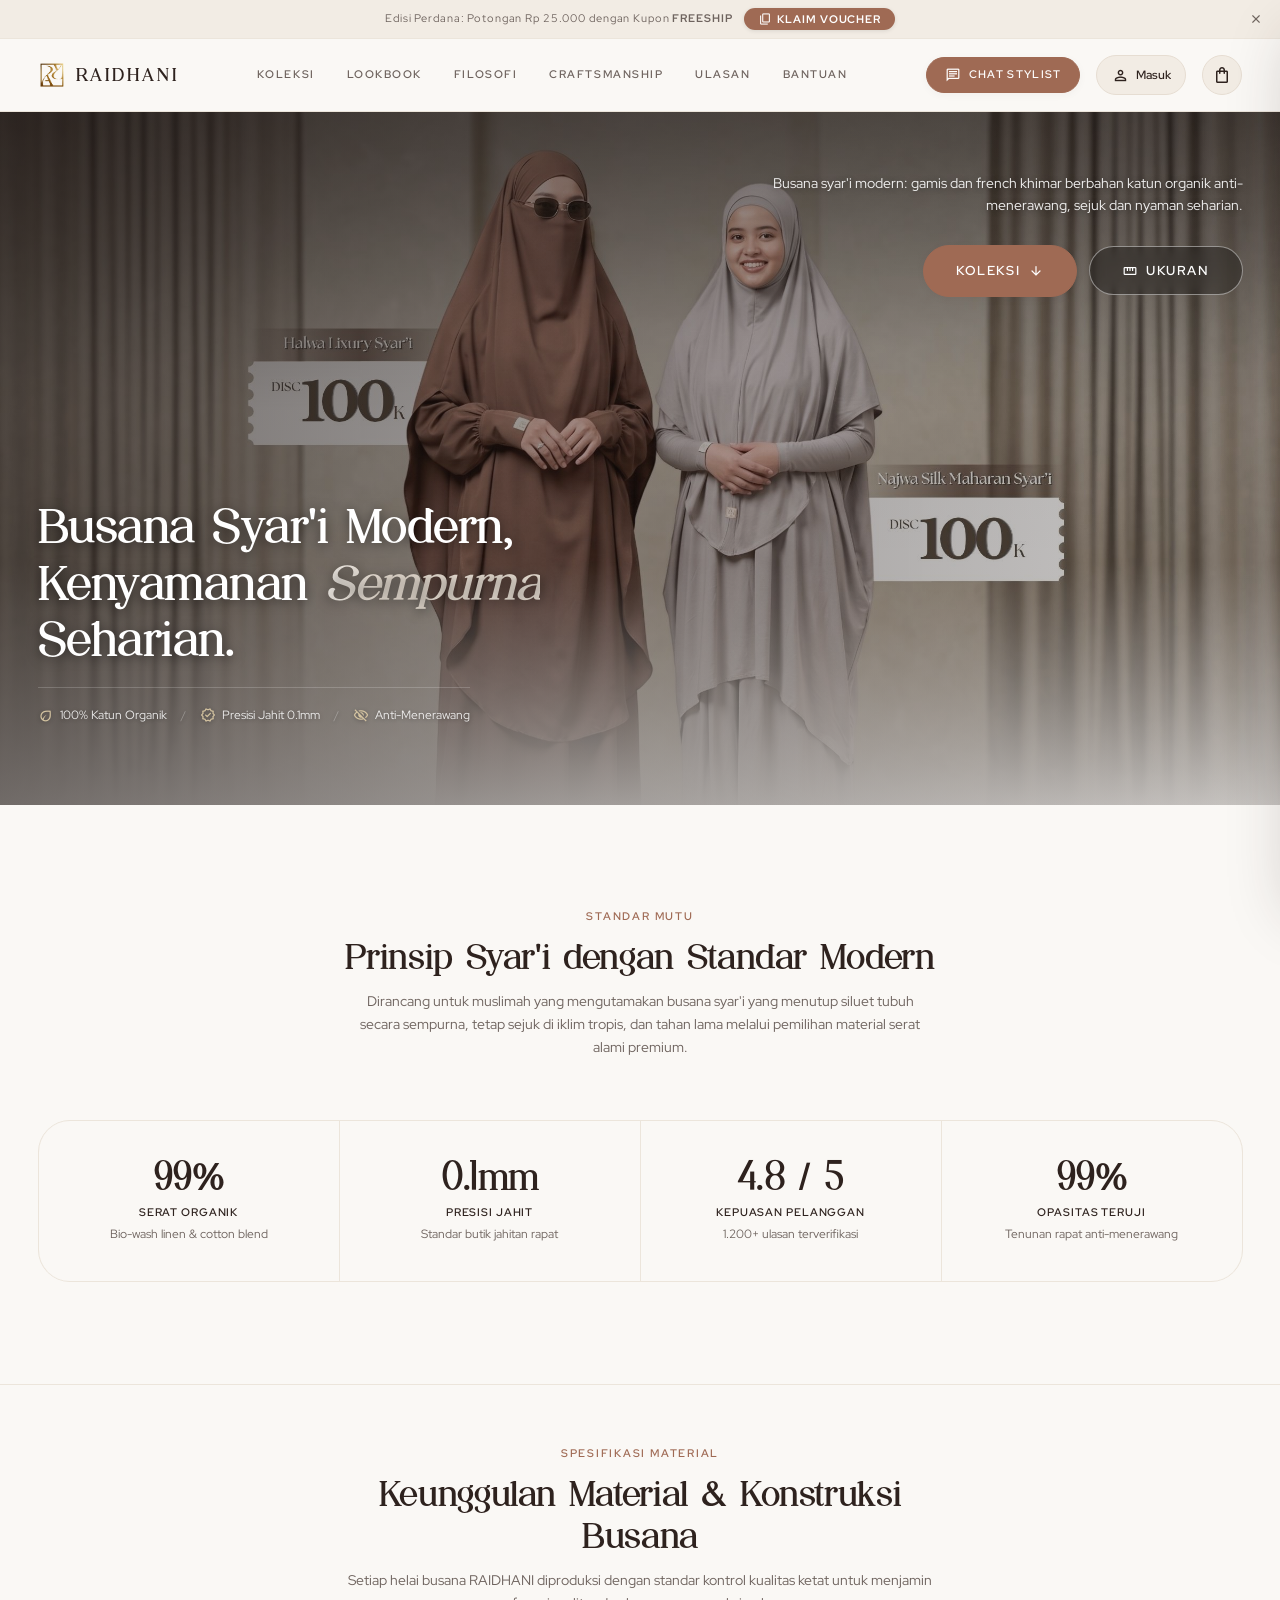
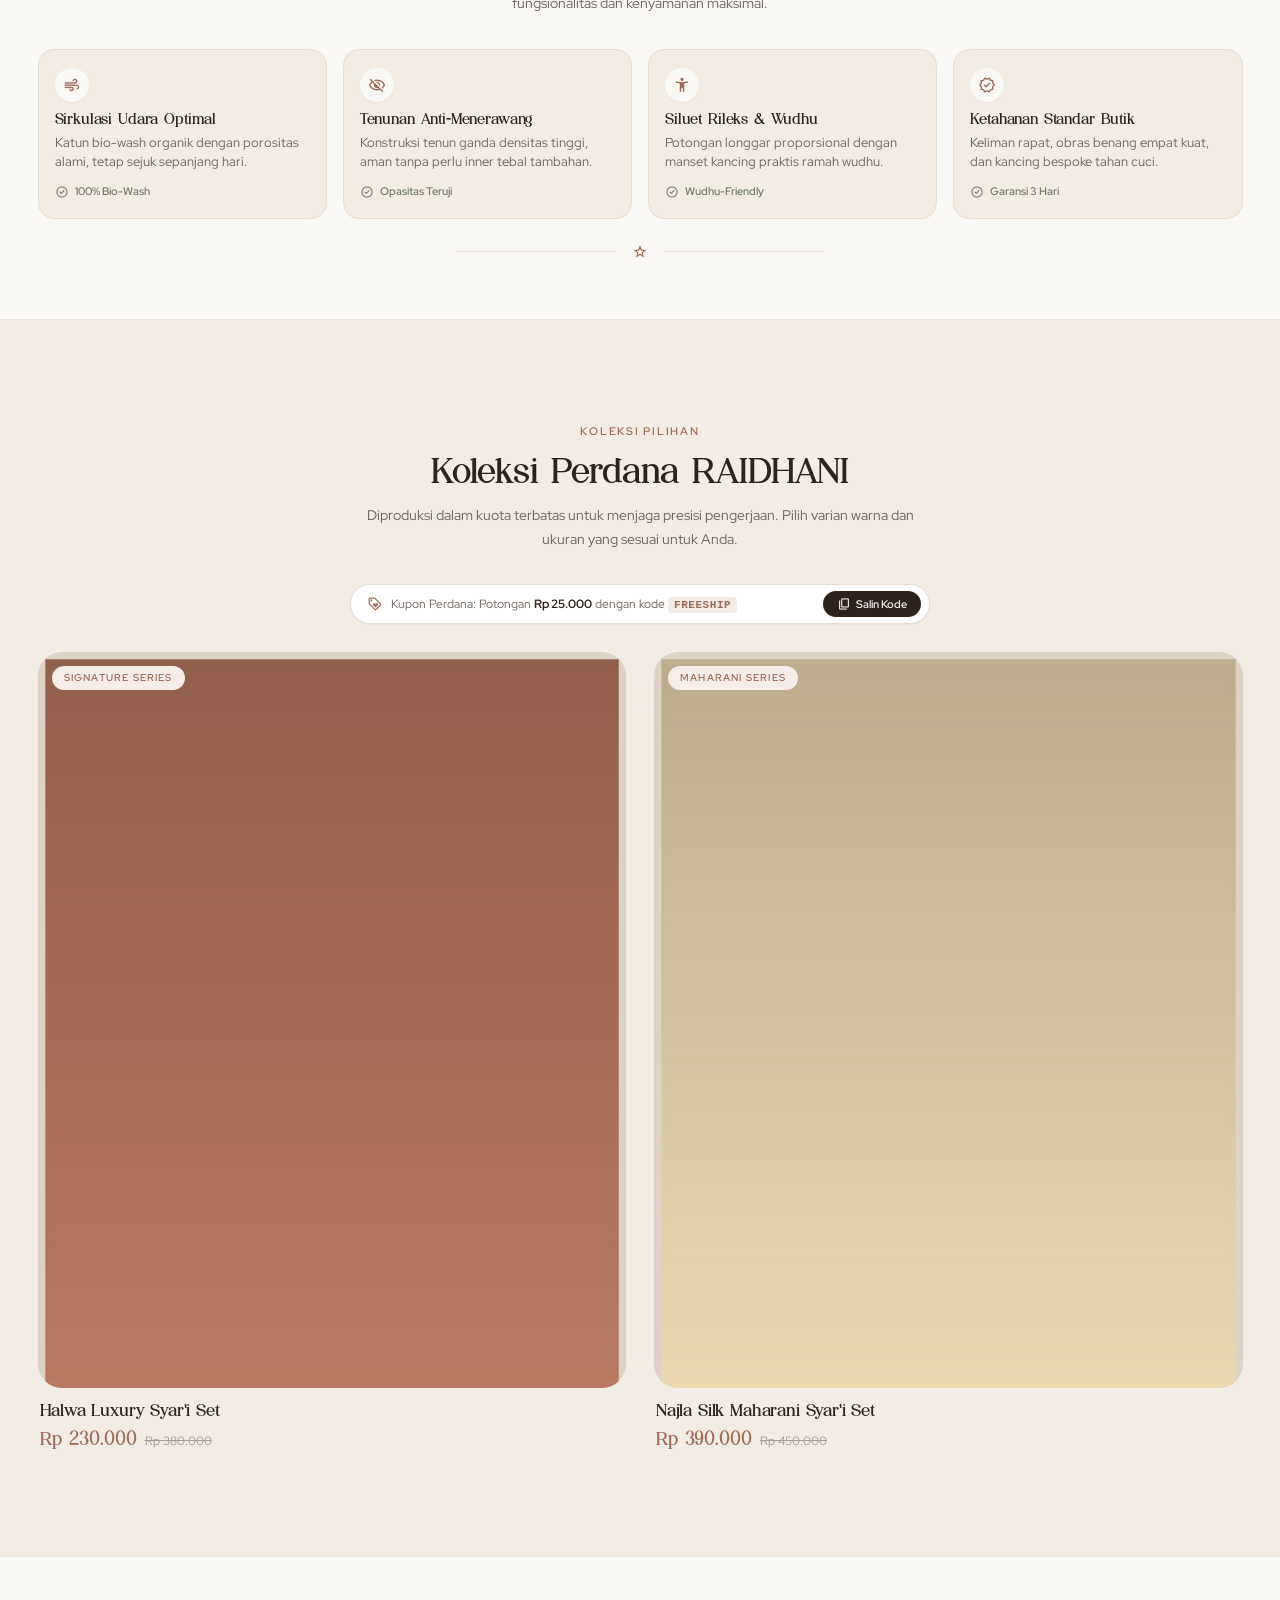
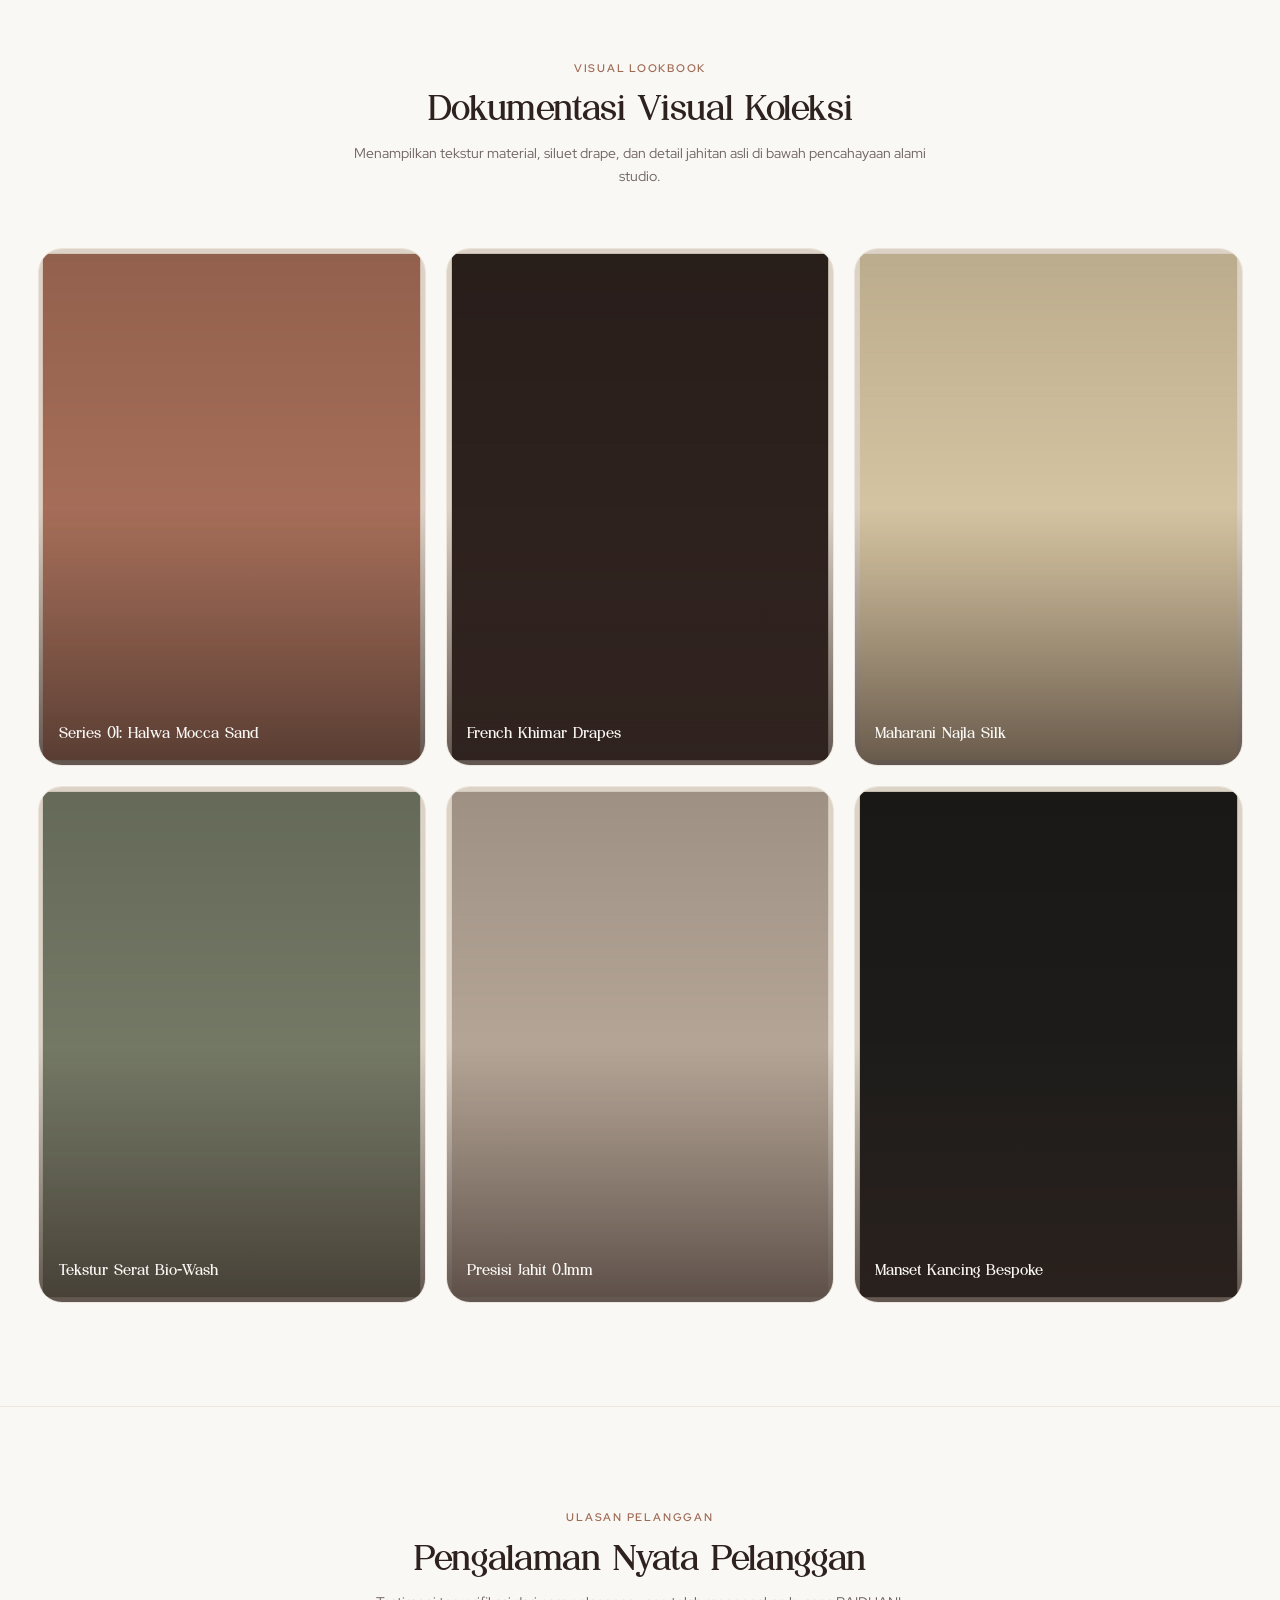
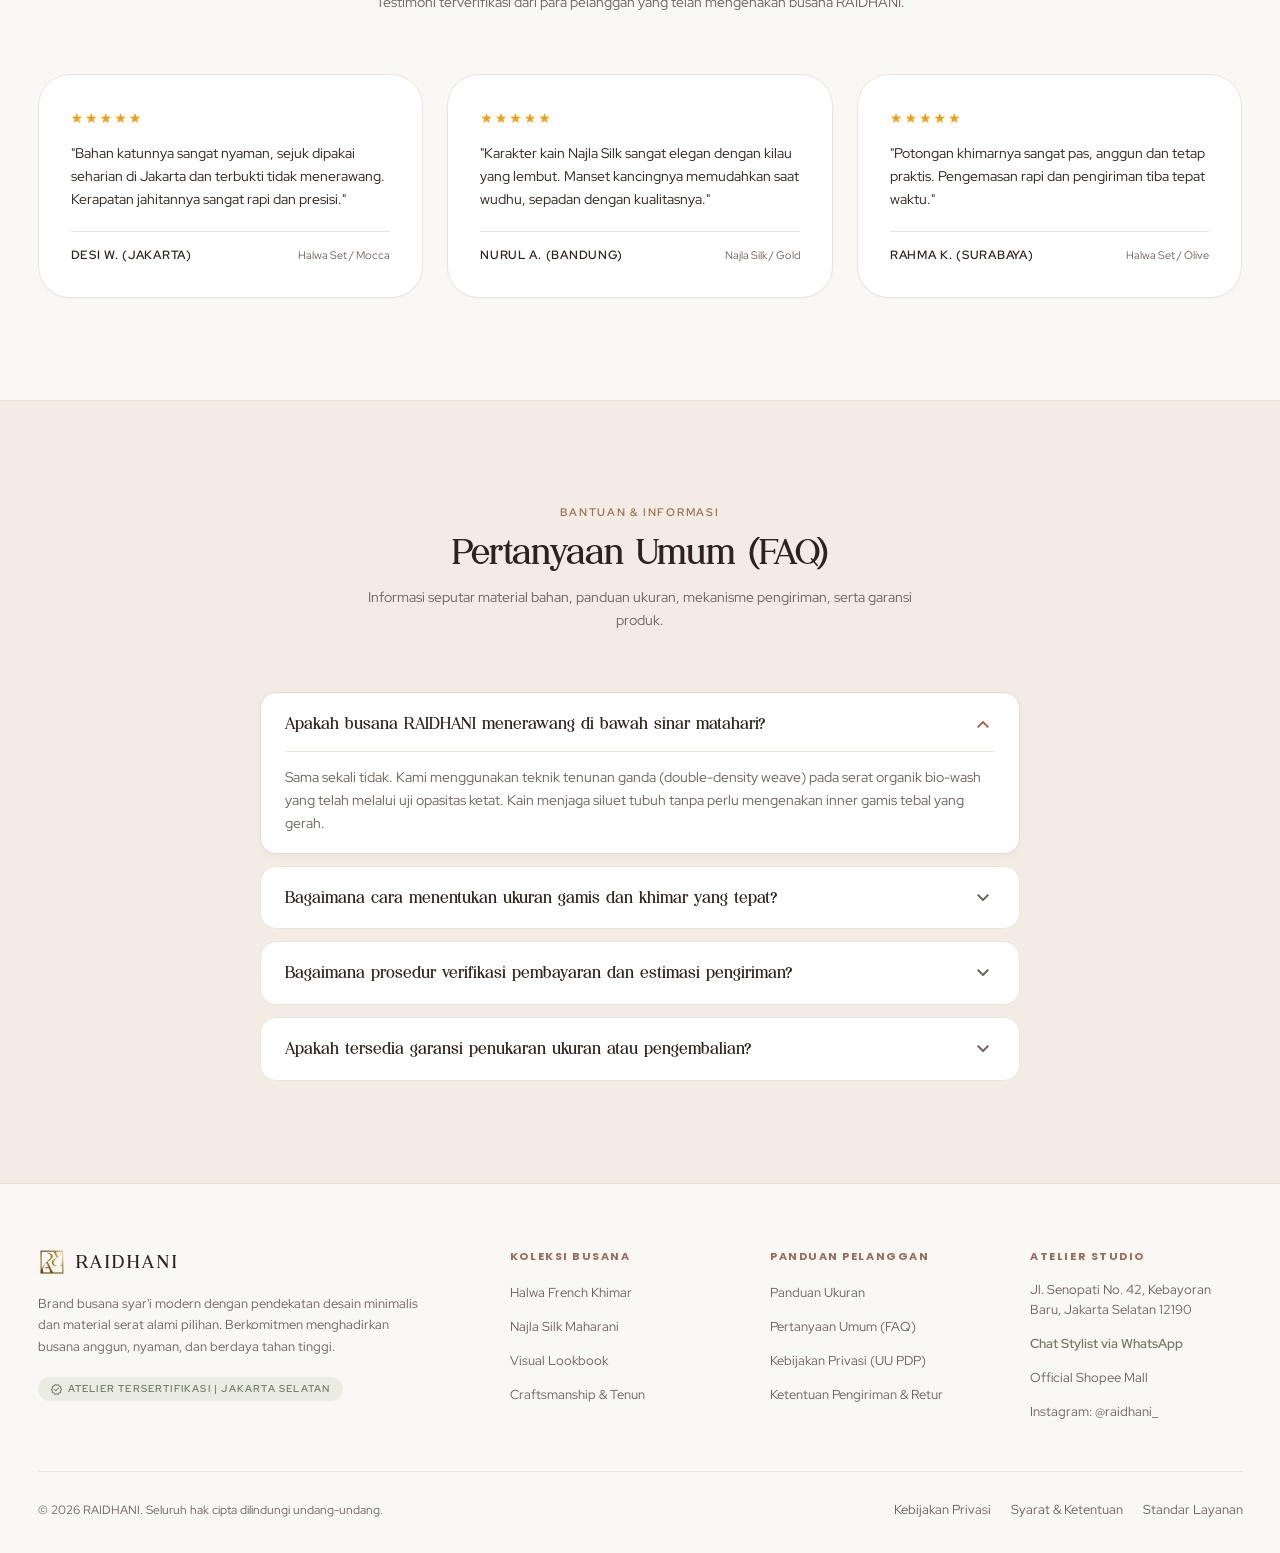
==== index.html @ 9f77000e "Add per-item quantity multiplier coupon type New opt-in discount_type 'per_item_amount': admin can c" ====
<!DOCTYPE html>
<html lang="id">
<head>
  <meta charset="UTF-8">
  <meta name="viewport" content="width=device-width, initial-scale=1">
  <title>RAIDHANI | Busana Syar'i Modern & French Khimar Premium</title>
  <link rel="icon" href="/favicon.ico" sizes="48x48">
  <link rel="icon" type="image/png" sizes="32x32" href="media/brand/favicon-32x32.png">
  <link rel="icon" type="image/png" sizes="16x16" href="media/brand/favicon-16x16.png">
  <link rel="apple-touch-icon" sizes="180x180" href="media/brand/apple-touch-icon.png">
  <meta name="description" content="Koleksi busana syar'i modern dan french khimar premium dari RAIDHANI. Material katun bio-wash organik yang sejuk, bertekstur jatuh rapi, dan anti-menerawang. Potongan langsung Rp 100.000 untuk edisi perdana.">
  <meta name="keywords" content="gamis syari modern, french khimar premium, busana syari minimalis, abaya modern, busana muslim elegan, raidhani">

  <!-- Open Graph / Meta Facebook -->
  <meta property="og:type" content="website">
  <meta property="og:url" content="https://raidhani.luxury/">
  <meta property="og:title" content="RAIDHANI | Busana Syar'i Modern & French Khimar Premium">
  <meta property="og:description" content="Busana syar'i modern dengan kenyamanan katun organik bio-wash alami yang sejuk dan anti-menerawang.">
  <meta property="og:image" content="media/hero/hero.jpg">

  <!-- Brand Font Preload: Moonscape Serif Bold -->
  <link rel="preload" href="assets/fonts/moonscape/MoonscapeSerif-Bold.otf" as="font" type="font/otf" crossorigin>

  <!-- Google Fonts Preconnect (Poppins, Red Hat Display & Material Symbols) -->
  <link rel="preconnect" href="https://fonts.googleapis.com">
  <link rel="preconnect" href="https://fonts.gstatic.com" crossorigin>
  <link href="https://fonts.googleapis.com/css2?family=Poppins:wght@700&family=Red+Hat+Display:wght@400;500;600;700&display=swap" rel="stylesheet">
  <link href="https://fonts.googleapis.com/css2?family=Material+Symbols+Outlined:opsz,wght,FILL,GRAD@20..24,300..400,0,0" rel="stylesheet">

  <!-- Core Modular Stylesheets -->
  <link rel="stylesheet" href="assets/css/variables.css">
  <link rel="stylesheet" href="assets/css/base.css">
  <link rel="stylesheet" href="assets/css/components.css">
  <link rel="stylesheet" href="assets/css/layout.css">

  <!-- JSON-LD Structured Data (SEO PRD §10.4) -->
  <script type="application/ld+json">
  {
    "@context": "https://schema.org",
    "@graph": [
      {
        "@type": "Organization",
        "@id": "https://raidhani.luxury/#organization",
        "name": "RAIDHANI Atelier",
        "url": "https://raidhani.luxury",
        "logo": "media/brand/logo.png",
        "sameAs": [
          "https://instagram.com/raidhani_",
          "https://tiktok.com/@raidhani_"
        ]
      },
      {
        "@type": "LocalBusiness",
        "@id": "https://raidhani.luxury/#localbusiness",
        "name": "RAIDHANI Flagship Studio",
        "address": {
          "@type": "PostalAddress",
          "streetAddress": "Jl. Senopati No. 42, Kebayoran Baru",
          "addressLocality": "Jakarta Selatan",
          "postalCode": "12190",
          "addressCountry": "ID"
        },
        "telephone": "+6281289123456",
        "priceRange": "Rp 230.000 - Rp 450.000"
      },
      {
        "@type": "Product",
        "name": "Halwa Luxury Syar'i Set",
        "image": "media/produk-1-halwa/mocca-sand/foto-1.jpg",
        "description": "French Khimar + Abaya 2-in-1 berbahan katun organik bio-wash dengan tenunan rapat anti menerawang.",
        "brand": { "@type": "Brand", "name": "RAIDHANI" },
        "offers": {
          "@type": "Offer",
          "priceCurrency": "IDR",
          "price": "230000",
          "availability": "https://schema.org/InStock"
        }
      }
    ]
  }
  </script>
</head>
<body>

  <!-- ============================================================ -->
  <!-- 1. TOP ANNOUNCEMENT BAR (FR-1)                               -->
  <!-- ============================================================ -->
  <div class="announcement-bar" id="announcement-bar" role="region" aria-label="Pengumuman Promo">
    <div style="display: flex; align-items: center; justify-content: center; gap: 12px; flex-wrap: wrap;">
      <span id="announcement-promo-text">Edisi Perdana: Potongan Rp 100.000 dengan Kupon <strong>RAIDHANI100K</strong></span>
      <button type="button" class="promo-claim-btn" id="announcement-claim-btn" data-code="RAIDHANI100K" style="padding: 4px 14px; font-size: 11px; font-weight: 700; text-transform: uppercase; letter-spacing: 0.08em; border-radius: 9999px; background: var(--color-accent-1-interactive); color: #FFFFFF; border: none; cursor: pointer; display: inline-flex; align-items: center; gap: 5px; box-shadow: 0 1px 4px rgba(0,0,0,0.1); transition: all 150ms ease;">
        <span class="material-symbols-outlined" style="font-size: 14px;">content_copy</span>
        <span>Klaim Voucher</span>
      </button>
    </div>
    <button class="announcement-close-btn" id="announcement-close-btn" aria-label="Tutup Pengumuman">
      <span class="material-symbols-outlined" style="font-size: 16px;">close</span>
    </button>
  </div>

  <!-- ============================================================ -->
  <!-- 2. STICKY HEADER & NAVIGATION (FR-2)                         -->
  <!-- ============================================================ -->
  <header class="site-header" id="site-header">
    <div class="container">
      <div class="header-inner">
        <!-- Wordmark & Logo -->
        <a href="#" class="brand-logo-link" aria-label="Beranda RAIDHANI">
          <img src="media/brand/logo.png" alt="RAIDHANI Logo" class="brand-logo-img" onerror="this.style.display='none'">
          <span class="brand-wordmark">RAIDHANI</span>
        </a>

        <!-- Desktop Navigation Links -->
        <nav class="nav-links-desktop" aria-label="Navigasi Utama">
          <a href="#katalog-produk" class="nav-link">Koleksi</a>
          <a href="#lookbook" class="nav-link">Lookbook</a>
          <a href="#filosofi" class="nav-link">Filosofi</a>
          <a href="#mengapa-raidhani" class="nav-link">Craftsmanship</a>
          <a href="#testimoni" class="nav-link">Ulasan</a>
          <a href="#faq" class="nav-link">Bantuan</a>
        </nav>

        <!-- Header Actions -->
        <div class="header-actions">
          <a href="#" onclick="window.open(RaidhaniWA.getGeneralConsultUrl(), '_blank')" class="btn btn-primary btn-sm btn-consultation header-action-secondary" data-track="whatsapp_click">
            <span class="material-symbols-outlined" style="font-size: 16px;">chat</span>
            <span>Chat Stylist</span>
          </a>
          <button type="button" class="btn-account-nav" id="btn-account-nav" onclick="RaidhaniAuth.handleAccountClick()" aria-label="Akun Saya" title="Masuk / Akun Saya">
            <span class="material-symbols-outlined" style="font-size: 19px;">person</span>
            <span id="account-nav-label">Masuk</span>
          </button>
          <button type="button" class="btn-cart-nav" onclick="RaidhaniCart.openCart()" aria-label="Buka Keranjang Belanja" title="Keranjang Belanja">
            <span class="material-symbols-outlined" style="font-size: 20px;">shopping_bag</span>
            <span class="cart-count-badge" style="display: none;">0</span>
          </button>
          <button type="button" class="mobile-menu-btn" id="mobile-menu-btn" aria-label="Buka Menu">
            <span class="material-symbols-outlined">menu</span>
          </button>
        </div>
      </div>
    </div>
  </header>

  <!-- Mobile Drawer Overlay & Drawer Container -->
  <div class="mobile-drawer-overlay" id="mobile-drawer-overlay"></div>
  <aside class="mobile-drawer" id="mobile-drawer" aria-label="Menu Mobile">
    <div class="mobile-drawer-header">
      <span class="brand-wordmark">RAIDHANI</span>
      <button class="modal-close-btn" id="mobile-drawer-close" aria-label="Tutup Menu">
        <span class="material-symbols-outlined">close</span>
      </button>
    </div>
    <nav class="mobile-drawer-nav">
      <a href="#katalog-produk" class="mobile-nav-link">Koleksi Busana</a>
      <a href="#lookbook" class="mobile-nav-link">Visual Lookbook</a>
      <a href="#filosofi" class="mobile-nav-link">Standar Mutu</a>
      <a href="#mengapa-raidhani" class="mobile-nav-link">Material & Kualitas</a>
      <a href="#testimoni" class="mobile-nav-link">Ulasan Pelanggan</a>
      <a href="#faq" class="mobile-nav-link">Pertanyaan Umum (FAQ)</a>
      <div style="padding-top: 24px; border-top: 1px solid var(--color-border-hairline); display: flex; flex-direction: column; gap: 12px;">
        <button class="btn btn-secondary btn-block" id="mobile-account-btn" onclick="RaidhaniAuth.handleAccountClick()">
          <span class="material-symbols-outlined" style="font-size: 16px;">person</span>
          <span id="mobile-account-label">Masuk Akun</span>
        </button>
        <button class="btn btn-secondary btn-block" onclick="RaidhaniModal.openSizeGuide()">
          <span class="material-symbols-outlined" style="font-size: 16px;">straighten</span>
          <span>Panduan Ukuran</span>
        </button>
        <button class="btn btn-primary btn-block" onclick="window.open(RaidhaniWA.getGeneralConsultUrl(), '_blank')">
          <span class="material-symbols-outlined" style="font-size: 16px;">chat</span>
          <span>Chat Stylist</span>
        </button>
      </div>
    </nav>
  </aside>

  <main>
    <!-- ============================================================ -->
    <!-- 3. EDITORIAL HERO SECTION (FR-3)                             -->
    <!-- ============================================================ -->
    <section class="hero-section" id="hero">
      <div class="hero-bg-media">
        <picture>
          <source media="(max-width: 767px)" srcset="media/hero/hero-mobile.jpg">
          <img src="media/hero/hero.jpg"
               alt="RAIDHANI Quiet Luxury Modest Couture"
               class="hero-bg-img"
               fetchpriority="high">
        </picture>
        <div class="hero-overlay"></div>
      </div>

      <div class="container hero-container">
        <div class="hero-top-row">
          <div class="hero-top-content">
            <p class="hero-subtext">
              Busana syar'i modern: gamis dan french khimar berbahan katun organik anti-menerawang, sejuk dan nyaman seharian.
            </p>

            <div class="hero-cta-group">
              <a href="#katalog-produk" class="btn btn-primary btn-lg">
                <span>Koleksi</span>
                <span class="material-symbols-outlined hero-btn-icon">arrow_downward</span>
              </a>
              <button class="btn btn-outline btn-lg hero-btn-secondary" onclick="RaidhaniModal.openSizeGuide()">
                <span class="material-symbols-outlined hero-btn-icon">straighten</span>
                <span>Ukuran</span>
              </button>
            </div>
          </div>
        </div>

        <div class="hero-content">
          <h1 class="hero-title">
            <span class="title-line title-line-1">Busana Syar'i Modern,</span><br>
            <span class="title-line title-line-2">Kenyamanan <span class="hero-title-accent">Sempurna</span> Seharian.</span>
          </h1>

          <div class="hero-features-strip">
            <div class="hero-feature-item">
              <span class="material-symbols-outlined">eco</span>
              <span>100% Katun Organik</span>
            </div>
            <span class="hero-feature-sep">/</span>
            <div class="hero-feature-item">
              <span class="material-symbols-outlined">verified</span>
              <span>Presisi Jahit 0.1mm</span>
            </div>
            <span class="hero-feature-sep">/</span>
            <div class="hero-feature-item">
              <span class="material-symbols-outlined">visibility_off</span>
              <span>Anti-Menerawang</span>
            </div>
          </div>
        </div>
      </div>
    </section>

    <!-- Sentinel element for Header Sticky Detection (PRD §8 FR-2) -->
    <div id="hero-sentinel" style="height: 1px; width: 100%;"></div>

    <!-- ============================================================ -->
    <!-- 4. BRAND PHILOSOPHY & TRUST METRICS (FR-4)                   -->
    <!-- ============================================================ -->
    <section class="section-spacing metrics-section" id="filosofi">
      <div class="container">
        <div class="section-header">
          <span class="section-eyebrow">Standar Mutu</span>
          <h2 class="section-title">Prinsip Syar'i dengan Standar Modern</h2>
          <p class="section-subtitle">
            Dirancang untuk muslimah yang mengutamakan busana syar'i yang menutup siluet tubuh secara sempurna, tetap sejuk di iklim tropis, dan tahan lama melalui pemilihan material serat alami premium.
          </p>
        </div>

        <!-- 4-Grid Trust Metrics with Counter Animation -->
        <div class="metrics-strip">
          <div class="metric-cell">
            <span class="metric-value tabular-nums" data-target="100" data-suffix="%">0%</span>
            <span class="metric-label">Serat Organik</span>
            <span class="metric-desc">Bio-wash linen & cotton blend</span>
          </div>
          <div class="metric-cell">
            <span class="metric-value tabular-nums" data-target="0.1" data-suffix="mm" data-decimals="1">0.0mm</span>
            <span class="metric-label">Presisi Jahit</span>
            <span class="metric-desc">Standar butik jahitan rapat</span>
          </div>
          <div class="metric-cell">
            <span class="metric-value tabular-nums" data-target="4.9" data-suffix=" / 5" data-decimals="1">0.0 / 5</span>
            <span class="metric-label">Kepuasan Pelanggan</span>
            <span class="metric-desc">1.200+ ulasan terverifikasi</span>
          </div>
          <div class="metric-cell">
            <span class="metric-value tabular-nums" data-target="100" data-suffix="%">0%</span>
            <span class="metric-label">Opasitas Teruji</span>
            <span class="metric-desc">Tenunan rapat anti-menerawang</span>
          </div>
        </div>
      </div>
    </section>

    <!-- ============================================================ -->
    <!-- 5. WHY RAIDHANI CRAFTSMANSHIP & BENTO (FR-5)                 -->
    <!-- ============================================================ -->
    <section class="section-spacing craftsmanship-section" id="mengapa-raidhani">
      <div class="container">
        <div class="section-header">
          <span class="section-eyebrow">Spesifikasi Material</span>
          <h2 class="section-title">Keunggulan Material & Konstruksi Busana</h2>
          <p class="section-subtitle">
            Setiap helai busana RAIDHANI diproduksi dengan standar kontrol kualitas ketat untuk menjamin fungsionalitas dan kenyamanan maksimal.
          </p>
        </div>

        <!-- 4-Column Compact Material Highlights -->
        <div class="bento-grid">
          <!-- Item 1 -->
          <div class="bento-cell">
            <div>
              <div class="bento-icon-wrapper">
                <span class="material-symbols-outlined">air</span>
              </div>
              <h3 class="bento-title">Sirkulasi Udara Optimal</h3>
              <p class="bento-text">
                Katun bio-wash organik dengan porositas alami, tetap sejuk sepanjang hari.
              </p>
            </div>
            <div style="display: flex; align-items: center; gap: 6px; font-size: 10.5px; font-weight: 600; color: var(--color-accent-2);">
              <span class="material-symbols-outlined" style="font-size: 14px;">check_circle</span>
              <span>100% Bio-Wash</span>
            </div>
          </div>

          <!-- Item 2 -->
          <div class="bento-cell">
            <div>
              <div class="bento-icon-wrapper">
                <span class="material-symbols-outlined">visibility_off</span>
              </div>
              <h3 class="bento-title">Tenunan Anti-Menerawang</h3>
              <p class="bento-text">
                Konstruksi tenun ganda densitas tinggi, aman tanpa perlu inner tebal tambahan.
              </p>
            </div>
            <div style="display: flex; align-items: center; gap: 6px; font-size: 10.5px; font-weight: 600; color: var(--color-accent-2);">
              <span class="material-symbols-outlined" style="font-size: 14px;">check_circle</span>
              <span>Opasitas Teruji</span>
            </div>
          </div>

          <!-- Item 3 -->
          <div class="bento-cell">
            <div>
              <div class="bento-icon-wrapper">
                <span class="material-symbols-outlined">accessibility_new</span>
              </div>
              <h3 class="bento-title">Siluet Rileks & Wudhu</h3>
              <p class="bento-text">
                Potongan longgar proporsional dengan manset kancing praktis ramah wudhu.
              </p>
            </div>
            <div style="display: flex; align-items: center; gap: 6px; font-size: 10.5px; font-weight: 600; color: var(--color-accent-2);">
              <span class="material-symbols-outlined" style="font-size: 14px;">check_circle</span>
              <span>Wudhu-Friendly</span>
            </div>
          </div>

          <!-- Item 4 -->
          <div class="bento-cell">
            <div>
              <div class="bento-icon-wrapper">
                <span class="material-symbols-outlined">verified</span>
              </div>
              <h3 class="bento-title">Ketahanan Standar Butik</h3>
              <p class="bento-text">
                Keliman rapat, obras benang empat kuat, dan kancing bespoke tahan cuci.
              </p>
            </div>
            <div style="display: flex; align-items: center; gap: 6px; font-size: 10.5px; font-weight: 600; color: var(--color-accent-2);">
              <span class="material-symbols-outlined" style="font-size: 14px;">check_circle</span>
              <span>Garansi 3 Hari</span>
            </div>
          </div>
        </div>

        <!-- Second-Read Moment: Islamic Geometric Divider Motif (PRD §19.A) -->
        <div class="geometric-divider" role="separator" aria-hidden="true">
          <span class="material-symbols-outlined geometric-star">star</span>
        </div>
      </div>
    </section>

    <!-- ============================================================ -->
    <!-- 6. FLAGSHIP PRODUCT CATALOG (FR-6, FR-7, FR-8)              -->
    <!-- ============================================================ -->
    <section class="section-spacing catalog-section" id="katalog-produk">
      <div class="container">
        <div class="section-header">
          <span class="section-eyebrow">Koleksi Pilihan</span>
          <h2 class="section-title">Koleksi Perdana RAIDHANI</h2>
          <p class="section-subtitle">
            Diproduksi dalam kuota terbatas untuk menjaga presisi pengerjaan. Pilih varian warna dan ukuran yang sesuai untuk Anda.
          </p>
        </div>

        <!-- Compact Minimalist Voucher Strip (FR-7) -->
        <div class="voucher-strip" id="voucher-strip" role="region" aria-label="Promo Kupon">
          <div class="voucher-strip-content">
            <span class="material-symbols-outlined voucher-strip-icon">loyalty</span>
            <span class="voucher-strip-text" id="voucher-strip-text">Kupon Perdana: Potongan <strong>Rp 100.000</strong> dengan kode <code class="voucher-strip-code">RAIDHANI100K</code></span>
          </div>
          <button type="button" class="btn-voucher-copy promo-claim-btn" id="voucher-strip-claim-btn" data-code="RAIDHANI100K" aria-label="Salin Kode Kupon RAIDHANI100K">
            <span class="material-symbols-outlined" style="font-size: 14px;">content_copy</span>
            <span>Salin Kode</span>
          </button>
        </div>

        <!-- Card produk dirender otomatis oleh state.js dari data katalog
             (Supabase / localStorage) — 100% diatur lewat admin dashboard,
             tanpa perlu edit HTML ini sama sekali. -->
        <div class="product-grid" id="product-grid">
          <p style="grid-column: 1/-1; text-align:center; color: var(--color-text-muted); padding: 40px 0;">Memuat katalog...</p>
        </div>
      </div>
    </section>

    <!-- ============================================================ -->
    <!-- 7. THE ATELIER LOOKBOOK (MARIANA GRID)                        -->
    <!-- ============================================================ -->
    <section class="section-spacing lookbook-section" id="lookbook">
      <div class="container">
        <div class="section-header">
          <span class="section-eyebrow">Visual Lookbook</span>
          <h2 class="section-title">Dokumentasi Visual Koleksi</h2>
          <p class="section-subtitle">
            Menampilkan tekstur material, siluet drape, dan detail jahitan asli di bawah pencahayaan alami studio.
          </p>
        </div>

        <div class="lookbook-grid">
          <!-- Item 1 -->
          <div class="lookbook-item">
            <img src="media/dokumentasi/dok-1.jpg" 
                 alt="Halwa Set Mocca Drapery" 
                 loading="lazy" 
                 class="lookbook-img">
            <div class="lookbook-overlay">
              <span class="lookbook-label">Series 01: Halwa Mocca Sand</span>
            </div>
          </div>

          <!-- Item 2 -->
          <div class="lookbook-item">
            <img src="media/dokumentasi/dok-2.jpg" 
                 alt="French Khimar Drapes Studio" 
                 loading="lazy" 
                 class="lookbook-img">
            <div class="lookbook-overlay">
              <span class="lookbook-label">French Khimar Drapes</span>
            </div>
          </div>

          <!-- Item 3 -->
          <div class="lookbook-item">
            <img src="media/dokumentasi/dok-3.jpg" 
                 alt="Najla Silk Gown Elegance" 
                 loading="lazy" 
                 class="lookbook-img">
            <div class="lookbook-overlay">
              <span class="lookbook-label">Maharani Najla Silk</span>
            </div>
          </div>

          <!-- Item 4 -->
          <div class="lookbook-item">
            <img src="media/dokumentasi/dok-4.jpg" 
                 alt="Detail Serat Organic Linen Bio-Wash" 
                 loading="lazy" 
                 class="lookbook-img">
            <div class="lookbook-overlay">
              <span class="lookbook-label">Tekstur Serat Bio-Wash</span>
            </div>
          </div>

          <!-- Item 5 -->
          <div class="lookbook-item">
            <img src="media/dokumentasi/dok-5.jpg" 
                 alt="Presisi Jahitan Keliman 0.1mm" 
                 loading="lazy" 
                 class="lookbook-img">
            <div class="lookbook-overlay">
              <span class="lookbook-label">Presisi Jahit 0.1mm</span>
            </div>
          </div>

          <!-- Item 6 -->
          <div class="lookbook-item">
            <img src="media/dokumentasi/dok-6.jpg" 
                 alt="Detail Kancing Manset Bespoke" 
                 loading="lazy" 
                 class="lookbook-img">
            <div class="lookbook-overlay">
              <span class="lookbook-label">Manset Kancing Bespoke</span>
            </div>
          </div>
        </div>
      </div>
    </section>

    <!-- ============================================================ -->
    <!-- 8. CUSTOMER TESTIMONIALS (FR-10)                             -->
    <!-- ============================================================ -->
    <section class="section-spacing testimonials-section" id="testimoni">
      <div class="container">
        <div class="section-header">
          <span class="section-eyebrow">Ulasan Pelanggan</span>
          <h2 class="section-title">Pengalaman Nyata Pelanggan</h2>
          <p class="section-subtitle">
            Testimoni terverifikasi dari para pelanggan yang telah mengenakan busana RAIDHANI.
          </p>
        </div>

        <div class="testimonials-grid">
          <!-- Testi 1 -->
          <div class="testimonial-card">
            <div>
              <div style="color: #F59E0B; font-size: 14px; margin-bottom: 12px; letter-spacing: 2px;">★★★★★</div>
              <p class="testi-quote">
                "Bahan katunnya sangat nyaman, sejuk dipakai seharian di Jakarta dan terbukti tidak menerawang. Kerapatan jahitannya sangat rapi dan presisi."
              </p>
            </div>
            <div class="testi-author-info">
              <span class="testi-author-name">Desi W. (Jakarta)</span>
              <span class="testi-product-tag">Halwa Set / Mocca</span>
            </div>
          </div>

          <!-- Testi 2 -->
          <div class="testimonial-card">
            <div>
              <div style="color: #F59E0B; font-size: 14px; margin-bottom: 12px; letter-spacing: 2px;">★★★★★</div>
              <p class="testi-quote">
                "Karakter kain Najla Silk sangat elegan dengan kilau yang lembut. Manset kancingnya memudahkan saat wudhu, sepadan dengan kualitasnya."
              </p>
            </div>
            <div class="testi-author-info">
              <span class="testi-author-name">Nurul A. (Bandung)</span>
              <span class="testi-product-tag">Najla Silk / Gold</span>
            </div>
          </div>

          <!-- Testi 3 -->
          <div class="testimonial-card">
            <div>
              <div style="color: #F59E0B; font-size: 14px; margin-bottom: 12px; letter-spacing: 2px;">★★★★★</div>
              <p class="testi-quote">
                "Potongan khimarnya sangat pas, anggun dan tetap praktis. Pengemasan rapi dan pengiriman tiba tepat waktu."
              </p>
            </div>
            <div class="testi-author-info">
              <span class="testi-author-name">Rahma K. (Surabaya)</span>
              <span class="testi-product-tag">Halwa Set / Olive</span>
            </div>
          </div>
        </div>
      </div>
    </section>

    <!-- ============================================================ -->
    <!-- 9. NATIVE ACCORDION FAQ (FR-11)                              -->
    <!-- ============================================================ -->
    <section class="section-spacing faq-section" id="faq">
      <div class="container">
        <div class="section-header">
          <span class="section-eyebrow">Bantuan & Informasi</span>
          <h2 class="section-title">Pertanyaan Umum (FAQ)</h2>
          <p class="section-subtitle">
            Informasi seputar material bahan, panduan ukuran, mekanisme pengiriman, serta garansi produk.
          </p>
        </div>

        <div class="faq-container">
          <!-- FAQ Item 1 -->
          <details class="accordion-item" name="faq" open>
            <summary>
              <span>Apakah busana RAIDHANI menerawang di bawah sinar matahari?</span>
              <span class="material-symbols-outlined accordion-chevron">expand_more</span>
            </summary>
            <div class="accordion-body">
              Sama sekali tidak. Kami menggunakan teknik tenunan ganda (double-density weave) pada serat organik bio-wash yang telah melalui uji opasitas ketat. Kain menjaga siluet tubuh tanpa perlu mengenakan inner gamis tebal yang gerah.
            </div>
          </details>

          <!-- FAQ Item 2 -->
          <details class="accordion-item" name="faq">
            <summary>
              <span>Bagaimana cara menentukan ukuran gamis dan khimar yang tepat?</span>
              <span class="material-symbols-outlined accordion-chevron">expand_more</span>
            </summary>
            <div class="accordion-body">
              Halwa Set hadir dalam S/M (rekomendasi tinggi 155-162 cm, LD 100 cm) dan L/XL (tinggi 163 cm ke atas, LD 110 cm), serta XXL (LD 120 cm). Najla Silk hadir dalam All-Size fit hingga XXL dengan drapery yang jatuh mengikuti postur tubuh. Anda dapat membuka tombol Panduan Ukuran di atas untuk tabel lengkap.
            </div>
          </details>

          <!-- FAQ Item 3 -->
          <details class="accordion-item" name="faq">
            <summary>
              <span>Bagaimana prosedur verifikasi pembayaran dan estimasi pengiriman?</span>
              <span class="material-symbols-outlined accordion-chevron">expand_more</span>
            </summary>
            <div class="accordion-body">
              Setelah mengisi formulir checkout, Anda akan memperoleh Order ID dan nomor rekening resmi (BSI & BCA). Cukup kirimkan konfirmasi mutasi melalui WhatsApp agar staf atelier memverifikasi pesanan Anda. Pesanan sebelum pukul 14.00 WIB diproses dan dikirim pada hari kerja yang sama.
            </div>
          </details>

          <!-- FAQ Item 4 -->
          <details class="accordion-item" name="faq">
            <summary>
              <span>Apakah tersedia garansi penukaran ukuran atau pengembalian?</span>
              <span class="material-symbols-outlined accordion-chevron">expand_more</span>
            </summary>
            <div class="accordion-body">
              Tersedia garansi penukaran ukuran atau penggantian barang dalam 3 hari kerja setelah paket diterima, dengan syarat label tag masih utuh dan busana belum dicuci.
            </div>
          </details>
        </div>
      </div>
    </section>
  </main>

  <!-- ============================================================ -->
  <!-- 10. FOOTER & LOCALBUSINESS SCHEMA (FR-12)                    -->
  <!-- ============================================================ -->
  <footer class="site-footer">
    <div class="container">
      <div class="footer-grid">
        <!-- Col 1: Brand Statement -->
        <div style="display: flex; flex-direction: column; gap: 16px;">
          <a href="#" class="brand-logo-link">
            <img src="media/brand/logo.png" alt="RAIDHANI Logo" class="brand-logo-img" onerror="this.style.display='none'">
            <span class="brand-wordmark">RAIDHANI</span>
          </a>
          <p style="font-size: 13px; color: var(--color-text-muted); line-height: 1.65; max-width: 380px;">
            Brand busana syar'i modern dengan pendekatan desain minimalis dan material serat alami pilihan. Berkomitmen menghadirkan busana anggun, nyaman, dan berdaya tahan tinggi.
          </p>
          <div style="margin-top: 4px;">
            <span class="badge badge-sage">
              <span class="material-symbols-outlined" style="font-size: 13px;">verified</span>
              <span>Atelier Tersertifikasi | Jakarta Selatan</span>
            </span>
          </div>
        </div>

        <!-- Col 2: Koleksi -->
        <div>
          <h4 class="footer-col-title">Koleksi Busana</h4>
          <ul class="footer-links">
            <li><a href="#katalog-produk" class="footer-link">Halwa French Khimar</a></li>
            <li><a href="#katalog-produk" class="footer-link">Najla Silk Maharani</a></li>
            <li><a href="#lookbook" class="footer-link">Visual Lookbook</a></li>
            <li><a href="#mengapa-raidhani" class="footer-link">Craftsmanship & Tenun</a></li>
          </ul>
        </div>

        <!-- Col 3: Panduan & Bantuan -->
        <div>
          <h4 class="footer-col-title">Panduan Pelanggan</h4>
          <ul class="footer-links">
            <li><button class="footer-link" style="background:none;border:none;padding:0;cursor:pointer;text-align:left;" onclick="RaidhaniModal.openSizeGuide()">Panduan Ukuran</button></li>
            <li><a href="#faq" class="footer-link">Pertanyaan Umum (FAQ)</a></li>
            <li><a href="#kebijakan" class="footer-link">Kebijakan Privasi (UU PDP)</a></li>
            <li><a href="#syarat" class="footer-link">Ketentuan Pengiriman & Retur</a></li>
          </ul>
        </div>

        <!-- Col 4: Studio & Kontak -->
        <div>
          <h4 class="footer-col-title">Atelier Studio</h4>
          <ul class="footer-links">
            <li style="font-size: 13px; color: var(--color-text-muted);">Jl. Senopati No. 42, Kebayoran Baru, Jakarta Selatan 12190</li>
            <li><a href="#" onclick="window.open(RaidhaniWA.getGeneralConsultUrl(), '_blank')" class="footer-link" style="color: var(--color-accent-2); font-weight: 600;">Chat Stylist via WhatsApp</a></li>
            <li><a href="https://shopee.co.id" target="_blank" rel="noopener noreferrer" class="footer-link">Official Shopee Mall</a></li>
            <li><a href="https://instagram.com/raidhani_" target="_blank" rel="noopener noreferrer" class="footer-link">Instagram: @raidhani_</a></li>
          </ul>
        </div>
      </div>

      <div class="footer-bottom">
        <span>© 2026 RAIDHANI. Seluruh hak cipta dilindungi undang-undang.</span>
        <div style="display: flex; gap: 20px;">
          <a href="#kebijakan" class="footer-link">Kebijakan Privasi</a>
          <a href="#syarat" class="footer-link">Syarat & Ketentuan</a>
          <a href="#pengiriman" class="footer-link">Standar Layanan</a>
        </div>
      </div>
    </div>
  </footer>

  <!-- ============================================================ -->
  <!-- MODAL: SIZE GUIDE (FR-6)                                     -->
  <!-- ============================================================ -->
  <dialog id="sizeguide-modal" class="modal" aria-labelledby="sizeguide-title">
    <div class="modal-content">
      <div class="modal-header">
        <div>
          <span class="badge badge-signature" style="margin-bottom: 8px;">Atelier Measurement Standard</span>
          <h3 id="sizeguide-title" style="font-size: 24px;">Panduan Ukuran Gamis & Khimar</h3>
          <p style="font-size: 13px; color: var(--color-text-muted); margin-top: 4px;">
            Potongan syar'i yang rileks dan nggak mengepas badan.
          </p>
        </div>
        <button class="modal-close-btn" onclick="RaidhaniModal.closeSizeGuide()" aria-label="Tutup Panduan Ukuran">
          <span class="material-symbols-outlined">close</span>
        </button>
      </div>

      <div style="overflow-x: auto; margin-bottom: 20px; border-radius: var(--radius-md); border: 1px solid var(--color-border-hairline);">
        <table style="width: 100%; border-collapse: collapse; text-align: left; font-size: 13px;">
          <thead>
            <tr style="background-color: var(--color-surface-warm); border-bottom: 1px solid var(--color-border); font-size: 11px; text-transform: uppercase;">
              <th style="padding: 12px 14px;">Ukuran</th>
              <th style="padding: 12px 14px;">Lingkar Dada</th>
              <th style="padding: 12px 14px;">Panjang Gamis</th>
              <th style="padding: 12px 14px;">Panjang Lengan</th>
              <th style="padding: 12px 14px;">Khimar (Depan/Belakang)</th>
            </tr>
          </thead>
          <tbody>
            <tr style="border-bottom: 1px solid var(--color-border-hairline);">
              <td style="padding: 12px 14px; font-weight: 600; color: var(--color-accent-1-interactive);">S / M</td>
              <td style="padding: 12px 14px;">100 cm</td>
              <td style="padding: 12px 14px;">138 cm</td>
              <td style="padding: 12px 14px;">57 cm</td>
              <td style="padding: 12px 14px;">100 / 125 cm</td>
            </tr>
            <tr style="border-bottom: 1px solid var(--color-border-hairline); background-color: rgba(242, 236, 228, 0.2);">
              <td style="padding: 12px 14px; font-weight: 600; color: var(--color-accent-1-interactive);">L / XL</td>
              <td style="padding: 12px 14px;">110 cm</td>
              <td style="padding: 12px 14px;">142 cm</td>
              <td style="padding: 12px 14px;">59 cm</td>
              <td style="padding: 12px 14px;">105 / 130 cm</td>
            </tr>
            <tr style="border-bottom: 1px solid var(--color-border-hairline);">
              <td style="padding: 12px 14px; font-weight: 600; color: var(--color-accent-1-interactive);">XXL</td>
              <td style="padding: 12px 14px;">120 cm</td>
              <td style="padding: 12px 14px;">145 cm</td>
              <td style="padding: 12px 14px;">61 cm</td>
              <td style="padding: 12px 14px;">110 / 135 cm</td>
            </tr>
            <tr>
              <td style="padding: 12px 14px; font-weight: 600; color: var(--color-accent-1-interactive);">All-Size Fit XXL</td>
              <td style="padding: 12px 14px;">100 - 120 cm</td>
              <td style="padding: 12px 14px;">142 cm</td>
              <td style="padding: 12px 14px;">60 cm</td>
              <td style="padding: 12px 14px;">105 / 130 cm</td>
            </tr>
          </tbody>
        </table>
      </div>

      <div style="background-color: var(--color-surface-warm); padding: 16px; border-radius: var(--radius-md); font-size: 12px; color: var(--color-text-muted); line-height: 1.6; margin-bottom: 24px;">
        <p style="font-weight: 600; color: var(--color-text-primary); margin-bottom: 6px;">Catatan Pengukuran Atelier:</p>
        <p style="margin-bottom: 4px;"><strong>Lingkar Dada:</strong> Diukur melingkari bagian dada yang paling leluasa tanpa ditarik ketat.</p>
        <p style="margin: 0;"><strong>Toleransi Bahan:</strong> Terdapat toleransi jahitan 1-2 cm wajar pada tekstil organik bio-wash alami.</p>
      </div>

      <div style="display: flex; align-items: center; justify-content: space-between; gap: 12px; border-top: 1px solid var(--color-border-hairline); padding-top: 16px;">
        <a href="#" onclick="window.open(RaidhaniWA.getGeneralConsultUrl(), '_blank')" class="btn-tertiary" style="color: var(--color-accent-2); font-weight: 600; font-size: 12px;">
          <span class="material-symbols-outlined" style="font-size: 15px; vertical-align: middle;">chat</span>
          <span>Chat Stylist via WhatsApp</span>
        </a>
        <button class="btn btn-dark btn-sm" onclick="RaidhaniModal.closeSizeGuide()">Tutup Panduan</button>
      </div>
    </div>
  </dialog>

  <!-- ============================================================ -->
  <!-- MODAL: 2-STAGE CHECKOUT (FR-7 & FR-9)                        -->
  <!-- ============================================================ -->
  <dialog id="checkout-modal" class="modal" aria-labelledby="checkout-modal-title">
    <div class="modal-content">
      
      <!-- TAHAP 1: FORMULIR DATA & VOUCHER -->
      <div id="checkout-stage-1">
        <div class="modal-header">
          <div>
            <div style="display: flex; align-items: center; gap: 8px; margin-bottom: 6px;">
              <span class="badge badge-dark">Tahap 1 dari 2</span>
              <span style="font-size: 12px; color: var(--color-text-muted);">Informasi Pengiriman</span>
            </div>
            <h3 id="checkout-modal-title" style="font-size: 24px;">Formulir Pesanan Kilat</h3>
          </div>
          <button class="modal-close-btn" onclick="RaidhaniModal.closeCheckout()" aria-label="Tutup Checkout">
            <span class="material-symbols-outlined">close</span>
          </button>
        </div>

        <!-- Ringkasan Produk Terpilih (Alur Beli Sekarang - 1 Produk) -->
        <div id="checkout-single-item-summary" style="display: flex; align-items: center; justify-content: space-between; padding: 16px; background: #FFFFFF; border: 1px solid var(--color-border-hairline); border-radius: var(--radius-lg); margin-bottom: 20px; gap: 16px;">
          <div style="display: flex; align-items: center; gap: 14px;">
            <img id="checkout-img" src="" alt="Produk" style="width: 54px; height: 68px; object-fit: cover; border-radius: var(--radius-md); background: var(--color-surface-warm);">
            <div>
              <h4 id="checkout-product-title" style="font-size: 16px; font-weight: 600; margin-bottom: 2px;">Nama Produk</h4>
              <p style="font-size: 12px; color: var(--color-text-muted);">
                Warna: <strong id="checkout-color-label" style="color: var(--color-text-primary);">Mocca</strong> <span style="opacity: 0.35; margin: 0 6px;">|</span> Ukuran: <strong id="checkout-size-label" style="color: var(--color-text-primary);">S/M</strong>
              </p>
              <p id="checkout-qty-line" style="font-size: 11px; color: var(--color-text-muted); margin-top: 2px; display: none;">Jumlah: <strong id="checkout-qty-value" style="color: var(--color-text-primary);">1</strong> pcs</p>
              <div style="display: flex; gap: 6px; margin-top: 6px;">
                <span class="badge badge-signature" style="font-size: 9px; padding: 2px 8px;">Koleksi Perdana</span>
              </div>
            </div>
          </div>
          <div style="text-align: right;">
            <span id="checkout-price-normal" style="font-size: 12px; color: var(--color-text-faint); text-decoration: line-through; display: block;">Rp 380.000</span>
            <span id="checkout-price-final" style="font-family: var(--font-serif); font-size: 20px; font-weight: 600; color: var(--color-accent-1-interactive);">Rp 230.000</span>
          </div>
        </div>

        <!-- Ringkasan Produk Terpilih (Alur Checkout dari Keranjang - Multi Produk) -->
        <div id="checkout-cart-items-summary" style="display: none; padding: 16px; background: #FFFFFF; border: 1px solid var(--color-border-hairline); border-radius: var(--radius-lg); margin-bottom: 20px;">
          <div id="checkout-cart-items-list" style="display: flex; flex-direction: column; gap: 12px;"></div>
          <div style="display: flex; justify-content: space-between; align-items: center; padding-top: 14px; margin-top: 14px; border-top: 1px solid var(--color-border-hairline);">
            <span style="font-size: 12px; color: var(--color-text-muted); font-weight: 600;">Subtotal (<span id="checkout-cart-item-count">0</span> produk)</span>
            <div style="text-align: right;">
              <span id="checkout-cart-subtotal-before" style="font-size: 12px; color: var(--color-text-faint); text-decoration: line-through; display: none;">Rp 0</span>
              <span id="checkout-cart-subtotal" style="font-family: var(--font-serif); font-size: 20px; font-weight: 600; color: var(--color-accent-1-interactive); display: block;">Rp 0</span>
            </div>
          </div>
        </div>

        <!-- Form Fields -->
        <form id="checkout-order-form" style="display: flex; flex-direction: column; gap: 14px;">
          <div class="form-row-responsive">
            <div class="form-group">
              <label class="form-label" for="cust-name">Nama Lengkap *</label>
              <input type="text" id="cust-name" class="form-input" placeholder="Nama Anda" required>
            </div>
            <div class="form-group">
              <label class="form-label" for="cust-wa">Nomor WhatsApp Aktif *</label>
              <input type="tel" id="cust-wa" class="form-input" placeholder="08xxxxxxxxxx" required>
            </div>
          </div>

          <div class="form-group">
            <label class="form-label" for="cust-address">Alamat Pengiriman Lengkap *</label>
            <textarea id="cust-address" class="form-input" rows="2" placeholder="Nama jalan, nomor rumah, RT/RW, kelurahan" required></textarea>
          </div>

          <div class="form-row-responsive">
            <div class="form-group">
              <label class="form-label" for="cust-city">Kota / Kecamatan *</label>
              <input type="text" id="cust-city" class="form-input" placeholder="Jakarta Selatan" required>
            </div>
            <div class="form-group">
              <label class="form-label" for="cust-postal">Kode Pos *</label>
              <input type="text" id="cust-postal" class="form-input" placeholder="12190" maxlength="5" required>
            </div>
          </div>

          <div class="form-group">
            <label class="form-label" for="cust-notes">Catatan Khusus (Opsional)</label>
            <input type="text" id="cust-notes" class="form-input" placeholder="Contoh: Titip ke satpam / kemasan kado" maxlength="200">
          </div>

          <!-- Coupon Voucher Input (FR-7) -->
          <div style="padding-top: 6px;">
            <label class="form-label" for="modal-coupon-code">Kode Voucher Diskon (Opsional)</label>
            <div style="display: flex; gap: 8px; margin-top: 4px;">
              <input type="text" id="modal-coupon-code" class="form-input" placeholder="Masukkan kupon (misal: RAIDHANI100K)" style="text-transform: uppercase;">
              <button type="button" id="btn-apply-modal-coupon" class="btn btn-secondary" style="flex-shrink: 0; padding: 0 20px;">Terapkan</button>
            </div>
            <span id="modal-coupon-msg" style="font-size: 11px; margin-top: 4px; display: block;"></span>
          </div>

          <!-- Checkbox Consent UU PDP (FR-9 & §10.7) -->
          <div style="display: flex; align-items: flex-start; gap: 10px; background: var(--color-surface-warm); padding: 12px; border-radius: var(--radius-md); border: 1px solid var(--color-border-hairline); margin-top: 4px;">
            <input type="checkbox" id="cust-consent-pdp" required style="margin-top: 3px; cursor: pointer; accent-color: var(--color-accent-1-interactive);">
            <label for="cust-consent-pdp" style="font-size: 11px; color: var(--color-text-muted); line-height: 1.5; cursor: pointer;">
              Saya menyetujui pemrosesan data pribadi ini untuk keperluan konfirmasi pesanan dan pengiriman paket oleh RAIDHANI sesuai ketentuan <strong>UU Pelindungan Data Pribadi (UU PDP)</strong>.
            </label>
          </div>

          <button type="submit" class="btn btn-primary btn-lg btn-block" style="margin-top: 10px;">
            <span>Lanjut Bayar</span>
            <span class="material-symbols-outlined" style="font-size: 18px;">arrow_forward</span>
          </button>
        </form>
      </div>

      <!-- TAHAP 2: INSTRUKSI PEMBAYARAN & REKENING RESMI -->
      <div id="checkout-stage-2" style="display: none; transition: opacity var(--transition-normal);">
        <div style="text-align: center; margin-bottom: 24px;">
          <div style="width: 48px; height: 48px; border-radius: var(--radius-full); background: var(--color-accent-2-wash); color: var(--color-accent-2); display: flex; align-items: center; justify-content: center; margin: 0 auto 12px;">
            <span class="material-symbols-outlined" style="font-size: 28px;">check_circle</span>
          </div>
          <span class="badge badge-sage" style="margin-bottom: 6px;">Pesanan Berhasil Dicatat</span>
          <h3 style="font-size: 22px;">Pesanan Berhasil Dibuat</h3>
          <p style="font-size: 13px; color: var(--color-text-muted); margin-top: 4px;">
            Nomor Pesanan Resmi:
          </p>
          <div style="display: inline-flex; align-items: center; gap: 8px; background: #FFFFFF; border: 1px solid var(--color-border-hairline); padding: 4px 14px; border-radius: var(--radius-full); margin-top: 6px;">
            <span id="stage2-order-id" style="font-family: var(--font-mono); font-weight: 700; font-size: 13px; color: var(--color-text-primary);">RDH-20260906-0001</span>
            <button type="button" class="btn-tertiary" style="padding:0;" onclick="copyToClipboard(document.getElementById('stage2-order-id').textContent, 'Order ID')" title="Salin ID Pesanan">
              <span class="material-symbols-outlined" style="font-size: 16px;">content_copy</span>
            </button>
          </div>
        </div>

        <!-- Box Total Transfer -->
        <div style="background: #FFFFFF; border: 1px solid var(--color-border-hairline); border-radius: var(--radius-lg); padding: 18px 24px; display: flex; justify-content: space-between; align-items: center; margin-bottom: 20px;">
          <div>
            <span class="form-label">Total Yang Harus Ditransfer:</span>
            <div id="stage2-total-transfer" style="font-family: var(--font-serif); font-size: 26px; font-weight: 600; color: var(--color-accent-1-interactive);">Rp 230.219</div>
            <span style="font-size: 11px; color: var(--color-accent-1);">Termasuk 3 digit kode unik verifikasi</span>
          </div>
          <div style="text-align: right; font-size: 12px; color: var(--color-text-muted);">
            <span class="badge badge-signature">Menunggu Transfer</span>
            <div style="margin-top: 4px;">Batas: 2 x 24 Jam</div>
          </div>
        </div>

        <!-- Rekening Bank Resmi -->
        <div style="display: flex; flex-direction: column; gap: 12px; margin-bottom: 20px;">
          <span class="form-label">Pilihan Rekening Resmi Atelier:</span>

          <!-- BSI -->
          <div style="background: #FFFFFF; border: 1px solid var(--color-border-hairline); border-radius: var(--radius-lg); padding: 14px 18px; display: flex; justify-content: space-between; align-items: center;">
            <div>
              <div style="font-size: 11px; font-weight: 700; color: #008775; text-transform: uppercase;">Bank Syariah Indonesia (BSI)</div>
              <div style="font-family: var(--font-mono); font-size: 16px; font-weight: 700; color: var(--color-text-primary); margin-top: 2px;">7123456789</div>
              <div style="font-size: 12px; color: var(--color-text-muted);">a.n. <strong>RAIDHANI OFFICIAL</strong></div>
            </div>
            <button type="button" class="btn btn-secondary btn-sm" onclick="copyToClipboard('7123456789', 'Nomor Rekening BSI')">
              <span class="material-symbols-outlined" style="font-size: 14px;">content_copy</span>
              <span>Salin</span>
            </button>
          </div>

          <!-- BCA -->
          <div style="background: #FFFFFF; border: 1px solid var(--color-border-hairline); border-radius: var(--radius-lg); padding: 14px 18px; display: flex; justify-content: space-between; align-items: center;">
            <div>
              <div style="font-size: 11px; font-weight: 700; color: #005E9E; text-transform: uppercase;">Bank Central Asia (BCA)</div>
              <div style="font-family: var(--font-mono); font-size: 16px; font-weight: 700; color: var(--color-text-primary); margin-top: 2px;">8890123456</div>
              <div style="font-size: 12px; color: var(--color-text-muted);">a.n. <strong>RAIDHANI OFFICIAL</strong></div>
            </div>
            <button type="button" class="btn btn-secondary btn-sm" onclick="copyToClipboard('8890123456', 'Nomor Rekening BCA')">
              <span class="material-symbols-outlined" style="font-size: 14px;">content_copy</span>
              <span>Salin</span>
            </button>
          </div>

          <!-- QRIS Note -->
          <div style="background: var(--color-surface-warm); border: 1px solid var(--color-border-hairline); border-radius: var(--radius-lg); padding: 12px 16px; display: flex; align-items: center; justify-content: space-between; font-size: 12px;">
            <div style="display: flex; align-items: center; gap: 10px;">
              <span class="material-symbols-outlined" style="font-size: 22px; color: var(--color-text-primary);">qr_code_2</span>
              <div>
                <strong style="color: var(--color-text-primary);">QRIS Instan Statis</strong>
                <div style="color: var(--color-text-muted);">Bebas biaya admin antar bank</div>
              </div>
            </div>
            <span class="badge badge-sage">Tersedia</span>
          </div>

          <!-- Upload Bukti Transfer Langsung (Konfirmasi Pembayaran Tier 1) -->
          <div class="payment-proof-box" id="payment-proof-box">
            <span class="form-label" style="display: block; margin-bottom: 8px;">Upload Bukti Transfer (Percepat Verifikasi Admin)</span>

            <label for="payment-proof-input" class="payment-proof-dropzone" id="payment-proof-dropzone">
              <span class="material-symbols-outlined" style="font-size: 22px;">upload_file</span>
              <span>Klik untuk pilih foto bukti transfer<br><small>JPG/PNG, maksimal 5MB</small></span>
            </label>
            <input type="file" id="payment-proof-input" accept="image/*" style="display: none;" onchange="RaidhaniModal.handlePaymentProofSelected(event)">

            <div class="payment-proof-preview" id="payment-proof-preview" style="display: none;">
              <img id="payment-proof-preview-img" src="" alt="Preview bukti transfer">
              <div class="payment-proof-preview-info">
                <span id="payment-proof-filename" style="font-size: 12px; font-weight: 600; color: var(--color-text-primary);"></span>
                <button type="button" class="btn-tertiary" style="font-size: 11px; padding: 0; color: var(--color-error);" onclick="RaidhaniModal.clearPaymentProof()">Ganti Foto</button>
              </div>
            </div>

            <button type="button" class="btn btn-secondary btn-block" id="btn-upload-payment-proof" style="margin-top: 10px; display: none;" onclick="RaidhaniModal.submitPaymentProof()">
              <span class="material-symbols-outlined" style="font-size: 16px;">cloud_upload</span>
              <span id="btn-upload-payment-proof-text">Upload & Simpan Bukti</span>
            </button>
            <span id="payment-proof-status" style="font-size: 11px; margin-top: 6px; display: block;"></span>
          </div>
        </div>

        <!-- Actions -->
        <div style="display: flex; flex-direction: column; gap: 10px;">
          <a id="stage2-wa-confirm-btn" href="#" target="_blank" class="btn btn-primary btn-lg btn-block" style="background-color: var(--color-accent-2); border-color: var(--color-accent-2);">
            <span class="material-symbols-outlined" style="font-size: 18px;">chat</span>
            <span>Konfirmasi WA</span>
          </a>

          <div style="display: flex; justify-content: space-between; align-items: center; padding-top: 8px;">
            <button type="button" class="btn-tertiary" style="font-size: 12px; display: inline-flex; align-items: center; gap: 4px;" onclick="RaidhaniModal.returnToStage1()">
              <span class="material-symbols-outlined" style="font-size: 14px;">arrow_back</span>
              <span>Kembali Edit Formulir</span>
            </button>
            <button type="button" class="btn btn-secondary btn-sm" onclick="RaidhaniModal.closeCheckout()">
              Selesai & Tutup
            </button>
          </div>
        </div>
      </div>

    </div>
  </dialog>

  <!-- ============================================================ -->
  <!-- MODAL DETAIL PRODUK ALA MARKETPLACE (QUICK VIEW DRAWER)      -->
  <!-- ============================================================ -->
  <dialog id="product-detail-modal" class="modal modal-product-detail" aria-labelledby="detail-modal-title">
    <div class="detail-modal-layout">
      
      <!-- Visual Gallery (Kiri) -->
      <div class="detail-modal-gallery">
        <div class="detail-modal-main-img-wrap">
          <img id="detail-modal-main-img" src="media/produk-1-halwa/mocca-sand/foto-1.jpg" alt="Detail Produk" class="detail-modal-main-img">
          <span id="detail-modal-stock-tag" class="badge badge-sage detail-modal-stock-tag">Stok Tersedia</span>
        </div>
        <div class="detail-modal-thumbs-row" id="detail-modal-thumbs">
          <!-- 4 Thumbnails injected dynamically -->
        </div>
      </div>

      <!-- Detail Info & Selectors (Kanan) -->
      <div class="detail-modal-info">
        <div>
          <div class="detail-modal-header-line">
            <span id="detail-modal-badge" class="badge badge-signature">Signature Series</span>
            <button type="button" class="modal-close-btn" onclick="RaidhaniProductDetail.close()" aria-label="Tutup Detail">
              <span class="material-symbols-outlined">close</span>
            </button>
          </div>
          <h2 id="detail-modal-title" class="detail-modal-title">Halwa Luxury Syar'i Set</h2>
          <p id="detail-modal-tagline" class="detail-modal-tagline">French Khimar + Abaya 2-in-1 Siluet Rileks</p>
          <div style="display: flex; align-items: center; gap: 6px; margin-top: 6px; font-size: 12px; color: var(--color-text-muted);">
            <span class="material-symbols-outlined" style="font-size: 14px; color: #F59E0B;">star</span>
            <span id="detail-modal-rating" style="font-weight: 600; color: var(--color-text-primary);">4.9 (84 ulasan)</span>
            <span style="margin: 0 4px;">/</span>
            <span>Terjual 84 pcs</span>
          </div>
        </div>

        <!-- Price Row -->
        <div class="detail-modal-price-row">
          <span id="detail-modal-current-price" class="current-price">Rp 230.000</span>
          <span id="detail-modal-original-price" class="original-price">Rp 380.000</span>
          <span id="detail-modal-discount-badge" class="badge badge-signature" style="margin-left: auto;">Hemat Rp 150.000</span>
        </div>

        <!-- Pilihan Warna -->
        <div class="option-section">
          <div class="option-header">
            <span>Pilihan Warna: <strong id="detail-modal-color-label">Mocca Sand</strong></span>
          </div>
          <div class="swatch-group" id="detail-modal-swatches">
            <!-- Swatches injected dynamically -->
          </div>
        </div>

        <!-- Pilihan Ukuran -->
        <div class="option-section">
          <div class="option-header">
            <span>Pilihan Ukuran: <strong id="detail-modal-size-label">S/M</strong></span>
            <button type="button" class="btn-tertiary" style="font-size: 11px; text-transform: uppercase;" onclick="RaidhaniModal.openSizeGuide()">Panduan Ukuran</button>
          </div>
          <div class="size-btn-group" id="detail-modal-sizes">
            <!-- Size buttons injected dynamically -->
          </div>
        </div>

        <!-- Keterangan Produk -->
        <div>
          <span style="font-size: 11px; font-weight: 700; text-transform: uppercase; color: var(--color-text-muted); letter-spacing: 0.08em; display: block; margin-bottom: 6px;">Keterangan Produk</span>
          <p id="detail-modal-desc" class="detail-modal-desc">
            Gamis syar'i bahan katun organik bio-wash yang adem dan nggak nerawang, dengan potongan nyaman yang nggak membentuk lekuk tubuh. Manset juga gampang dilipat pas wudhu.
          </p>
        </div>

        <!-- Quantity Selector -->
        <div class="detail-modal-qty-row">
          <span style="font-size: 11px; font-weight: 700; text-transform: uppercase; color: var(--color-text-muted); letter-spacing: 0.08em;">Jumlah:</span>
          <div class="qty-counter">
            <button type="button" class="qty-btn" onclick="RaidhaniProductDetail.changeQty(-1)">-</button>
            <span class="qty-value" id="detail-modal-qty">1</span>
            <button type="button" class="qty-btn" onclick="RaidhaniProductDetail.changeQty(1)">+</button>
          </div>
        </div>

        <!-- Action Buttons (Marketplace Style) -->
        <div class="detail-modal-cta-group">
          <button type="button" class="btn btn-secondary btn-lg" onclick="RaidhaniProductDetail.addToCart()">
            <span class="material-symbols-outlined" style="font-size: 16px;">add_shopping_cart</span>
            <span>+ Keranjang</span>
          </button>
          <button type="button" class="btn btn-primary btn-lg" onclick="RaidhaniProductDetail.buyNow()">
            <span class="material-symbols-outlined" style="font-size: 16px;">shopping_bag</span>
            <span>Beli Sekarang</span>
          </button>
        </div>

        <!-- Sublinks -->
        <div class="detail-modal-sublinks">
          <a href="#" id="detail-modal-btn-wa" target="_blank" class="detail-modal-sublink" data-track="whatsapp_click">
            <span class="material-symbols-outlined" style="font-size: 16px; color: #737965;">chat</span>
            <span>Chat WhatsApp</span>
          </a>
          <a href="https://shopee.co.id" target="_blank" rel="noopener noreferrer" class="detail-modal-sublink" data-track="shopee_click">
            <span class="material-symbols-outlined" style="font-size: 16px; color: #EE4D2D;">storefront</span>
            <span>Shopee Mall</span>
          </a>
        </div>

      </div>

    </div>
  </dialog>

  <!-- ============================================================ -->
  <!-- MODAL KERANJANG BELANJA (CART DRAWER)                        -->
  <!-- ============================================================ -->
  <dialog id="cart-drawer-modal" class="modal modal-cart" aria-labelledby="cart-title">
    <div class="cart-modal-content">
      <div class="cart-modal-header">
        <div style="display: flex; align-items: center; gap: 8px;">
          <span class="material-symbols-outlined" style="color: var(--color-accent-1-interactive);">shopping_bag</span>
          <h3 id="cart-title" style="margin: 0; font-size: 18px; color: var(--color-text-primary);">Keranjang Belanja</h3>
        </div>
        <button type="button" class="modal-close-btn" onclick="RaidhaniCart.closeCart()" aria-label="Tutup Keranjang">
          <span class="material-symbols-outlined">close</span>
        </button>
      </div>

      <div class="cart-modal-body">
        <div id="cart-empty-state" class="cart-empty-state" style="display: none;">
          <span class="material-symbols-outlined">shopping_basket</span>
          <h4 style="margin: 0 0 6px; color: var(--color-text-primary); font-size: 16px;">Keranjang Masih Kosong</h4>
          <p style="font-size: 13px; margin: 0 0 16px;">Belum ada busana syar'i yang Anda simpan.</p>
          <button type="button" class="btn btn-primary btn-sm" onclick="RaidhaniCart.closeCart()">Lihat Koleksi</button>
        </div>
        <div id="cart-items-container">
          <!-- Items injected dynamically -->
        </div>
      </div>

      <div id="cart-footer-actions" class="cart-modal-footer">
        <div class="cart-subtotal-row">
          <span>Subtotal:</span>
          <strong id="cart-subtotal-display">Rp 0</strong>
        </div>
        <button type="button" class="btn btn-primary btn-lg btn-block" onclick="RaidhaniCart.checkoutFromCart()">
          <span class="material-symbols-outlined" style="font-size: 18px;">shopping_bag</span>
          <span>Checkout</span>
        </button>
      </div>
    </div>
  </dialog>

  <!-- ============================================================ -->
  <!-- MODAL LOGIN (Google Sign-In via Supabase Auth)                -->
  <!-- ============================================================ -->
  <dialog id="login-modal" class="modal modal-login" aria-labelledby="login-modal-title">
    <div class="modal-content login-modal-content">
      <button type="button" class="modal-close-btn login-modal-close" onclick="RaidhaniAuth.closeLoginModal()" aria-label="Tutup">
        <span class="material-symbols-outlined">close</span>
      </button>

      <div id="login-stage-google">
        <div class="login-modal-brand">RAIDHANI</div>
        <h3 id="login-modal-title" class="login-modal-title">Masuk untuk Melanjutkan</h3>
        <p class="login-modal-subtitle">Pembelian di website memerlukan akun. Masuk sekali klik pakai akun Google Anda — tidak perlu isi form atau kode verifikasi.</p>

        <button type="button" id="btn-google-signin" class="login-google-btn" onclick="RaidhaniAuth.signInWithGoogle()">
          <svg width="18" height="18" viewBox="0 0 18 18" aria-hidden="true">
            <path fill="#4285F4" d="M17.64 9.2c0-.64-.06-1.25-.16-1.84H9v3.48h4.84a4.14 4.14 0 0 1-1.8 2.72v2.26h2.9c1.7-1.57 2.7-3.88 2.7-6.62z"/>
            <path fill="#34A853" d="M9 18c2.43 0 4.47-.8 5.96-2.18l-2.9-2.26c-.8.54-1.83.86-3.06.86-2.35 0-4.34-1.59-5.05-3.72H.96v2.33A9 9 0 0 0 9 18z"/>
            <path fill="#FBBC05" d="M3.95 10.7A5.4 5.4 0 0 1 3.67 9c0-.59.1-1.17.28-1.7V4.97H.96A9 9 0 0 0 0 9c0 1.45.35 2.83.96 4.03l2.99-2.33z"/>
            <path fill="#EA4335" d="M9 3.58c1.32 0 2.5.45 3.44 1.35l2.58-2.58A9 9 0 0 0 .96 4.97l2.99 2.33C4.66 5.17 6.65 3.58 9 3.58z"/>
          </svg>
          <span>Lanjutkan dengan Google</span>
        </button>

        <span id="login-google-error" class="login-field-error"></span>

        <p class="login-modal-note">Dengan masuk, Anda menyetujui <a href="#kebijakan">Kebijakan Privasi</a> RAIDHANI.</p>
      </div>
    </div>
  </dialog>

  <!-- Global Toast Notification Element -->
  <div id="global-toast" class="toast-container" role="status" aria-live="polite"></div>

  <!-- Modular Client Scripts (PRD §23) -->
  <!-- Konfigurasi environment (opsional): salin assets/js/env.example.js -> env.js
       lalu isi kredensial Supabase Anda. Selama env.js belum ada, situs
       tetap jalan penuh di mode lokal (localStorage) — 404 di sini aman diabaikan. -->
  <!-- Query string ?v= di bawah ini WAJIB dinaikkan setiap kali file JS lokal
       berubah. Situs ini statis tanpa build step, jadi tanpa cache-buster
       browser/CDN bisa terus menyajikan versi lama tanpa error apapun —
       perbaikan bug yang sudah di-deploy jadi terasa "tidak ngefek" padahal
       sebenarnya kode baru belum pernah sampai ke browser pengguna. -->
  <script src="assets/js/env.js" onerror="console.info('[RAIDHANI] env.js belum dikonfigurasi — jalan di mode lokal.')"></script>
  <script src="https://cdn.jsdelivr.net/npm/@supabase/supabase-js@2/dist/umd/supabase.js"></script>
  <script src="assets/js/supabase-client.js?v=20260918"></script>
  <script src="assets/js/auth.js?v=20260915"></script>
  <script src="assets/js/cart.js?v=20260915"></script>
  <script src="assets/js/state.js?v=20260918"></script>
  <script src="assets/js/whatsapp-link.js?v=20260915"></script>
  <script src="assets/js/analytics.js?v=20260915"></script>
  <script src="assets/js/product-selector.js?v=20260918"></script>
  <script src="assets/js/modal-checkout.js?v=20260918"></script>
  <script src="assets/js/counter-animation.js?v=20260915"></script>
  <script src="assets/js/main.js?v=20260915"></script>

</body>
</html>
---- assets/css/variables.css ----
/* ============================================================
   RAIDHANI - Design Tokens & Variables (PRD v2.1 §20)
   Quiet Luxury Modest Couture Design System
   ============================================================ */

/* ============================================================
   Typography: Moonscape Serif (Heading Display Font)
   ============================================================ */
@font-face {
  font-family: 'Moonscape Serif';
  src: url('../fonts/moonscape/MoonscapeSerif-Bold.otf') format('opentype');
  font-weight: 700;
  font-style: normal;
  font-display: swap;
}

:root {
  /* Surface & Canvas Foundations */
  --color-bg-primary: #FAF8F5;          /* Warm Bone / Primary Canvas */
  --color-surface-warm: #F2ECE4;        /* Warm Surface Layer */
  --color-surface-card: #FFFFFF;        /* Pure Clean Card Surface */
  --color-surface-elevated: #EBE1D7;    /* Ambient Tonal Surface */
  
  /* Ink & Typography */
  --color-text-primary: #2E221E;        /* Deep Espresso (14.5:1 on bone, AAA) */
  --color-text-muted: #6E635E;          /* Soft Espresso for descriptive copy */
  --color-text-faint: #A49992;          /* Subtle metadata, line-through */
  --color-text-inverse: #FAF8F5;        /* Crisp bone on dark */

  /* Brand Accents (WCAG AA Calibrated) */
  --color-accent-1: #A66E58;            /* Terracotta Soft (Headings >=18.66px bold, borders) */
  --color-accent-1-interactive: #9F6A54;/* Terracotta Rich (Solid button fill, 4.50:1 with white) */
  --color-accent-1-tint: #F6EDE8;       /* Very soft terracotta wash */
  --color-accent-2: #737965;            /* Sage Olive (4.51:1 with white, AA certified) */
  --color-accent-2-wash: #EAECE4;       /* Sage wash container */
  --color-accent-2-dark: #434937;       /* Deep olive text */

  /* Borders & Hairlines */
  --color-border: #E6DDD2;              /* Standard hairline divider */
  --color-border-hairline: #ECE5DB;     /* Subtle interior table/card divider */

  /* Semantic Alerts */
  --color-success: #2F6B3A;
  --color-warning: #B8860B;
  --color-error: #BA1A1A;
  --color-error-bg: #FFDAD6;

  /* Typography Stacks (Moonscape Serif heading + Poppins sub-heading + Red Hat Display body/UI) */
  --font-serif: 'Moonscape Serif', Georgia, 'Times New Roman', serif;
  --font-display: 'Moonscape Serif', Georgia, 'Times New Roman', serif;
  --font-secondary: 'Poppins', system-ui, -apple-system, BlinkMacSystemFont, 'Segoe UI', Roboto, sans-serif;
  --font-sans: 'Red Hat Display', system-ui, -apple-system, BlinkMacSystemFont, 'Segoe UI', Roboto, sans-serif;
  --font-mono: 'SFMono-Regular', Consolas, 'Liberation Mono', Menlo, monospace;

  /* Radii */
  --radius-xs: 4px;
  --radius-sm: 8px;
  --radius-md: 12px;
  --radius-lg: 16px;
  --radius-xl: 24px;
  --radius-2xl: 32px;
  --radius-full: 9999px;

  /* Shadows (Natural Organic Tint) */
  --shadow-xs: 0 1px 2px rgba(46, 34, 30, 0.04);
  --shadow-sm: 0 2px 8px rgba(46, 34, 30, 0.04);
  --shadow-md: 0 6px 20px -4px rgba(46, 34, 30, 0.06);
  --shadow-lg: 0 12px 32px -4px rgba(46, 34, 30, 0.08);
  --shadow-modal: 0 24px 60px -12px rgba(46, 34, 30, 0.22);

  /* Layout Constraints */
  --max-content-width: 1280px;
  --max-wide-width: 1440px;
  --gutter-mobile: 1rem;
  --gutter-tablet: 1.5rem;
  --gutter-desktop: 2.5rem;

  /* Transitions */
  --transition-fast: 150ms cubic-bezier(0.4, 0, 0.2, 1);
  --transition-normal: 250ms cubic-bezier(0.4, 0, 0.2, 1);
  --transition-slow: 400ms cubic-bezier(0.16, 1, 0.3, 1);
}
---- assets/css/base.css ----
/* ============================================================
   RAIDHANI - Base CSS & Typography (PRD v2.1 §21)
   ============================================================ */

*, *::before, *::after {
  box-sizing: border-box;
  margin: 0;
  padding: 0;
}

@media (prefers-reduced-motion: no-preference) {
  html {
    scroll-behavior: smooth;
  }
}

html, body {
  min-height: 100%;
  width: 100%;
  overflow-x: hidden;
  background-color: var(--color-bg-primary);
  color: var(--color-text-primary);
  font-family: var(--font-sans);
  font-size: 15px;
  line-height: 1.6;
  -webkit-font-smoothing: antialiased;
  -moz-osx-font-smoothing: grayscale;
  text-rendering: optimizeLegibility;
}

::selection {
  background-color: var(--color-accent-1-tint);
  color: var(--color-text-primary);
}

/* Typography Hierarchy: Moonscape Serif Bold for headings (h1-h2),
   Poppins Bold for sub-headings (h3-h4) — see variables.css for stacks. */
h1, h2, .font-display, .font-serif {
  font-family: var(--font-display);
  font-weight: 700;
  color: var(--color-text-primary);
  letter-spacing: -0.01em;
}

h3, h4 {
  font-family: var(--font-secondary);
  font-weight: 700;
  color: var(--color-text-primary);
  letter-spacing: -0.01em;
}

h1 {
  font-size: clamp(1.85rem, 5vw, 3.25rem);
  line-height: 1.15;
}

h2 {
  font-size: clamp(1.5rem, 3.5vw, 2.35rem);
  line-height: 1.2;
}

h3 {
  font-size: clamp(1.15rem, 2.2vw, 1.5rem);
  line-height: 1.25;
}

p {
  color: var(--color-text-muted);
  font-weight: 400;
  line-height: 1.65;
  max-width: 65ch;
}

a {
  color: inherit;
  text-decoration: none;
  transition: color var(--transition-fast);
}

img {
  max-width: 100%;
  height: auto;
  display: block;
}

button, input, textarea, select {
  font-family: inherit;
  font-size: inherit;
  color: inherit;
}

/* Accessibility Focus Ring */
:focus-visible {
  outline: 2px solid var(--color-accent-1-interactive);
  outline-offset: 3px;
}

/* Tabular numbers for clean price & metric scanning */
.tabular-nums {
  font-variant-numeric: tabular-nums;
}

/* Utility Uppercase Letter Spacing */
.tracking-luxury {
  letter-spacing: 0.16em;
  text-transform: uppercase;
  font-size: 11px;
  font-weight: 600;
}

.tracking-subtle {
  letter-spacing: 0.08em;
  text-transform: uppercase;
  font-size: 10px;
  font-weight: 600;
}

/* Visually Hidden for SEO */
.sr-only {
  position: absolute;
  width: 1px;
  height: 1px;
  padding: 0;
  margin: -1px;
  overflow: hidden;
  clip: rect(0, 0, 0, 0);
  white-space: nowrap;
  border-width: 0;
}
---- assets/css/components.css ----
/* ============================================================
   RAIDHANI - Components CSS (PRD v2.1 §18.D & §20)
   ============================================================ */

/* 1. BUTTONS */
.btn {
  display: inline-flex;
  align-items: center;
  justify-content: center;
  gap: 8px;
  padding: 12px 26px;
  border-radius: var(--radius-full);
  font-family: var(--font-sans);
  font-size: 12px;
  font-weight: 600;
  letter-spacing: 0.12em;
  text-transform: uppercase;
  border: 1px solid transparent;
  cursor: pointer;
  transition: all var(--transition-normal);
  white-space: nowrap;
  text-decoration: none;
}

.btn-sm {
  padding: 8px 18px;
  font-size: 11px;
}

.btn-lg {
  padding: 15px 32px;
  font-size: 13px;
}

.btn-block {
  width: 100%;
}

/* Primary Pill (Terracotta Rich #9F6A54: 4.5:1 with white) */
.btn-primary {
  background-color: var(--color-accent-1-interactive);
  color: #FFFFFF;
  border-color: var(--color-accent-1-interactive);
  box-shadow: var(--shadow-sm);
}

.btn-primary:hover {
  background-color: var(--color-accent-1);
  border-color: var(--color-accent-1);
  transform: translateY(-1px);
  box-shadow: var(--shadow-md);
}

/* Dark Pill (Deep Espresso #2E221E) */
.btn-dark {
  background-color: var(--color-text-primary);
  color: var(--color-bg-primary);
  border-color: var(--color-text-primary);
  box-shadow: var(--shadow-sm);
}

.btn-dark:hover {
  background-color: var(--color-accent-1-interactive);
  border-color: var(--color-accent-1-interactive);
  color: #FFFFFF;
  transform: translateY(-1px);
  box-shadow: var(--shadow-md);
}

/* Secondary Outline */
.btn-outline {
  background-color: transparent;
  color: var(--color-text-primary);
  border: 1.5px solid var(--color-text-primary);
}

.btn-outline:hover {
  background-color: var(--color-text-primary);
  color: var(--color-bg-primary);
}

/* Soft Secondary (Subtle Hairline) */
.btn-secondary {
  background-color: var(--color-bg-primary);
  color: var(--color-text-primary);
  border: 1px solid var(--color-border);
}

.btn-secondary:hover {
  border-color: var(--color-text-primary);
  background-color: var(--color-surface-warm);
}

/* Tertiary Link with Underline */
.btn-tertiary {
  background: transparent;
  border: none;
  padding: 8px 0;
  color: var(--color-text-primary);
  text-decoration: underline;
  text-underline-offset: 4px;
}

.btn-tertiary:hover {
  color: var(--color-accent-1-interactive);
  text-underline-offset: 6px;
}

/* Disabled State */
.btn:disabled, .btn.disabled {
  opacity: 0.45;
  cursor: not-allowed;
  pointer-events: none;
}

/* 2. BADGES & STATUS CHIPS */
.badge {
  display: inline-flex;
  align-items: center;
  gap: 5px;
  padding: 4px 12px;
  border-radius: var(--radius-full);
  font-size: 10px;
  font-weight: 600;
  letter-spacing: 0.12em;
  text-transform: uppercase;
}

.badge-signature {
  background-color: var(--color-accent-1-tint);
  color: var(--color-accent-1-interactive);
}

.badge-sage {
  background-color: var(--color-accent-2-wash);
  color: var(--color-accent-2);
}

.badge-dark {
  background-color: rgba(46, 34, 30, 0.85);
  color: var(--color-bg-primary);
  backdrop-filter: blur(4px);
}

.badge-outline {
  background-color: transparent;
  border: 1px solid var(--color-border);
  color: var(--color-text-muted);
}

/* 3. CARDS & SURFACES */
.card {
  background-color: var(--color-surface-card);
  border: 1px solid var(--color-border);
  border-radius: var(--radius-2xl);
  overflow: hidden;
  box-shadow: var(--shadow-sm);
  transition: transform var(--transition-normal), box-shadow var(--transition-normal);
}

.card-hover:hover {
  transform: translateY(-3px);
  box-shadow: var(--shadow-md);
}

/* 4. FORM INPUTS */
.form-group {
  display: flex;
  flex-direction: column;
  gap: 6px;
}

.form-label {
  font-size: 10px;
  font-weight: 600;
  letter-spacing: 0.12em;
  text-transform: uppercase;
  color: var(--color-text-muted);
}

.form-input {
  width: 100%;
  padding: 12px 16px;
  background-color: #FFFFFF;
  border: 1px solid var(--color-border);
  border-radius: var(--radius-md);
  font-size: 13px;
  color: var(--color-text-primary);
  transition: border-color var(--transition-fast), box-shadow var(--transition-fast);
}

.form-input:focus {
  outline: none;
  border-color: var(--color-accent-1-interactive);
  box-shadow: 0 0 0 3px rgba(159, 106, 84, 0.12);
}

.form-input::placeholder {
  color: var(--color-text-faint);
}

/* 5. NATIVE MODAL / DIALOG (FR-9) */
dialog.modal {
  margin: auto;
  border: 1px solid var(--color-border);
  border-radius: var(--radius-xl);
  background-color: var(--color-bg-primary);
  color: var(--color-text-primary);
  box-shadow: var(--shadow-modal);
  max-width: 620px;
  width: calc(100% - 20px);
  max-height: 92vh;
  overflow-y: auto;
  padding: 0;
}

@media (min-width: 768px) {
  dialog.modal {
    border-radius: var(--radius-2xl);
    width: calc(100% - 32px);
    max-height: 90vh;
  }
}

dialog.modal::backdrop {
  background-color: rgba(46, 34, 30, 0.6);
  backdrop-filter: blur(4px);
}

dialog.modal[open] {
  animation: modalEnter 250ms cubic-bezier(0.16, 1, 0.3, 1) forwards;
}

@keyframes modalEnter {
  from {
    opacity: 0;
    transform: scale(0.96) translateY(8px);
  }
  to {
    opacity: 1;
    transform: scale(1) translateY(0);
  }
}

.modal-content {
  padding: 20px 16px;
}

@media (min-width: 768px) {
  .modal-content {
    padding: 32px;
  }
}

/* Responsive Form Rows for Modals */
.form-row-responsive {
  display: grid;
  grid-template-columns: 1fr;
  gap: 12px;
}

@media (min-width: 520px) {
  .form-row-responsive {
    grid-template-columns: 1fr 1fr;
  }
}

.modal-header {
  display: flex;
  align-items: flex-start;
  justify-content: space-between;
  padding-bottom: 16px;
  border-bottom: 1px solid var(--color-border-hairline);
  margin-bottom: 20px;
}

.modal-close-btn {
  background: transparent;
  border: none;
  width: 36px;
  height: 36px;
  border-radius: var(--radius-full);
  display: flex;
  align-items: center;
  justify-content: center;
  color: var(--color-text-muted);
  cursor: pointer;
  transition: background-color var(--transition-fast), color var(--transition-fast);
}

.modal-close-btn:hover {
  background-color: var(--color-surface-warm);
  color: var(--color-text-primary);
}

/* 6. NATIVE ACCORDION (<details name="faq">) (FR-11) */
details.accordion-item {
  background-color: #FFFFFF;
  border: 1px solid var(--color-border-hairline);
  border-radius: var(--radius-lg);
  padding: 18px 24px;
  transition: border-color var(--transition-fast), box-shadow var(--transition-fast);
}

details.accordion-item[open] {
  box-shadow: var(--shadow-sm);
  border-color: var(--color-border);
}

details.accordion-item summary {
  list-style: none;
  cursor: pointer;
  display: flex;
  align-items: center;
  justify-content: space-between;
  gap: 16px;
  font-family: var(--font-serif);
  font-size: 16px;
  font-weight: 500;
  color: var(--color-text-primary);
  user-select: none;
}

details.accordion-item summary::-webkit-details-marker {
  display: none;
}

details.accordion-item .accordion-chevron {
  transition: transform 200ms ease;
  color: var(--color-text-muted);
  flex-shrink: 0;
}

details.accordion-item[open] .accordion-chevron {
  transform: rotate(180deg);
  color: var(--color-accent-1-interactive);
}

details.accordion-item .accordion-body {
  padding-top: 14px;
  margin-top: 14px;
  border-top: 1px solid var(--color-border-hairline);
  font-size: 14px;
  line-height: 1.65;
  color: var(--color-text-muted);
}

/* 7. TOAST NOTIFICATION */
.toast-container {
  position: fixed;
  bottom: 24px;
  right: 24px;
  z-index: 9999;
  display: flex;
  align-items: center;
  gap: 10px;
  padding: 12px 20px;
  background-color: var(--color-text-primary);
  color: var(--color-bg-primary);
  border-radius: var(--radius-full);
  box-shadow: var(--shadow-lg);
  font-size: 13px;
  font-weight: 500;
  transform: translateY(20px);
  opacity: 0;
  pointer-events: none;
  transition: transform 250ms cubic-bezier(0.16, 1, 0.3, 1), opacity 250ms ease;
}

.toast-container.show {
  transform: translateY(0);
  opacity: 1;
  pointer-events: auto;
}

/* 8. NAVBAR ACCOUNT & CART BUTTONS */
.btn-account-nav {
  display: flex;
  align-items: center;
  gap: 6px;
  height: 40px;
  padding: 0 14px;
  border-radius: var(--radius-full);
  border: 1px solid var(--color-border);
  background: var(--color-surface-warm);
  color: var(--color-text-primary);
  font-size: 12px;
  font-weight: 600;
  cursor: pointer;
  transition: all var(--transition-fast);
  max-width: 150px;
}

.btn-account-nav:hover {
  background: #FFFFFF;
  border-color: var(--color-accent-1-interactive);
  color: var(--color-accent-1-interactive);
  transform: translateY(-1px);
}

.btn-account-nav span:last-child {
  overflow: hidden;
  text-overflow: ellipsis;
  white-space: nowrap;
}

.btn-cart-nav {
  position: relative;
  width: 40px;
  height: 40px;
  border-radius: var(--radius-full);
  border: 1px solid var(--color-border);
  background: var(--color-surface-warm);
  color: var(--color-text-primary);
  display: flex;
  align-items: center;
  justify-content: center;
  cursor: pointer;
  transition: all var(--transition-fast);
}

.btn-cart-nav:hover {
  background: #FFFFFF;
  border-color: var(--color-accent-1-interactive);
  color: var(--color-accent-1-interactive);
  transform: translateY(-1px);
}

.cart-count-badge {
  position: absolute;
  top: -4px;
  right: -4px;
  background: var(--color-accent-1-interactive);
  color: #FFFFFF;
  font-size: 10px;
  font-weight: 700;
  width: 18px;
  height: 18px;
  border-radius: var(--radius-full);
  display: inline-flex;
  align-items: center;
  justify-content: center;
  box-shadow: 0 2px 4px rgba(0,0,0,0.15);
}

@keyframes cartBounce {
  0%, 100% { transform: scale(1); }
  50% { transform: scale(1.22); }
}

.cart-bounce {
  animation: cartBounce 350ms ease-out;
}

/* 9. MINIMALIST PRODUCT CARD */
/* Lihat layout.css untuk styling card (.product-card, .product-image-container, dst). */

/* 10. PRODUCT DETAIL MODAL (MARKETPLACE STYLE) */
dialog.modal.modal-product-detail {
  max-width: 980px;
  width: calc(100% - 20px);
  padding: 0;
  overflow: hidden;
}

@media (min-width: 768px) {
  dialog.modal.modal-product-detail {
    width: calc(100% - 32px);
  }
}

.detail-modal-layout {
  display: grid;
  grid-template-columns: 1fr;
  grid-template-rows: auto;
  max-height: 90vh;
  overflow-y: auto;
}

@media (min-width: 768px) {
  .detail-modal-layout {
    grid-template-columns: 1.15fr 1fr;
    grid-template-rows: minmax(0, 85vh);
    overflow-y: hidden;
  }
}

.detail-modal-gallery {
  background: var(--color-surface-warm);
  padding: 18px 16px;
  display: flex;
  flex-direction: column;
  gap: 14px;
  border-bottom: 1px solid var(--color-border-hairline);
  min-height: 0;
}

@media (min-width: 768px) {
  .detail-modal-gallery {
    padding: 28px;
    gap: 16px;
    border-bottom: none;
    border-right: 1px solid var(--color-border-hairline);
    overflow-y: auto;
  }
}

.detail-modal-main-img-wrap {
  position: relative;
  aspect-ratio: 4 / 5;
  max-height: 380px;
  border-radius: var(--radius-lg);
  overflow: hidden;
  background: #FFFFFF;
  box-shadow: var(--shadow-sm);
  margin: 0 auto;
  width: 100%;
}

@media (min-width: 768px) {
  .detail-modal-main-img-wrap {
    aspect-ratio: 3 / 4;
    max-height: none;
    border-radius: var(--radius-xl);
  }
}

.detail-modal-main-img {
  width: 100%;
  height: 100%;
  object-fit: cover;
  object-position: top;
  transition: opacity 200ms ease;
}

.detail-modal-stock-tag {
  position: absolute;
  top: 14px;
  left: 14px;
}

.detail-modal-thumbs-row {
  display: flex;
  gap: 10px;
}

.detail-modal-thumb {
  width: 64px;
  height: 82px;
  object-fit: cover;
  border-radius: var(--radius-md);
  cursor: pointer;
  border: 2px solid transparent;
  opacity: 0.65;
  transition: all var(--transition-fast);
}

.detail-modal-thumb:hover {
  opacity: 0.9;
}

.detail-modal-thumb.active {
  border-color: var(--color-accent-1-interactive);
  opacity: 1;
}

.detail-modal-info {
  padding: 20px 16px;
  display: flex;
  flex-direction: column;
  gap: 16px;
  min-height: 0;
}

@media (min-width: 768px) {
  .detail-modal-info {
    padding: 32px;
    gap: 20px;
    overflow-y: auto;
  }
}

.detail-modal-header-line {
  display: flex;
  justify-content: space-between;
  align-items: flex-start;
}

.detail-modal-title {
  font-family: var(--font-display);
  font-size: clamp(20px, 3.5vw, 26px);
  font-weight: 700;
  color: var(--color-text-primary);
  margin: 6px 0 2px;
  letter-spacing: -0.02em;
}

.detail-modal-tagline {
  font-size: 12.5px;
  color: var(--color-text-muted);
  text-transform: uppercase;
  letter-spacing: 0.08em;
  margin: 0;
}

.detail-modal-price-row {
  display: flex;
  align-items: baseline;
  flex-wrap: wrap;
  gap: 6px 12px;
  padding: 12px 0;
  border-top: 1px solid var(--color-border-hairline);
  border-bottom: 1px solid var(--color-border-hairline);
}

.detail-modal-price-row .current-price,
.detail-modal-price-row .original-price {
  white-space: nowrap;
}

.detail-modal-price-row .current-price {
  font-size: 22px;
}

.detail-modal-desc {
  font-size: 13.5px;
  line-height: 1.65;
  color: var(--color-text-muted);
  background: var(--color-surface-warm);
  padding: 14px 16px;
  border-radius: var(--radius-lg);
  border: 1px solid var(--color-border-hairline);
}

.detail-modal-qty-row {
  display: flex;
  align-items: center;
  gap: 16px;
}

.qty-counter {
  display: flex;
  align-items: center;
  border: 1px solid var(--color-border);
  border-radius: var(--radius-full);
  background: #FFFFFF;
  overflow: hidden;
}

.qty-btn {
  background: transparent;
  border: none;
  width: 36px;
  height: 36px;
  font-size: 16px;
  font-weight: 600;
  cursor: pointer;
  display: flex;
  align-items: center;
  justify-content: center;
  color: var(--color-text-primary);
  transition: background var(--transition-fast);
}

.qty-btn:hover {
  background: var(--color-surface-warm);
}

.qty-value {
  width: 40px;
  text-align: center;
  font-size: 14px;
  font-weight: 700;
  color: var(--color-text-primary);
}

.detail-modal-cta-group {
  display: grid;
  grid-template-columns: 1fr 1fr;
  gap: 10px;
  margin-top: 8px;
}

.detail-modal-cta-group .btn {
  min-width: 0;
  padding: 13px 8px;
  font-size: 11px;
  letter-spacing: 0.02em;
  white-space: normal;
  text-align: center;
  line-height: 1.25;
}

.detail-modal-sublinks {
  display: flex;
  justify-content: space-between;
  align-items: center;
  padding-top: 12px;
  border-top: 1px solid var(--color-border-hairline);
  font-size: 12px;
}

.detail-modal-sublink {
  display: inline-flex;
  align-items: center;
  gap: 6px;
  color: var(--color-text-muted);
  text-decoration: none;
  font-weight: 600;
  transition: color var(--transition-fast);
}

.detail-modal-sublink:hover {
  color: var(--color-accent-1-interactive);
}

/* 10.1 LOGIN MODAL (EMAIL + KODE VERIFIKASI) */
dialog.modal.modal-login {
  max-width: 420px;
  width: calc(100% - 32px);
}

.login-modal-content {
  padding: 40px 32px 32px;
  position: relative;
}

.login-modal-close {
  position: absolute;
  top: 16px;
  right: 16px;
}

.login-modal-brand {
  font-family: var(--font-serif);
  font-size: 15px;
  font-weight: 600;
  letter-spacing: 0.14em;
  text-transform: uppercase;
  color: var(--color-accent-1-interactive);
  margin-bottom: 18px;
}

.login-modal-title {
  font-size: 22px;
  margin: 0 0 8px;
}

.login-modal-subtitle {
  font-size: 13px;
  color: var(--color-text-muted);
  line-height: 1.6;
  margin: 0 0 22px;
}

.login-google-btn {
  display: flex;
  align-items: center;
  justify-content: center;
  gap: 10px;
  width: 100%;
  padding: 13px 18px;
  border: 1px solid var(--color-border);
  border-radius: var(--radius-full);
  background: #FFFFFF;
  font-size: 13.5px;
  font-weight: 600;
  color: var(--color-text-primary);
  cursor: pointer;
  transition: border-color var(--transition-fast), box-shadow var(--transition-fast), background var(--transition-fast);
}

.login-google-btn:hover {
  border-color: var(--color-accent-1-interactive);
  box-shadow: 0 0 0 3px rgba(159, 106, 84, 0.12);
}

.login-google-btn:disabled {
  opacity: 0.6;
  cursor: not-allowed;
}

.login-field-error {
  display: none;
  font-size: 11.5px;
  color: var(--color-error, #C0392B);
  margin-top: 8px;
  padding-left: 4px;
}

.login-modal-note {
  font-size: 11px;
  color: var(--color-text-faint);
  margin: 18px 0 0;
  line-height: 1.6;
}

.login-modal-note a {
  color: var(--color-text-muted);
  text-decoration: underline;
}

/* 10.2 UPLOAD BUKTI TRANSFER (KONFIRMASI PEMBAYARAN TIER 1) */
.payment-proof-box {
  background: var(--color-surface-warm);
  border: 1px solid var(--color-border-hairline);
  border-radius: var(--radius-lg);
  padding: 14px 16px;
}

.payment-proof-dropzone {
  display: flex;
  align-items: center;
  gap: 10px;
  padding: 14px 16px;
  border: 1.5px dashed var(--color-border);
  border-radius: var(--radius-md);
  background: #FFFFFF;
  color: var(--color-text-muted);
  font-size: 12px;
  line-height: 1.5;
  cursor: pointer;
  transition: all var(--transition-fast);
}

.payment-proof-dropzone:hover {
  border-color: var(--color-accent-1-interactive);
  color: var(--color-accent-1-interactive);
}

.payment-proof-dropzone small {
  color: var(--color-text-faint);
}

.payment-proof-preview {
  display: flex;
  align-items: center;
  gap: 12px;
  margin-top: 10px;
  padding: 10px;
  background: #FFFFFF;
  border: 1px solid var(--color-border-hairline);
  border-radius: var(--radius-md);
}

.payment-proof-preview img {
  width: 44px;
  height: 56px;
  object-fit: cover;
  border-radius: var(--radius-sm);
  background: var(--color-surface-warm);
  flex-shrink: 0;
}

.payment-proof-preview-info {
  display: flex;
  flex-direction: column;
  gap: 4px;
  min-width: 0;
}

/* 11. CART DRAWER MODAL */
dialog.modal.modal-cart {
  max-width: 480px;
  width: calc(100% - 32px);
  padding: 0;
}

.cart-modal-content {
  display: flex;
  flex-direction: column;
  max-height: 85vh;
}

.cart-modal-header {
  padding: 24px;
  border-bottom: 1px solid var(--color-border-hairline);
  display: flex;
  align-items: center;
  justify-content: space-between;
}

.cart-modal-body {
  padding: 24px;
  overflow-y: auto;
  flex: 1;
  display: flex;
  flex-direction: column;
  gap: 16px;
}

.cart-item-row {
  display: flex;
  align-items: center;
  gap: 14px;
  padding: 12px;
  border-radius: var(--radius-xl);
  border: 1px solid var(--color-border-hairline);
  background: #FFFFFF;
}

.cart-item-thumb {
  width: 56px;
  height: 72px;
  object-fit: cover;
  border-radius: var(--radius-md);
  flex-shrink: 0;
}

.cart-item-info {
  flex: 1;
}

.cart-item-title {
  font-size: 14px;
  font-weight: 700;
  color: var(--color-text-primary);
  margin: 0 0 2px;
}

.cart-item-variant {
  font-size: 11px;
  color: var(--color-text-muted);
  margin: 0 0 4px;
}

.cart-item-price {
  font-size: 13.5px;
  font-weight: 700;
  color: var(--color-accent-1-interactive);
}

.cart-item-actions {
  display: flex;
  flex-direction: column;
  align-items: flex-end;
  gap: 8px;
}

.cart-qty-ctrl {
  display: flex;
  align-items: center;
  border: 1px solid var(--color-border);
  border-radius: var(--radius-full);
  overflow: hidden;
  height: 28px;
}

.cart-qty-btn {
  background: transparent;
  border: none;
  width: 26px;
  height: 28px;
  cursor: pointer;
  display: flex;
  align-items: center;
  justify-content: center;
  font-weight: 600;
  color: var(--color-text-primary);
}

.cart-qty-btn:hover {
  background: var(--color-surface-warm);
}

.cart-qty-val {
  width: 24px;
  text-align: center;
  font-size: 12px;
  font-weight: 700;
}

.cart-item-del-btn {
  background: transparent;
  border: none;
  color: var(--color-text-faint);
  cursor: pointer;
  padding: 2px;
  display: flex;
  align-items: center;
  transition: color var(--transition-fast);
}

.cart-item-del-btn:hover {
  color: #BA1A1A;
}

.cart-empty-state {
  text-align: center;
  padding: 40px 20px;
  color: var(--color-text-muted);
}

.cart-empty-state span.material-symbols-outlined {
  font-size: 48px;
  color: var(--color-border);
  margin-bottom: 12px;
}

.cart-modal-footer {
  padding: 20px 24px;
  border-top: 1px solid var(--color-border-hairline);
  background: var(--color-surface-warm);
  display: flex;
  flex-direction: column;
  gap: 14px;
}

.cart-subtotal-row {
  display: flex;
  justify-content: space-between;
  align-items: center;
  font-size: 15px;
}

.cart-subtotal-row strong {
  font-family: var(--font-serif);
  font-size: 20px;
  color: var(--color-text-primary);
}
---- assets/css/layout.css ----
/* ============================================================
   RAIDHANI - Layout & Section Styles (PRD v2.1 §17, §18, §19)
   ============================================================ */

/* 1. CONTAINER & GLOBAL GRID */
.container {
  width: 100%;
  max-width: var(--max-content-width);
  margin-left: auto;
  margin-right: auto;
  padding-left: var(--gutter-mobile, 1rem);
  padding-right: var(--gutter-mobile, 1rem);
}

@media (min-width: 768px) {
  .container {
    padding-left: var(--gutter-tablet, 1.5rem);
    padding-right: var(--gutter-tablet, 1.5rem);
  }
}

@media (min-width: 1024px) {
  .container {
    padding-left: var(--gutter-desktop, 2.5rem);
    padding-right: var(--gutter-desktop, 2.5rem);
  }
}

.section-spacing {
  padding-top: clamp(4rem, 8vw, 7rem);
  padding-bottom: clamp(4rem, 8vw, 7rem);
}

.section-header {
  text-align: center;
  max-width: 640px;
  margin: 0 auto clamp(2.5rem, 5vw, 4rem);
}

.section-eyebrow {
  font-size: clamp(5px, 2vw, 11px);
  font-weight: 600;
  letter-spacing: 0.16em;
  text-transform: uppercase;
  color: var(--color-accent-1-interactive);
  margin-bottom: 10px;
  display: block;
}

.section-title {
  margin-bottom: 12px;
}

.section-subtitle {
  font-size: 14px;
  color: var(--color-text-muted);
  margin: 0 auto;
}

/* 2. TOP ANNOUNCEMENT BAR (FR-1) */
.announcement-bar {
  background-color: var(--color-surface-warm);
  border-bottom: 1px solid var(--color-border-hairline);
  padding: 8px 16px;
  text-align: center;
  font-size: 11px;
  letter-spacing: 0.08em;
  color: var(--color-text-muted);
  display: flex;
  align-items: center;
  justify-content: center;
  position: relative;
  z-index: 50;
  transition: all var(--transition-normal);
}

@media (max-width: 640px) {
  .announcement-bar {
    padding: 8px 36px 8px 12px;
    font-size: 10.5px;
  }
}

.announcement-close-btn {
  position: absolute;
  right: 12px;
  background: transparent;
  border: none;
  cursor: pointer;
  color: var(--color-text-muted);
  display: flex;
  align-items: center;
  justify-content: center;
  padding: 4px;
}

.announcement-close-btn:hover {
  color: var(--color-text-primary);
}

/* 3. STICKY HEADER & NAVIGATION (FR-2) */
.site-header {
  position: sticky;
  top: 0;
  z-index: 40;
  background-color: rgba(250, 248, 245, 0.94);
  backdrop-filter: blur(12px);
  border-bottom: 1px solid var(--color-border-hairline);
  transition: background-color var(--transition-normal), box-shadow var(--transition-normal);
}

.site-header.is-stuck {
  box-shadow: 0 4px 20px rgba(46, 34, 30, 0.04);
}

.header-inner {
  display: flex;
  align-items: center;
  justify-content: space-between;
  height: 64px;
}

@media (min-width: 768px) {
  .header-inner {
    height: 72px;
  }
}

.brand-logo-link {
  display: flex;
  align-items: center;
  gap: 10px;
  min-width: 0;
  overflow: hidden;
}

.brand-wordmark {
  white-space: nowrap;
  overflow: hidden;
  text-overflow: ellipsis;
  font-family: var(--font-display);
  font-size: 17px;
  letter-spacing: 0.16em;
  text-transform: uppercase;
  font-weight: 700;
  color: var(--color-text-primary);
}

.brand-logo-img {
  height: 26px;
  width: auto;
  object-fit: contain;
}

@media (min-width: 768px) {
  .brand-logo-img {
    height: 28px;
  }
  .brand-wordmark {
    font-size: 18px;
  }
}

.nav-links-desktop {
  display: flex;
  align-items: center;
  gap: 32px;
}

.nav-link {
  font-size: 11px;
  font-weight: 600;
  letter-spacing: 0.14em;
  text-transform: uppercase;
  color: var(--color-text-muted);
  transition: color var(--transition-fast);
}

.nav-link:hover, .nav-link.active {
  color: var(--color-text-primary);
}

.header-actions {
  display: flex;
  align-items: center;
  gap: 16px;
}

/* Mobile Hamburger & Drawer */
.mobile-menu-btn {
  display: none;
  background: transparent;
  border: none;
  cursor: pointer;
  padding: 6px;
  color: var(--color-text-primary);
}

.mobile-drawer-overlay {
  position: fixed;
  inset: 0;
  background-color: rgba(46, 34, 30, 0.5);
  backdrop-filter: blur(4px);
  z-index: 100;
  opacity: 0;
  pointer-events: none;
  transition: opacity var(--transition-normal);
}

.mobile-drawer-overlay.active {
  opacity: 1;
  pointer-events: auto;
}

.mobile-drawer {
  position: fixed;
  top: 0;
  right: 0;
  width: min(320px, 85vw);
  height: 100%;
  background-color: var(--color-bg-primary);
  box-shadow: var(--shadow-modal);
  z-index: 101;
  transform: translateX(100%);
  transition: transform var(--transition-normal);
  display: flex;
  flex-direction: column;
  padding: 24px;
}

.mobile-drawer.active {
  transform: translateX(0);
}

.mobile-drawer-header {
  display: flex;
  align-items: center;
  justify-content: space-between;
  padding-bottom: 20px;
  border-bottom: 1px solid var(--color-border-hairline);
  margin-bottom: 24px;
}

.mobile-drawer-nav {
  display: flex;
  flex-direction: column;
  gap: 20px;
}

.mobile-nav-link {
  font-size: 14px;
  font-weight: 600;
  letter-spacing: 0.1em;
  text-transform: uppercase;
  color: var(--color-text-primary);
}

@media (max-width: 1080px) {
  .nav-links-desktop {
    display: none;
  }

  .header-action-secondary {
    display: none;
  }

  .mobile-menu-btn {
    display: flex;
    align-items: center;
    justify-content: center;
  }
}

@media (max-width: 480px) {
  .btn-account-nav {
    width: 40px;
    height: 40px;
    padding: 0;
    justify-content: center;
    max-width: none;
  }

  .btn-account-nav #account-nav-label {
    display: none;
  }

  .brand-wordmark {
    font-size: 15px;
  }
}

/* 4. HERO SECTION (FR-3) */
.hero-section {
  position: relative;
  min-height: calc(85vh - 72px);
  display: flex;
  align-items: stretch;
  overflow: hidden;
}

@media (max-width: 767px) {
  .hero-section {
    min-height: auto;
  }
  .hero-container {
    padding-top: 36px !important;
    padding-bottom: 48px !important;
  }
}

.hero-bg-media {
  position: absolute;
  inset: 0;
  z-index: 0;
}

.hero-bg-media picture {
  display: block;
  width: 100%;
  height: 100%;
}

.hero-bg-img {
  width: 100%;
  height: 100%;
  object-fit: cover;
  object-position: center 30%;
  filter: brightness(0.98) contrast(1);
}

@media (max-width: 767px) {
  .hero-bg-img {
    object-position: center top;
  }
}

.hero-overlay {
  position: absolute;
  inset: 0;
  background: linear-gradient(90deg, rgba(30, 22, 19, 0.62) 0%, rgba(30, 22, 19, 0.4) 46%, rgba(30, 22, 19, 0.22) 100%), linear-gradient(180deg, rgba(30, 22, 19, 0.32) 0%, rgba(30, 22, 19, 0.03) 32%, transparent 65%, rgba(250, 248, 245, 0.98) 100%);
}

.hero-container {
  position: relative;
  z-index: 10;
  width: 100%;
  align-self: stretch;
  padding-top: 60px;
  padding-bottom: 80px;
  display: flex;
  flex-direction: column;
  justify-content: space-between;
  gap: 40px;
}

.hero-top-row {
  display: flex;
  justify-content: flex-end;
}

@media (max-width: 767px) {
  .hero-top-row {
    visibility: hidden;
  }
}

.hero-top-content {
  max-width: 480px;
  width: 100%;
}

.hero-content {
  text-align: left;
  max-width: 680px;
  display: flex;
  flex-direction: column;
  align-items: flex-start;
  padding: 0;
}

.hero-title {
  color: #FFFFFF;
  font-family: var(--font-display);
  font-size: clamp(12px, 7.5vw, 48px);
  font-weight: 700;
  line-height: 1.18;
  margin-bottom: 18px;
  text-shadow: 0 2px 12px rgba(0, 0, 0, 0.5);
  letter-spacing: -0.01em;
}

.title-line {
  display: inline-block;
  opacity: 1;
}

.hero-title-accent {
  font-weight: 400;
  font-style: italic;
  color: #F2E8DC;
  display: inline-block;
}

@media (prefers-reduced-motion: no-preference) {
  .title-line {
    opacity: 0;
    transform: translateY(28px);
    animation: heroTitleReveal 900ms cubic-bezier(0.16, 1, 0.3, 1) forwards;
  }

  .title-line-1 {
    animation-delay: 150ms;
  }

  .title-line-2 {
    animation-delay: 380ms;
  }

  .hero-title-accent {
    background: linear-gradient(100deg, #F2E8DC 30%, #FFFFFF 50%, #F2E8DC 70%);
    background-size: 250% 100%;
    background-position: 100% 0;
    -webkit-background-clip: text;
    background-clip: text;
    -webkit-text-fill-color: transparent;
    animation: sempurnaShimmer 3400ms ease-in-out 1300ms infinite;
  }

  @keyframes heroTitleReveal {
    to {
      opacity: 1;
      transform: translateY(0);
    }
  }

  @keyframes sempurnaShimmer {
    0%, 15% { background-position: 100% 0; }
    85%, 100% { background-position: -150% 0; }
  }
}

.hero-subtext {
  color: rgba(255, 255, 255, 0.92);
  font-size: clamp(12.5px, 1.3vw, 13.5px);
  font-weight: 400;
  text-align: right;
  line-height: 1.65;
  margin-bottom: 28px;
  text-shadow: 0 1px 6px rgba(0, 0, 0, 0.35);
}

.hero-cta-group {
  display: flex;
  flex-wrap: nowrap;
  align-items: center;
  justify-content: flex-end;
  gap: clamp(6px, 1.6vw, 12px);
  margin-bottom: 0;
}

.hero-cta-group .btn {
  padding: clamp(9px, 2.4vw, 15px) clamp(14px, 4vw, 32px);
  font-size: clamp(10px, 1.8vw, 13px);
  gap: clamp(4px, 1vw, 8px);
  white-space: nowrap;
}

.hero-btn-icon {
  font-size: clamp(13px, 2vw, 16px) !important;
  transition: transform 220ms ease;
}

.hero-cta-group .btn:hover .hero-btn-icon {
  transform: translateY(2px);
}

.hero-cta-group .btn-outline:hover .hero-btn-icon {
  transform: scale(1.12);
}

.hero-btn-secondary {
  color: #FFFFFF !important;
  border-color: rgba(255, 255, 255, 0.45) !important;
  background: rgba(0, 0, 0, 0.3) !important;
  backdrop-filter: blur(8px);
  -webkit-backdrop-filter: blur(8px);
  transition: all 180ms ease;
}

.hero-btn-secondary:hover {
  background: rgba(255, 255, 255, 0.18) !important;
  border-color: #FFFFFF !important;
  color: #FFFFFF !important;
}

.hero-features-strip {
  display: inline-flex;
  flex-wrap: wrap;
  align-items: center;
  gap: clamp(6px, 1.8vw, 14px);
  padding-top: clamp(10px, 2.4vw, 18px);
  border-top: 1px solid rgba(255, 255, 255, 0.18);
  font-size: clamp(5px, 2.2vw, 12px);
  color: rgba(255, 255, 255, 0.88);
  text-shadow: 0 1px 4px rgba(0, 0, 0, 0.3);
}

@media (max-width: 400px) {
  .hero-feature-sep {
    display: none;
  }
}

.hero-feature-item {
  display: flex;
  align-items: center;
  gap: clamp(4px, 1vw, 6px);
}

.hero-feature-item .material-symbols-outlined {
  font-size: clamp(12px, 3vw, 16px);
  color: #D5C4A1;
}

.hero-feature-sep {
  color: rgba(255, 255, 255, 0.3);
  font-size: clamp(5px, 2.2vw, 11px);
}

/* 5. BRAND PHILOSOPHY & TRUST METRICS (FR-4) */
.metrics-section {
  background-color: var(--color-bg-primary);
  border-bottom: 1px solid var(--color-border-hairline);
}

.metrics-strip {
  display: grid;
  grid-template-columns: repeat(2, 1fr);
  gap: 1px;
  background-color: var(--color-border-hairline);
  border: 1px solid var(--color-border-hairline);
  border-radius: var(--radius-xl);
  overflow: hidden;
  margin-top: 32px;
}

@media (min-width: 768px) {
  .metrics-strip {
    grid-template-columns: repeat(4, 1fr);
    border-radius: var(--radius-2xl);
    margin-top: 48px;
  }
}

.metric-cell {
  background-color: var(--color-bg-primary);
  padding: 22px 14px;
  text-align: center;
  display: flex;
  flex-direction: column;
  justify-content: center;
}

@media (min-width: 768px) {
  .metric-cell {
    padding: 36px 24px;
  }
}

.metric-value {
  font-family: var(--font-display);
  font-size: clamp(1.65rem, 3.5vw, 2.5rem);
  font-weight: 700;
  color: var(--color-text-primary);
  line-height: 1.1;
  margin-bottom: 6px;
  letter-spacing: -0.02em;
}

.metric-label {
  font-size: 11px;
  font-weight: 600;
  letter-spacing: 0.08em;
  text-transform: uppercase;
  color: var(--color-text-primary);
  margin-bottom: 4px;
}

.metric-desc {
  font-size: 12px;
  color: var(--color-text-muted);
}

/* 6. WHY RAIDHANI / SPESIFIKASI MATERIAL (FR-5) */
.craftsmanship-section {
  background-color: var(--color-bg-primary);
  border-bottom: 1px solid var(--color-border-hairline);
  padding-top: clamp(2.5rem, 5vw, 4rem);
  padding-bottom: clamp(2.5rem, 5vw, 4rem);
}

.craftsmanship-section .section-header {
  margin-bottom: clamp(1.5rem, 3vw, 2.25rem);
}

.bento-grid {
  display: grid;
  grid-template-columns: 1fr;
  gap: 12px;
}

@media (min-width: 600px) {
  .bento-grid {
    grid-template-columns: repeat(2, 1fr);
    gap: 14px;
  }
}

@media (min-width: 1024px) {
  .bento-grid {
    grid-template-columns: repeat(4, 1fr);
    gap: 16px;
  }
}

.bento-cell {
  background-color: var(--color-surface-warm);
  border: 1px solid var(--color-border);
  border-radius: var(--radius-lg);
  padding: 18px 16px;
  display: flex;
  flex-direction: column;
  justify-content: space-between;
  gap: 12px;
  transition: transform var(--transition-normal), box-shadow var(--transition-normal);
}

.bento-cell:hover {
  transform: translateY(-2px);
  box-shadow: var(--shadow-sm);
}

.bento-icon-wrapper {
  width: 34px;
  height: 34px;
  border-radius: var(--radius-full);
  background-color: var(--color-bg-primary);
  color: var(--color-accent-1-interactive);
  display: flex;
  align-items: center;
  justify-content: center;
  box-shadow: var(--shadow-xs);
  margin-bottom: 8px;
}

.bento-icon-wrapper .material-symbols-outlined {
  font-size: 18px;
}

.bento-title {
  font-family: var(--font-display);
  font-size: 15px;
  font-weight: 600;
  margin-bottom: 5px;
  color: var(--color-text-primary);
  letter-spacing: -0.01em;
}

.bento-text {
  font-size: 12.5px;
  color: var(--color-text-muted);
  line-height: 1.5;
}

/* Second-Read Moment: Islamic Geometric Divider Motif */
.geometric-divider {
  display: flex;
  align-items: center;
  justify-content: center;
  gap: 16px;
  padding: 24px 0 0;
  color: var(--color-border);
}

.geometric-divider::before,
.geometric-divider::after {
  content: '';
  flex: 1;
  max-width: 160px;
  height: 1px;
  background-color: var(--color-border);
}

.geometric-star {
  font-size: 16px;
  color: var(--color-accent-1);
}

/* 7. PRODUCT CATALOG SECTION (FR-6) */
.catalog-section {
  background-color: var(--color-surface-warm);
  border-bottom: 1px solid var(--color-border-hairline);
}

.catalog-section .section-header {
  margin-bottom: clamp(1.5rem, 3vw, 2.25rem);
}

/* Compact Minimalist Voucher Strip */
.voucher-strip {
  display: flex;
  align-items: center;
  justify-content: space-between;
  gap: 12px;
  background: #FFFFFF;
  border: 1px solid var(--color-border);
  border-radius: var(--radius-full);
  padding: 6px 8px 6px 16px;
  margin: 0 auto 28px;
  max-width: 580px;
  box-shadow: var(--shadow-xs);
  transition: border-color var(--transition-fast), box-shadow var(--transition-fast);
}

.voucher-strip:hover {
  border-color: var(--color-accent-1);
}

.voucher-strip-content {
  display: flex;
  align-items: center;
  gap: 8px;
  min-width: 0;
  overflow: hidden;
}

.voucher-strip-icon {
  font-size: 16px;
  color: var(--color-accent-1-interactive);
  flex-shrink: 0;
}

.voucher-strip-text {
  white-space: nowrap;
  overflow: hidden;
  text-overflow: ellipsis;
  font-size: 12px;
  color: var(--color-text-muted);
}

.voucher-strip-text strong {
  color: var(--color-text-primary);
}

.voucher-strip-code {
  font-family: var(--font-mono);
  font-weight: 700;
  color: var(--color-accent-1-interactive);
  background: var(--color-surface-warm);
  padding: 2px 6px;
  border-radius: var(--radius-xs);
  letter-spacing: 0.05em;
  font-size: 11px;
}

.btn-voucher-copy {
  display: inline-flex;
  align-items: center;
  gap: 5px;
  padding: 6px 14px;
  border-radius: var(--radius-full);
  background: var(--color-text-primary);
  color: var(--color-bg-primary);
  border: none;
  font-family: var(--font-sans);
  font-size: 11px;
  font-weight: 600;
  cursor: pointer;
  white-space: nowrap;
  flex-shrink: 0;
  transition: all var(--transition-fast);
}

.btn-voucher-copy:hover {
  background: var(--color-accent-1-interactive);
  transform: translateY(-1px);
}

@media (max-width: 540px) {
  .voucher-strip {
    border-radius: var(--radius-lg);
    padding: 10px 14px;
    flex-direction: column;
    align-items: stretch;
    gap: 8px;
    margin-bottom: 24px;
  }
  .voucher-strip-content {
    justify-content: center;
  }
  .voucher-strip-text {
    white-space: normal;
    text-align: center;
    font-size: 11.5px;
  }
  .btn-voucher-copy {
    justify-content: center;
    padding: 8px 12px;
  }
}

.product-grid {
  display: grid;
  grid-template-columns: repeat(2, 1fr);
  gap: 16px 12px;
}

@media (min-width: 640px) {
  .product-grid {
    gap: 24px 20px;
  }
}

@media (min-width: 1024px) {
  .product-grid {
    gap: 32px 28px;
  }
}

/* Card produk flat & image-forward */
.product-card {
  background: transparent;
  border: none;
  box-shadow: none;
  display: flex;
  flex-direction: column;
  cursor: pointer;
}

.product-card:focus-visible {
  outline: 2px solid var(--color-accent-1-interactive);
  outline-offset: 6px;
  border-radius: var(--radius-md);
}

.product-image-container {
  position: relative;
  aspect-ratio: 4 / 5;
  background-color: var(--color-surface-warm);
  border-radius: var(--radius-lg);
  overflow: hidden;
}

@media (min-width: 768px) {
  .product-image-container {
    border-radius: var(--radius-xl);
  }
}

.product-image {
  width: 100%;
  height: 100%;
  object-fit: cover;
  object-position: top;
  transition: transform 700ms ease-out;
}

.product-card:hover .product-image {
  transform: scale(1.04);
}

.product-badge-corner {
  position: absolute;
  top: 10px;
  left: 10px;
}

.product-badge-soldout {
  position: absolute;
  top: 10px;
  right: 10px;
}

@media (min-width: 768px) {
  .product-badge-corner {
    top: 14px;
    left: 14px;
  }
  .product-badge-soldout {
    top: 14px;
    right: 14px;
  }
}

.product-card-sold-out .product-image {
  opacity: 0.55;
  filter: grayscale(0.3);
}

.product-body-minimal {
  padding: 12px 2px 0;
  display: flex;
  flex-direction: column;
  gap: 4px;
}

.product-card-title {
  font-family: var(--font-display);
  font-size: clamp(14px, 2vw, 17px);
  font-weight: 600;
  color: var(--color-text-primary);
  margin: 0;
  letter-spacing: -0.01em;
}

.product-card-price-row {
  display: flex;
  align-items: baseline;
  flex-wrap: wrap;
  gap: 4px 8px;
}

.product-card-price-row .current-price {
  font-family: var(--font-display);
  font-size: clamp(14.5px, 2vw, 18px);
  font-weight: 700;
  color: var(--color-accent-1-interactive);
}

.product-card-price-row .original-price {
  font-size: 12px;
  color: var(--color-text-faint);
  text-decoration: line-through;
}

.current-price {
  font-family: var(--font-display);
  font-size: clamp(18px, 2.8vw, 24px);
  font-weight: 700;
  color: var(--color-text-primary);
}

.original-price {
  font-size: 13px;
  color: var(--color-text-faint);
  text-decoration: line-through;
}

/* Swatches & Selectors */
.option-section {
  display: flex;
  flex-direction: column;
  gap: 10px;
}

.option-header {
  display: flex;
  justify-content: space-between;
  align-items: center;
  font-size: 11px;
  font-weight: 600;
  letter-spacing: 0.08em;
  text-transform: uppercase;
}

.swatch-group {
  display: flex;
  align-items: center;
  gap: 10px;
}

.color-swatch-btn {
  width: 32px;
  height: 32px;
  border-radius: var(--radius-full);
  border: none;
  cursor: pointer;
  display: flex;
  align-items: center;
  justify-content: center;
  box-shadow: var(--shadow-xs);
  transition: all var(--transition-fast);
  position: relative;
}

.color-swatch-btn.active {
  box-shadow: 0 0 0 2px #FFFFFF, 0 0 0 4px var(--color-accent-1-interactive);
}

.size-btn-group {
  display: grid;
  grid-template-columns: repeat(3, 1fr);
  gap: 8px;
}

.size-btn {
  padding: 8px 12px;
  border-radius: var(--radius-md);
  border: 1px solid var(--color-border);
  background-color: var(--color-surface-warm);
  font-size: 12px;
  font-weight: 600;
  letter-spacing: 0.08em;
  cursor: pointer;
  text-align: center;
  transition: all var(--transition-fast);
}

.size-btn.active {
  background-color: var(--color-text-primary);
  border-color: var(--color-text-primary);
  color: var(--color-bg-primary);
}

.catalog-cta-group {
  display: flex;
  flex-direction: column;
  gap: 10px;
  padding-top: 16px;
  border-top: 1px solid var(--color-border-hairline);
}

.catalog-secondary-ctas {
  display: grid;
  grid-template-columns: 1fr 1fr;
  gap: 8px;
}

/* Product catalog maintains 2-column layout across all devices */

/* 8. THE ATELIER LOOKBOOK (MARIANA GRID) */
.lookbook-section {
  background-color: var(--color-bg-primary);
  border-bottom: 1px solid var(--color-border-hairline);
}

.lookbook-grid {
  display: grid;
  grid-template-columns: repeat(2, 1fr);
  gap: 12px;
}

@media (min-width: 768px) {
  .lookbook-grid {
    grid-template-columns: repeat(3, 1fr);
    gap: 20px;
  }
}

.lookbook-item {
  position: relative;
  aspect-ratio: 3 / 4;
  border-radius: var(--radius-lg);
  overflow: hidden;
  background-color: var(--color-surface-warm);
  border: 1px solid var(--color-border-hairline);
}

@media (min-width: 768px) {
  .lookbook-item {
    border-radius: var(--radius-xl);
  }
}

.lookbook-img {
  width: 100%;
  height: 100%;
  object-fit: cover;
  transition: transform 700ms ease-out;
}

.lookbook-item:hover .lookbook-img {
  transform: scale(1.05);
}

.lookbook-overlay {
  position: absolute;
  inset: 0;
  background: linear-gradient(180deg, transparent 50%, rgba(46, 34, 30, 0.7) 100%);
  display: flex;
  align-items: flex-end;
  padding: 14px;
  color: var(--color-bg-primary);
}

@media (min-width: 768px) {
  .lookbook-overlay {
    padding: 20px;
  }
}

.lookbook-label {
  font-family: var(--font-display);
  font-size: clamp(12px, 1.5vw, 15px);
  font-weight: 500;
}

/* 9. TESTIMONIALS (FR-10) */
.testimonials-section {
  background-color: var(--color-bg-primary);
  border-bottom: 1px solid var(--color-border-hairline);
}

.testimonials-grid {
  display: grid;
  grid-template-columns: 1fr;
  gap: 16px;
}

@media (min-width: 768px) {
  .testimonials-grid {
    grid-template-columns: repeat(2, 1fr);
    gap: 20px;
  }
}

@media (min-width: 1024px) {
  .testimonials-grid {
    grid-template-columns: repeat(3, 1fr);
    gap: 24px;
  }
}

.testimonial-card {
  background-color: #FFFFFF;
  border: 1px solid var(--color-border-hairline);
  border-radius: var(--radius-xl);
  padding: 22px 20px;
  display: flex;
  flex-direction: column;
  justify-content: space-between;
  gap: 16px;
  box-shadow: var(--shadow-xs);
}

@media (min-width: 768px) {
  .testimonial-card {
    border-radius: var(--radius-2xl);
    padding: 32px;
    gap: 20px;
  }
}

.testi-quote {
  font-family: var(--font-sans);
  font-size: 14px;
  line-height: 1.65;
  color: var(--color-text-primary);
}

.testi-author-info {
  display: flex;
  align-items: center;
  justify-content: space-between;
  padding-top: 14px;
  border-top: 1px solid var(--color-border-hairline);
}

.testi-author-name {
  font-size: 12px;
  font-weight: 600;
  letter-spacing: 0.06em;
  text-transform: uppercase;
  color: var(--color-text-primary);
}

.testi-product-tag {
  font-size: 11px;
  color: var(--color-text-muted);
}

/* 10. FAQ (FR-11) */
.faq-section {
  background-color: var(--color-surface-warm);
}

.faq-container {
  max-width: 760px;
  margin: 0 auto;
  display: flex;
  flex-direction: column;
  gap: 12px;
}

/* 11. FOOTER (FR-12) */
.site-footer {
  background-color: var(--color-bg-primary);
  border-top: 1px solid var(--color-border);
  padding-top: 64px;
  padding-bottom: 32px;
}

.footer-grid {
  display: grid;
  grid-template-columns: 1fr;
  gap: 32px;
  margin-bottom: 36px;
}

@media (min-width: 640px) {
  .footer-grid {
    grid-template-columns: 1fr 1fr;
    gap: 36px;
  }
}

@media (min-width: 1024px) {
  .footer-grid {
    grid-template-columns: 2fr 1fr 1fr 1fr;
    gap: 48px;
    margin-bottom: 48px;
  }
}

.footer-col-title {
  font-size: 11px;
  font-weight: 700;
  letter-spacing: 0.14em;
  text-transform: uppercase;
  color: var(--color-accent-1-interactive);
  margin-bottom: 14px;
}

.footer-links {
  list-style: none;
  display: flex;
  flex-direction: column;
  gap: 10px;
}

.footer-link {
  font-size: 13px;
  color: var(--color-text-muted);
  transition: color var(--transition-fast);
}

.footer-link:hover {
  color: var(--color-text-primary);
}

.footer-bottom {
  padding-top: 28px;
  border-top: 1px solid var(--color-border-hairline);
  display: flex;
  align-items: center;
  justify-content: space-between;
  font-size: 12px;
  color: var(--color-text-muted);
  flex-wrap: wrap;
  gap: 14px;
}
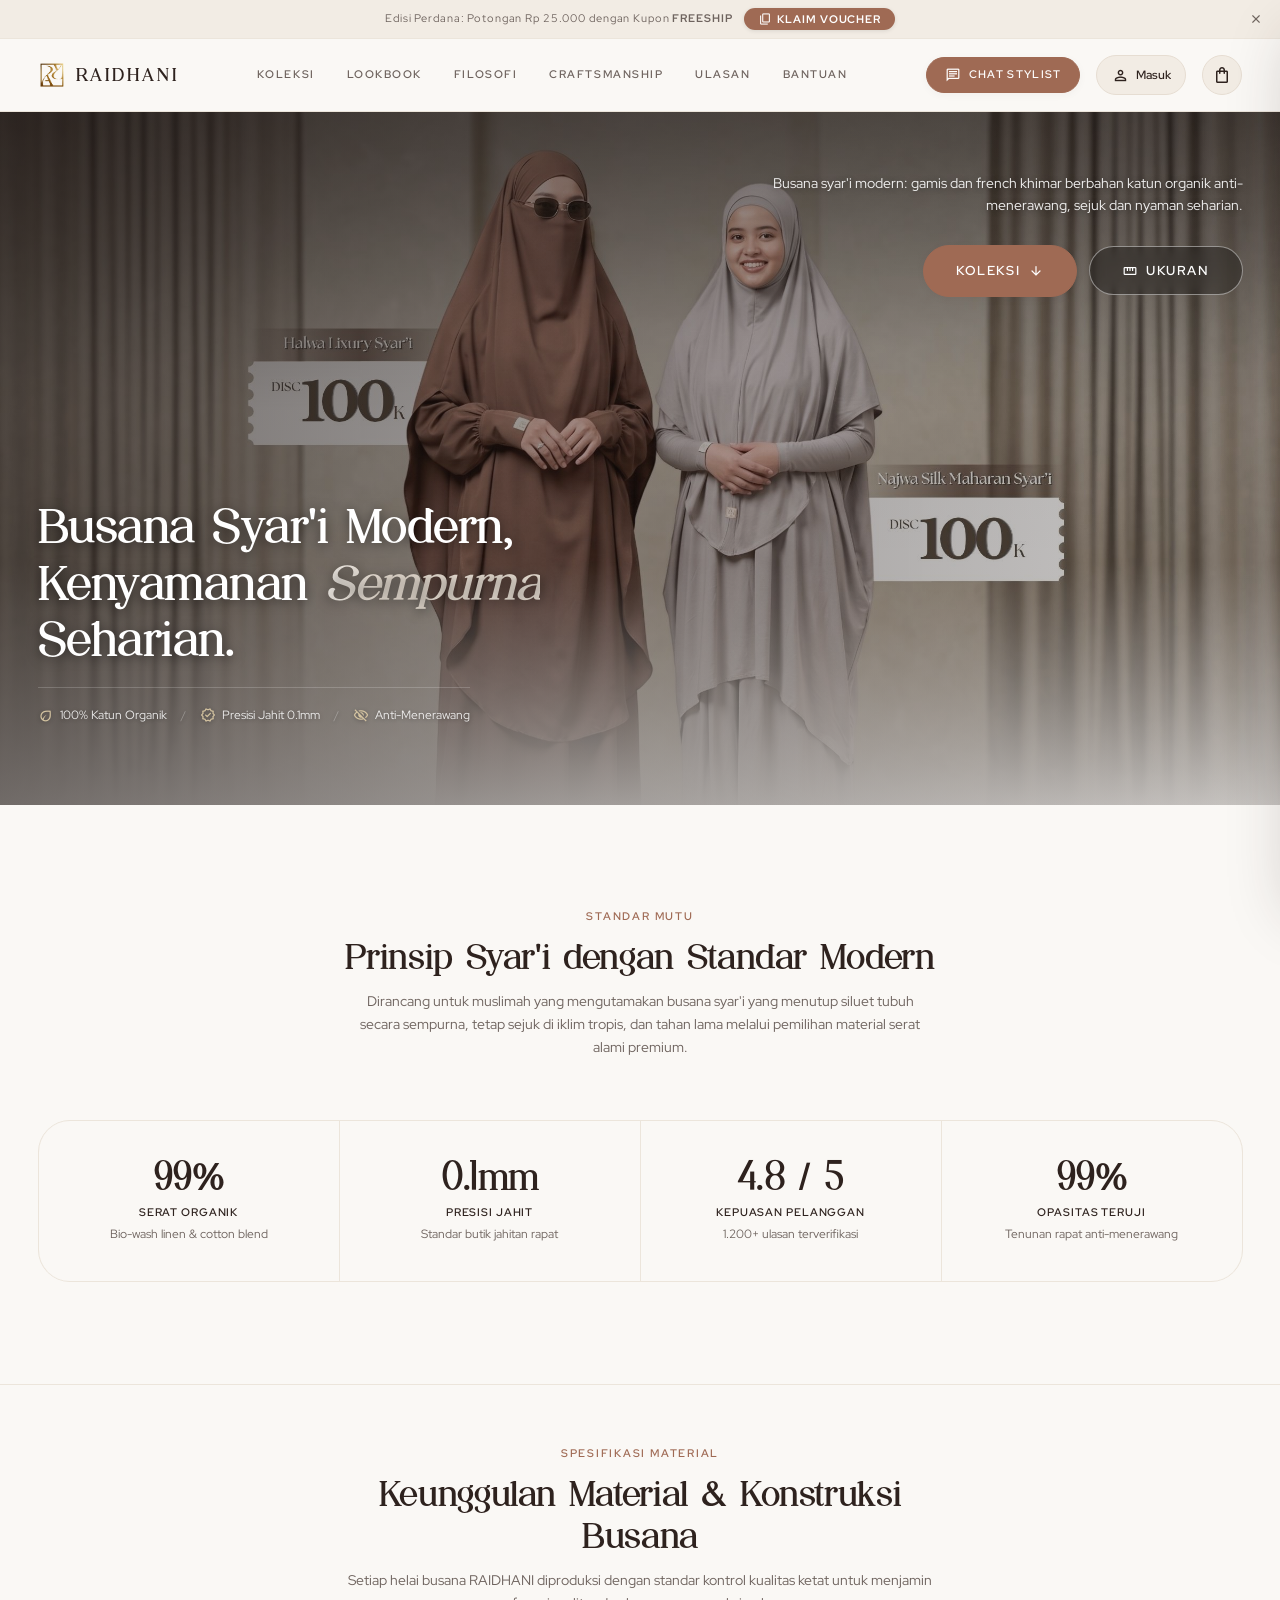
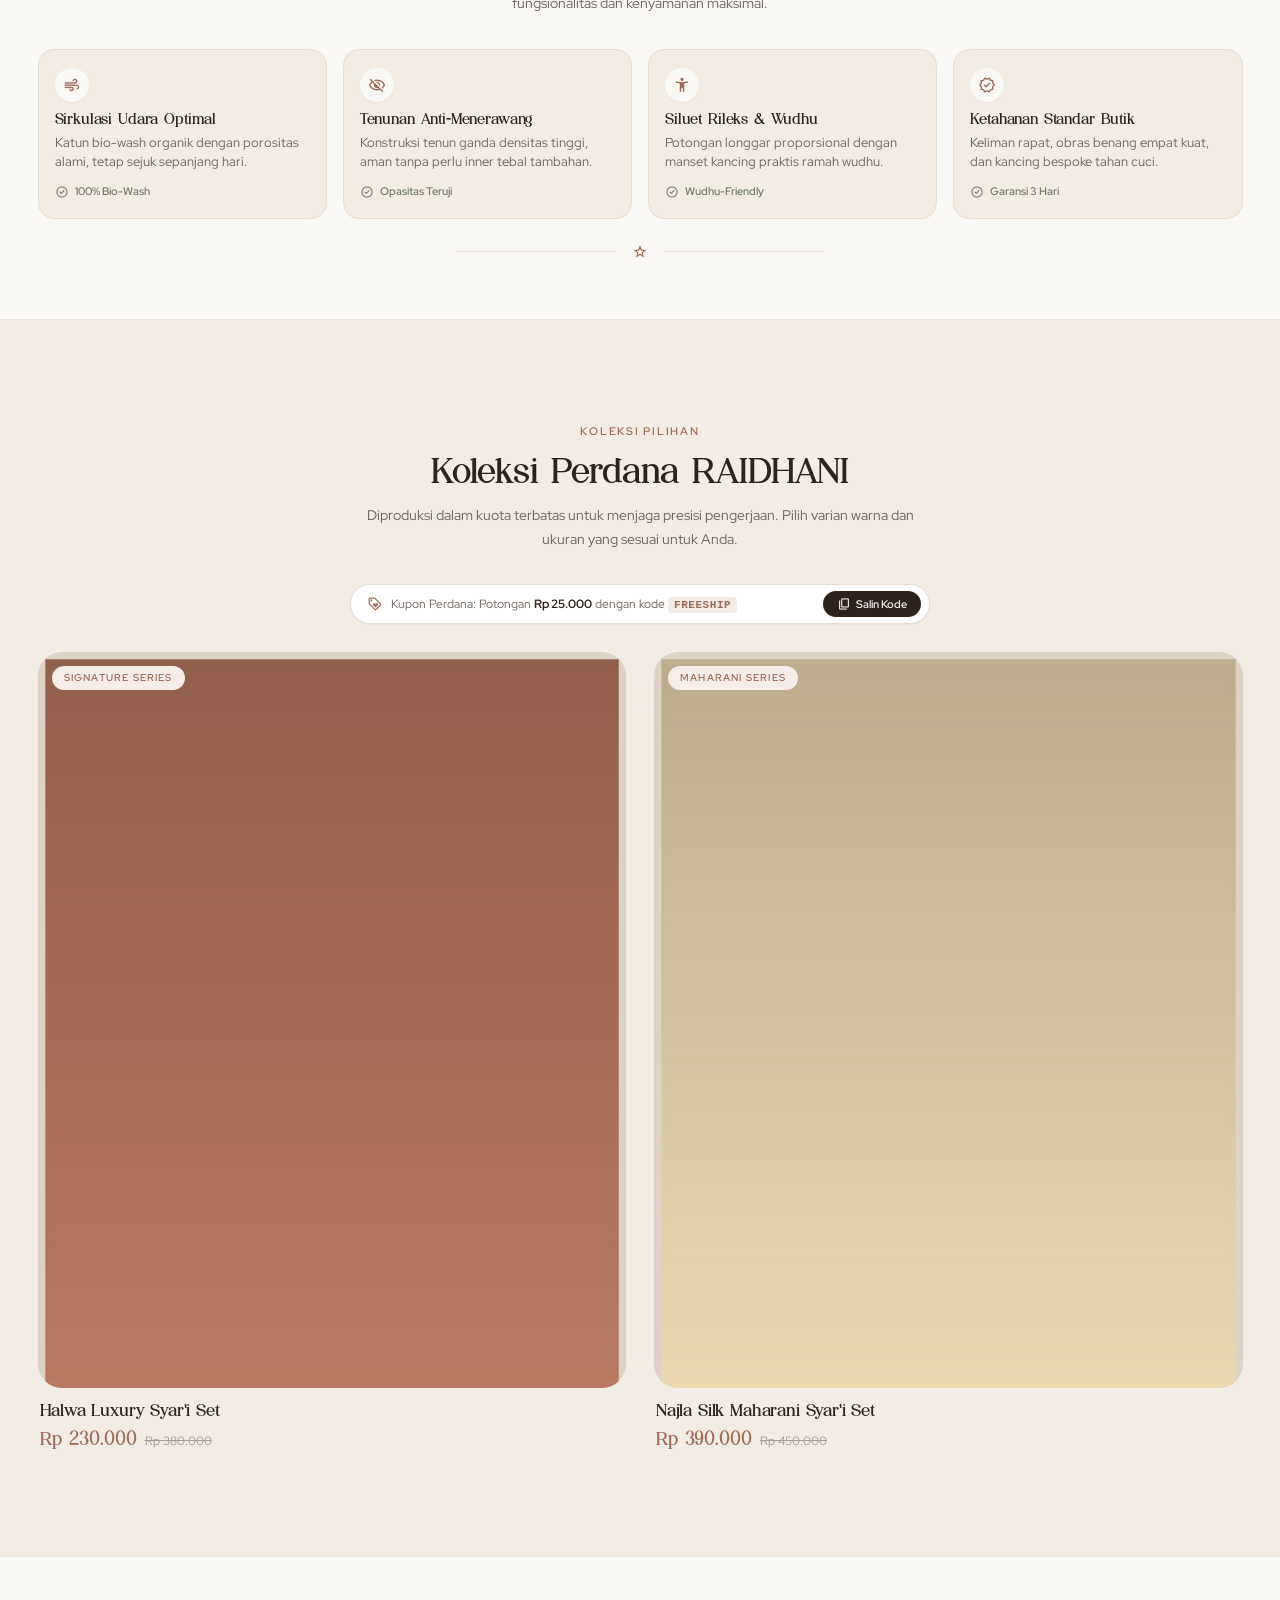
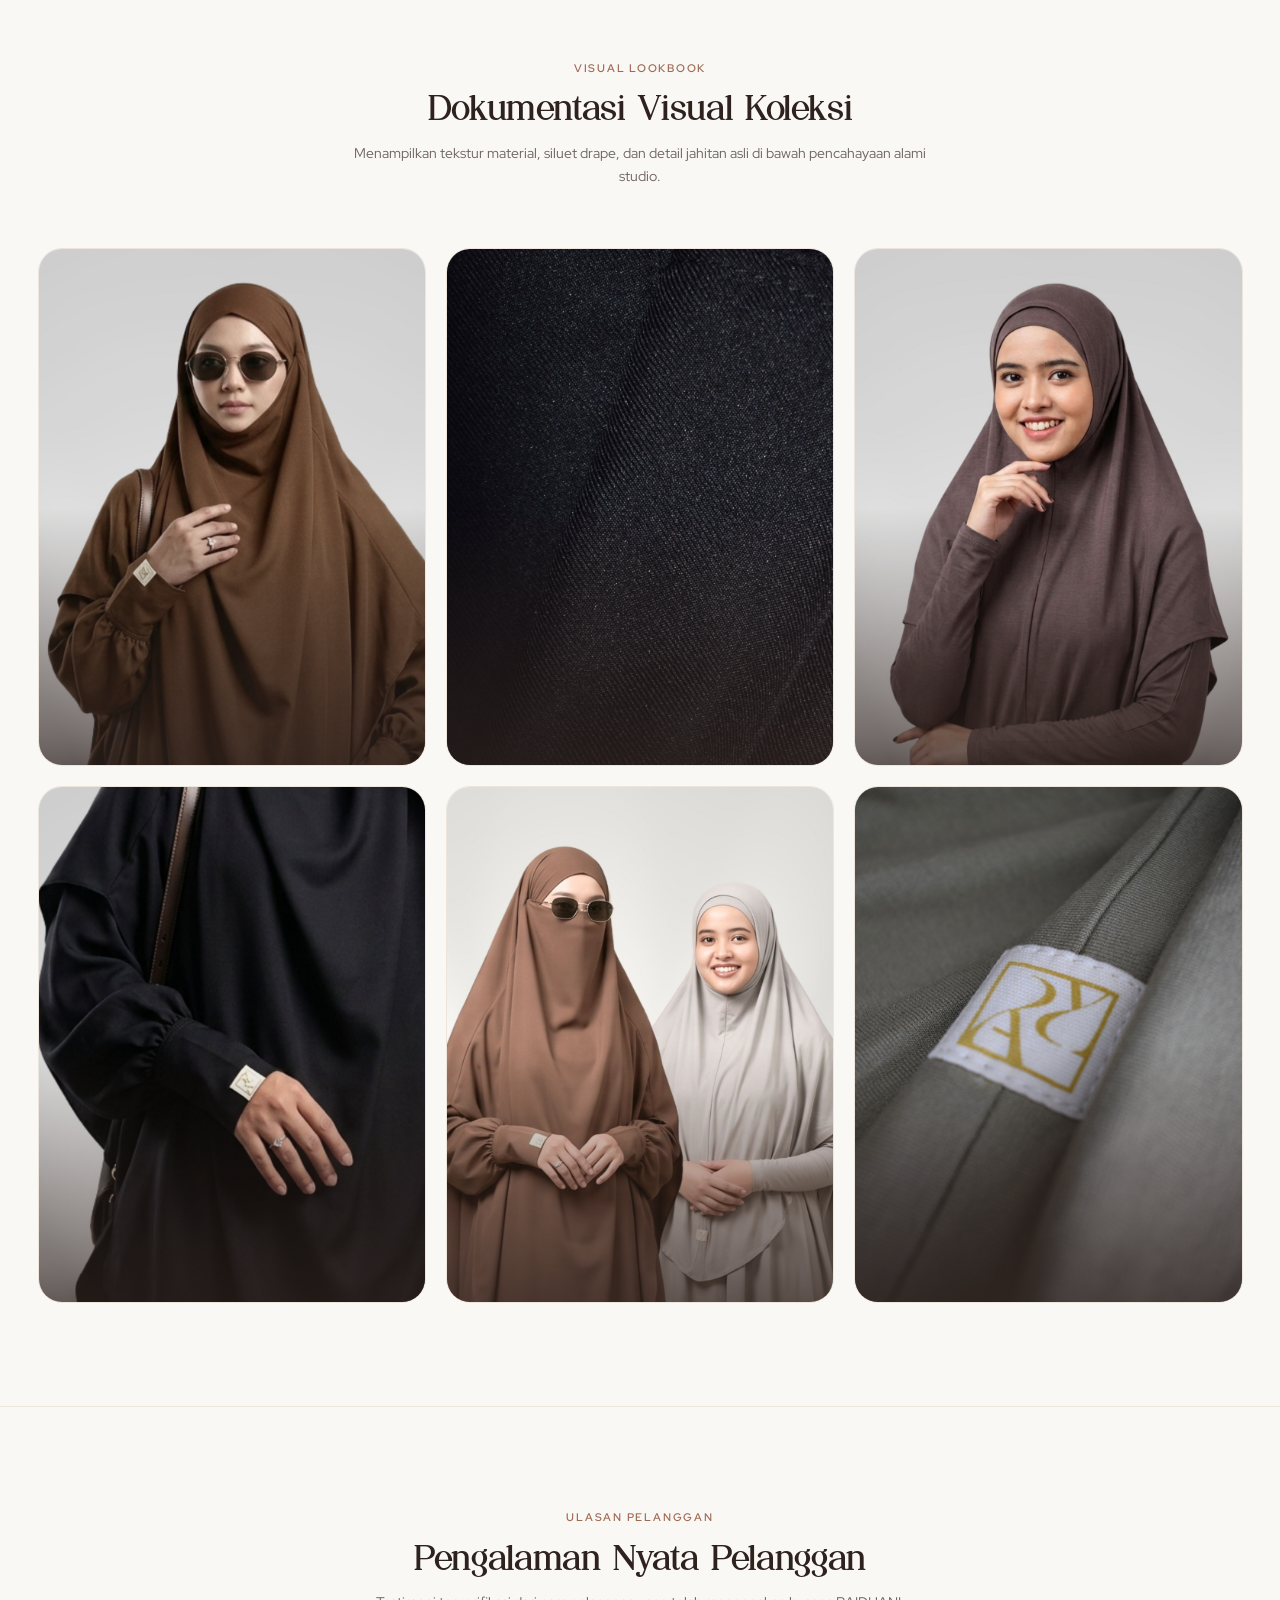
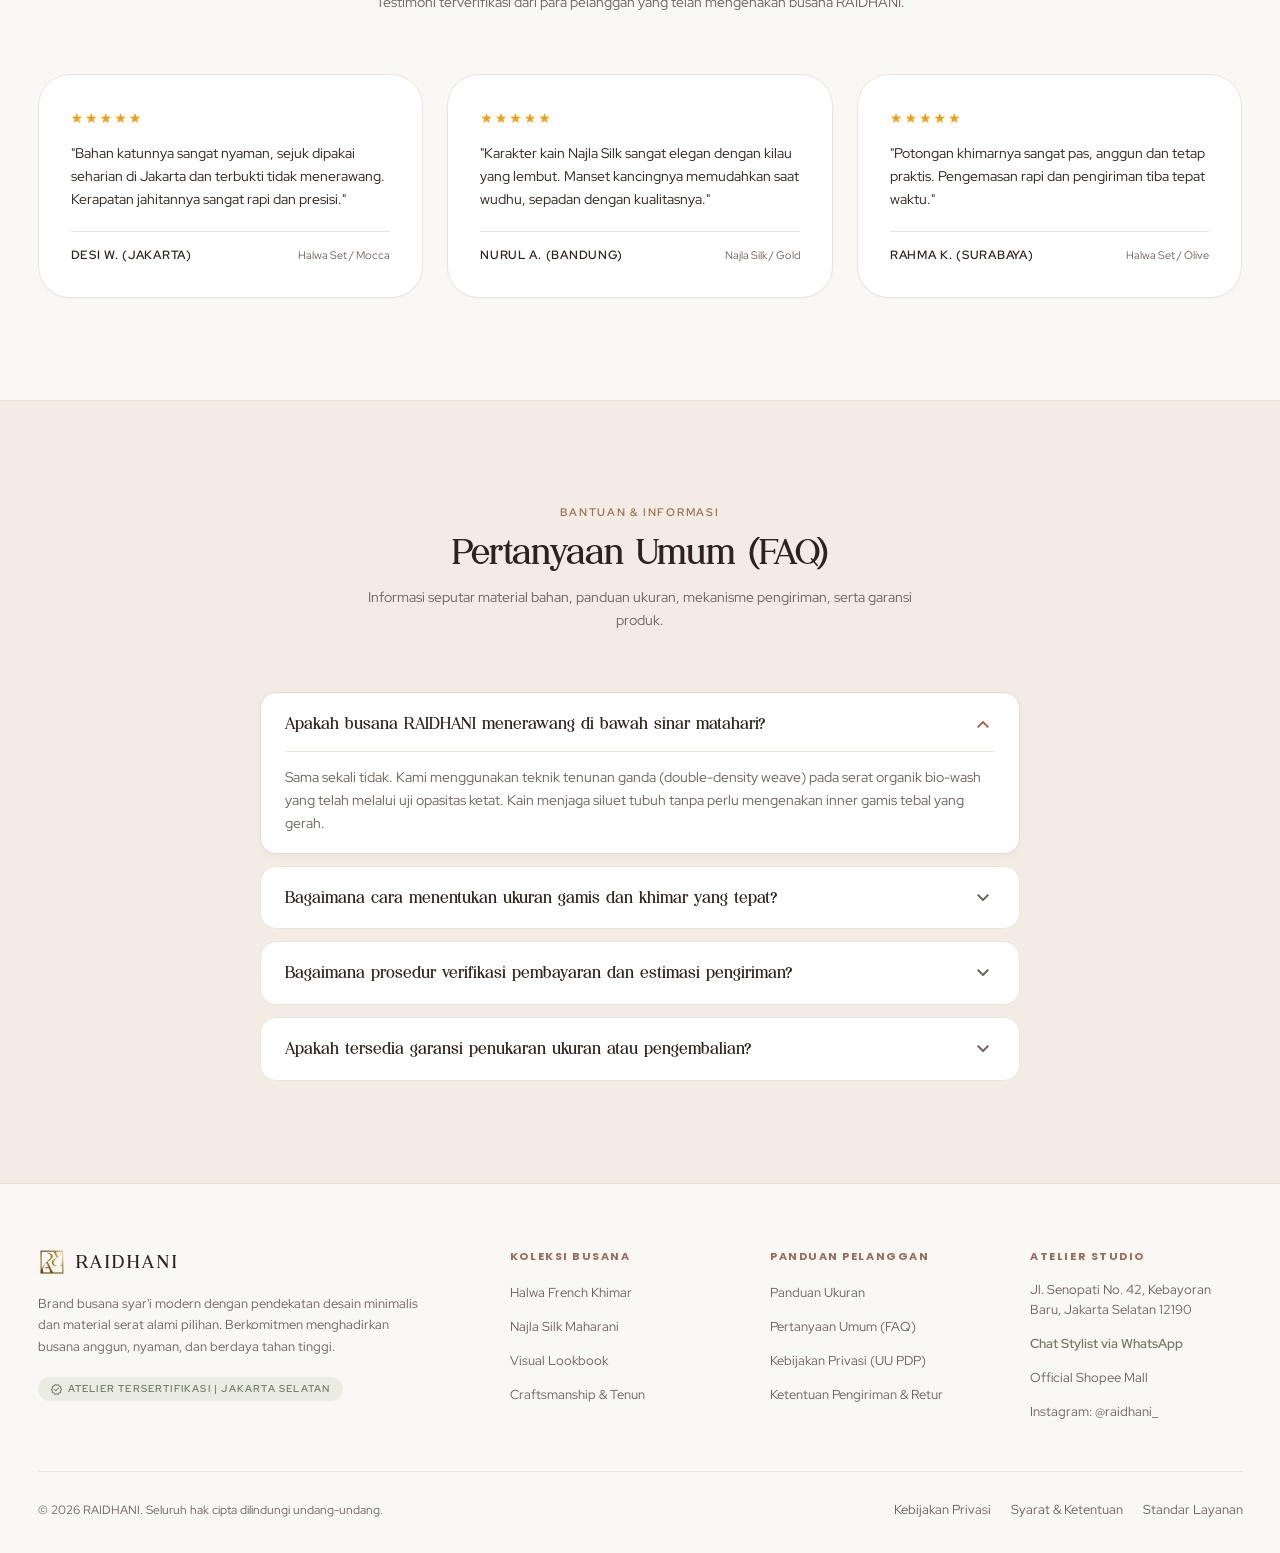
==== commit 5c99c514: "Fix Bug" ====
--- a/index.html
+++ b/index.html
@@ -1,5 +1,6 @@
 <!DOCTYPE html>
 <html lang="id">
+
 <head>
   <meta charset="UTF-8">
   <meta name="viewport" content="width=device-width, initial-scale=1">
@@ -8,14 +9,17 @@
   <link rel="icon" type="image/png" sizes="32x32" href="media/brand/favicon-32x32.png">
   <link rel="icon" type="image/png" sizes="16x16" href="media/brand/favicon-16x16.png">
   <link rel="apple-touch-icon" sizes="180x180" href="media/brand/apple-touch-icon.png">
-  <meta name="description" content="Koleksi busana syar'i modern dan french khimar premium dari RAIDHANI. Material katun bio-wash organik yang sejuk, bertekstur jatuh rapi, dan anti-menerawang. Potongan langsung Rp 100.000 untuk edisi perdana.">
-  <meta name="keywords" content="gamis syari modern, french khimar premium, busana syari minimalis, abaya modern, busana muslim elegan, raidhani">
+  <meta name="description"
+    content="Koleksi busana syar'i modern dari RAIDHANI. Material katun bio-wash organik yang sejuk, bertekstur jatuh rapi, dan anti-menerawang. Potongan langsung Rp 100.000 untuk edisi perdana.">
+  <meta name="keywords"
+    content="gamis syari modern, french khimar premium, busana syari minimalis, abaya modern, busana muslim elegan, raidhani">
 
   <!-- Open Graph / Meta Facebook -->
   <meta property="og:type" content="website">
   <meta property="og:url" content="https://raidhani.luxury/">
   <meta property="og:title" content="RAIDHANI | Busana Syar'i Modern & French Khimar Premium">
-  <meta property="og:description" content="Busana syar'i modern dengan kenyamanan katun organik bio-wash alami yang sejuk dan anti-menerawang.">
+  <meta property="og:description"
+    content="Busana syar'i modern dengan kenyamanan katun organik bio-wash alami yang sejuk dan anti-menerawang.">
   <meta property="og:image" content="media/hero/hero.jpg">
 
   <!-- Brand Font Preload: Moonscape Serif Bold -->
@@ -24,8 +28,12 @@
   <!-- Google Fonts Preconnect (Poppins, Red Hat Display & Material Symbols) -->
   <link rel="preconnect" href="https://fonts.googleapis.com">
   <link rel="preconnect" href="https://fonts.gstatic.com" crossorigin>
-  <link href="https://fonts.googleapis.com/css2?family=Poppins:wght@700&family=Red+Hat+Display:wght@400;500;600;700&display=swap" rel="stylesheet">
-  <link href="https://fonts.googleapis.com/css2?family=Material+Symbols+Outlined:opsz,wght,FILL,GRAD@20..24,300..400,0,0" rel="stylesheet">
+  <link
+    href="https://fonts.googleapis.com/css2?family=Poppins:wght@700&family=Red+Hat+Display:wght@400;500;600;700&display=swap"
+    rel="stylesheet">
+  <link
+    href="https://fonts.googleapis.com/css2?family=Material+Symbols+Outlined:opsz,wght,FILL,GRAD@20..24,300..400,0,0"
+    rel="stylesheet">
 
   <!-- Core Modular Stylesheets -->
   <link rel="stylesheet" href="assets/css/variables.css">
@@ -80,6 +88,7 @@
   }
   </script>
 </head>
+
 <body>
 
   <!-- ============================================================ -->
@@ -87,8 +96,9 @@
   <!-- ============================================================ -->
   <div class="announcement-bar" id="announcement-bar" role="region" aria-label="Pengumuman Promo">
     <div style="display: flex; align-items: center; justify-content: center; gap: 12px; flex-wrap: wrap;">
-      <span id="announcement-promo-text">Edisi Perdana: Potongan Rp 100.000 dengan Kupon <strong>RAIDHANI100K</strong></span>
-      <button type="button" class="promo-claim-btn" id="announcement-claim-btn" data-code="RAIDHANI100K" style="padding: 4px 14px; font-size: 11px; font-weight: 700; text-transform: uppercase; letter-spacing: 0.08em; border-radius: 9999px; background: var(--color-accent-1-interactive); color: #FFFFFF; border: none; cursor: pointer; display: inline-flex; align-items: center; gap: 5px; box-shadow: 0 1px 4px rgba(0,0,0,0.1); transition: all 150ms ease;">
+      <span id="announcement-promo-text">Potongan Rp 100.000 dengan Kupon <strong>RAIDHANI100K</strong></span>
+      <button type="button" class="promo-claim-btn" id="announcement-claim-btn" data-code="RAIDHANI100K"
+        style="padding: 4px 14px; font-size: 11px; font-weight: 700; text-transform: uppercase; letter-spacing: 0.08em; border-radius: 9999px; background: var(--color-accent-1-interactive); color: #FFFFFF; border: none; cursor: pointer; display: inline-flex; align-items: center; gap: 5px; box-shadow: 0 1px 4px rgba(0,0,0,0.1); transition: all 150ms ease;">
         <span class="material-symbols-outlined" style="font-size: 14px;">content_copy</span>
         <span>Klaim Voucher</span>
       </button>
@@ -106,7 +116,8 @@
       <div class="header-inner">
         <!-- Wordmark & Logo -->
         <a href="#" class="brand-logo-link" aria-label="Beranda RAIDHANI">
-          <img src="media/brand/logo.png" alt="RAIDHANI Logo" class="brand-logo-img" onerror="this.style.display='none'">
+          <img src="media/brand/logo.png" alt="RAIDHANI Logo" class="brand-logo-img"
+            onerror="this.style.display='none'">
           <span class="brand-wordmark">RAIDHANI</span>
         </a>
 
@@ -122,15 +133,18 @@
 
         <!-- Header Actions -->
         <div class="header-actions">
-          <a href="#" onclick="window.open(RaidhaniWA.getGeneralConsultUrl(), '_blank')" class="btn btn-primary btn-sm btn-consultation header-action-secondary" data-track="whatsapp_click">
+          <a href="#" onclick="window.open(RaidhaniWA.getGeneralConsultUrl(), '_blank')"
+            class="btn btn-primary btn-sm btn-consultation header-action-secondary" data-track="whatsapp_click">
             <span class="material-symbols-outlined" style="font-size: 16px;">chat</span>
             <span>Chat Stylist</span>
           </a>
-          <button type="button" class="btn-account-nav" id="btn-account-nav" onclick="RaidhaniAuth.handleAccountClick()" aria-label="Akun Saya" title="Masuk / Akun Saya">
+          <button type="button" class="btn-account-nav" id="btn-account-nav" onclick="RaidhaniAuth.handleAccountClick()"
+            aria-label="Akun Saya" title="Masuk / Akun Saya">
             <span class="material-symbols-outlined" style="font-size: 19px;">person</span>
             <span id="account-nav-label">Masuk</span>
           </button>
-          <button type="button" class="btn-cart-nav" onclick="RaidhaniCart.openCart()" aria-label="Buka Keranjang Belanja" title="Keranjang Belanja">
+          <button type="button" class="btn-cart-nav" onclick="RaidhaniCart.openCart()"
+            aria-label="Buka Keranjang Belanja" title="Keranjang Belanja">
             <span class="material-symbols-outlined" style="font-size: 20px;">shopping_bag</span>
             <span class="cart-count-badge" style="display: none;">0</span>
           </button>
@@ -158,7 +172,8 @@
       <a href="#mengapa-raidhani" class="mobile-nav-link">Material & Kualitas</a>
       <a href="#testimoni" class="mobile-nav-link">Ulasan Pelanggan</a>
       <a href="#faq" class="mobile-nav-link">Pertanyaan Umum (FAQ)</a>
-      <div style="padding-top: 24px; border-top: 1px solid var(--color-border-hairline); display: flex; flex-direction: column; gap: 12px;">
+      <div
+        style="padding-top: 24px; border-top: 1px solid var(--color-border-hairline); display: flex; flex-direction: column; gap: 12px;">
         <button class="btn btn-secondary btn-block" id="mobile-account-btn" onclick="RaidhaniAuth.handleAccountClick()">
           <span class="material-symbols-outlined" style="font-size: 16px;">person</span>
           <span id="mobile-account-label">Masuk Akun</span>
@@ -183,10 +198,8 @@
       <div class="hero-bg-media">
         <picture>
           <source media="(max-width: 767px)" srcset="media/hero/hero-mobile.jpg">
-          <img src="media/hero/hero.jpg"
-               alt="RAIDHANI Quiet Luxury Modest Couture"
-               class="hero-bg-img"
-               fetchpriority="high">
+          <img src="media/hero/hero.jpg" alt="RAIDHANI Quiet Luxury Modest Couture" class="hero-bg-img"
+            fetchpriority="high">
         </picture>
         <div class="hero-overlay"></div>
       </div>
@@ -195,7 +208,8 @@
         <div class="hero-top-row">
           <div class="hero-top-content">
             <p class="hero-subtext">
-              Busana syar'i modern: gamis dan french khimar berbahan katun organik anti-menerawang, sejuk dan nyaman seharian.
+              Busana syar'i modern: gamis dan french khimar berbahan katun organik anti-menerawang, sejuk dan nyaman
+              seharian.
             </p>
 
             <div class="hero-cta-group">
@@ -214,7 +228,8 @@
         <div class="hero-content">
           <h1 class="hero-title">
             <span class="title-line title-line-1">Busana Syar'i Modern,</span><br>
-            <span class="title-line title-line-2">Kenyamanan <span class="hero-title-accent">Sempurna</span> Seharian.</span>
+            <span class="title-line title-line-2">Kenyamanan <span class="hero-title-accent">Sempurna</span>
+              Seharian.</span>
           </h1>
 
           <div class="hero-features-strip">
@@ -249,7 +264,8 @@
           <span class="section-eyebrow">Standar Mutu</span>
           <h2 class="section-title">Prinsip Syar'i dengan Standar Modern</h2>
           <p class="section-subtitle">
-            Dirancang untuk muslimah yang mengutamakan busana syar'i yang menutup siluet tubuh secara sempurna, tetap sejuk di iklim tropis, dan tahan lama melalui pemilihan material serat alami premium.
+            Dirancang untuk muslimah yang mengutamakan busana syar'i yang menutup siluet tubuh secara sempurna, tetap
+            sejuk di iklim tropis, dan tahan lama melalui pemilihan material serat alami premium.
           </p>
         </div>
 
@@ -266,7 +282,8 @@
             <span class="metric-desc">Standar butik jahitan rapat</span>
           </div>
           <div class="metric-cell">
-            <span class="metric-value tabular-nums" data-target="4.9" data-suffix=" / 5" data-decimals="1">0.0 / 5</span>
+            <span class="metric-value tabular-nums" data-target="4.9" data-suffix=" / 5" data-decimals="1">0.0 /
+              5</span>
             <span class="metric-label">Kepuasan Pelanggan</span>
             <span class="metric-desc">1.200+ ulasan terverifikasi</span>
           </div>
@@ -288,7 +305,8 @@
           <span class="section-eyebrow">Spesifikasi Material</span>
           <h2 class="section-title">Keunggulan Material & Konstruksi Busana</h2>
           <p class="section-subtitle">
-            Setiap helai busana RAIDHANI diproduksi dengan standar kontrol kualitas ketat untuk menjamin fungsionalitas dan kenyamanan maksimal.
+            Setiap helai busana RAIDHANI diproduksi dengan standar kontrol kualitas ketat untuk menjamin fungsionalitas
+            dan kenyamanan maksimal.
           </p>
         </div>
 
@@ -305,7 +323,8 @@
                 Katun bio-wash organik dengan porositas alami, tetap sejuk sepanjang hari.
               </p>
             </div>
-            <div style="display: flex; align-items: center; gap: 6px; font-size: 10.5px; font-weight: 600; color: var(--color-accent-2);">
+            <div
+              style="display: flex; align-items: center; gap: 6px; font-size: 10.5px; font-weight: 600; color: var(--color-accent-2);">
               <span class="material-symbols-outlined" style="font-size: 14px;">check_circle</span>
               <span>100% Bio-Wash</span>
             </div>
@@ -322,7 +341,8 @@
                 Konstruksi tenun ganda densitas tinggi, aman tanpa perlu inner tebal tambahan.
               </p>
             </div>
-            <div style="display: flex; align-items: center; gap: 6px; font-size: 10.5px; font-weight: 600; color: var(--color-accent-2);">
+            <div
+              style="display: flex; align-items: center; gap: 6px; font-size: 10.5px; font-weight: 600; color: var(--color-accent-2);">
               <span class="material-symbols-outlined" style="font-size: 14px;">check_circle</span>
               <span>Opasitas Teruji</span>
             </div>
@@ -339,7 +359,8 @@
                 Potongan longgar proporsional dengan manset kancing praktis ramah wudhu.
               </p>
             </div>
-            <div style="display: flex; align-items: center; gap: 6px; font-size: 10.5px; font-weight: 600; color: var(--color-accent-2);">
+            <div
+              style="display: flex; align-items: center; gap: 6px; font-size: 10.5px; font-weight: 600; color: var(--color-accent-2);">
               <span class="material-symbols-outlined" style="font-size: 14px;">check_circle</span>
               <span>Wudhu-Friendly</span>
             </div>
@@ -356,7 +377,8 @@
                 Keliman rapat, obras benang empat kuat, dan kancing bespoke tahan cuci.
               </p>
             </div>
-            <div style="display: flex; align-items: center; gap: 6px; font-size: 10.5px; font-weight: 600; color: var(--color-accent-2);">
+            <div
+              style="display: flex; align-items: center; gap: 6px; font-size: 10.5px; font-weight: 600; color: var(--color-accent-2);">
               <span class="material-symbols-outlined" style="font-size: 14px;">check_circle</span>
               <span>Garansi 3 Hari</span>
             </div>
@@ -379,7 +401,8 @@
           <span class="section-eyebrow">Koleksi Pilihan</span>
           <h2 class="section-title">Koleksi Perdana RAIDHANI</h2>
           <p class="section-subtitle">
-            Diproduksi dalam kuota terbatas untuk menjaga presisi pengerjaan. Pilih varian warna dan ukuran yang sesuai untuk Anda.
+            Diproduksi dalam kuota terbatas untuk menjaga presisi pengerjaan. Pilih varian warna dan ukuran yang sesuai
+            untuk Anda.
           </p>
         </div>
 
@@ -387,9 +410,11 @@
         <div class="voucher-strip" id="voucher-strip" role="region" aria-label="Promo Kupon">
           <div class="voucher-strip-content">
             <span class="material-symbols-outlined voucher-strip-icon">loyalty</span>
-            <span class="voucher-strip-text" id="voucher-strip-text">Kupon Perdana: Potongan <strong>Rp 100.000</strong> dengan kode <code class="voucher-strip-code">RAIDHANI100K</code></span>
-          </div>
-          <button type="button" class="btn-voucher-copy promo-claim-btn" id="voucher-strip-claim-btn" data-code="RAIDHANI100K" aria-label="Salin Kode Kupon RAIDHANI100K">
+            <span class="voucher-strip-text" id="voucher-strip-text">Kupon Perdana: Potongan <strong>Rp 100.000</strong>
+              dengan kode <code class="voucher-strip-code">RAIDHANI100K</code></span>
+          </div>
+          <button type="button" class="btn-voucher-copy promo-claim-btn" id="voucher-strip-claim-btn"
+            data-code="RAIDHANI100K" aria-label="Salin Kode Kupon RAIDHANI100K">
             <span class="material-symbols-outlined" style="font-size: 14px;">content_copy</span>
             <span>Salin Kode</span>
           </button>
@@ -399,7 +424,8 @@
              (Supabase / localStorage) — 100% diatur lewat admin dashboard,
              tanpa perlu edit HTML ini sama sekali. -->
         <div class="product-grid" id="product-grid">
-          <p style="grid-column: 1/-1; text-align:center; color: var(--color-text-muted); padding: 40px 0;">Memuat katalog...</p>
+          <p style="grid-column: 1/-1; text-align:center; color: var(--color-text-muted); padding: 40px 0;">Memuat
+            katalog...</p>
         </div>
       </div>
     </section>
@@ -420,67 +446,53 @@
         <div class="lookbook-grid">
           <!-- Item 1 -->
           <div class="lookbook-item">
-            <img src="media/dokumentasi/dok-1.jpg" 
-                 alt="Halwa Set Mocca Drapery" 
-                 loading="lazy" 
-                 class="lookbook-img">
+            <img src="media/dokumentasi/dok-1.jpg" alt="Halwa Set Mocca Drapery" loading="lazy" class="lookbook-img">
             <div class="lookbook-overlay">
-              <span class="lookbook-label">Series 01: Halwa Mocca Sand</span>
+              <span class="lookbook-label"></span>
             </div>
           </div>
 
           <!-- Item 2 -->
           <div class="lookbook-item">
-            <img src="media/dokumentasi/dok-2.jpg" 
-                 alt="French Khimar Drapes Studio" 
-                 loading="lazy" 
-                 class="lookbook-img">
+            <img src="media/dokumentasi/dok-2.jpg" alt="French Khimar Drapes Studio" loading="lazy"
+              class="lookbook-img">
             <div class="lookbook-overlay">
-              <span class="lookbook-label">French Khimar Drapes</span>
+              <span class="lookbook-label"></span>
             </div>
           </div>
 
           <!-- Item 3 -->
           <div class="lookbook-item">
-            <img src="media/dokumentasi/dok-3.jpg" 
-                 alt="Najla Silk Gown Elegance" 
-                 loading="lazy" 
-                 class="lookbook-img">
+            <img src="media/dokumentasi/dok-3.jpg" alt="Najla Silk Gown Elegance" loading="lazy" class="lookbook-img">
             <div class="lookbook-overlay">
-              <span class="lookbook-label">Maharani Najla Silk</span>
+              <span class="lookbook-label"></span>
             </div>
           </div>
 
           <!-- Item 4 -->
           <div class="lookbook-item">
-            <img src="media/dokumentasi/dok-4.jpg" 
-                 alt="Detail Serat Organic Linen Bio-Wash" 
-                 loading="lazy" 
-                 class="lookbook-img">
+            <img src="media/dokumentasi/dok-4.jpg" alt="Detail Serat Organic Linen Bio-Wash" loading="lazy"
+              class="lookbook-img">
             <div class="lookbook-overlay">
-              <span class="lookbook-label">Tekstur Serat Bio-Wash</span>
+              <span class="lookbook-label"></span>
             </div>
           </div>
 
           <!-- Item 5 -->
           <div class="lookbook-item">
-            <img src="media/dokumentasi/dok-5.jpg" 
-                 alt="Presisi Jahitan Keliman 0.1mm" 
-                 loading="lazy" 
-                 class="lookbook-img">
+            <img src="media/dokumentasi/dok-5.jpg" alt="Presisi Jahitan Keliman 0.1mm" loading="lazy"
+              class="lookbook-img">
             <div class="lookbook-overlay">
-              <span class="lookbook-label">Presisi Jahit 0.1mm</span>
+              <span class="lookbook-label"></span>
             </div>
           </div>
 
           <!-- Item 6 -->
           <div class="lookbook-item">
-            <img src="media/dokumentasi/dok-6.jpg" 
-                 alt="Detail Kancing Manset Bespoke" 
-                 loading="lazy" 
-                 class="lookbook-img">
+            <img src="media/dokumentasi/dok-6.jpg" alt="Detail Kancing Manset Bespoke" loading="lazy"
+              class="lookbook-img">
             <div class="lookbook-overlay">
-              <span class="lookbook-label">Manset Kancing Bespoke</span>
+              <span class="lookbook-label"></span>
             </div>
           </div>
         </div>
@@ -506,7 +518,8 @@
             <div>
               <div style="color: #F59E0B; font-size: 14px; margin-bottom: 12px; letter-spacing: 2px;">★★★★★</div>
               <p class="testi-quote">
-                "Bahan katunnya sangat nyaman, sejuk dipakai seharian di Jakarta dan terbukti tidak menerawang. Kerapatan jahitannya sangat rapi dan presisi."
+                "Bahan katunnya sangat nyaman, sejuk dipakai seharian di Jakarta dan terbukti tidak menerawang.
+                Kerapatan jahitannya sangat rapi dan presisi."
               </p>
             </div>
             <div class="testi-author-info">
@@ -520,7 +533,8 @@
             <div>
               <div style="color: #F59E0B; font-size: 14px; margin-bottom: 12px; letter-spacing: 2px;">★★★★★</div>
               <p class="testi-quote">
-                "Karakter kain Najla Silk sangat elegan dengan kilau yang lembut. Manset kancingnya memudahkan saat wudhu, sepadan dengan kualitasnya."
+                "Karakter kain Najla Silk sangat elegan dengan kilau yang lembut. Manset kancingnya memudahkan saat
+                wudhu, sepadan dengan kualitasnya."
               </p>
             </div>
             <div class="testi-author-info">
@@ -534,7 +548,8 @@
             <div>
               <div style="color: #F59E0B; font-size: 14px; margin-bottom: 12px; letter-spacing: 2px;">★★★★★</div>
               <p class="testi-quote">
-                "Potongan khimarnya sangat pas, anggun dan tetap praktis. Pengemasan rapi dan pengiriman tiba tepat waktu."
+                "Potongan khimarnya sangat pas, anggun dan tetap praktis. Pengemasan rapi dan pengiriman tiba tepat
+                waktu."
               </p>
             </div>
             <div class="testi-author-info">
@@ -567,7 +582,9 @@
               <span class="material-symbols-outlined accordion-chevron">expand_more</span>
             </summary>
             <div class="accordion-body">
-              Sama sekali tidak. Kami menggunakan teknik tenunan ganda (double-density weave) pada serat organik bio-wash yang telah melalui uji opasitas ketat. Kain menjaga siluet tubuh tanpa perlu mengenakan inner gamis tebal yang gerah.
+              Sama sekali tidak. Kami menggunakan teknik tenunan ganda (double-density weave) pada serat organik
+              bio-wash yang telah melalui uji opasitas ketat. Kain menjaga siluet tubuh tanpa perlu mengenakan inner
+              gamis tebal yang gerah.
             </div>
           </details>
 
@@ -578,7 +595,9 @@
               <span class="material-symbols-outlined accordion-chevron">expand_more</span>
             </summary>
             <div class="accordion-body">
-              Halwa Set hadir dalam S/M (rekomendasi tinggi 155-162 cm, LD 100 cm) dan L/XL (tinggi 163 cm ke atas, LD 110 cm), serta XXL (LD 120 cm). Najla Silk hadir dalam All-Size fit hingga XXL dengan drapery yang jatuh mengikuti postur tubuh. Anda dapat membuka tombol Panduan Ukuran di atas untuk tabel lengkap.
+              Halwa Set hadir dalam S/M (rekomendasi tinggi 155-162 cm, LD 100 cm) dan L/XL (tinggi 163 cm ke atas, LD
+              110 cm), serta XXL (LD 120 cm). Najla Silk hadir dalam All-Size fit hingga XXL dengan drapery yang jatuh
+              mengikuti postur tubuh. Anda dapat membuka tombol Panduan Ukuran di atas untuk tabel lengkap.
             </div>
           </details>
 
@@ -589,7 +608,9 @@
               <span class="material-symbols-outlined accordion-chevron">expand_more</span>
             </summary>
             <div class="accordion-body">
-              Setelah mengisi formulir checkout, Anda akan memperoleh Order ID dan nomor rekening resmi (BSI & BCA). Cukup kirimkan konfirmasi mutasi melalui WhatsApp agar staf atelier memverifikasi pesanan Anda. Pesanan sebelum pukul 14.00 WIB diproses dan dikirim pada hari kerja yang sama.
+              Setelah mengisi formulir checkout, Anda akan memperoleh Order ID dan nomor rekening resmi (BSI & BCA).
+              Cukup kirimkan konfirmasi mutasi melalui WhatsApp agar staf atelier memverifikasi pesanan Anda. Pesanan
+              sebelum pukul 14.00 WIB diproses dan dikirim pada hari kerja yang sama.
             </div>
           </details>
 
@@ -600,7 +621,8 @@
               <span class="material-symbols-outlined accordion-chevron">expand_more</span>
             </summary>
             <div class="accordion-body">
-              Tersedia garansi penukaran ukuran atau penggantian barang dalam 3 hari kerja setelah paket diterima, dengan syarat label tag masih utuh dan busana belum dicuci.
+              Tersedia garansi penukaran ukuran atau penggantian barang dalam 3 hari kerja setelah paket diterima,
+              dengan syarat label tag masih utuh dan busana belum dicuci.
             </div>
           </details>
         </div>
@@ -617,11 +639,13 @@
         <!-- Col 1: Brand Statement -->
         <div style="display: flex; flex-direction: column; gap: 16px;">
           <a href="#" class="brand-logo-link">
-            <img src="media/brand/logo.png" alt="RAIDHANI Logo" class="brand-logo-img" onerror="this.style.display='none'">
+            <img src="media/brand/logo.png" alt="RAIDHANI Logo" class="brand-logo-img"
+              onerror="this.style.display='none'">
             <span class="brand-wordmark">RAIDHANI</span>
           </a>
           <p style="font-size: 13px; color: var(--color-text-muted); line-height: 1.65; max-width: 380px;">
-            Brand busana syar'i modern dengan pendekatan desain minimalis dan material serat alami pilihan. Berkomitmen menghadirkan busana anggun, nyaman, dan berdaya tahan tinggi.
+            Brand busana syar'i modern dengan pendekatan desain minimalis dan material serat alami pilihan. Berkomitmen
+            menghadirkan busana anggun, nyaman, dan berdaya tahan tinggi.
           </p>
           <div style="margin-top: 4px;">
             <span class="badge badge-sage">
@@ -646,7 +670,9 @@
         <div>
           <h4 class="footer-col-title">Panduan Pelanggan</h4>
           <ul class="footer-links">
-            <li><button class="footer-link" style="background:none;border:none;padding:0;cursor:pointer;text-align:left;" onclick="RaidhaniModal.openSizeGuide()">Panduan Ukuran</button></li>
+            <li><button class="footer-link"
+                style="background:none;border:none;padding:0;cursor:pointer;text-align:left;"
+                onclick="RaidhaniModal.openSizeGuide()">Panduan Ukuran</button></li>
             <li><a href="#faq" class="footer-link">Pertanyaan Umum (FAQ)</a></li>
             <li><a href="#kebijakan" class="footer-link">Kebijakan Privasi (UU PDP)</a></li>
             <li><a href="#syarat" class="footer-link">Ketentuan Pengiriman & Retur</a></li>
@@ -657,10 +683,14 @@
         <div>
           <h4 class="footer-col-title">Atelier Studio</h4>
           <ul class="footer-links">
-            <li style="font-size: 13px; color: var(--color-text-muted);">Jl. Senopati No. 42, Kebayoran Baru, Jakarta Selatan 12190</li>
-            <li><a href="#" onclick="window.open(RaidhaniWA.getGeneralConsultUrl(), '_blank')" class="footer-link" style="color: var(--color-accent-2); font-weight: 600;">Chat Stylist via WhatsApp</a></li>
-            <li><a href="https://shopee.co.id" target="_blank" rel="noopener noreferrer" class="footer-link">Official Shopee Mall</a></li>
-            <li><a href="https://instagram.com/raidhani_" target="_blank" rel="noopener noreferrer" class="footer-link">Instagram: @raidhani_</a></li>
+            <li style="font-size: 13px; color: var(--color-text-muted);">Jl. Senopati No. 42, Kebayoran Baru, Jakarta
+              Selatan 12190</li>
+            <li><a href="#" onclick="window.open(RaidhaniWA.getGeneralConsultUrl(), '_blank')" class="footer-link"
+                style="color: var(--color-accent-2); font-weight: 600;">Chat Stylist via WhatsApp</a></li>
+            <li><a href="https://shopee.co.id" target="_blank" rel="noopener noreferrer" class="footer-link">Official
+                Shopee Mall</a></li>
+            <li><a href="https://instagram.com/raidhani_" target="_blank" rel="noopener noreferrer"
+                class="footer-link">Instagram: @raidhani_</a></li>
           </ul>
         </div>
       </div>
@@ -694,10 +724,12 @@
         </button>
       </div>
 
-      <div style="overflow-x: auto; margin-bottom: 20px; border-radius: var(--radius-md); border: 1px solid var(--color-border-hairline);">
+      <div
+        style="overflow-x: auto; margin-bottom: 20px; border-radius: var(--radius-md); border: 1px solid var(--color-border-hairline);">
         <table style="width: 100%; border-collapse: collapse; text-align: left; font-size: 13px;">
           <thead>
-            <tr style="background-color: var(--color-surface-warm); border-bottom: 1px solid var(--color-border); font-size: 11px; text-transform: uppercase;">
+            <tr
+              style="background-color: var(--color-surface-warm); border-bottom: 1px solid var(--color-border); font-size: 11px; text-transform: uppercase;">
               <th style="padding: 12px 14px;">Ukuran</th>
               <th style="padding: 12px 14px;">Lingkar Dada</th>
               <th style="padding: 12px 14px;">Panjang Gamis</th>
@@ -713,7 +745,8 @@
               <td style="padding: 12px 14px;">57 cm</td>
               <td style="padding: 12px 14px;">100 / 125 cm</td>
             </tr>
-            <tr style="border-bottom: 1px solid var(--color-border-hairline); background-color: rgba(242, 236, 228, 0.2);">
+            <tr
+              style="border-bottom: 1px solid var(--color-border-hairline); background-color: rgba(242, 236, 228, 0.2);">
               <td style="padding: 12px 14px; font-weight: 600; color: var(--color-accent-1-interactive);">L / XL</td>
               <td style="padding: 12px 14px;">110 cm</td>
               <td style="padding: 12px 14px;">142 cm</td>
@@ -728,7 +761,8 @@
               <td style="padding: 12px 14px;">110 / 135 cm</td>
             </tr>
             <tr>
-              <td style="padding: 12px 14px; font-weight: 600; color: var(--color-accent-1-interactive);">All-Size Fit XXL</td>
+              <td style="padding: 12px 14px; font-weight: 600; color: var(--color-accent-1-interactive);">All-Size Fit
+                XXL</td>
               <td style="padding: 12px 14px;">100 - 120 cm</td>
               <td style="padding: 12px 14px;">142 cm</td>
               <td style="padding: 12px 14px;">60 cm</td>
@@ -738,14 +772,20 @@
         </table>
       </div>
 
-      <div style="background-color: var(--color-surface-warm); padding: 16px; border-radius: var(--radius-md); font-size: 12px; color: var(--color-text-muted); line-height: 1.6; margin-bottom: 24px;">
-        <p style="font-weight: 600; color: var(--color-text-primary); margin-bottom: 6px;">Catatan Pengukuran Atelier:</p>
-        <p style="margin-bottom: 4px;"><strong>Lingkar Dada:</strong> Diukur melingkari bagian dada yang paling leluasa tanpa ditarik ketat.</p>
-        <p style="margin: 0;"><strong>Toleransi Bahan:</strong> Terdapat toleransi jahitan 1-2 cm wajar pada tekstil organik bio-wash alami.</p>
-      </div>
-
-      <div style="display: flex; align-items: center; justify-content: space-between; gap: 12px; border-top: 1px solid var(--color-border-hairline); padding-top: 16px;">
-        <a href="#" onclick="window.open(RaidhaniWA.getGeneralConsultUrl(), '_blank')" class="btn-tertiary" style="color: var(--color-accent-2); font-weight: 600; font-size: 12px;">
+      <div
+        style="background-color: var(--color-surface-warm); padding: 16px; border-radius: var(--radius-md); font-size: 12px; color: var(--color-text-muted); line-height: 1.6; margin-bottom: 24px;">
+        <p style="font-weight: 600; color: var(--color-text-primary); margin-bottom: 6px;">Catatan Pengukuran Atelier:
+        </p>
+        <p style="margin-bottom: 4px;"><strong>Lingkar Dada:</strong> Diukur melingkari bagian dada yang paling leluasa
+          tanpa ditarik ketat.</p>
+        <p style="margin: 0;"><strong>Toleransi Bahan:</strong> Terdapat toleransi jahitan 1-2 cm wajar pada tekstil
+          organik bio-wash alami.</p>
+      </div>
+
+      <div
+        style="display: flex; align-items: center; justify-content: space-between; gap: 12px; border-top: 1px solid var(--color-border-hairline); padding-top: 16px;">
+        <a href="#" onclick="window.open(RaidhaniWA.getGeneralConsultUrl(), '_blank')" class="btn-tertiary"
+          style="color: var(--color-accent-2); font-weight: 600; font-size: 12px;">
           <span class="material-symbols-outlined" style="font-size: 15px; vertical-align: middle;">chat</span>
           <span>Chat Stylist via WhatsApp</span>
         </a>
@@ -759,7 +799,7 @@
   <!-- ============================================================ -->
   <dialog id="checkout-modal" class="modal" aria-labelledby="checkout-modal-title">
     <div class="modal-content">
-      
+
       <!-- TAHAP 1: FORMULIR DATA & VOUCHER -->
       <div id="checkout-stage-1">
         <div class="modal-header">
@@ -776,34 +816,52 @@
         </div>
 
         <!-- Ringkasan Produk Terpilih (Alur Beli Sekarang - 1 Produk) -->
-        <div id="checkout-single-item-summary" style="display: flex; align-items: center; justify-content: space-between; padding: 16px; background: #FFFFFF; border: 1px solid var(--color-border-hairline); border-radius: var(--radius-lg); margin-bottom: 20px; gap: 16px;">
+        <div id="checkout-single-item-summary"
+          style="display: flex; align-items: center; justify-content: space-between; padding: 16px; background: #FFFFFF; border: 1px solid var(--color-border-hairline); border-radius: var(--radius-lg); margin-bottom: 20px; gap: 16px;">
           <div style="display: flex; align-items: center; gap: 14px;">
-            <img id="checkout-img" src="" alt="Produk" style="width: 54px; height: 68px; object-fit: cover; border-radius: var(--radius-md); background: var(--color-surface-warm);">
+            <img id="checkout-img" src="" alt="Produk"
+              style="width: 54px; height: 68px; object-fit: cover; border-radius: var(--radius-md); background: var(--color-surface-warm);">
             <div>
-              <h4 id="checkout-product-title" style="font-size: 16px; font-weight: 600; margin-bottom: 2px;">Nama Produk</h4>
+              <h4 id="checkout-product-title" style="font-size: 16px; font-weight: 600; margin-bottom: 2px;">Nama Produk
+              </h4>
               <p style="font-size: 12px; color: var(--color-text-muted);">
-                Warna: <strong id="checkout-color-label" style="color: var(--color-text-primary);">Mocca</strong> <span style="opacity: 0.35; margin: 0 6px;">|</span> Ukuran: <strong id="checkout-size-label" style="color: var(--color-text-primary);">S/M</strong>
+                Warna: <strong id="checkout-color-label" style="color: var(--color-text-primary);">Mocca</strong> <span
+                  style="opacity: 0.35; margin: 0 6px;">|</span> Ukuran: <strong id="checkout-size-label"
+                  style="color: var(--color-text-primary);">S/M</strong>
               </p>
-              <p id="checkout-qty-line" style="font-size: 11px; color: var(--color-text-muted); margin-top: 2px; display: none;">Jumlah: <strong id="checkout-qty-value" style="color: var(--color-text-primary);">1</strong> pcs</p>
+              <p id="checkout-qty-line"
+                style="font-size: 11px; color: var(--color-text-muted); margin-top: 2px; display: none;">Jumlah: <strong
+                  id="checkout-qty-value" style="color: var(--color-text-primary);">1</strong> pcs</p>
               <div style="display: flex; gap: 6px; margin-top: 6px;">
                 <span class="badge badge-signature" style="font-size: 9px; padding: 2px 8px;">Koleksi Perdana</span>
               </div>
             </div>
           </div>
           <div style="text-align: right;">
-            <span id="checkout-price-normal" style="font-size: 12px; color: var(--color-text-faint); text-decoration: line-through; display: block;">Rp 380.000</span>
-            <span id="checkout-price-final" style="font-family: var(--font-serif); font-size: 20px; font-weight: 600; color: var(--color-accent-1-interactive);">Rp 230.000</span>
+            <span id="checkout-price-normal"
+              style="font-size: 12px; color: var(--color-text-faint); text-decoration: line-through; display: block;">Rp
+              380.000</span>
+            <span id="checkout-price-final"
+              style="font-family: var(--font-serif); font-size: 20px; font-weight: 600; color: var(--color-accent-1-interactive);">Rp
+              230.000</span>
           </div>
         </div>
 
         <!-- Ringkasan Produk Terpilih (Alur Checkout dari Keranjang - Multi Produk) -->
-        <div id="checkout-cart-items-summary" style="display: none; padding: 16px; background: #FFFFFF; border: 1px solid var(--color-border-hairline); border-radius: var(--radius-lg); margin-bottom: 20px;">
+        <div id="checkout-cart-items-summary"
+          style="display: none; padding: 16px; background: #FFFFFF; border: 1px solid var(--color-border-hairline); border-radius: var(--radius-lg); margin-bottom: 20px;">
           <div id="checkout-cart-items-list" style="display: flex; flex-direction: column; gap: 12px;"></div>
-          <div style="display: flex; justify-content: space-between; align-items: center; padding-top: 14px; margin-top: 14px; border-top: 1px solid var(--color-border-hairline);">
-            <span style="font-size: 12px; color: var(--color-text-muted); font-weight: 600;">Subtotal (<span id="checkout-cart-item-count">0</span> produk)</span>
+          <div
+            style="display: flex; justify-content: space-between; align-items: center; padding-top: 14px; margin-top: 14px; border-top: 1px solid var(--color-border-hairline);">
+            <span style="font-size: 12px; color: var(--color-text-muted); font-weight: 600;">Subtotal (<span
+                id="checkout-cart-item-count">0</span> produk)</span>
             <div style="text-align: right;">
-              <span id="checkout-cart-subtotal-before" style="font-size: 12px; color: var(--color-text-faint); text-decoration: line-through; display: none;">Rp 0</span>
-              <span id="checkout-cart-subtotal" style="font-family: var(--font-serif); font-size: 20px; font-weight: 600; color: var(--color-accent-1-interactive); display: block;">Rp 0</span>
+              <span id="checkout-cart-subtotal-before"
+                style="font-size: 12px; color: var(--color-text-faint); text-decoration: line-through; display: none;">Rp
+                0</span>
+              <span id="checkout-cart-subtotal"
+                style="font-family: var(--font-serif); font-size: 20px; font-weight: 600; color: var(--color-accent-1-interactive); display: block;">Rp
+                0</span>
             </div>
           </div>
         </div>
@@ -823,7 +881,8 @@
 
           <div class="form-group">
             <label class="form-label" for="cust-address">Alamat Pengiriman Lengkap *</label>
-            <textarea id="cust-address" class="form-input" rows="2" placeholder="Nama jalan, nomor rumah, RT/RW, kelurahan" required></textarea>
+            <textarea id="cust-address" class="form-input" rows="2"
+              placeholder="Nama jalan, nomor rumah, RT/RW, kelurahan" required></textarea>
           </div>
 
           <div class="form-row-responsive">
@@ -839,24 +898,31 @@
 
           <div class="form-group">
             <label class="form-label" for="cust-notes">Catatan Khusus (Opsional)</label>
-            <input type="text" id="cust-notes" class="form-input" placeholder="Contoh: Titip ke satpam / kemasan kado" maxlength="200">
+            <input type="text" id="cust-notes" class="form-input" placeholder="Contoh: Titip ke satpam / kemasan kado"
+              maxlength="200">
           </div>
 
           <!-- Coupon Voucher Input (FR-7) -->
           <div style="padding-top: 6px;">
             <label class="form-label" for="modal-coupon-code">Kode Voucher Diskon (Opsional)</label>
             <div style="display: flex; gap: 8px; margin-top: 4px;">
-              <input type="text" id="modal-coupon-code" class="form-input" placeholder="Masukkan kupon (misal: RAIDHANI100K)" style="text-transform: uppercase;">
-              <button type="button" id="btn-apply-modal-coupon" class="btn btn-secondary" style="flex-shrink: 0; padding: 0 20px;">Terapkan</button>
+              <input type="text" id="modal-coupon-code" class="form-input"
+                placeholder="Masukkan kupon (misal: RAIDHANI100K)" style="text-transform: uppercase;">
+              <button type="button" id="btn-apply-modal-coupon" class="btn btn-secondary"
+                style="flex-shrink: 0; padding: 0 20px;">Terapkan</button>
             </div>
             <span id="modal-coupon-msg" style="font-size: 11px; margin-top: 4px; display: block;"></span>
           </div>
 
           <!-- Checkbox Consent UU PDP (FR-9 & §10.7) -->
-          <div style="display: flex; align-items: flex-start; gap: 10px; background: var(--color-surface-warm); padding: 12px; border-radius: var(--radius-md); border: 1px solid var(--color-border-hairline); margin-top: 4px;">
-            <input type="checkbox" id="cust-consent-pdp" required style="margin-top: 3px; cursor: pointer; accent-color: var(--color-accent-1-interactive);">
-            <label for="cust-consent-pdp" style="font-size: 11px; color: var(--color-text-muted); line-height: 1.5; cursor: pointer;">
-              Saya menyetujui pemrosesan data pribadi ini untuk keperluan konfirmasi pesanan dan pengiriman paket oleh RAIDHANI sesuai ketentuan <strong>UU Pelindungan Data Pribadi (UU PDP)</strong>.
+          <div
+            style="display: flex; align-items: flex-start; gap: 10px; background: var(--color-surface-warm); padding: 12px; border-radius: var(--radius-md); border: 1px solid var(--color-border-hairline); margin-top: 4px;">
+            <input type="checkbox" id="cust-consent-pdp" required
+              style="margin-top: 3px; cursor: pointer; accent-color: var(--color-accent-1-interactive);">
+            <label for="cust-consent-pdp"
+              style="font-size: 11px; color: var(--color-text-muted); line-height: 1.5; cursor: pointer;">
+              Saya menyetujui pemrosesan data pribadi ini untuk keperluan konfirmasi pesanan dan pengiriman paket oleh
+              RAIDHANI sesuai ketentuan <strong>UU Pelindungan Data Pribadi (UU PDP)</strong>.
             </label>
           </div>
 
@@ -870,7 +936,8 @@
       <!-- TAHAP 2: INSTRUKSI PEMBAYARAN & REKENING RESMI -->
       <div id="checkout-stage-2" style="display: none; transition: opacity var(--transition-normal);">
         <div style="text-align: center; margin-bottom: 24px;">
-          <div style="width: 48px; height: 48px; border-radius: var(--radius-full); background: var(--color-accent-2-wash); color: var(--color-accent-2); display: flex; align-items: center; justify-content: center; margin: 0 auto 12px;">
+          <div
+            style="width: 48px; height: 48px; border-radius: var(--radius-full); background: var(--color-accent-2-wash); color: var(--color-accent-2); display: flex; align-items: center; justify-content: center; margin: 0 auto 12px;">
             <span class="material-symbols-outlined" style="font-size: 28px;">check_circle</span>
           </div>
           <span class="badge badge-sage" style="margin-bottom: 6px;">Pesanan Berhasil Dicatat</span>
@@ -878,19 +945,26 @@
           <p style="font-size: 13px; color: var(--color-text-muted); margin-top: 4px;">
             Nomor Pesanan Resmi:
           </p>
-          <div style="display: inline-flex; align-items: center; gap: 8px; background: #FFFFFF; border: 1px solid var(--color-border-hairline); padding: 4px 14px; border-radius: var(--radius-full); margin-top: 6px;">
-            <span id="stage2-order-id" style="font-family: var(--font-mono); font-weight: 700; font-size: 13px; color: var(--color-text-primary);">RDH-20260906-0001</span>
-            <button type="button" class="btn-tertiary" style="padding:0;" onclick="copyToClipboard(document.getElementById('stage2-order-id').textContent, 'Order ID')" title="Salin ID Pesanan">
+          <div
+            style="display: inline-flex; align-items: center; gap: 8px; background: #FFFFFF; border: 1px solid var(--color-border-hairline); padding: 4px 14px; border-radius: var(--radius-full); margin-top: 6px;">
+            <span id="stage2-order-id"
+              style="font-family: var(--font-mono); font-weight: 700; font-size: 13px; color: var(--color-text-primary);">RDH-20260906-0001</span>
+            <button type="button" class="btn-tertiary" style="padding:0;"
+              onclick="copyToClipboard(document.getElementById('stage2-order-id').textContent, 'Order ID')"
+              title="Salin ID Pesanan">
               <span class="material-symbols-outlined" style="font-size: 16px;">content_copy</span>
             </button>
           </div>
         </div>
 
         <!-- Box Total Transfer -->
-        <div style="background: #FFFFFF; border: 1px solid var(--color-border-hairline); border-radius: var(--radius-lg); padding: 18px 24px; display: flex; justify-content: space-between; align-items: center; margin-bottom: 20px;">
+        <div
+          style="background: #FFFFFF; border: 1px solid var(--color-border-hairline); border-radius: var(--radius-lg); padding: 18px 24px; display: flex; justify-content: space-between; align-items: center; margin-bottom: 20px;">
           <div>
             <span class="form-label">Total Yang Harus Ditransfer:</span>
-            <div id="stage2-total-transfer" style="font-family: var(--font-serif); font-size: 26px; font-weight: 600; color: var(--color-accent-1-interactive);">Rp 230.219</div>
+            <div id="stage2-total-transfer"
+              style="font-family: var(--font-serif); font-size: 26px; font-weight: 600; color: var(--color-accent-1-interactive);">
+              Rp 230.219</div>
             <span style="font-size: 11px; color: var(--color-accent-1);">Termasuk 3 digit kode unik verifikasi</span>
           </div>
           <div style="text-align: right; font-size: 12px; color: var(--color-text-muted);">
@@ -904,35 +978,49 @@
           <span class="form-label">Pilihan Rekening Resmi Atelier:</span>
 
           <!-- BSI -->
-          <div style="background: #FFFFFF; border: 1px solid var(--color-border-hairline); border-radius: var(--radius-lg); padding: 14px 18px; display: flex; justify-content: space-between; align-items: center;">
+          <div
+            style="background: #FFFFFF; border: 1px solid var(--color-border-hairline); border-radius: var(--radius-lg); padding: 14px 18px; display: flex; justify-content: space-between; align-items: center;">
             <div>
-              <div style="font-size: 11px; font-weight: 700; color: #008775; text-transform: uppercase;">Bank Syariah Indonesia (BSI)</div>
-              <div style="font-family: var(--font-mono); font-size: 16px; font-weight: 700; color: var(--color-text-primary); margin-top: 2px;">7123456789</div>
-              <div style="font-size: 12px; color: var(--color-text-muted);">a.n. <strong>RAIDHANI OFFICIAL</strong></div>
-            </div>
-            <button type="button" class="btn btn-secondary btn-sm" onclick="copyToClipboard('7123456789', 'Nomor Rekening BSI')">
+              <div style="font-size: 11px; font-weight: 700; color: #008775; text-transform: uppercase;">Bank Syariah
+                Indonesia (BSI)</div>
+              <div
+                style="font-family: var(--font-mono); font-size: 16px; font-weight: 700; color: var(--color-text-primary); margin-top: 2px;">
+                7123456789</div>
+              <div style="font-size: 12px; color: var(--color-text-muted);">a.n. <strong>RAIDHANI OFFICIAL</strong>
+              </div>
+            </div>
+            <button type="button" class="btn btn-secondary btn-sm"
+              onclick="copyToClipboard('7123456789', 'Nomor Rekening BSI')">
               <span class="material-symbols-outlined" style="font-size: 14px;">content_copy</span>
               <span>Salin</span>
             </button>
           </div>
 
           <!-- BCA -->
-          <div style="background: #FFFFFF; border: 1px solid var(--color-border-hairline); border-radius: var(--radius-lg); padding: 14px 18px; display: flex; justify-content: space-between; align-items: center;">
+          <div
+            style="background: #FFFFFF; border: 1px solid var(--color-border-hairline); border-radius: var(--radius-lg); padding: 14px 18px; display: flex; justify-content: space-between; align-items: center;">
             <div>
-              <div style="font-size: 11px; font-weight: 700; color: #005E9E; text-transform: uppercase;">Bank Central Asia (BCA)</div>
-              <div style="font-family: var(--font-mono); font-size: 16px; font-weight: 700; color: var(--color-text-primary); margin-top: 2px;">8890123456</div>
-              <div style="font-size: 12px; color: var(--color-text-muted);">a.n. <strong>RAIDHANI OFFICIAL</strong></div>
-            </div>
-            <button type="button" class="btn btn-secondary btn-sm" onclick="copyToClipboard('8890123456', 'Nomor Rekening BCA')">
+              <div style="font-size: 11px; font-weight: 700; color: #005E9E; text-transform: uppercase;">Bank Central
+                Asia (BCA)</div>
+              <div
+                style="font-family: var(--font-mono); font-size: 16px; font-weight: 700; color: var(--color-text-primary); margin-top: 2px;">
+                8890123456</div>
+              <div style="font-size: 12px; color: var(--color-text-muted);">a.n. <strong>RAIDHANI OFFICIAL</strong>
+              </div>
+            </div>
+            <button type="button" class="btn btn-secondary btn-sm"
+              onclick="copyToClipboard('8890123456', 'Nomor Rekening BCA')">
               <span class="material-symbols-outlined" style="font-size: 14px;">content_copy</span>
               <span>Salin</span>
             </button>
           </div>
 
           <!-- QRIS Note -->
-          <div style="background: var(--color-surface-warm); border: 1px solid var(--color-border-hairline); border-radius: var(--radius-lg); padding: 12px 16px; display: flex; align-items: center; justify-content: space-between; font-size: 12px;">
+          <div
+            style="background: var(--color-surface-warm); border: 1px solid var(--color-border-hairline); border-radius: var(--radius-lg); padding: 12px 16px; display: flex; align-items: center; justify-content: space-between; font-size: 12px;">
             <div style="display: flex; align-items: center; gap: 10px;">
-              <span class="material-symbols-outlined" style="font-size: 22px; color: var(--color-text-primary);">qr_code_2</span>
+              <span class="material-symbols-outlined"
+                style="font-size: 22px; color: var(--color-text-primary);">qr_code_2</span>
               <div>
                 <strong style="color: var(--color-text-primary);">QRIS Instan Statis</strong>
                 <div style="color: var(--color-text-muted);">Bebas biaya admin antar bank</div>
@@ -943,23 +1031,29 @@
 
           <!-- Upload Bukti Transfer Langsung (Konfirmasi Pembayaran Tier 1) -->
           <div class="payment-proof-box" id="payment-proof-box">
-            <span class="form-label" style="display: block; margin-bottom: 8px;">Upload Bukti Transfer (Percepat Verifikasi Admin)</span>
+            <span class="form-label" style="display: block; margin-bottom: 8px;">Upload Bukti Transfer (Percepat
+              Verifikasi Admin)</span>
 
             <label for="payment-proof-input" class="payment-proof-dropzone" id="payment-proof-dropzone">
               <span class="material-symbols-outlined" style="font-size: 22px;">upload_file</span>
               <span>Klik untuk pilih foto bukti transfer<br><small>JPG/PNG, maksimal 5MB</small></span>
             </label>
-            <input type="file" id="payment-proof-input" accept="image/*" style="display: none;" onchange="RaidhaniModal.handlePaymentProofSelected(event)">
+            <input type="file" id="payment-proof-input" accept="image/*" style="display: none;"
+              onchange="RaidhaniModal.handlePaymentProofSelected(event)">
 
             <div class="payment-proof-preview" id="payment-proof-preview" style="display: none;">
               <img id="payment-proof-preview-img" src="" alt="Preview bukti transfer">
               <div class="payment-proof-preview-info">
-                <span id="payment-proof-filename" style="font-size: 12px; font-weight: 600; color: var(--color-text-primary);"></span>
-                <button type="button" class="btn-tertiary" style="font-size: 11px; padding: 0; color: var(--color-error);" onclick="RaidhaniModal.clearPaymentProof()">Ganti Foto</button>
+                <span id="payment-proof-filename"
+                  style="font-size: 12px; font-weight: 600; color: var(--color-text-primary);"></span>
+                <button type="button" class="btn-tertiary"
+                  style="font-size: 11px; padding: 0; color: var(--color-error);"
+                  onclick="RaidhaniModal.clearPaymentProof()">Ganti Foto</button>
               </div>
             </div>
 
-            <button type="button" class="btn btn-secondary btn-block" id="btn-upload-payment-proof" style="margin-top: 10px; display: none;" onclick="RaidhaniModal.submitPaymentProof()">
+            <button type="button" class="btn btn-secondary btn-block" id="btn-upload-payment-proof"
+              style="margin-top: 10px; display: none;" onclick="RaidhaniModal.submitPaymentProof()">
               <span class="material-symbols-outlined" style="font-size: 16px;">cloud_upload</span>
               <span id="btn-upload-payment-proof-text">Upload & Simpan Bukti</span>
             </button>
@@ -969,13 +1063,16 @@
 
         <!-- Actions -->
         <div style="display: flex; flex-direction: column; gap: 10px;">
-          <a id="stage2-wa-confirm-btn" href="#" target="_blank" class="btn btn-primary btn-lg btn-block" style="background-color: var(--color-accent-2); border-color: var(--color-accent-2);">
+          <a id="stage2-wa-confirm-btn" href="#" target="_blank" class="btn btn-primary btn-lg btn-block"
+            style="background-color: var(--color-accent-2); border-color: var(--color-accent-2);">
             <span class="material-symbols-outlined" style="font-size: 18px;">chat</span>
             <span>Konfirmasi WA</span>
           </a>
 
           <div style="display: flex; justify-content: space-between; align-items: center; padding-top: 8px;">
-            <button type="button" class="btn-tertiary" style="font-size: 12px; display: inline-flex; align-items: center; gap: 4px;" onclick="RaidhaniModal.returnToStage1()">
+            <button type="button" class="btn-tertiary"
+              style="font-size: 12px; display: inline-flex; align-items: center; gap: 4px;"
+              onclick="RaidhaniModal.returnToStage1()">
               <span class="material-symbols-outlined" style="font-size: 14px;">arrow_back</span>
               <span>Kembali Edit Formulir</span>
             </button>
@@ -994,11 +1091,12 @@
   <!-- ============================================================ -->
   <dialog id="product-detail-modal" class="modal modal-product-detail" aria-labelledby="detail-modal-title">
     <div class="detail-modal-layout">
-      
+
       <!-- Visual Gallery (Kiri) -->
       <div class="detail-modal-gallery">
         <div class="detail-modal-main-img-wrap">
-          <img id="detail-modal-main-img" src="media/produk-1-halwa/mocca-sand/foto-1.jpg" alt="Detail Produk" class="detail-modal-main-img">
+          <img id="detail-modal-main-img" src="media/produk-1-halwa/mocca-sand/foto-1.jpg" alt="Detail Produk"
+            class="detail-modal-main-img">
           <span id="detail-modal-stock-tag" class="badge badge-sage detail-modal-stock-tag">Stok Tersedia</span>
         </div>
         <div class="detail-modal-thumbs-row" id="detail-modal-thumbs">
@@ -1011,15 +1109,18 @@
         <div>
           <div class="detail-modal-header-line">
             <span id="detail-modal-badge" class="badge badge-signature">Signature Series</span>
-            <button type="button" class="modal-close-btn" onclick="RaidhaniProductDetail.close()" aria-label="Tutup Detail">
+            <button type="button" class="modal-close-btn" onclick="RaidhaniProductDetail.close()"
+              aria-label="Tutup Detail">
               <span class="material-symbols-outlined">close</span>
             </button>
           </div>
           <h2 id="detail-modal-title" class="detail-modal-title">Halwa Luxury Syar'i Set</h2>
           <p id="detail-modal-tagline" class="detail-modal-tagline">French Khimar + Abaya 2-in-1 Siluet Rileks</p>
-          <div style="display: flex; align-items: center; gap: 6px; margin-top: 6px; font-size: 12px; color: var(--color-text-muted);">
+          <div
+            style="display: flex; align-items: center; gap: 6px; margin-top: 6px; font-size: 12px; color: var(--color-text-muted);">
             <span class="material-symbols-outlined" style="font-size: 14px; color: #F59E0B;">star</span>
-            <span id="detail-modal-rating" style="font-weight: 600; color: var(--color-text-primary);">4.9 (84 ulasan)</span>
+            <span id="detail-modal-rating" style="font-weight: 600; color: var(--color-text-primary);">4.9 (84
+              ulasan)</span>
             <span style="margin: 0 4px;">/</span>
             <span>Terjual 84 pcs</span>
           </div>
@@ -1029,7 +1130,8 @@
         <div class="detail-modal-price-row">
           <span id="detail-modal-current-price" class="current-price">Rp 230.000</span>
           <span id="detail-modal-original-price" class="original-price">Rp 380.000</span>
-          <span id="detail-modal-discount-badge" class="badge badge-signature" style="margin-left: auto;">Hemat Rp 150.000</span>
+          <span id="detail-modal-discount-badge" class="badge badge-signature" style="margin-left: auto;">Hemat Rp
+            150.000</span>
         </div>
 
         <!-- Pilihan Warna -->
@@ -1046,7 +1148,8 @@
         <div class="option-section">
           <div class="option-header">
             <span>Pilihan Ukuran: <strong id="detail-modal-size-label">S/M</strong></span>
-            <button type="button" class="btn-tertiary" style="font-size: 11px; text-transform: uppercase;" onclick="RaidhaniModal.openSizeGuide()">Panduan Ukuran</button>
+            <button type="button" class="btn-tertiary" style="font-size: 11px; text-transform: uppercase;"
+              onclick="RaidhaniModal.openSizeGuide()">Panduan Ukuran</button>
           </div>
           <div class="size-btn-group" id="detail-modal-sizes">
             <!-- Size buttons injected dynamically -->
@@ -1055,15 +1158,19 @@
 
         <!-- Keterangan Produk -->
         <div>
-          <span style="font-size: 11px; font-weight: 700; text-transform: uppercase; color: var(--color-text-muted); letter-spacing: 0.08em; display: block; margin-bottom: 6px;">Keterangan Produk</span>
+          <span
+            style="font-size: 11px; font-weight: 700; text-transform: uppercase; color: var(--color-text-muted); letter-spacing: 0.08em; display: block; margin-bottom: 6px;">Keterangan
+            Produk</span>
           <p id="detail-modal-desc" class="detail-modal-desc">
-            Gamis syar'i bahan katun organik bio-wash yang adem dan nggak nerawang, dengan potongan nyaman yang nggak membentuk lekuk tubuh. Manset juga gampang dilipat pas wudhu.
+            Gamis syar'i bahan katun organik bio-wash yang adem dan nggak nerawang, dengan potongan nyaman yang nggak
+            membentuk lekuk tubuh. Manset juga gampang dilipat pas wudhu.
           </p>
         </div>
 
         <!-- Quantity Selector -->
         <div class="detail-modal-qty-row">
-          <span style="font-size: 11px; font-weight: 700; text-transform: uppercase; color: var(--color-text-muted); letter-spacing: 0.08em;">Jumlah:</span>
+          <span
+            style="font-size: 11px; font-weight: 700; text-transform: uppercase; color: var(--color-text-muted); letter-spacing: 0.08em;">Jumlah:</span>
           <div class="qty-counter">
             <button type="button" class="qty-btn" onclick="RaidhaniProductDetail.changeQty(-1)">-</button>
             <span class="qty-value" id="detail-modal-qty">1</span>
@@ -1089,7 +1196,8 @@
             <span class="material-symbols-outlined" style="font-size: 16px; color: #737965;">chat</span>
             <span>Chat WhatsApp</span>
           </a>
-          <a href="https://shopee.co.id" target="_blank" rel="noopener noreferrer" class="detail-modal-sublink" data-track="shopee_click">
+          <a href="https://shopee.co.id" target="_blank" rel="noopener noreferrer" class="detail-modal-sublink"
+            data-track="shopee_click">
             <span class="material-symbols-outlined" style="font-size: 16px; color: #EE4D2D;">storefront</span>
             <span>Shopee Mall</span>
           </a>
@@ -1108,7 +1216,8 @@
       <div class="cart-modal-header">
         <div style="display: flex; align-items: center; gap: 8px;">
           <span class="material-symbols-outlined" style="color: var(--color-accent-1-interactive);">shopping_bag</span>
-          <h3 id="cart-title" style="margin: 0; font-size: 18px; color: var(--color-text-primary);">Keranjang Belanja</h3>
+          <h3 id="cart-title" style="margin: 0; font-size: 18px; color: var(--color-text-primary);">Keranjang Belanja
+          </h3>
         </div>
         <button type="button" class="modal-close-btn" onclick="RaidhaniCart.closeCart()" aria-label="Tutup Keranjang">
           <span class="material-symbols-outlined">close</span>
@@ -1145,28 +1254,35 @@
   <!-- ============================================================ -->
   <dialog id="login-modal" class="modal modal-login" aria-labelledby="login-modal-title">
     <div class="modal-content login-modal-content">
-      <button type="button" class="modal-close-btn login-modal-close" onclick="RaidhaniAuth.closeLoginModal()" aria-label="Tutup">
+      <button type="button" class="modal-close-btn login-modal-close" onclick="RaidhaniAuth.closeLoginModal()"
+        aria-label="Tutup">
         <span class="material-symbols-outlined">close</span>
       </button>
 
       <div id="login-stage-google">
         <div class="login-modal-brand">RAIDHANI</div>
         <h3 id="login-modal-title" class="login-modal-title">Masuk untuk Melanjutkan</h3>
-        <p class="login-modal-subtitle">Pembelian di website memerlukan akun. Masuk sekali klik pakai akun Google Anda — tidak perlu isi form atau kode verifikasi.</p>
+        <p class="login-modal-subtitle">Pembelian di website memerlukan akun. Masuk sekali klik pakai akun Google Anda —
+          tidak perlu isi form atau kode verifikasi.</p>
 
         <button type="button" id="btn-google-signin" class="login-google-btn" onclick="RaidhaniAuth.signInWithGoogle()">
           <svg width="18" height="18" viewBox="0 0 18 18" aria-hidden="true">
-            <path fill="#4285F4" d="M17.64 9.2c0-.64-.06-1.25-.16-1.84H9v3.48h4.84a4.14 4.14 0 0 1-1.8 2.72v2.26h2.9c1.7-1.57 2.7-3.88 2.7-6.62z"/>
-            <path fill="#34A853" d="M9 18c2.43 0 4.47-.8 5.96-2.18l-2.9-2.26c-.8.54-1.83.86-3.06.86-2.35 0-4.34-1.59-5.05-3.72H.96v2.33A9 9 0 0 0 9 18z"/>
-            <path fill="#FBBC05" d="M3.95 10.7A5.4 5.4 0 0 1 3.67 9c0-.59.1-1.17.28-1.7V4.97H.96A9 9 0 0 0 0 9c0 1.45.35 2.83.96 4.03l2.99-2.33z"/>
-            <path fill="#EA4335" d="M9 3.58c1.32 0 2.5.45 3.44 1.35l2.58-2.58A9 9 0 0 0 .96 4.97l2.99 2.33C4.66 5.17 6.65 3.58 9 3.58z"/>
+            <path fill="#4285F4"
+              d="M17.64 9.2c0-.64-.06-1.25-.16-1.84H9v3.48h4.84a4.14 4.14 0 0 1-1.8 2.72v2.26h2.9c1.7-1.57 2.7-3.88 2.7-6.62z" />
+            <path fill="#34A853"
+              d="M9 18c2.43 0 4.47-.8 5.96-2.18l-2.9-2.26c-.8.54-1.83.86-3.06.86-2.35 0-4.34-1.59-5.05-3.72H.96v2.33A9 9 0 0 0 9 18z" />
+            <path fill="#FBBC05"
+              d="M3.95 10.7A5.4 5.4 0 0 1 3.67 9c0-.59.1-1.17.28-1.7V4.97H.96A9 9 0 0 0 0 9c0 1.45.35 2.83.96 4.03l2.99-2.33z" />
+            <path fill="#EA4335"
+              d="M9 3.58c1.32 0 2.5.45 3.44 1.35l2.58-2.58A9 9 0 0 0 .96 4.97l2.99 2.33C4.66 5.17 6.65 3.58 9 3.58z" />
           </svg>
           <span>Lanjutkan dengan Google</span>
         </button>
 
         <span id="login-google-error" class="login-field-error"></span>
 
-        <p class="login-modal-note">Dengan masuk, Anda menyetujui <a href="#kebijakan">Kebijakan Privasi</a> RAIDHANI.</p>
+        <p class="login-modal-note">Dengan masuk, Anda menyetujui <a href="#kebijakan">Kebijakan Privasi</a> RAIDHANI.
+        </p>
       </div>
     </div>
   </dialog>
@@ -1183,7 +1299,8 @@
        browser/CDN bisa terus menyajikan versi lama tanpa error apapun —
        perbaikan bug yang sudah di-deploy jadi terasa "tidak ngefek" padahal
        sebenarnya kode baru belum pernah sampai ke browser pengguna. -->
-  <script src="assets/js/env.js" onerror="console.info('[RAIDHANI] env.js belum dikonfigurasi — jalan di mode lokal.')"></script>
+  <script src="assets/js/env.js"
+    onerror="console.info('[RAIDHANI] env.js belum dikonfigurasi — jalan di mode lokal.')"></script>
   <script src="https://cdn.jsdelivr.net/npm/@supabase/supabase-js@2/dist/umd/supabase.js"></script>
   <script src="assets/js/supabase-client.js?v=20260918"></script>
   <script src="assets/js/auth.js?v=20260915"></script>
@@ -1197,4 +1314,5 @@
   <script src="assets/js/main.js?v=20260915"></script>
 
 </body>
-</html>
+
+</html>
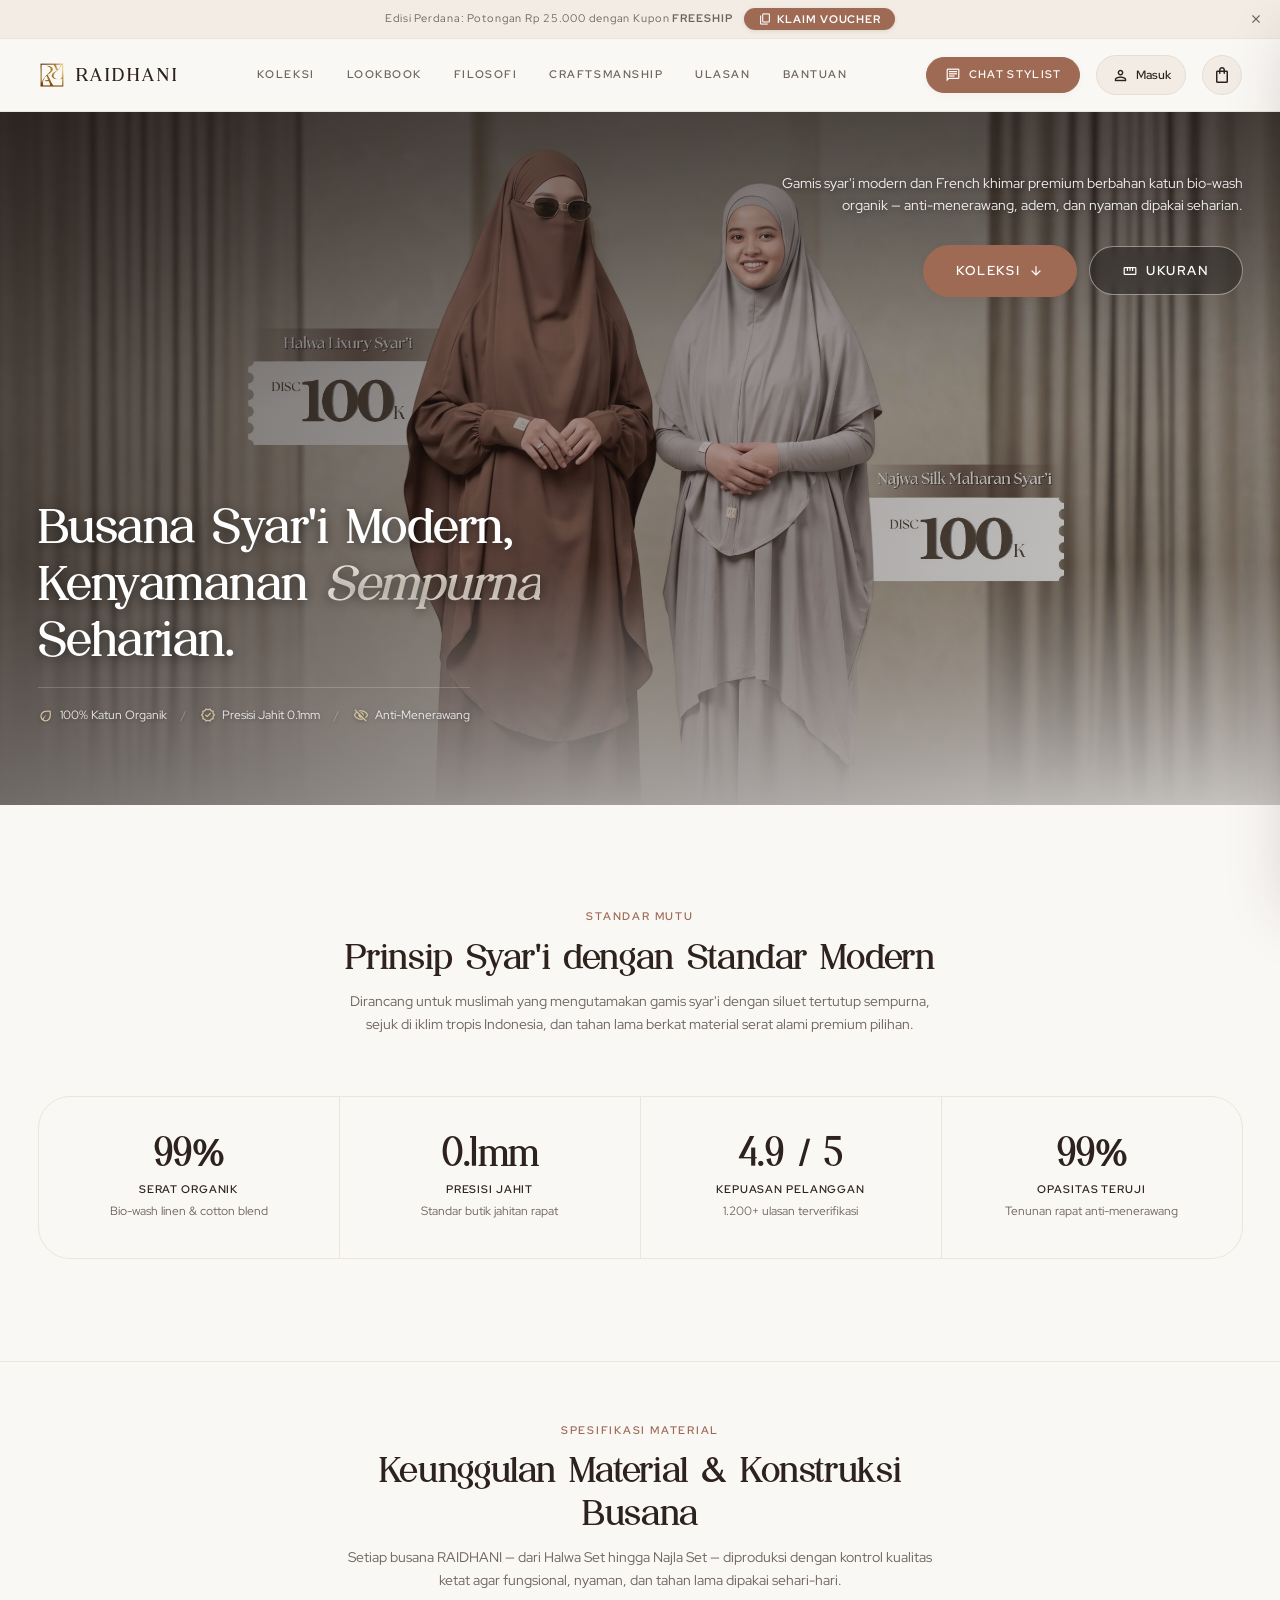
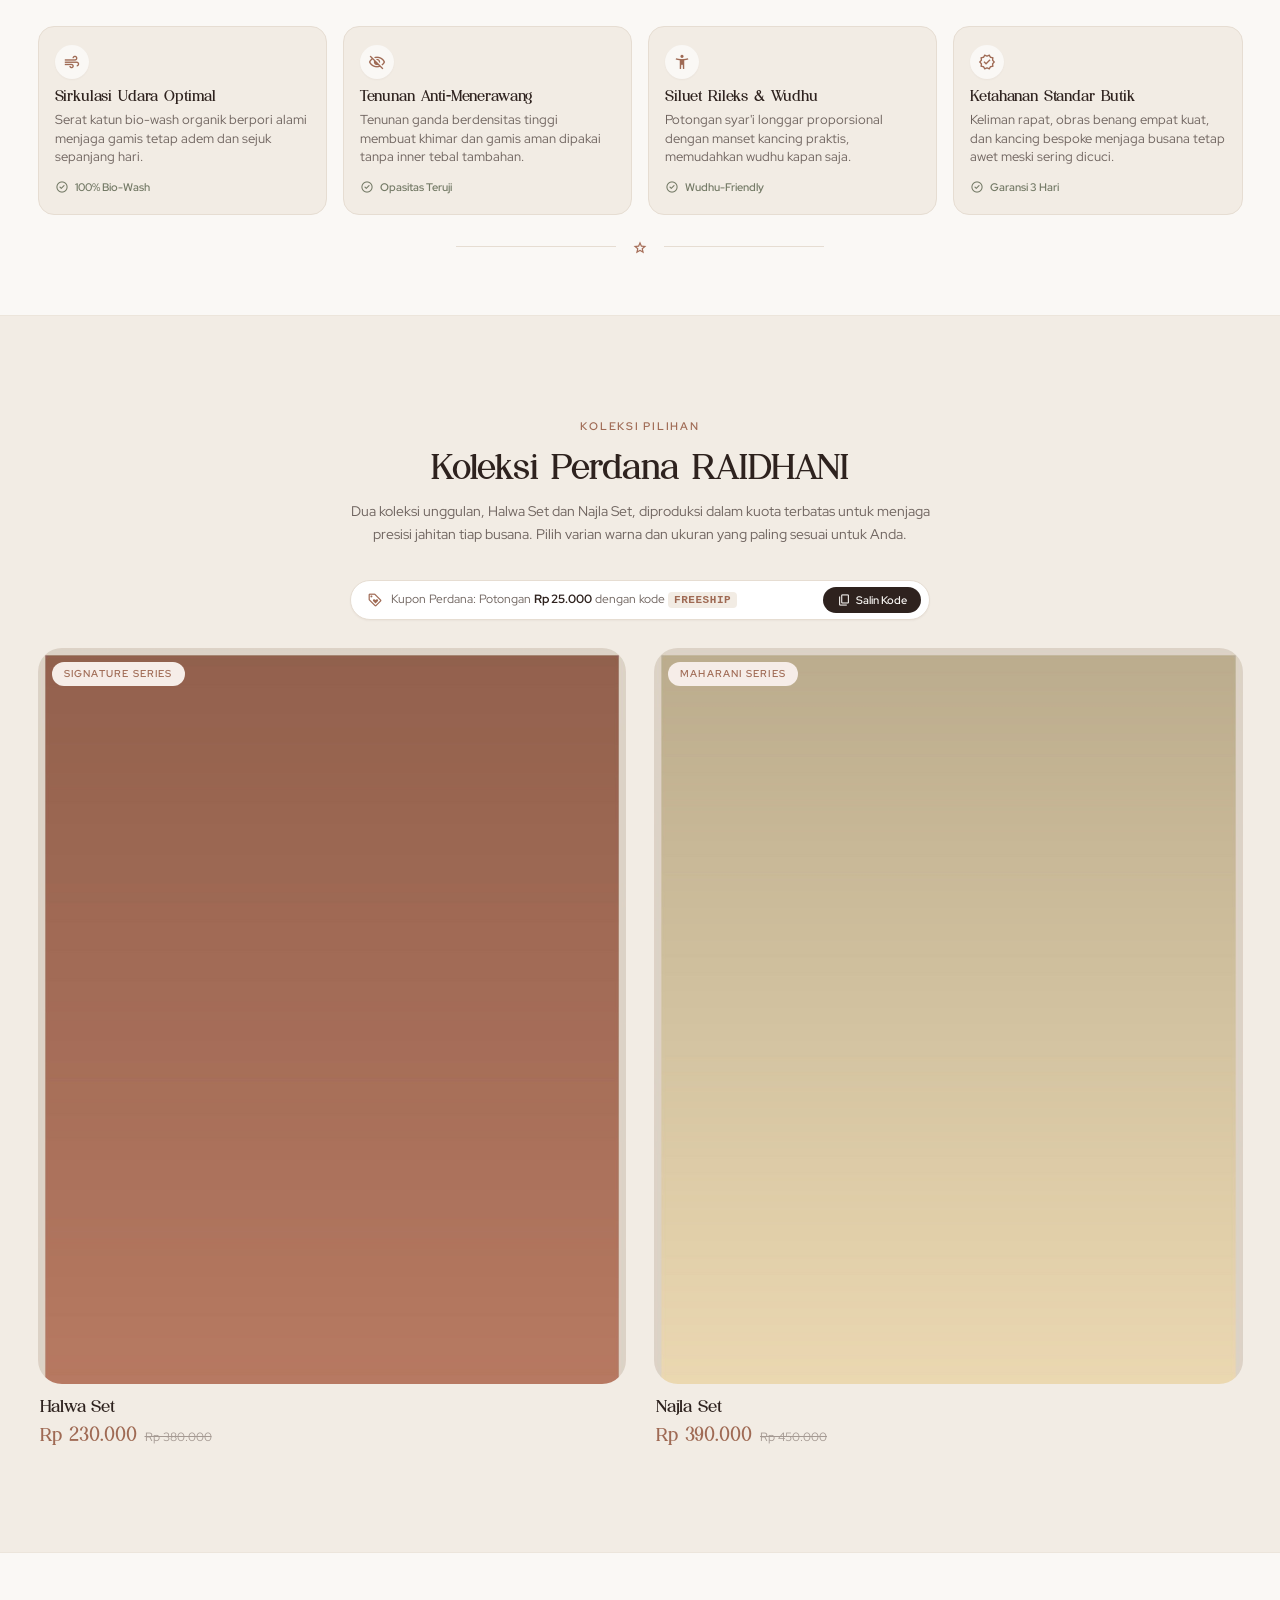
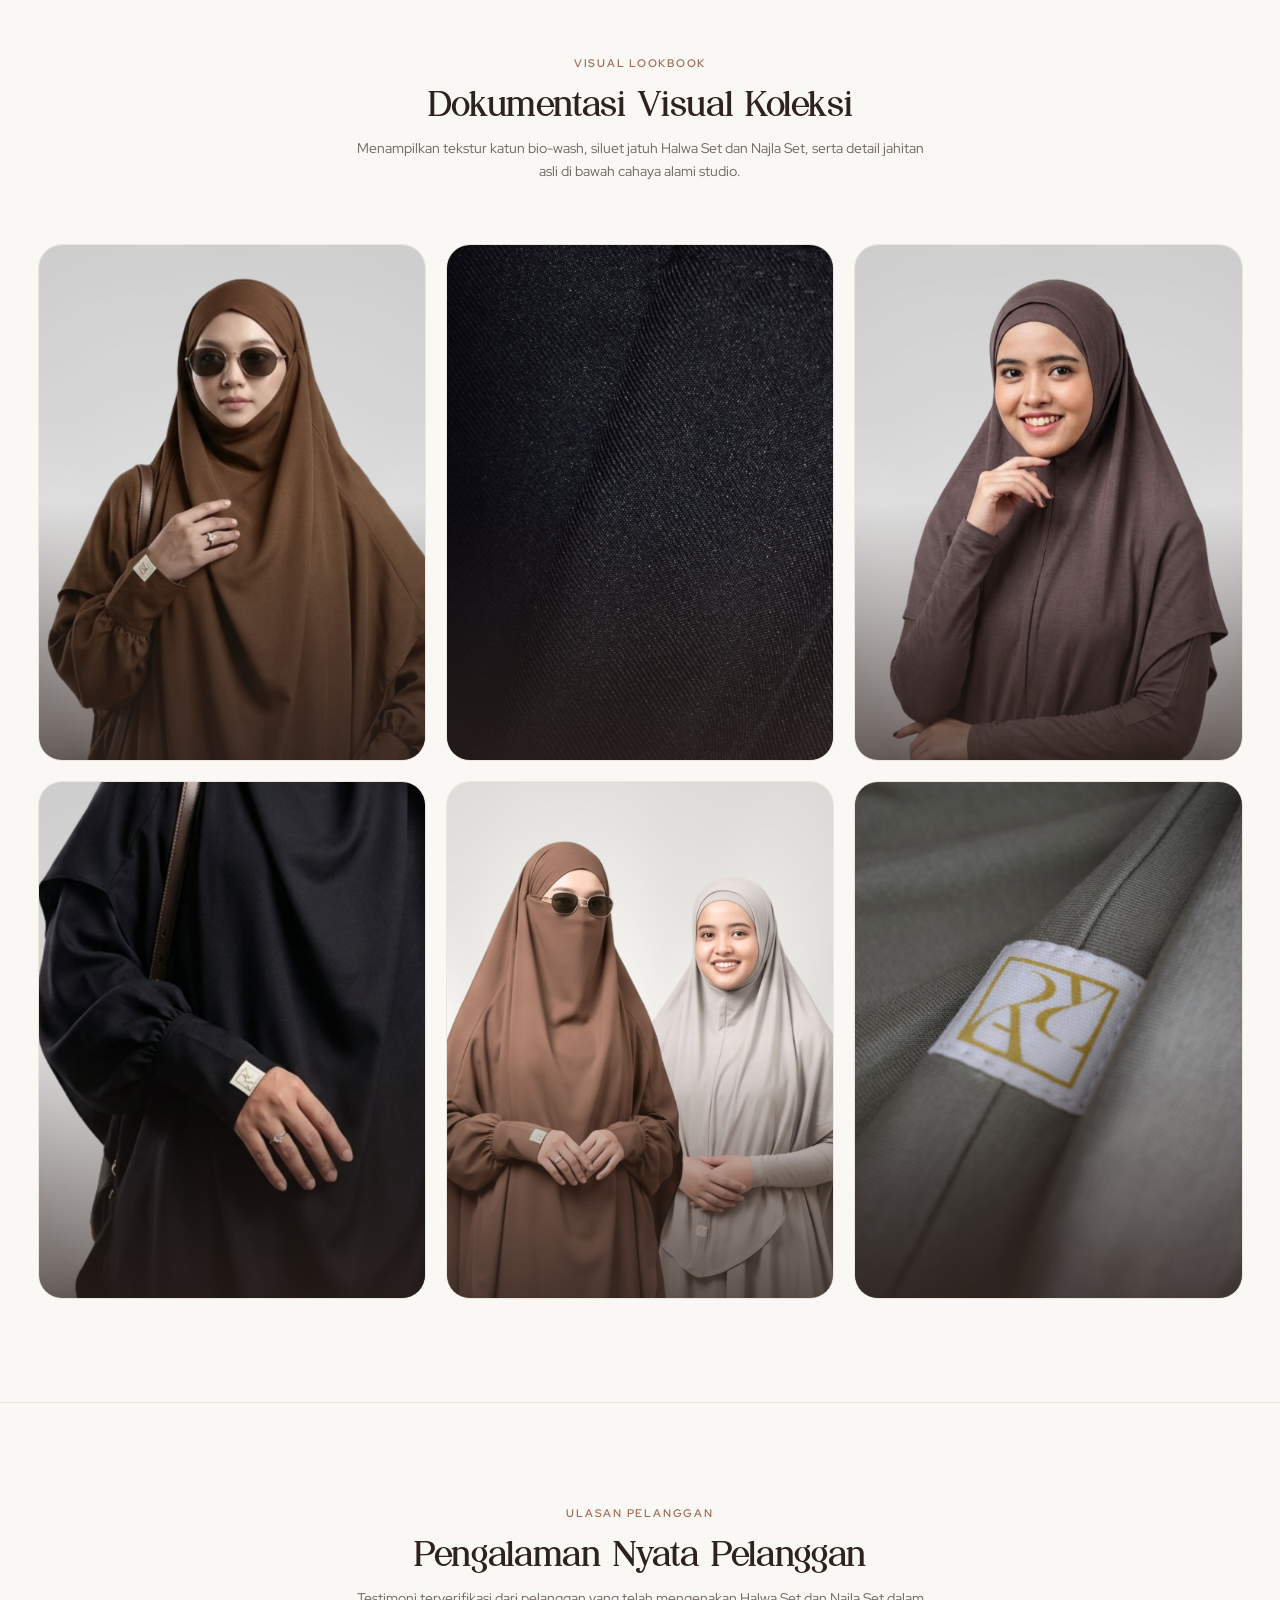
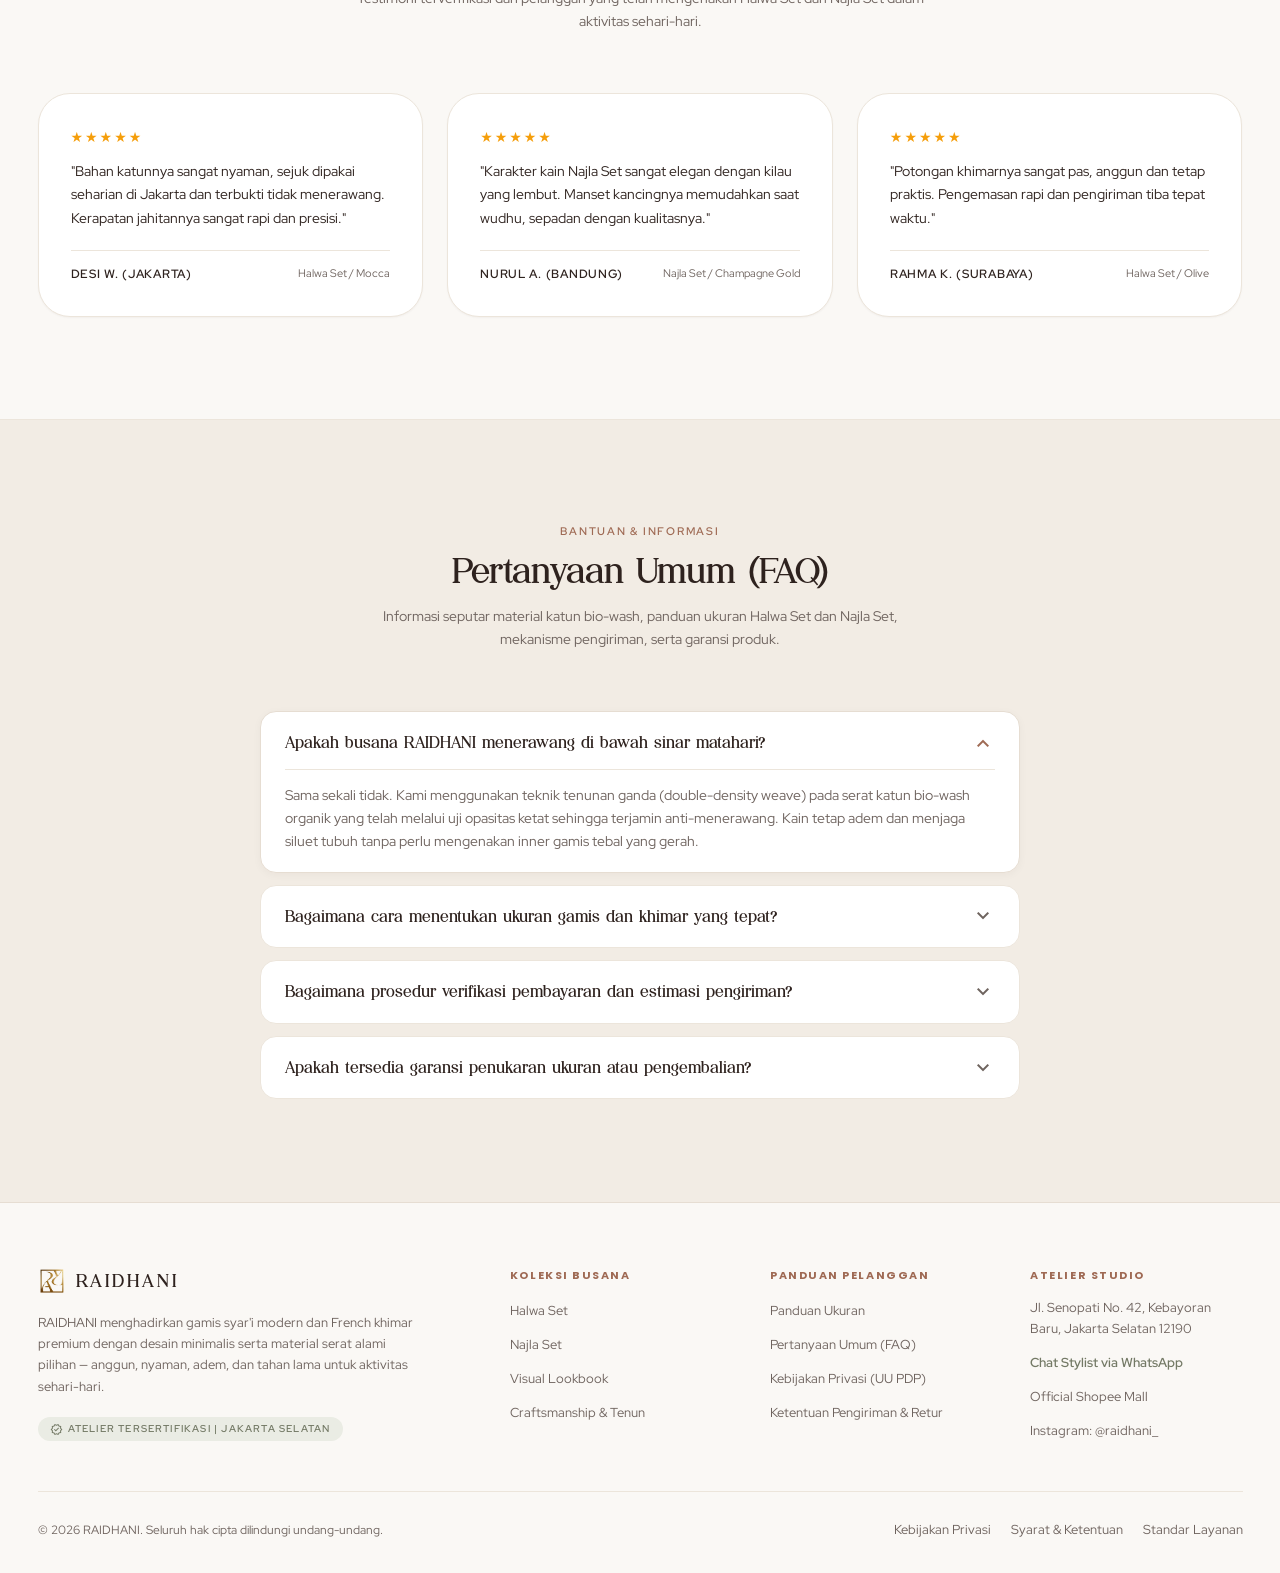
==== commit a8f88da4: "Rewrite site copy for SEO and update product names to Halwa Set / Najla Set Product names were short" ====
--- a/index.html
+++ b/index.html
@@ -4,22 +4,22 @@
 <head>
   <meta charset="UTF-8">
   <meta name="viewport" content="width=device-width, initial-scale=1">
-  <title>RAIDHANI | Busana Syar'i Modern & French Khimar Premium</title>
+  <title>Gamis Syar'i Modern & French Khimar Premium | RAIDHANI</title>
   <link rel="icon" href="/favicon.ico" sizes="48x48">
   <link rel="icon" type="image/png" sizes="32x32" href="media/brand/favicon-32x32.png">
   <link rel="icon" type="image/png" sizes="16x16" href="media/brand/favicon-16x16.png">
   <link rel="apple-touch-icon" sizes="180x180" href="media/brand/apple-touch-icon.png">
   <meta name="description"
-    content="Koleksi busana syar'i modern dari RAIDHANI. Material katun bio-wash organik yang sejuk, bertekstur jatuh rapi, dan anti-menerawang. Potongan langsung Rp 100.000 untuk edisi perdana.">
+    content="Gamis syar'i modern & French khimar premium dari RAIDHANI. Katun bio-wash organik adem, anti-menerawang, dan jatuh rapi — koleksi Halwa Set & Najla Set kini tersedia.">
   <meta name="keywords"
-    content="gamis syari modern, french khimar premium, busana syari minimalis, abaya modern, busana muslim elegan, raidhani">
+    content="gamis syar'i modern, french khimar premium, busana syar'i minimalis, abaya modern, busana muslim elegan, gamis anti menerawang, khimar katun organik, halwa set, najla set, raidhani">
 
   <!-- Open Graph / Meta Facebook -->
   <meta property="og:type" content="website">
   <meta property="og:url" content="https://raidhani.luxury/">
-  <meta property="og:title" content="RAIDHANI | Busana Syar'i Modern & French Khimar Premium">
+  <meta property="og:title" content="Gamis Syar'i Modern & French Khimar Premium | RAIDHANI">
   <meta property="og:description"
-    content="Busana syar'i modern dengan kenyamanan katun organik bio-wash alami yang sejuk dan anti-menerawang.">
+    content="Koleksi Halwa Set & Najla Set: busana syar'i modern berbahan katun bio-wash organik yang adem, jatuh rapi, dan anti-menerawang sepanjang hari.">
   <meta property="og:image" content="media/hero/hero.jpg">
 
   <!-- Brand Font Preload: Moonscape Serif Bold -->
@@ -73,15 +73,40 @@
       },
       {
         "@type": "Product",
-        "name": "Halwa Luxury Syar'i Set",
+        "name": "Halwa Set",
+        "sku": "RDH-HLW-01",
         "image": "media/produk-1-halwa/mocca-sand/foto-1.jpg",
-        "description": "French Khimar + Abaya 2-in-1 berbahan katun organik bio-wash dengan tenunan rapat anti menerawang.",
+        "description": "Halwa Set memadukan French khimar dan gamis syar'i dalam satu set berbahan katun bio-wash organik yang sejuk, jatuh rapi, dan anti-menerawang.",
         "brand": { "@type": "Brand", "name": "RAIDHANI" },
         "offers": {
           "@type": "Offer",
           "priceCurrency": "IDR",
           "price": "230000",
           "availability": "https://schema.org/InStock"
+        },
+        "aggregateRating": {
+          "@type": "AggregateRating",
+          "ratingValue": "4.9",
+          "reviewCount": "84"
+        }
+      },
+      {
+        "@type": "Product",
+        "name": "Najla Set",
+        "sku": "RDH-NJL-02",
+        "image": "media/produk-2-najla/champagne-gold/foto-1.jpg",
+        "description": "Najla Set hadir dari perpaduan silk satin blend lembut dengan kilau bersahaja dan manset kancing bespoke yang memudahkan wudhu.",
+        "brand": { "@type": "Brand", "name": "RAIDHANI" },
+        "offers": {
+          "@type": "Offer",
+          "priceCurrency": "IDR",
+          "price": "390000",
+          "availability": "https://schema.org/LimitedAvailability"
+        },
+        "aggregateRating": {
+          "@type": "AggregateRating",
+          "ratingValue": "4.95",
+          "reviewCount": "62"
         }
       }
     ]
@@ -198,7 +223,7 @@
       <div class="hero-bg-media">
         <picture>
           <source media="(max-width: 767px)" srcset="media/hero/hero-mobile.jpg">
-          <img src="media/hero/hero.jpg" alt="RAIDHANI Quiet Luxury Modest Couture" class="hero-bg-img"
+          <img src="media/hero/hero.jpg" alt="Gamis Syar'i Modern dan French Khimar Premium RAIDHANI" class="hero-bg-img"
             fetchpriority="high">
         </picture>
         <div class="hero-overlay"></div>
@@ -208,8 +233,8 @@
         <div class="hero-top-row">
           <div class="hero-top-content">
             <p class="hero-subtext">
-              Busana syar'i modern: gamis dan french khimar berbahan katun organik anti-menerawang, sejuk dan nyaman
-              seharian.
+              Gamis syar'i modern dan French khimar premium berbahan katun bio-wash organik — anti-menerawang, adem,
+              dan nyaman dipakai seharian.
             </p>
 
             <div class="hero-cta-group">
@@ -264,8 +289,8 @@
           <span class="section-eyebrow">Standar Mutu</span>
           <h2 class="section-title">Prinsip Syar'i dengan Standar Modern</h2>
           <p class="section-subtitle">
-            Dirancang untuk muslimah yang mengutamakan busana syar'i yang menutup siluet tubuh secara sempurna, tetap
-            sejuk di iklim tropis, dan tahan lama melalui pemilihan material serat alami premium.
+            Dirancang untuk muslimah yang mengutamakan gamis syar'i dengan siluet tertutup sempurna, sejuk di iklim
+            tropis Indonesia, dan tahan lama berkat material serat alami premium pilihan.
           </p>
         </div>
 
@@ -305,8 +330,8 @@
           <span class="section-eyebrow">Spesifikasi Material</span>
           <h2 class="section-title">Keunggulan Material & Konstruksi Busana</h2>
           <p class="section-subtitle">
-            Setiap helai busana RAIDHANI diproduksi dengan standar kontrol kualitas ketat untuk menjamin fungsionalitas
-            dan kenyamanan maksimal.
+            Setiap busana RAIDHANI — dari Halwa Set hingga Najla Set — diproduksi dengan kontrol kualitas ketat agar
+            fungsional, nyaman, dan tahan lama dipakai sehari-hari.
           </p>
         </div>
 
@@ -320,7 +345,7 @@
               </div>
               <h3 class="bento-title">Sirkulasi Udara Optimal</h3>
               <p class="bento-text">
-                Katun bio-wash organik dengan porositas alami, tetap sejuk sepanjang hari.
+                Serat katun bio-wash organik berpori alami menjaga gamis tetap adem dan sejuk sepanjang hari.
               </p>
             </div>
             <div
@@ -338,7 +363,7 @@
               </div>
               <h3 class="bento-title">Tenunan Anti-Menerawang</h3>
               <p class="bento-text">
-                Konstruksi tenun ganda densitas tinggi, aman tanpa perlu inner tebal tambahan.
+                Tenunan ganda berdensitas tinggi membuat khimar dan gamis aman dipakai tanpa inner tebal tambahan.
               </p>
             </div>
             <div
@@ -356,7 +381,7 @@
               </div>
               <h3 class="bento-title">Siluet Rileks & Wudhu</h3>
               <p class="bento-text">
-                Potongan longgar proporsional dengan manset kancing praktis ramah wudhu.
+                Potongan syar'i longgar proporsional dengan manset kancing praktis, memudahkan wudhu kapan saja.
               </p>
             </div>
             <div
@@ -374,7 +399,8 @@
               </div>
               <h3 class="bento-title">Ketahanan Standar Butik</h3>
               <p class="bento-text">
-                Keliman rapat, obras benang empat kuat, dan kancing bespoke tahan cuci.
+                Keliman rapat, obras benang empat kuat, dan kancing bespoke menjaga busana tetap awet meski sering
+                dicuci.
               </p>
             </div>
             <div
@@ -401,8 +427,8 @@
           <span class="section-eyebrow">Koleksi Pilihan</span>
           <h2 class="section-title">Koleksi Perdana RAIDHANI</h2>
           <p class="section-subtitle">
-            Diproduksi dalam kuota terbatas untuk menjaga presisi pengerjaan. Pilih varian warna dan ukuran yang sesuai
-            untuk Anda.
+            Dua koleksi unggulan, Halwa Set dan Najla Set, diproduksi dalam kuota terbatas untuk menjaga presisi
+            jahitan tiap busana. Pilih varian warna dan ukuran yang paling sesuai untuk Anda.
           </p>
         </div>
 
@@ -439,14 +465,15 @@
           <span class="section-eyebrow">Visual Lookbook</span>
           <h2 class="section-title">Dokumentasi Visual Koleksi</h2>
           <p class="section-subtitle">
-            Menampilkan tekstur material, siluet drape, dan detail jahitan asli di bawah pencahayaan alami studio.
+            Menampilkan tekstur katun bio-wash, siluet jatuh Halwa Set dan Najla Set, serta detail jahitan asli di
+            bawah cahaya alami studio.
           </p>
         </div>
 
         <div class="lookbook-grid">
           <!-- Item 1 -->
           <div class="lookbook-item">
-            <img src="media/dokumentasi/dok-1.jpg" alt="Halwa Set Mocca Drapery" loading="lazy" class="lookbook-img">
+            <img src="media/dokumentasi/dok-1.jpg" alt="Detail Drapery Halwa Set Warna Mocca Sand" loading="lazy" class="lookbook-img">
             <div class="lookbook-overlay">
               <span class="lookbook-label"></span>
             </div>
@@ -454,7 +481,7 @@
 
           <!-- Item 2 -->
           <div class="lookbook-item">
-            <img src="media/dokumentasi/dok-2.jpg" alt="French Khimar Drapes Studio" loading="lazy"
+            <img src="media/dokumentasi/dok-2.jpg" alt="Detail French Khimar RAIDHANI di Studio Fotografi" loading="lazy"
               class="lookbook-img">
             <div class="lookbook-overlay">
               <span class="lookbook-label"></span>
@@ -463,7 +490,7 @@
 
           <!-- Item 3 -->
           <div class="lookbook-item">
-            <img src="media/dokumentasi/dok-3.jpg" alt="Najla Silk Gown Elegance" loading="lazy" class="lookbook-img">
+            <img src="media/dokumentasi/dok-3.jpg" alt="Najla Set Silk Satin Elegan Warna Champagne Gold" loading="lazy" class="lookbook-img">
             <div class="lookbook-overlay">
               <span class="lookbook-label"></span>
             </div>
@@ -471,7 +498,7 @@
 
           <!-- Item 4 -->
           <div class="lookbook-item">
-            <img src="media/dokumentasi/dok-4.jpg" alt="Detail Serat Organic Linen Bio-Wash" loading="lazy"
+            <img src="media/dokumentasi/dok-4.jpg" alt="Tekstur Serat Katun Bio-Wash Organik RAIDHANI" loading="lazy"
               class="lookbook-img">
             <div class="lookbook-overlay">
               <span class="lookbook-label"></span>
@@ -480,7 +507,7 @@
 
           <!-- Item 5 -->
           <div class="lookbook-item">
-            <img src="media/dokumentasi/dok-5.jpg" alt="Presisi Jahitan Keliman 0.1mm" loading="lazy"
+            <img src="media/dokumentasi/dok-5.jpg" alt="Presisi Jahitan Keliman Gamis Syar'i RAIDHANI" loading="lazy"
               class="lookbook-img">
             <div class="lookbook-overlay">
               <span class="lookbook-label"></span>
@@ -489,7 +516,7 @@
 
           <!-- Item 6 -->
           <div class="lookbook-item">
-            <img src="media/dokumentasi/dok-6.jpg" alt="Detail Kancing Manset Bespoke" loading="lazy"
+            <img src="media/dokumentasi/dok-6.jpg" alt="Detail Kancing Manset Bespoke Ramah Wudhu" loading="lazy"
               class="lookbook-img">
             <div class="lookbook-overlay">
               <span class="lookbook-label"></span>
@@ -508,7 +535,8 @@
           <span class="section-eyebrow">Ulasan Pelanggan</span>
           <h2 class="section-title">Pengalaman Nyata Pelanggan</h2>
           <p class="section-subtitle">
-            Testimoni terverifikasi dari para pelanggan yang telah mengenakan busana RAIDHANI.
+            Testimoni terverifikasi dari pelanggan yang telah mengenakan Halwa Set dan Najla Set dalam aktivitas
+            sehari-hari.
           </p>
         </div>
 
@@ -533,13 +561,13 @@
             <div>
               <div style="color: #F59E0B; font-size: 14px; margin-bottom: 12px; letter-spacing: 2px;">★★★★★</div>
               <p class="testi-quote">
-                "Karakter kain Najla Silk sangat elegan dengan kilau yang lembut. Manset kancingnya memudahkan saat
+                "Karakter kain Najla Set sangat elegan dengan kilau yang lembut. Manset kancingnya memudahkan saat
                 wudhu, sepadan dengan kualitasnya."
               </p>
             </div>
             <div class="testi-author-info">
               <span class="testi-author-name">Nurul A. (Bandung)</span>
-              <span class="testi-product-tag">Najla Silk / Gold</span>
+              <span class="testi-product-tag">Najla Set / Champagne Gold</span>
             </div>
           </div>
 
@@ -570,7 +598,8 @@
           <span class="section-eyebrow">Bantuan & Informasi</span>
           <h2 class="section-title">Pertanyaan Umum (FAQ)</h2>
           <p class="section-subtitle">
-            Informasi seputar material bahan, panduan ukuran, mekanisme pengiriman, serta garansi produk.
+            Informasi seputar material katun bio-wash, panduan ukuran Halwa Set dan Najla Set, mekanisme pengiriman,
+            serta garansi produk.
           </p>
         </div>
 
@@ -582,9 +611,9 @@
               <span class="material-symbols-outlined accordion-chevron">expand_more</span>
             </summary>
             <div class="accordion-body">
-              Sama sekali tidak. Kami menggunakan teknik tenunan ganda (double-density weave) pada serat organik
-              bio-wash yang telah melalui uji opasitas ketat. Kain menjaga siluet tubuh tanpa perlu mengenakan inner
-              gamis tebal yang gerah.
+              Sama sekali tidak. Kami menggunakan teknik tenunan ganda (double-density weave) pada serat katun
+              bio-wash organik yang telah melalui uji opasitas ketat sehingga terjamin anti-menerawang. Kain tetap
+              adem dan menjaga siluet tubuh tanpa perlu mengenakan inner gamis tebal yang gerah.
             </div>
           </details>
 
@@ -596,7 +625,7 @@
             </summary>
             <div class="accordion-body">
               Halwa Set hadir dalam S/M (rekomendasi tinggi 155-162 cm, LD 100 cm) dan L/XL (tinggi 163 cm ke atas, LD
-              110 cm), serta XXL (LD 120 cm). Najla Silk hadir dalam All-Size fit hingga XXL dengan drapery yang jatuh
+              110 cm), serta XXL (LD 120 cm). Najla Set hadir dalam All-Size fit hingga XXL dengan drapery yang jatuh
               mengikuti postur tubuh. Anda dapat membuka tombol Panduan Ukuran di atas untuk tabel lengkap.
             </div>
           </details>
@@ -644,8 +673,8 @@
             <span class="brand-wordmark">RAIDHANI</span>
           </a>
           <p style="font-size: 13px; color: var(--color-text-muted); line-height: 1.65; max-width: 380px;">
-            Brand busana syar'i modern dengan pendekatan desain minimalis dan material serat alami pilihan. Berkomitmen
-            menghadirkan busana anggun, nyaman, dan berdaya tahan tinggi.
+            RAIDHANI menghadirkan gamis syar'i modern dan French khimar premium dengan desain minimalis serta material
+            serat alami pilihan — anggun, nyaman, adem, dan tahan lama untuk aktivitas sehari-hari.
           </p>
           <div style="margin-top: 4px;">
             <span class="badge badge-sage">
@@ -659,8 +688,8 @@
         <div>
           <h4 class="footer-col-title">Koleksi Busana</h4>
           <ul class="footer-links">
-            <li><a href="#katalog-produk" class="footer-link">Halwa French Khimar</a></li>
-            <li><a href="#katalog-produk" class="footer-link">Najla Silk Maharani</a></li>
+            <li><a href="#katalog-produk" class="footer-link">Halwa Set</a></li>
+            <li><a href="#katalog-produk" class="footer-link">Najla Set</a></li>
             <li><a href="#lookbook" class="footer-link">Visual Lookbook</a></li>
             <li><a href="#mengapa-raidhani" class="footer-link">Craftsmanship & Tenun</a></li>
           </ul>
@@ -716,7 +745,7 @@
           <span class="badge badge-signature" style="margin-bottom: 8px;">Atelier Measurement Standard</span>
           <h3 id="sizeguide-title" style="font-size: 24px;">Panduan Ukuran Gamis & Khimar</h3>
           <p style="font-size: 13px; color: var(--color-text-muted); margin-top: 4px;">
-            Potongan syar'i yang rileks dan nggak mengepas badan.
+            Potongan syar'i yang rileks dan tidak membentuk lekuk tubuh.
           </p>
         </div>
         <button class="modal-close-btn" onclick="RaidhaniModal.closeSizeGuide()" aria-label="Tutup Panduan Ukuran">
@@ -1114,8 +1143,8 @@
               <span class="material-symbols-outlined">close</span>
             </button>
           </div>
-          <h2 id="detail-modal-title" class="detail-modal-title">Halwa Luxury Syar'i Set</h2>
-          <p id="detail-modal-tagline" class="detail-modal-tagline">French Khimar + Abaya 2-in-1 Siluet Rileks</p>
+          <h2 id="detail-modal-title" class="detail-modal-title">Halwa Set</h2>
+          <p id="detail-modal-tagline" class="detail-modal-tagline">French Khimar & Gamis 2-in-1, Adem dan Anti-Menerawang</p>
           <div
             style="display: flex; align-items: center; gap: 6px; margin-top: 6px; font-size: 12px; color: var(--color-text-muted);">
             <span class="material-symbols-outlined" style="font-size: 14px; color: #F59E0B;">star</span>
@@ -1162,8 +1191,9 @@
             style="font-size: 11px; font-weight: 700; text-transform: uppercase; color: var(--color-text-muted); letter-spacing: 0.08em; display: block; margin-bottom: 6px;">Keterangan
             Produk</span>
           <p id="detail-modal-desc" class="detail-modal-desc">
-            Gamis syar'i bahan katun organik bio-wash yang adem dan nggak nerawang, dengan potongan nyaman yang nggak
-            membentuk lekuk tubuh. Manset juga gampang dilipat pas wudhu.
+            Halwa Set memadukan French khimar dan gamis syar'i dalam satu set berbahan katun bio-wash organik yang
+            sejuk, jatuh rapi, dan anti-menerawang. Potongan longgar proporsional ini menutup siluet tubuh dengan
+            sempurna, nyaman dipakai seharian, dan tetap anggun untuk berbagai aktivitas.
           </p>
         </div>
 
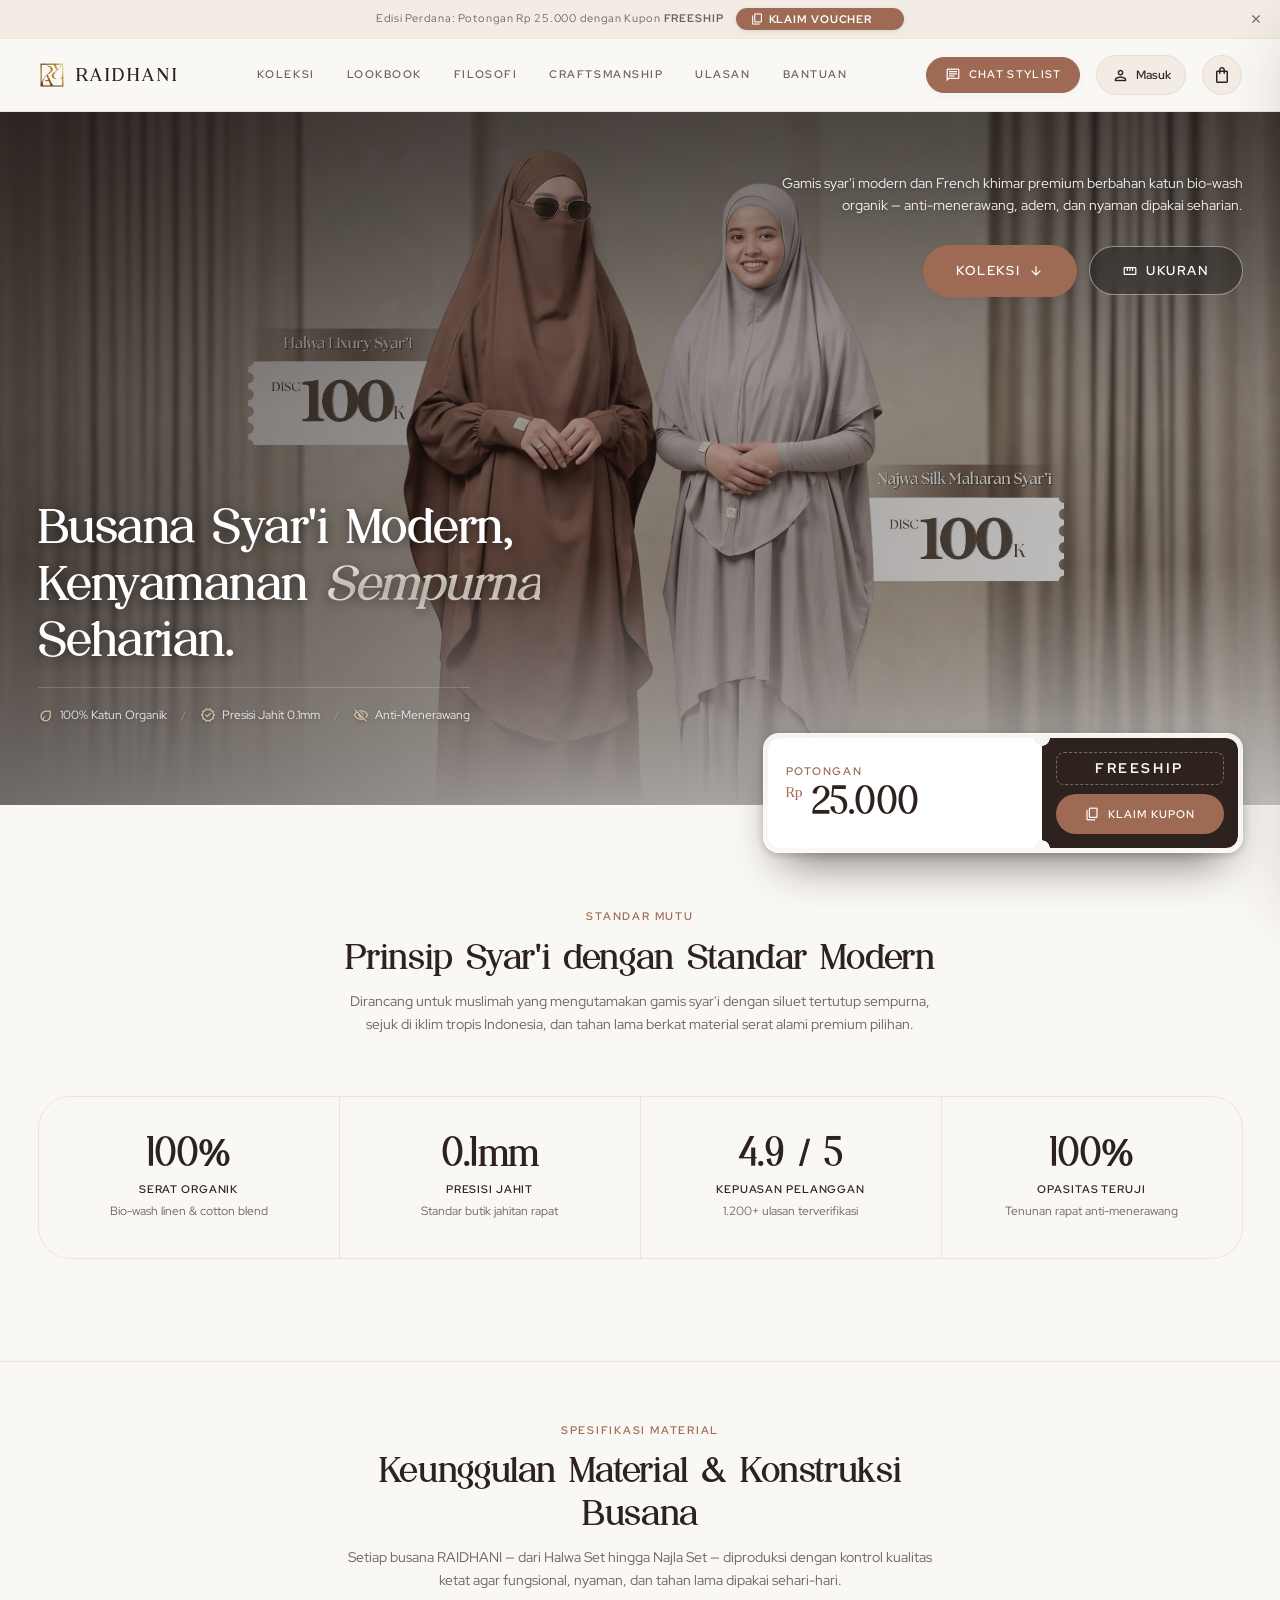
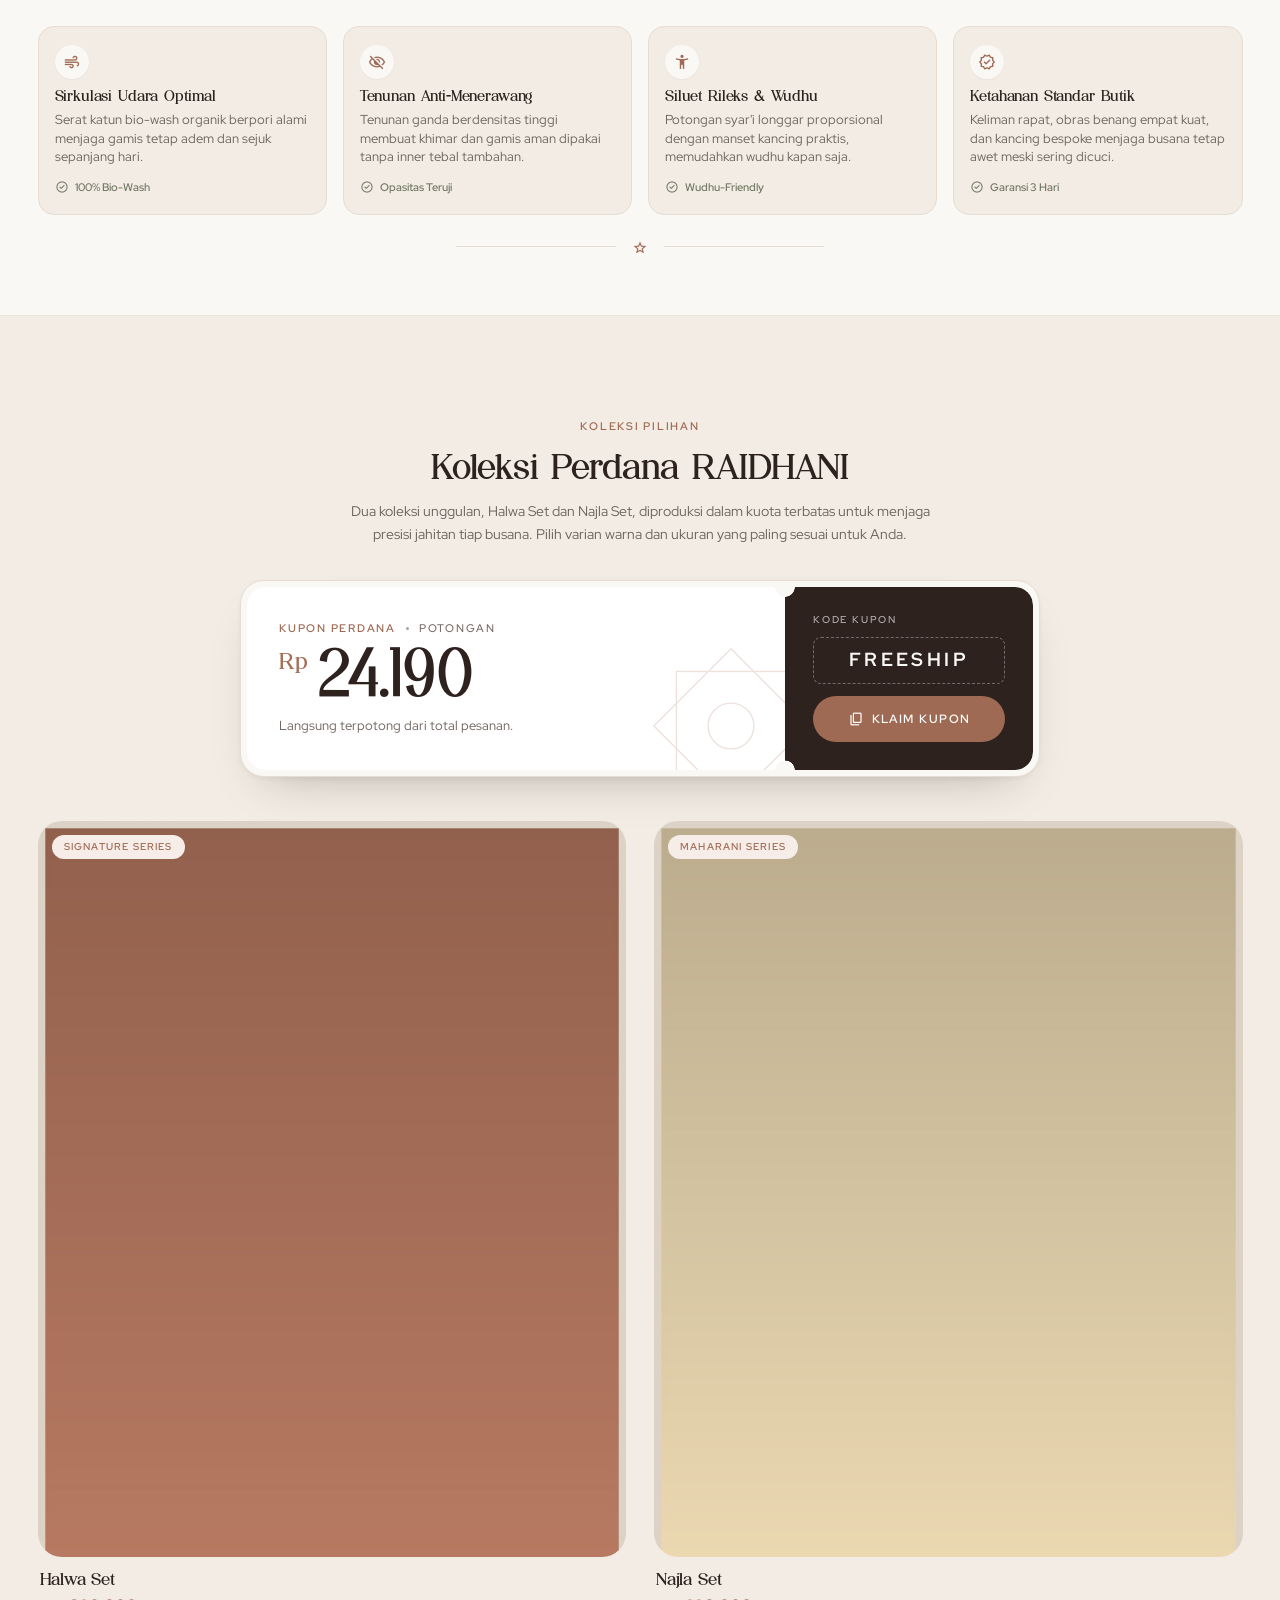
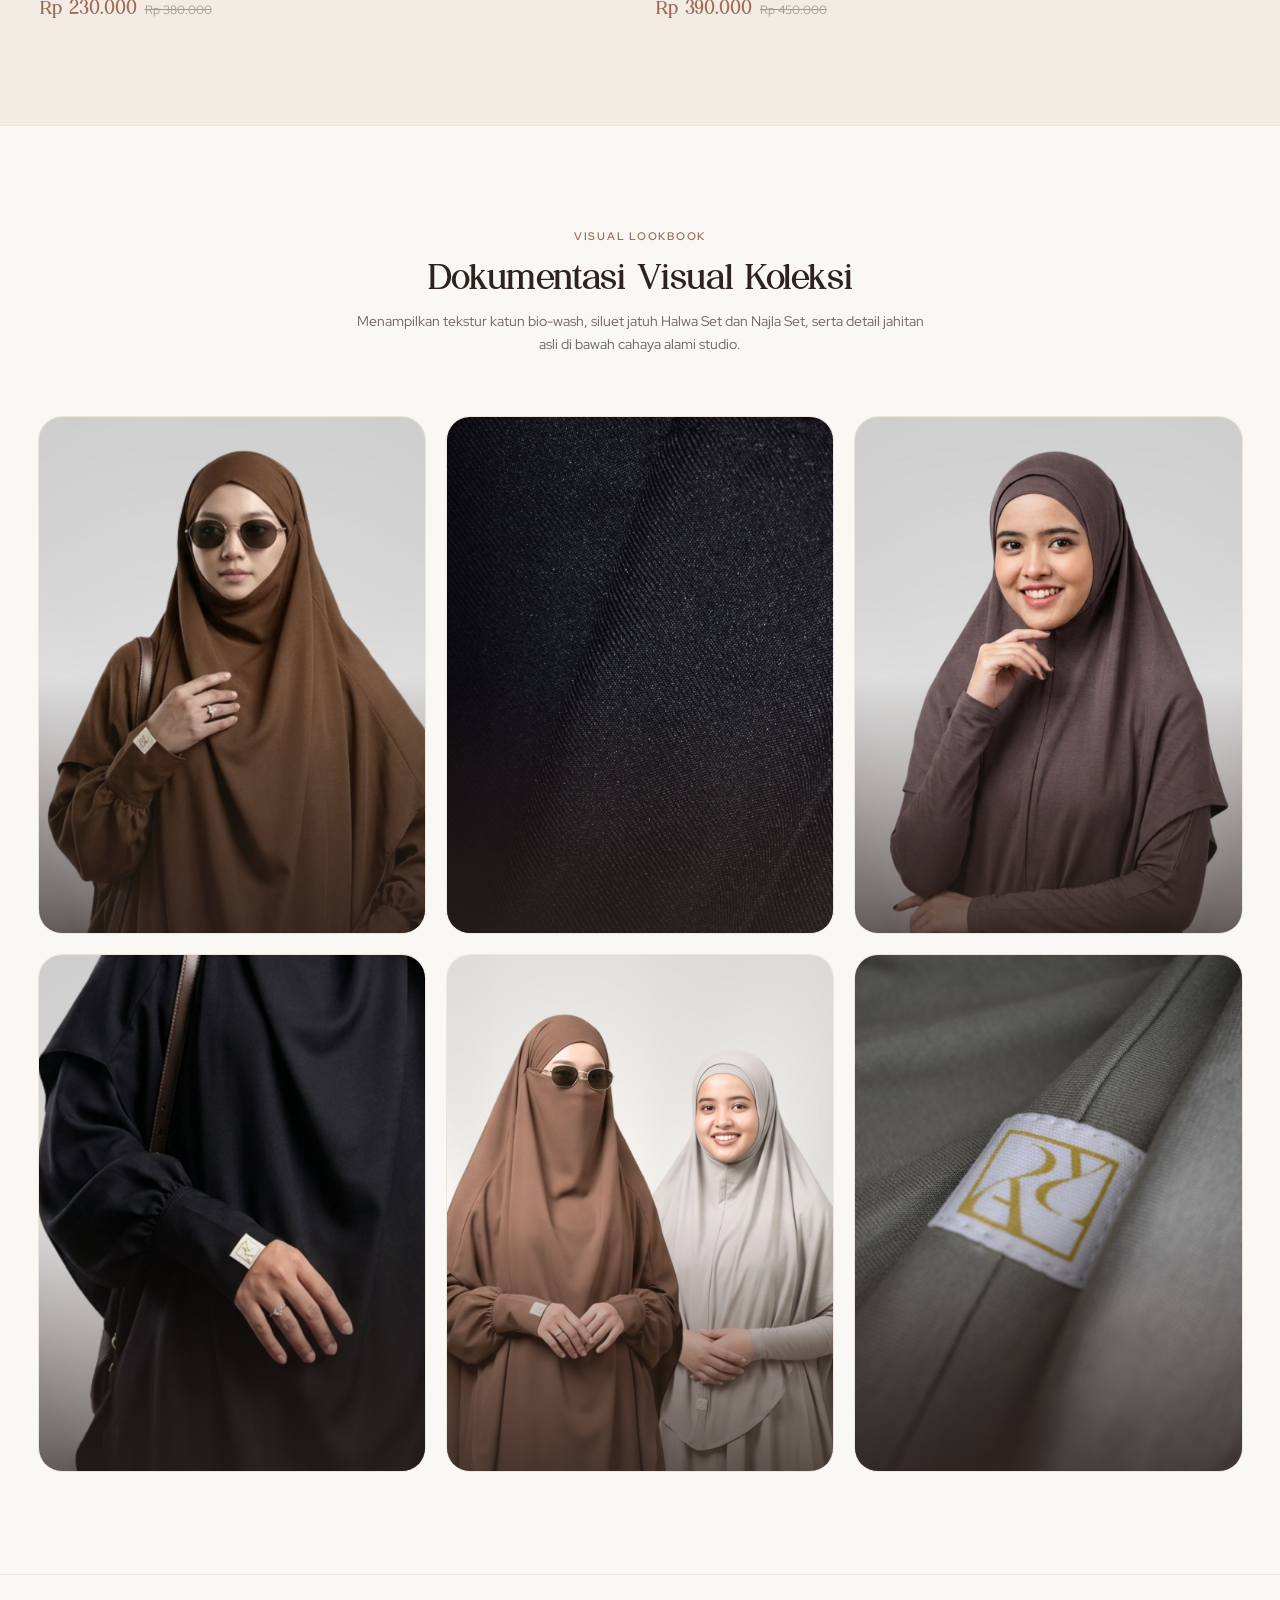
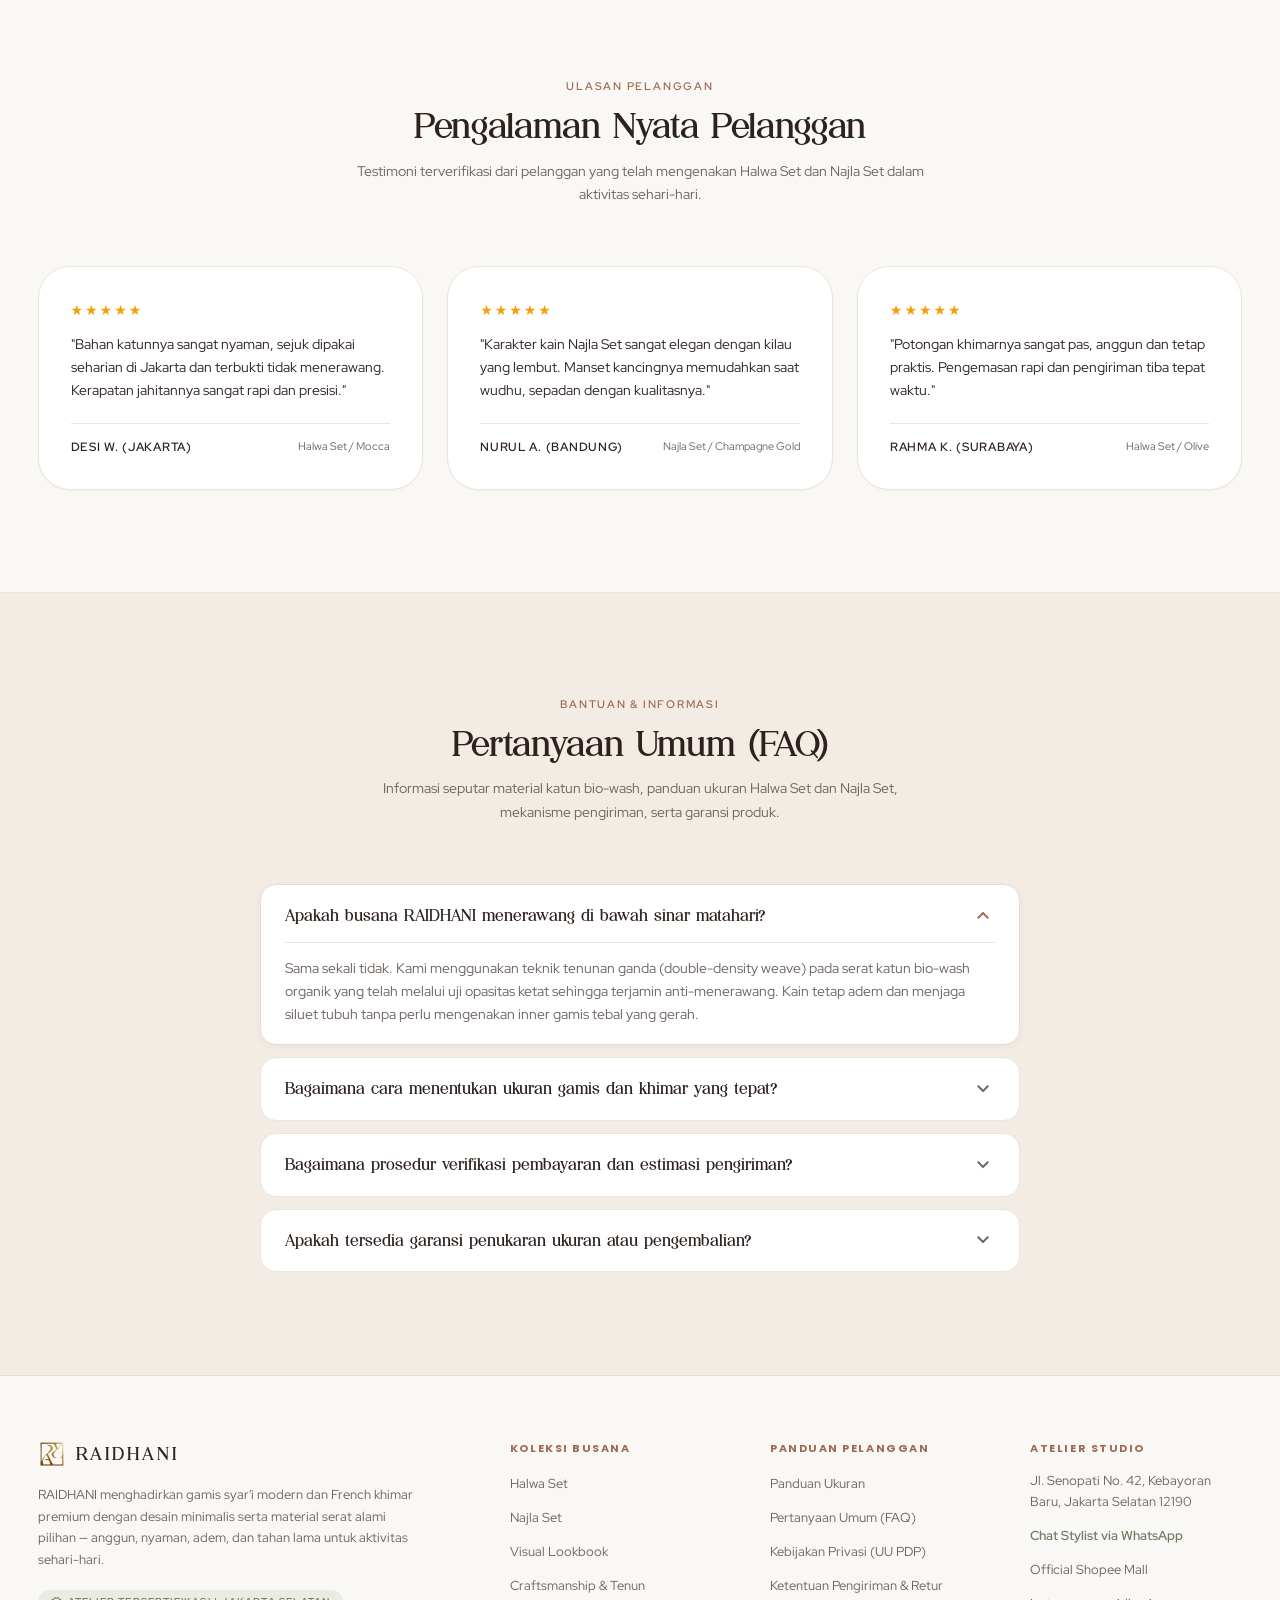
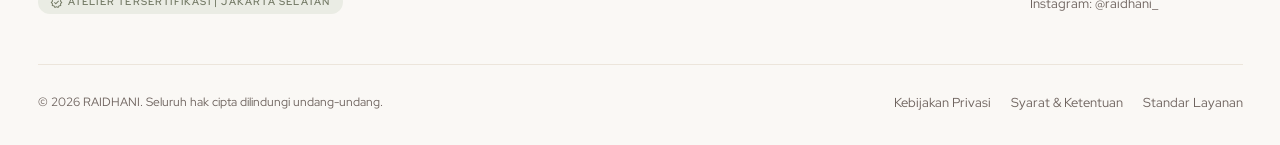
==== commit 72771878: "Card Kupon" ====
--- a/index.html
+++ b/index.html
@@ -40,6 +40,7 @@
   <link rel="stylesheet" href="assets/css/base.css">
   <link rel="stylesheet" href="assets/css/components.css">
   <link rel="stylesheet" href="assets/css/layout.css">
+  <link rel="stylesheet" href="assets/css/coupon.css?v=20260921">
 
   <!-- JSON-LD Structured Data (SEO PRD §10.4) -->
   <script type="application/ld+json">
@@ -121,11 +122,19 @@
   <!-- ============================================================ -->
   <div class="announcement-bar" id="announcement-bar" role="region" aria-label="Pengumuman Promo">
     <div style="display: flex; align-items: center; justify-content: center; gap: 12px; flex-wrap: wrap;">
-      <span id="announcement-promo-text">Potongan Rp 100.000 dengan Kupon <strong>RAIDHANI100K</strong></span>
-      <button type="button" class="promo-claim-btn" id="announcement-claim-btn" data-code="RAIDHANI100K"
-        style="padding: 4px 14px; font-size: 11px; font-weight: 700; text-transform: uppercase; letter-spacing: 0.08em; border-radius: 9999px; background: var(--color-accent-1-interactive); color: #FFFFFF; border: none; cursor: pointer; display: inline-flex; align-items: center; gap: 5px; box-shadow: 0 1px 4px rgba(0,0,0,0.1); transition: all 150ms ease;">
-        <span class="material-symbols-outlined" style="font-size: 14px;">content_copy</span>
-        <span>Klaim Voucher</span>
+      <!-- Teks & kode diisi RaidhaniState.renderCouponPromo() dari kupon aktif.
+           Tombol nonaktif sampai kupon termuat, supaya tidak pernah mengklaim kode yang belum diketahui. -->
+      <span id="announcement-promo-text">Kupon Perdana RAIDHANI</span>
+      <button type="button" class="promo-claim-btn announcement-claim-btn" id="announcement-claim-btn" data-code=""
+        disabled>
+        <span class="announcement-claim-idle">
+          <span class="material-symbols-outlined" aria-hidden="true">content_copy</span>
+          <span>Klaim Voucher</span>
+        </span>
+        <span class="announcement-claim-done">
+          <span class="material-symbols-outlined" aria-hidden="true">check_circle</span>
+          <span>Kupon Terpasang</span>
+        </span>
       </button>
     </div>
     <button class="announcement-close-btn" id="announcement-close-btn" aria-label="Tutup Pengumuman">
@@ -273,6 +282,10 @@
               <span>Anti-Menerawang</span>
             </div>
           </div>
+
+          <!-- Tiket kupon ringkas: diisi assets/js/coupon-ticket.js dari kupon aktif -->
+          <div class="coupon-ticket" data-coupon-ticket data-variant="hero" data-state="pending" role="region"
+            aria-label="Kupon Perdana"></div>
         </div>
       </div>
     </section>
@@ -432,19 +445,9 @@
           </p>
         </div>
 
-        <!-- Compact Minimalist Voucher Strip (FR-7) -->
-        <div class="voucher-strip" id="voucher-strip" role="region" aria-label="Promo Kupon">
-          <div class="voucher-strip-content">
-            <span class="material-symbols-outlined voucher-strip-icon">loyalty</span>
-            <span class="voucher-strip-text" id="voucher-strip-text">Kupon Perdana: Potongan <strong>Rp 100.000</strong>
-              dengan kode <code class="voucher-strip-code">RAIDHANI100K</code></span>
-          </div>
-          <button type="button" class="btn-voucher-copy promo-claim-btn" id="voucher-strip-claim-btn"
-            data-code="RAIDHANI100K" aria-label="Salin Kode Kupon RAIDHANI100K">
-            <span class="material-symbols-outlined" style="font-size: 14px;">content_copy</span>
-            <span>Salin Kode</span>
-          </button>
-        </div>
+        <!-- Tiket kupon penuh (FR-7): diisi assets/js/coupon-ticket.js dari kupon aktif -->
+        <div class="coupon-ticket" data-coupon-ticket data-variant="section" data-state="pending" role="region"
+          aria-label="Kupon Perdana"></div>
 
         <!-- Card produk dirender otomatis oleh state.js dari data katalog
              (Supabase / localStorage) — 100% diatur lewat admin dashboard,
@@ -1335,11 +1338,12 @@
   <script src="assets/js/supabase-client.js?v=20260918"></script>
   <script src="assets/js/auth.js?v=20260915"></script>
   <script src="assets/js/cart.js?v=20260915"></script>
-  <script src="assets/js/state.js?v=20260918"></script>
+  <script src="assets/js/state.js?v=20260921"></script>
   <script src="assets/js/whatsapp-link.js?v=20260915"></script>
   <script src="assets/js/analytics.js?v=20260915"></script>
   <script src="assets/js/product-selector.js?v=20260918"></script>
-  <script src="assets/js/modal-checkout.js?v=20260918"></script>
+  <script src="assets/js/modal-checkout.js?v=20260921"></script>
+  <script src="assets/js/coupon-ticket.js?v=20260921"></script>
   <script src="assets/js/counter-animation.js?v=20260915"></script>
   <script src="assets/js/main.js?v=20260915"></script>
 
--- a/assets/css/layout.css
+++ b/assets/css/layout.css
@@ -295,7 +295,9 @@
   min-height: calc(85vh - 72px);
   display: flex;
   align-items: stretch;
-  overflow: hidden;
+  /* Hanya sumbu-x yang dipotong: tiket kupon menumpang di tepi bawah hero
+     (lihat coupon.css) dan harus boleh menjulur ke bawah. */
+  overflow-x: clip;
 }
 
 @media (max-width: 767px) {
@@ -704,109 +706,6 @@
 
 .catalog-section .section-header {
   margin-bottom: clamp(1.5rem, 3vw, 2.25rem);
-}
-
-/* Compact Minimalist Voucher Strip */
-.voucher-strip {
-  display: flex;
-  align-items: center;
-  justify-content: space-between;
-  gap: 12px;
-  background: #FFFFFF;
-  border: 1px solid var(--color-border);
-  border-radius: var(--radius-full);
-  padding: 6px 8px 6px 16px;
-  margin: 0 auto 28px;
-  max-width: 580px;
-  box-shadow: var(--shadow-xs);
-  transition: border-color var(--transition-fast), box-shadow var(--transition-fast);
-}
-
-.voucher-strip:hover {
-  border-color: var(--color-accent-1);
-}
-
-.voucher-strip-content {
-  display: flex;
-  align-items: center;
-  gap: 8px;
-  min-width: 0;
-  overflow: hidden;
-}
-
-.voucher-strip-icon {
-  font-size: 16px;
-  color: var(--color-accent-1-interactive);
-  flex-shrink: 0;
-}
-
-.voucher-strip-text {
-  white-space: nowrap;
-  overflow: hidden;
-  text-overflow: ellipsis;
-  font-size: 12px;
-  color: var(--color-text-muted);
-}
-
-.voucher-strip-text strong {
-  color: var(--color-text-primary);
-}
-
-.voucher-strip-code {
-  font-family: var(--font-mono);
-  font-weight: 700;
-  color: var(--color-accent-1-interactive);
-  background: var(--color-surface-warm);
-  padding: 2px 6px;
-  border-radius: var(--radius-xs);
-  letter-spacing: 0.05em;
-  font-size: 11px;
-}
-
-.btn-voucher-copy {
-  display: inline-flex;
-  align-items: center;
-  gap: 5px;
-  padding: 6px 14px;
-  border-radius: var(--radius-full);
-  background: var(--color-text-primary);
-  color: var(--color-bg-primary);
-  border: none;
-  font-family: var(--font-sans);
-  font-size: 11px;
-  font-weight: 600;
-  cursor: pointer;
-  white-space: nowrap;
-  flex-shrink: 0;
-  transition: all var(--transition-fast);
-}
-
-.btn-voucher-copy:hover {
-  background: var(--color-accent-1-interactive);
-  transform: translateY(-1px);
-}
-
-@media (max-width: 540px) {
-  .voucher-strip {
-    border-radius: var(--radius-lg);
-    padding: 10px 14px;
-    flex-direction: column;
-    align-items: stretch;
-    gap: 8px;
-    margin-bottom: 24px;
-  }
-  .voucher-strip-content {
-    justify-content: center;
-  }
-  .voucher-strip-text {
-    white-space: normal;
-    text-align: center;
-    font-size: 11.5px;
-  }
-  .btn-voucher-copy {
-    justify-content: center;
-    padding: 8px 12px;
-  }
 }
 
 .product-grid {
--- a/assets/css/coupon.css
+++ b/assets/css/coupon.css
@@ -0,0 +1,689 @@
+/* ============================================================
+   RAIDHANI - Coupon Ticket ("voucher butik") & Announcement Claim
+   Tiket ringkas di hero + tiket penuh di section Koleksi. Markup
+   dirender oleh assets/js/coupon-ticket.js dari kupon aktif.
+
+   Prinsip (serene_modest_luxury/DESIGN.md): tonal layering + hairline,
+   tanpa glow / glassmorphism / confetti. State akhir adalah default;
+   semua animasi hidup di dalam prefers-reduced-motion: no-preference
+   dan hanya menyentuh transform / opacity / clip-path.
+   ============================================================ */
+
+/* 1. TIKET: shell (bezel luar) */
+.coupon-ticket {
+  --ticket-ease: cubic-bezier(0.16, 1, 0.3, 1);
+  --ticket-radius: var(--radius-xl);
+  --ticket-pad: 6px;
+  --ticket-notch: 10px;
+  --ticket-stub-w: 248px;
+  --ticket-stub-h: 84px;
+
+  position: relative;
+  width: 100%;
+  max-width: 800px;
+  margin: 0 auto clamp(28px, 4vw, 44px);
+  padding: var(--ticket-pad);
+  background: var(--color-bg-primary);
+  border: 1px solid var(--color-border);
+  border-radius: var(--ticket-radius);
+  box-shadow: 0 22px 44px -26px rgba(46, 34, 30, 0.34), 0 2px 6px rgba(46, 34, 30, 0.05);
+}
+
+/* Data belum datang: ruang tetap dipesan (tanpa layout shift), isi disembunyikan.
+   Tidak ada kupon aktif: tiket hilang total. */
+.coupon-ticket[data-state="pending"] {
+  visibility: hidden;
+}
+
+.coupon-ticket[data-state="pending"][data-variant="section"] {
+  min-height: 182px;
+}
+
+.coupon-ticket[data-state="empty"] {
+  display: none;
+}
+
+/* Bayangan hover disiapkan di pseudo-element lalu di-fade (opacity), supaya
+   hover tidak meng-animasikan box-shadow secara langsung. */
+.coupon-ticket::before {
+  content: '';
+  position: absolute;
+  inset: 0;
+  border-radius: inherit;
+  box-shadow: 0 34px 60px -28px rgba(46, 34, 30, 0.46);
+  opacity: 0;
+  pointer-events: none;
+}
+
+/* 2. TIKET: core (kertas voucher + takik perforasi) */
+.coupon-ticket__core {
+  --split: calc(100% - var(--ticket-stub-w));
+  --ticket-mask:
+    radial-gradient(circle var(--ticket-notch) at var(--split) 0,
+      #0000 calc(var(--ticket-notch) - 0.5px), #000 var(--ticket-notch)) top / 100% 51% no-repeat,
+    radial-gradient(circle var(--ticket-notch) at var(--split) 100%,
+      #0000 calc(var(--ticket-notch) - 0.5px), #000 var(--ticket-notch)) bottom / 100% 51% no-repeat;
+
+  position: relative;
+  display: grid;
+  grid-template-columns: minmax(0, 1fr) var(--ticket-stub-w);
+  border-radius: calc(var(--ticket-radius) - var(--ticket-pad));
+  background: var(--color-surface-card);
+  /* clip (bukan hidden): hidden menjadikan core scroll container dan
+     mematikan view() timeline pada ornamen di dalamnya */
+  overflow: clip;
+  -webkit-mask: var(--ticket-mask);
+  mask: var(--ticket-mask);
+}
+
+/* Kilau tipis: hanya terlihat saat melintas di atas stub gelap */
+.coupon-ticket__core::after {
+  content: '';
+  position: absolute;
+  inset: 0 auto 0 0;
+  width: 22%;
+  background: linear-gradient(100deg, transparent 0%, rgba(255, 255, 255, 0.13) 50%, transparent 100%);
+  transform: translateX(-160%) skewX(-14deg);
+  pointer-events: none;
+}
+
+/* 3. TIKET: body */
+.coupon-ticket__body {
+  position: relative;
+  display: flex;
+  flex-direction: column;
+  justify-content: center;
+  gap: 8px;
+  min-width: 0;
+  padding: 28px 32px;
+}
+
+.coupon-ticket__ornament {
+  position: absolute;
+  right: -34px;
+  bottom: -44px;
+  width: 176px;
+  height: 176px;
+  fill: none;
+  stroke: var(--color-accent-1);
+  stroke-width: 0.8;
+  opacity: 0.2;
+  pointer-events: none;
+}
+
+.coupon-ticket__eyebrow {
+  display: flex;
+  align-items: center;
+  flex-wrap: wrap;
+  column-gap: 10px;
+  font-size: 11px;
+  font-weight: 600;
+  line-height: 1.2;
+  letter-spacing: 0.16em;
+  text-transform: uppercase;
+  color: var(--color-accent-1-interactive);
+}
+
+.coupon-ticket__kicker {
+  color: var(--color-text-muted);
+  font-weight: 500;
+}
+
+.coupon-ticket__kicker::before {
+  content: '';
+  display: inline-block;
+  width: 3px;
+  height: 3px;
+  margin-right: 10px;
+  border-radius: 50%;
+  background: currentColor;
+  vertical-align: middle;
+  opacity: 0.6;
+}
+
+.coupon-ticket__value {
+  display: flex;
+  align-items: baseline;
+  gap: 8px;
+  margin: 2px 0;
+  font-family: var(--font-display);
+  font-size: clamp(42px, 5.4vw, 62px);
+  font-weight: 700;
+  line-height: 1;
+  letter-spacing: -0.02em;
+  color: var(--color-text-primary);
+  white-space: nowrap;
+}
+
+.coupon-ticket__currency {
+  align-self: flex-start;
+  margin-top: 0.22em;
+  font-size: 0.36em;
+  letter-spacing: 0.04em;
+  color: var(--color-accent-1);
+}
+
+.coupon-ticket__unit {
+  font-family: var(--font-sans);
+  font-size: 0.26em;
+  font-weight: 600;
+  letter-spacing: 0.06em;
+  color: var(--color-text-muted);
+}
+
+.coupon-ticket__note {
+  max-width: 36ch;
+  font-size: 12.5px;
+  line-height: 1.5;
+  color: var(--color-text-muted);
+}
+
+/* 4. TIKET: stub (espresso) */
+.coupon-ticket__stub {
+  position: relative;
+  display: flex;
+  flex-direction: column;
+  justify-content: center;
+  gap: 12px;
+  padding: 28px;
+  background: var(--color-text-primary);
+  color: var(--color-text-inverse);
+}
+
+.coupon-ticket__code-label {
+  font-size: 10px;
+  font-weight: 600;
+  line-height: 1;
+  letter-spacing: 0.18em;
+  text-transform: uppercase;
+  color: rgba(250, 248, 245, 0.62);
+}
+
+.coupon-ticket__code {
+  display: block;
+  padding: 12px 14px;
+  border: 1px dashed rgba(250, 248, 245, 0.34);
+  border-radius: var(--radius-sm);
+  font-family: var(--font-sans);
+  font-size: clamp(15px, 1.5vw, 19px);
+  font-weight: 700;
+  line-height: 1.1;
+  letter-spacing: 0.18em;
+  text-align: center;
+  color: var(--color-text-inverse);
+  font-variant-numeric: tabular-nums;
+  overflow-wrap: anywhere;
+  user-select: all;
+}
+
+.coupon-ticket__code[data-long] {
+  font-size: 14px;
+  letter-spacing: 0.1em;
+}
+
+.coupon-ticket__cta {
+  display: grid;
+  place-items: center;
+  min-height: 46px;
+  padding: 0 18px;
+  border: 0;
+  border-radius: var(--radius-full);
+  background: var(--color-accent-1-interactive);
+  color: #FFFFFF;
+  font-size: 12px;
+  font-weight: 600;
+  letter-spacing: 0.12em;
+  text-transform: uppercase;
+  white-space: nowrap;
+  cursor: pointer;
+  transition: background-color var(--transition-normal);
+}
+
+.coupon-ticket__cta:hover {
+  background: var(--color-accent-1);
+}
+
+.coupon-ticket__cta-idle,
+.coupon-ticket__cta-done {
+  grid-area: 1 / 1;
+  display: inline-flex;
+  align-items: center;
+  justify-content: center;
+  gap: 8px;
+}
+
+.coupon-ticket__cta .material-symbols-outlined {
+  font-size: 16px;
+}
+
+.coupon-ticket__cta-done {
+  opacity: 0;
+}
+
+.coupon-ticket__check {
+  width: 16px;
+  height: 16px;
+  fill: none;
+  stroke: currentColor;
+  stroke-width: 2.4;
+  stroke-linecap: round;
+  stroke-linejoin: round;
+  stroke-dasharray: 1;
+  stroke-dashoffset: 1;
+}
+
+/* 5. TIKET: state terpasang (sage = sukses, sesuai DESIGN.md) */
+.coupon-ticket.is-claimed .coupon-ticket__cta {
+  background: var(--color-accent-2);
+}
+
+.coupon-ticket.is-claimed .coupon-ticket__cta-idle {
+  opacity: 0;
+}
+
+.coupon-ticket.is-claimed .coupon-ticket__cta-done {
+  opacity: 1;
+}
+
+.coupon-ticket.is-claimed .coupon-ticket__check {
+  stroke-dashoffset: 0;
+}
+
+.coupon-ticket.is-claimed .coupon-ticket__eyebrow {
+  color: var(--color-accent-2);
+}
+
+.coupon-ticket.is-claimed .coupon-ticket__ornament {
+  stroke: var(--color-accent-2);
+}
+
+/* 6. VARIAN HERO (ringkas): DOM sama, di atas foto */
+.coupon-ticket[data-variant="hero"] {
+  --ticket-radius: var(--radius-lg);
+  --ticket-pad: 4px;
+  --ticket-notch: 8px;
+  --ticket-stub-w: 196px;
+
+  max-width: 480px;
+  margin: 0;
+  background: rgba(250, 248, 245, 0.95);
+  border-color: rgba(255, 255, 255, 0.55);
+  box-shadow: 0 26px 48px -20px rgba(20, 14, 12, 0.62), 0 2px 8px rgba(20, 14, 12, 0.2);
+}
+
+.coupon-ticket[data-variant="hero"] .coupon-ticket__body {
+  gap: 6px;
+  padding: 16px 18px;
+}
+
+.coupon-ticket[data-variant="hero"] .coupon-ticket__value {
+  margin: 0;
+  font-size: clamp(30px, 2.8vw, 40px);
+}
+
+.coupon-ticket[data-variant="hero"] .coupon-ticket__unit {
+  font-size: 12px;
+}
+
+.coupon-ticket[data-variant="hero"] .coupon-ticket__brand,
+.coupon-ticket[data-variant="hero"] .coupon-ticket__note,
+.coupon-ticket[data-variant="hero"] .coupon-ticket__code-label,
+.coupon-ticket[data-variant="hero"] .coupon-ticket__ornament {
+  display: none;
+}
+
+.coupon-ticket[data-variant="hero"] .coupon-ticket__kicker {
+  color: var(--color-accent-1-interactive);
+  font-weight: 600;
+}
+
+.coupon-ticket[data-variant="hero"] .coupon-ticket__kicker::before {
+  display: none;
+}
+
+.coupon-ticket[data-variant="hero"] .coupon-ticket__stub {
+  gap: 9px;
+  padding: 14px;
+}
+
+.coupon-ticket[data-variant="hero"] .coupon-ticket__code {
+  padding: 8px 10px;
+  font-size: 14px;
+}
+
+.coupon-ticket[data-variant="hero"] .coupon-ticket__cta {
+  min-height: 40px;
+  padding: 0 12px;
+  font-size: 11px;
+  letter-spacing: 0.1em;
+}
+
+/* Di layar lebar tiket menumpang di tepi bawah hero (sebagian di atas foto,
+   sebagian di atas section berikutnya). Posisi ini tidak bergantung pada isi
+   foto: di dalam foto ia menabrak tag "DISC 100K" yang ada di gambar pada
+   layar pendek (laptop 720p/768p). Di bawah 1100px ia mengalir tepat di
+   bawah features strip. */
+@media (min-width: 1100px) {
+  .coupon-ticket[data-variant="hero"] {
+    position: absolute;
+    right: var(--gutter-desktop);
+    bottom: -48px;
+    width: 480px;
+  }
+}
+
+@media (max-width: 1099px) {
+  .coupon-ticket[data-variant="hero"] {
+    margin-top: 22px;
+  }
+
+  .coupon-ticket[data-state="pending"][data-variant="hero"] {
+    min-height: 118px;
+  }
+}
+
+/* 7. RESPONSIF: tiket Koleksi jadi vertikal, perforasi horizontal */
+@media (max-width: 639px) {
+  .coupon-ticket[data-variant="section"] .coupon-ticket__core {
+    --split: calc(100% - var(--ticket-stub-h));
+    --ticket-mask:
+      radial-gradient(circle var(--ticket-notch) at 0 var(--split),
+        #0000 calc(var(--ticket-notch) - 0.5px), #000 var(--ticket-notch)) left / 51% 100% no-repeat,
+      radial-gradient(circle var(--ticket-notch) at 100% var(--split),
+        #0000 calc(var(--ticket-notch) - 0.5px), #000 var(--ticket-notch)) right / 51% 100% no-repeat;
+
+    grid-template-columns: minmax(0, 1fr);
+  }
+
+  .coupon-ticket[data-variant="section"] .coupon-ticket__core::after {
+    display: none;
+  }
+
+  .coupon-ticket[data-variant="section"] .coupon-ticket__body {
+    padding: 24px 22px 22px;
+  }
+
+  /* Ornamen lebih kecil & redup: di lebar ini garisnya bisa menyentuh teks catatan */
+  .coupon-ticket__ornament {
+    right: -30px;
+    bottom: -40px;
+    width: 112px;
+    height: 112px;
+    opacity: 0.13;
+  }
+
+  .coupon-ticket[data-variant="section"] .coupon-ticket__stub {
+    display: grid;
+    grid-template-columns: minmax(0, 1fr) auto;
+    grid-template-areas: "label cta" "code cta";
+    align-content: center;
+    column-gap: 14px;
+    row-gap: 6px;
+    height: var(--ticket-stub-h);
+    padding: 0 20px;
+  }
+
+  .coupon-ticket[data-variant="section"] .coupon-ticket__code-label {
+    grid-area: label;
+    align-self: end;
+  }
+
+  .coupon-ticket[data-variant="section"] .coupon-ticket__code {
+    grid-area: code;
+    align-self: start;
+    padding: 6px 10px;
+    text-align: left;
+  }
+
+  .coupon-ticket[data-variant="section"] .coupon-ticket__cta {
+    grid-area: cta;
+    min-height: 48px;
+    padding: 0 16px;
+  }
+
+  .coupon-ticket[data-state="pending"][data-variant="section"] {
+    min-height: 268px;
+  }
+
+  .coupon-ticket[data-variant="hero"] {
+    --ticket-stub-w: 148px;
+  }
+
+  .coupon-ticket[data-variant="hero"] .coupon-ticket__body {
+    padding: 14px;
+  }
+
+  .coupon-ticket[data-variant="hero"] .coupon-ticket__value {
+    font-size: 26px;
+  }
+
+  /* Stub hero hanya 120px lebar di sini: ikon disembunyikan supaya "Klaim Kupon"
+     dan "Terpasang" muat, dan tinggi tombol tetap memenuhi target sentuh 44px. */
+  .coupon-ticket[data-variant="hero"] .coupon-ticket__cta {
+    min-height: 44px;
+    padding: 0 8px;
+    font-size: 10.5px;
+    letter-spacing: 0.08em;
+  }
+
+  .coupon-ticket[data-variant="hero"] .coupon-ticket__cta .material-symbols-outlined {
+    display: none;
+  }
+}
+
+/* 8. MOTION: hanya untuk yang tidak meminta gerakan dikurangi */
+@media (prefers-reduced-motion: no-preference) {
+  .coupon-ticket {
+    transition: translate 500ms var(--ticket-ease);
+  }
+
+  .coupon-ticket::before {
+    transition: opacity 500ms var(--ticket-ease);
+  }
+
+  /* Menunggu masuk viewport (IntersectionObserver di coupon-ticket.js) */
+  .coupon-ticket[data-state="ready"]:not(.is-inview) {
+    opacity: 0;
+  }
+
+  /* Entrance: naik + fade, kertas terbuka dari kiri, stub "ditarik keluar",
+     lalu isi masuk berjenjang. --ticket-delay diisi JS (hero menunggu judul). */
+  .coupon-ticket.is-inview {
+    animation: couponRise 900ms var(--ticket-ease) var(--ticket-delay, 0ms) both;
+  }
+
+  .coupon-ticket.is-inview .coupon-ticket__core {
+    animation: couponWipe 1000ms var(--ticket-ease) var(--ticket-delay, 0ms) both;
+  }
+
+  .coupon-ticket.is-inview .coupon-ticket__stub {
+    animation: couponStubIn 800ms var(--ticket-ease) calc(var(--ticket-delay, 0ms) + 260ms) both;
+  }
+
+  .coupon-ticket.is-inview [data-stagger] {
+    animation: couponRiseSm 700ms var(--ticket-ease)
+      calc(var(--ticket-delay, 0ms) + 300ms + var(--i, 0) * 70ms) both;
+  }
+
+  @keyframes couponRise {
+    from { opacity: 0; transform: translateY(22px); }
+  }
+
+  @keyframes couponWipe {
+    from { clip-path: inset(0 100% 0 0); }
+    to { clip-path: inset(0 0 0 0); }
+  }
+
+  @keyframes couponStubIn {
+    from { opacity: 0; transform: translateX(-14px); }
+  }
+
+  @keyframes couponRiseSm {
+    from { opacity: 0; transform: translateY(10px); }
+  }
+
+  /* Kilau: lewat sekali tiap ~7 detik, berhenti saat hover / setelah diklaim */
+  .coupon-ticket.is-inview:not(.is-claimed) .coupon-ticket__core::after {
+    animation: couponSheen 7s cubic-bezier(0.4, 0, 0.2, 1) calc(var(--ticket-delay, 0ms) + 2200ms) infinite;
+  }
+
+  .coupon-ticket:hover .coupon-ticket__core::after {
+    animation-play-state: paused;
+  }
+
+  @keyframes couponSheen {
+    0% { transform: translateX(-160%) skewX(-14deg); }
+    22%, 100% { transform: translateX(470%) skewX(-14deg); }
+  }
+
+  /* Hover (pointer halus saja): naik 2px, bayangan melebar, stub membuka 3px */
+  @media (hover: hover) and (pointer: fine) {
+    .coupon-ticket[data-state="ready"]:hover {
+      translate: 0 -2px;
+    }
+
+    .coupon-ticket[data-state="ready"]:hover::before {
+      opacity: 1;
+    }
+
+    .coupon-ticket[data-state="ready"]:hover .coupon-ticket__stub {
+      translate: 3px 0;
+    }
+  }
+
+  /* Momen klaim: stub "tersobek" bergeser lalu kembali, centang tergambar,
+     label saling menggantikan. */
+  .coupon-ticket__stub {
+    transition: translate 200ms var(--ticket-ease);
+  }
+
+  .coupon-ticket.is-claiming .coupon-ticket__stub {
+    translate: 9px 0;
+  }
+
+  .coupon-ticket__cta-idle,
+  .coupon-ticket__cta-done {
+    transition: opacity 300ms var(--ticket-ease), translate 300ms var(--ticket-ease);
+  }
+
+  .coupon-ticket__cta-done {
+    translate: 0 6px;
+  }
+
+  .coupon-ticket.is-claimed .coupon-ticket__cta-idle {
+    translate: 0 -6px;
+  }
+
+  .coupon-ticket.is-claimed .coupon-ticket__cta-done {
+    translate: 0 0;
+  }
+
+  .coupon-ticket__check {
+    transition: stroke-dashoffset 380ms var(--ticket-ease) 120ms;
+  }
+
+  /* Umpan balik tombol: ditekan sedikit mengecil, ikon bergeser 2px saat hover */
+  .coupon-ticket__cta {
+    transition: background-color var(--transition-normal), scale var(--transition-fast);
+  }
+
+  .coupon-ticket__cta:active {
+    scale: 0.98;
+  }
+
+  .coupon-ticket__cta .material-symbols-outlined {
+    transition: translate var(--transition-normal);
+  }
+
+  .coupon-ticket__cta:hover .material-symbols-outlined {
+    translate: 2px 0;
+  }
+
+  @media (max-width: 639px) {
+    .coupon-ticket[data-variant="section"] .coupon-ticket__stub {
+      animation-name: couponStubInDown;
+    }
+
+    .coupon-ticket[data-variant="section"].is-claiming .coupon-ticket__stub {
+      translate: 0 9px;
+    }
+
+    @keyframes couponStubInDown {
+      from { opacity: 0; transform: translateY(-14px); }
+    }
+  }
+
+  /* Ornamen bintang berputar halus mengikuti scroll (dekoratif saja:
+     tanpa fallback; browser tanpa scroll-driven animations melihatnya statis) */
+  @supports ((animation-timeline: view()) and (animation-range: entry)) {
+    .coupon-ticket {
+      view-timeline: --coupon-view block;
+    }
+
+    .coupon-ticket__ornament {
+      animation: couponOrnament linear both;
+      animation-timeline: --coupon-view;
+      animation-range: entry 0% exit 100%;
+    }
+
+    @keyframes couponOrnament {
+      from { transform: rotate(-14deg); }
+      to { transform: rotate(26deg); }
+    }
+  }
+}
+
+/* 9. ANNOUNCEMENT BAR: tombol klaim (sebelumnya style inline di HTML) */
+.announcement-claim-btn {
+  display: inline-grid;
+  padding: 4px 14px;
+  border: 0;
+  border-radius: var(--radius-full);
+  background: var(--color-accent-1-interactive);
+  color: #FFFFFF;
+  font-size: 11px;
+  font-weight: 700;
+  letter-spacing: 0.08em;
+  text-transform: uppercase;
+  cursor: pointer;
+  box-shadow: 0 1px 4px rgba(46, 34, 30, 0.12);
+  transition: background-color var(--transition-fast);
+}
+
+/* Dua label ditumpuk di satu sel grid: lebar tombol mengikuti yang terpanjang,
+   jadi tidak berubah ukuran saat berganti ke "Kupon Terpasang". */
+.announcement-claim-btn > span {
+  grid-area: 1 / 1;
+  display: inline-flex;
+  align-items: center;
+  gap: 5px;
+}
+
+.announcement-claim-btn .material-symbols-outlined {
+  font-size: 14px;
+}
+
+.announcement-claim-done {
+  visibility: hidden;
+}
+
+.announcement-claim-btn:not(:disabled):hover {
+  background: var(--color-accent-1);
+}
+
+.announcement-claim-btn:disabled {
+  opacity: 0.55;
+  cursor: default;
+}
+
+.announcement-claim-btn.is-claimed {
+  background: var(--color-accent-2);
+}
+
+.announcement-claim-btn.is-claimed .announcement-claim-idle {
+  visibility: hidden;
+}
+
+.announcement-claim-btn.is-claimed .announcement-claim-done {
+  visibility: visible;
+}
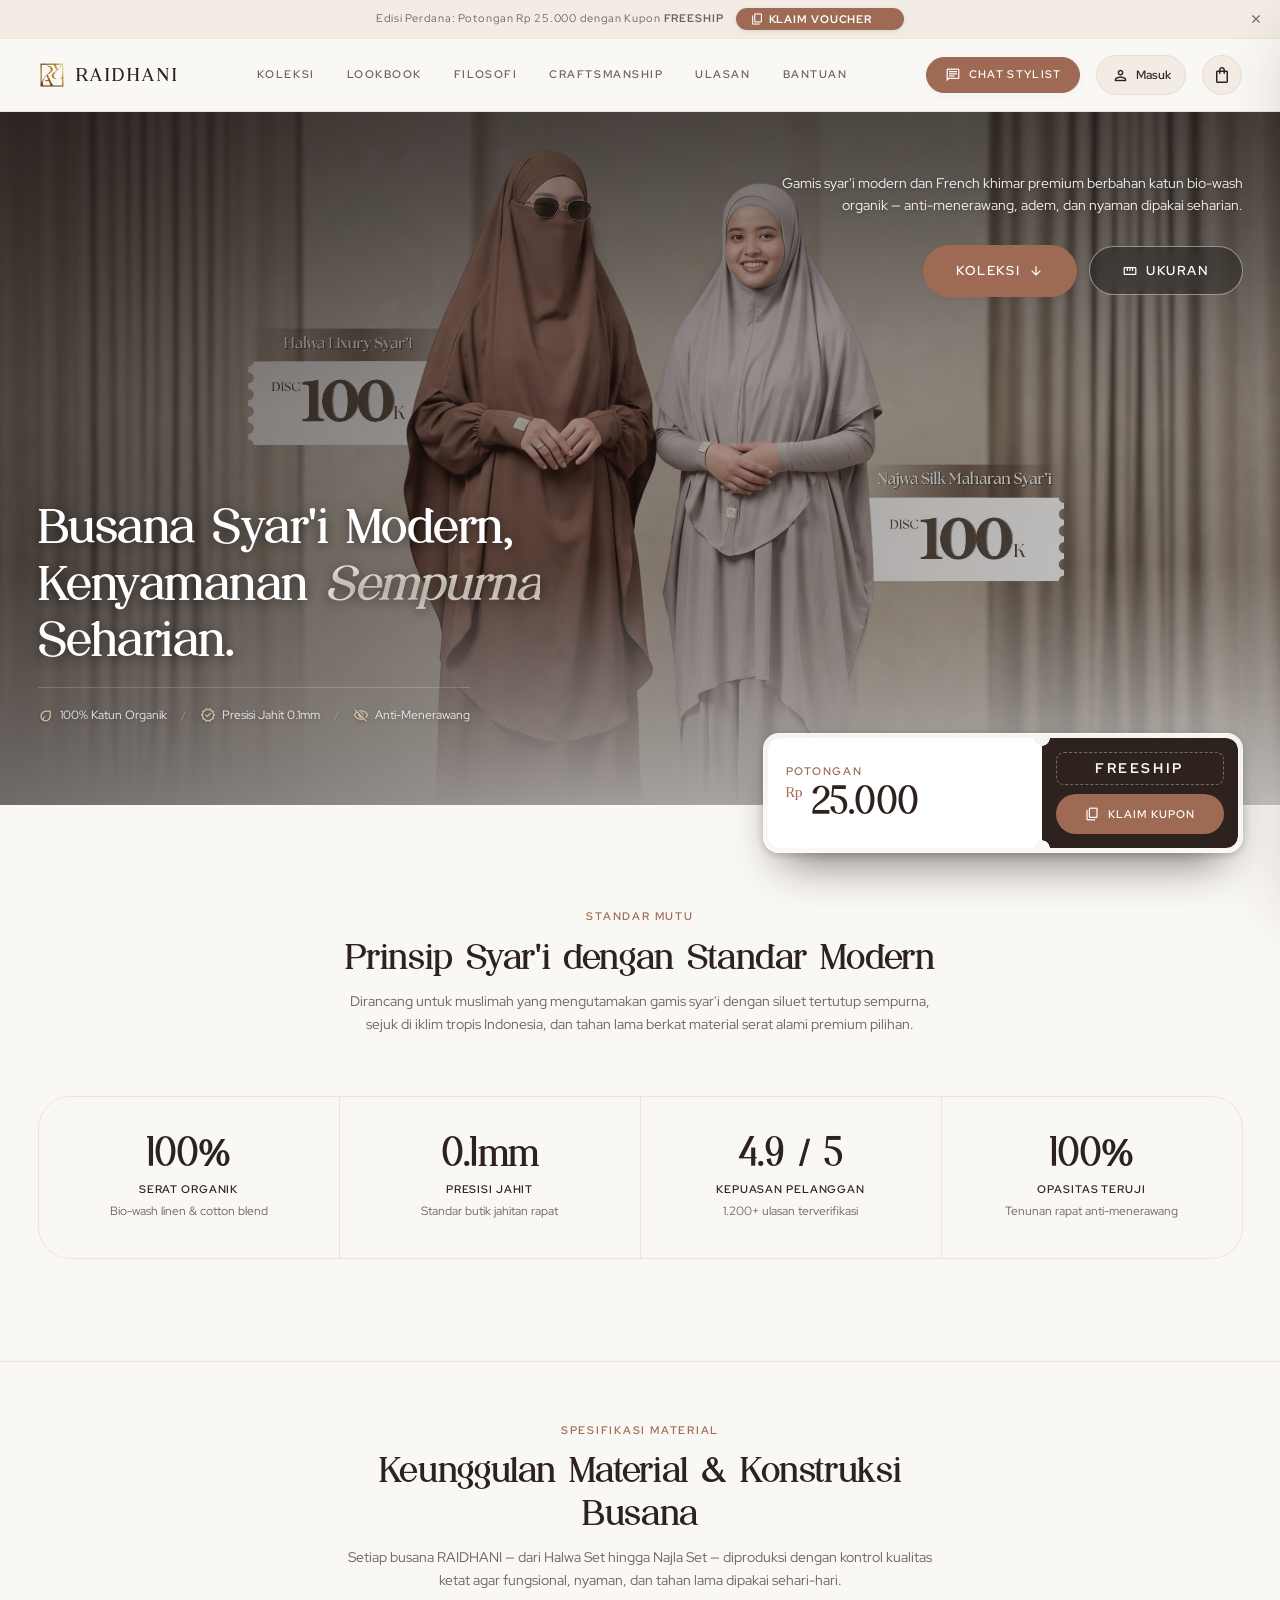
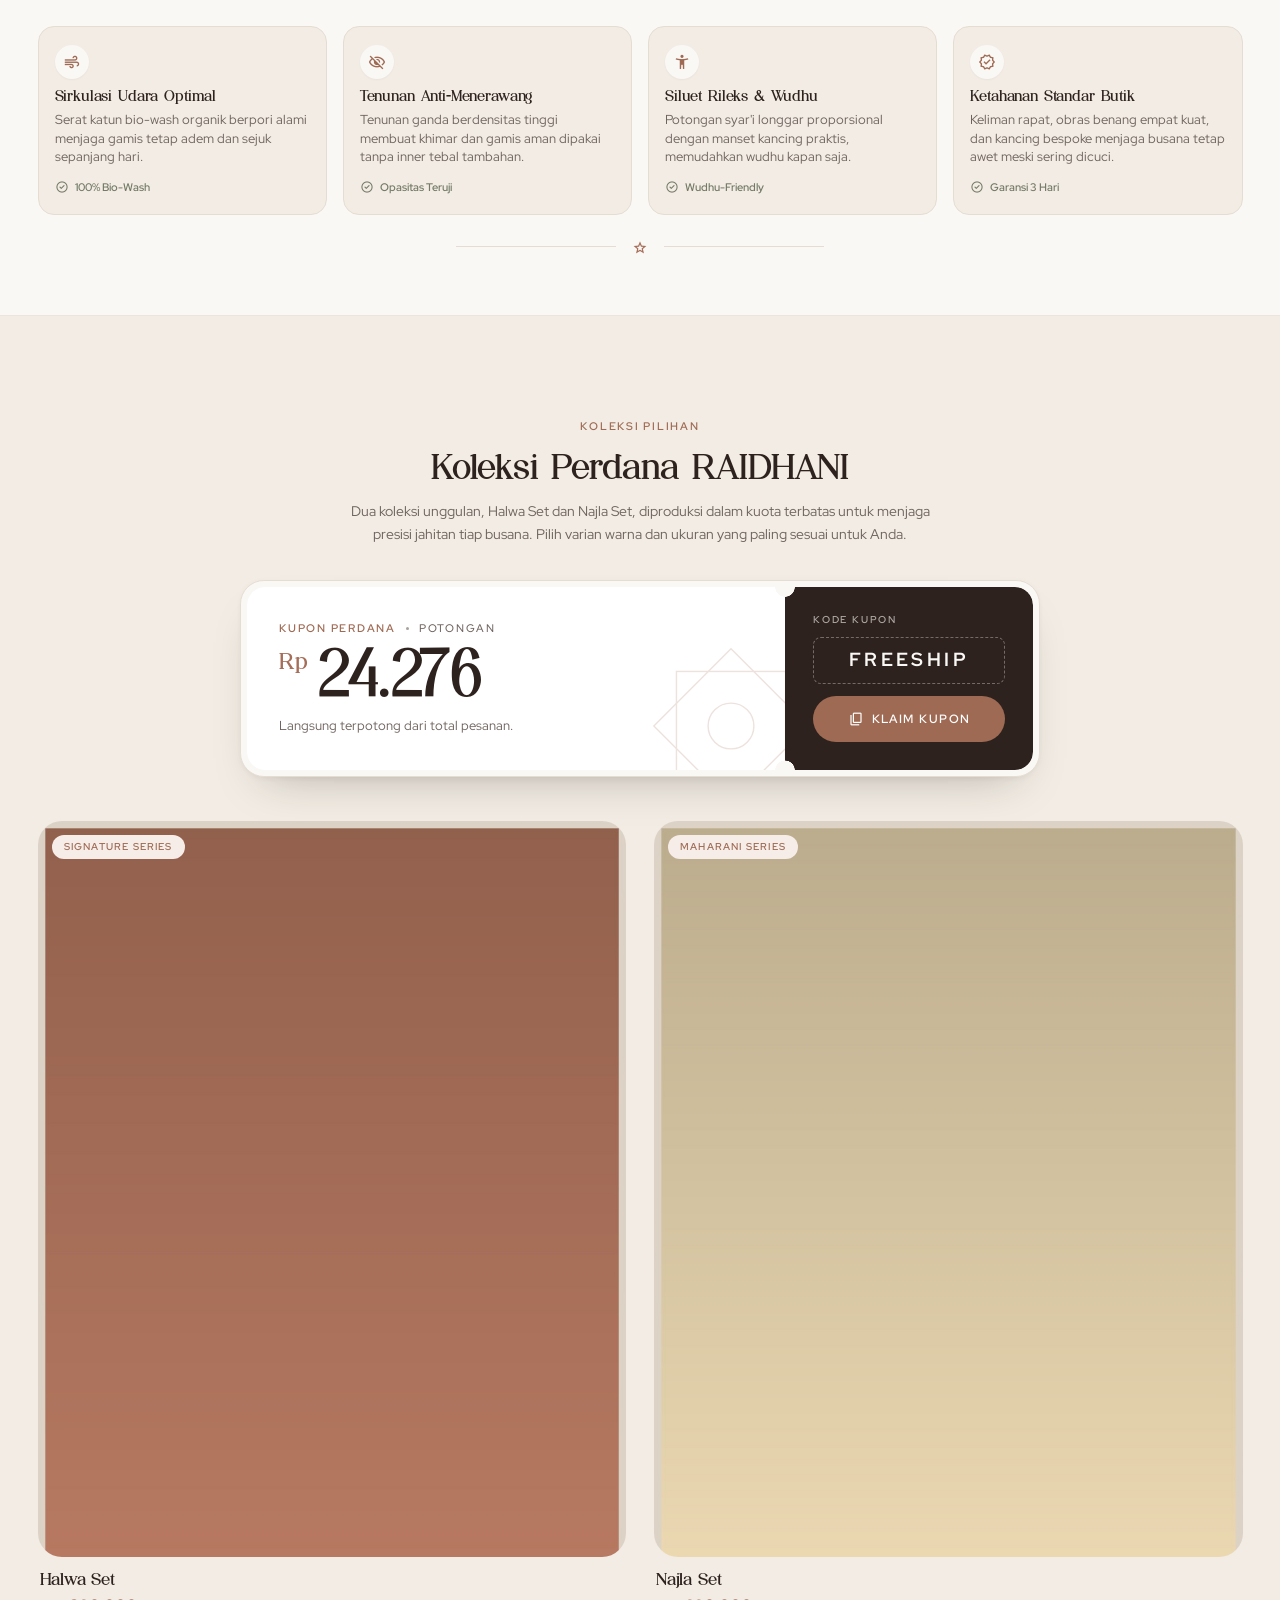
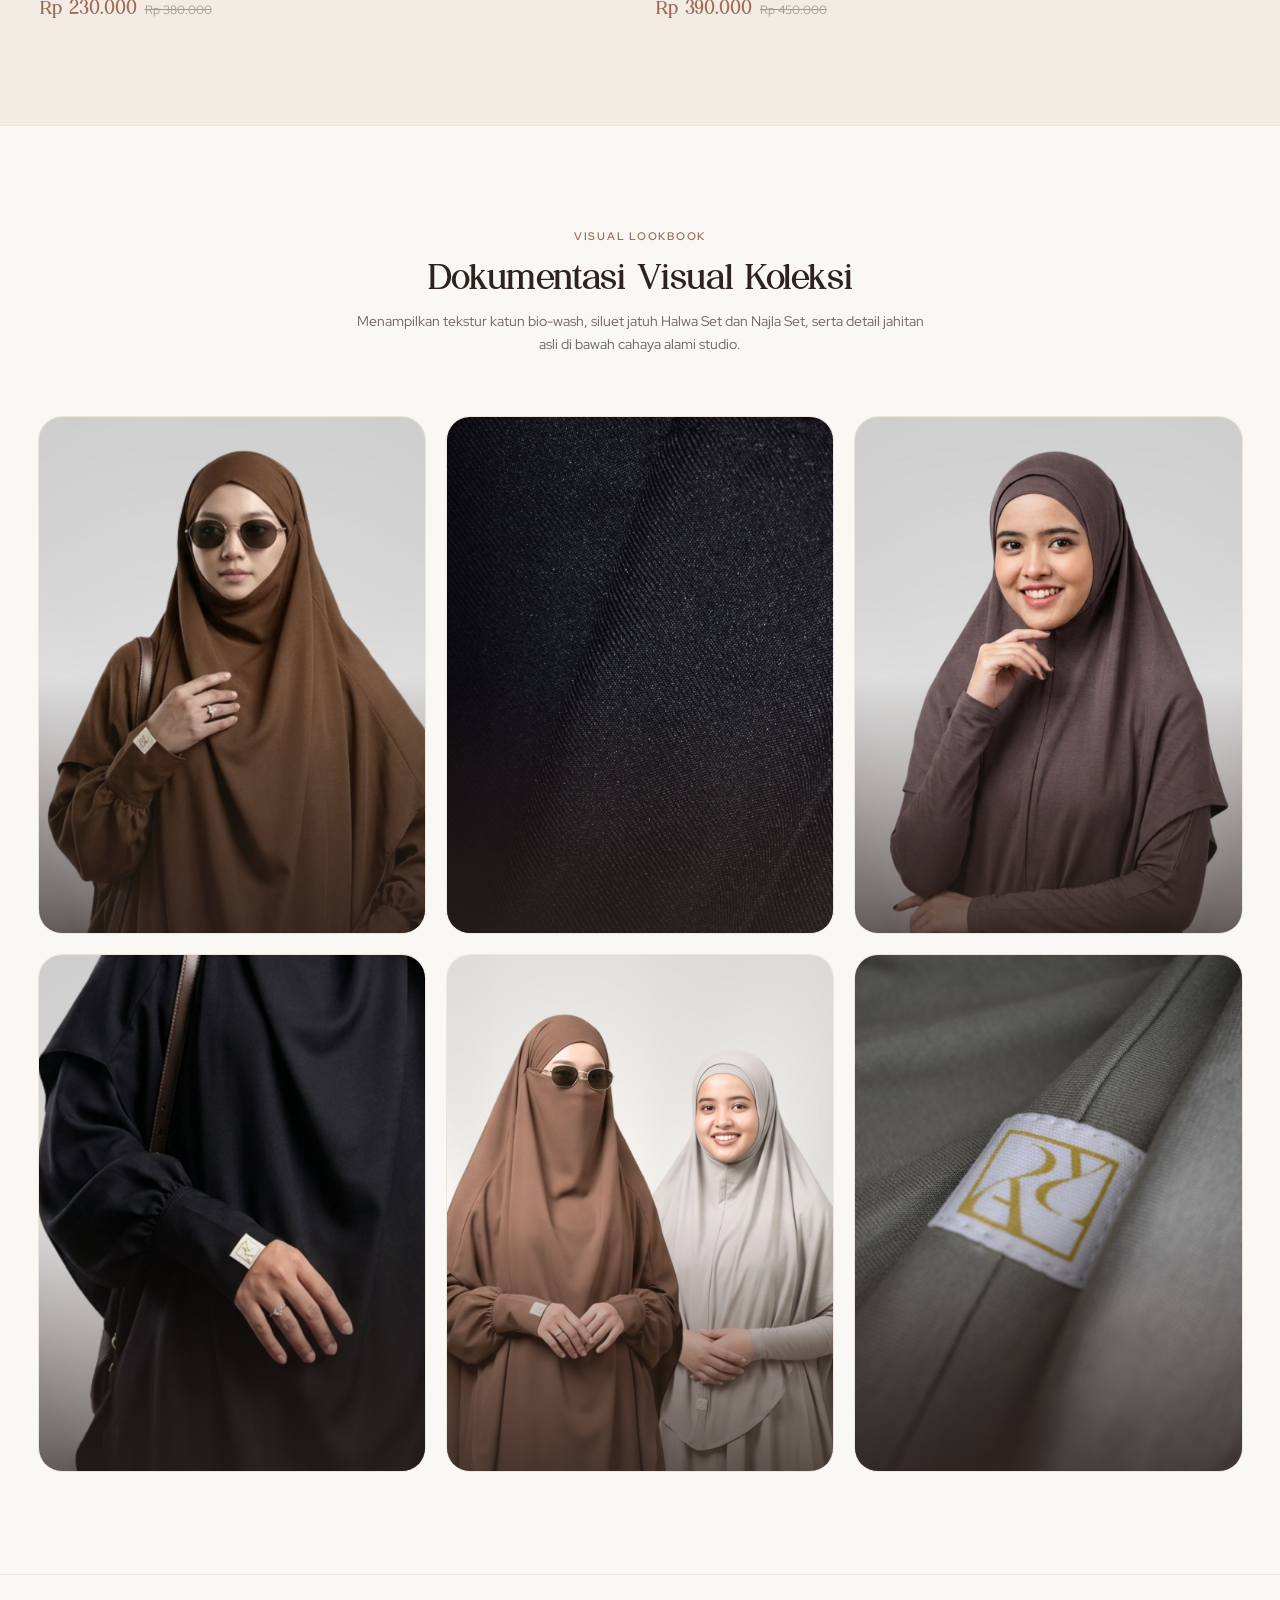
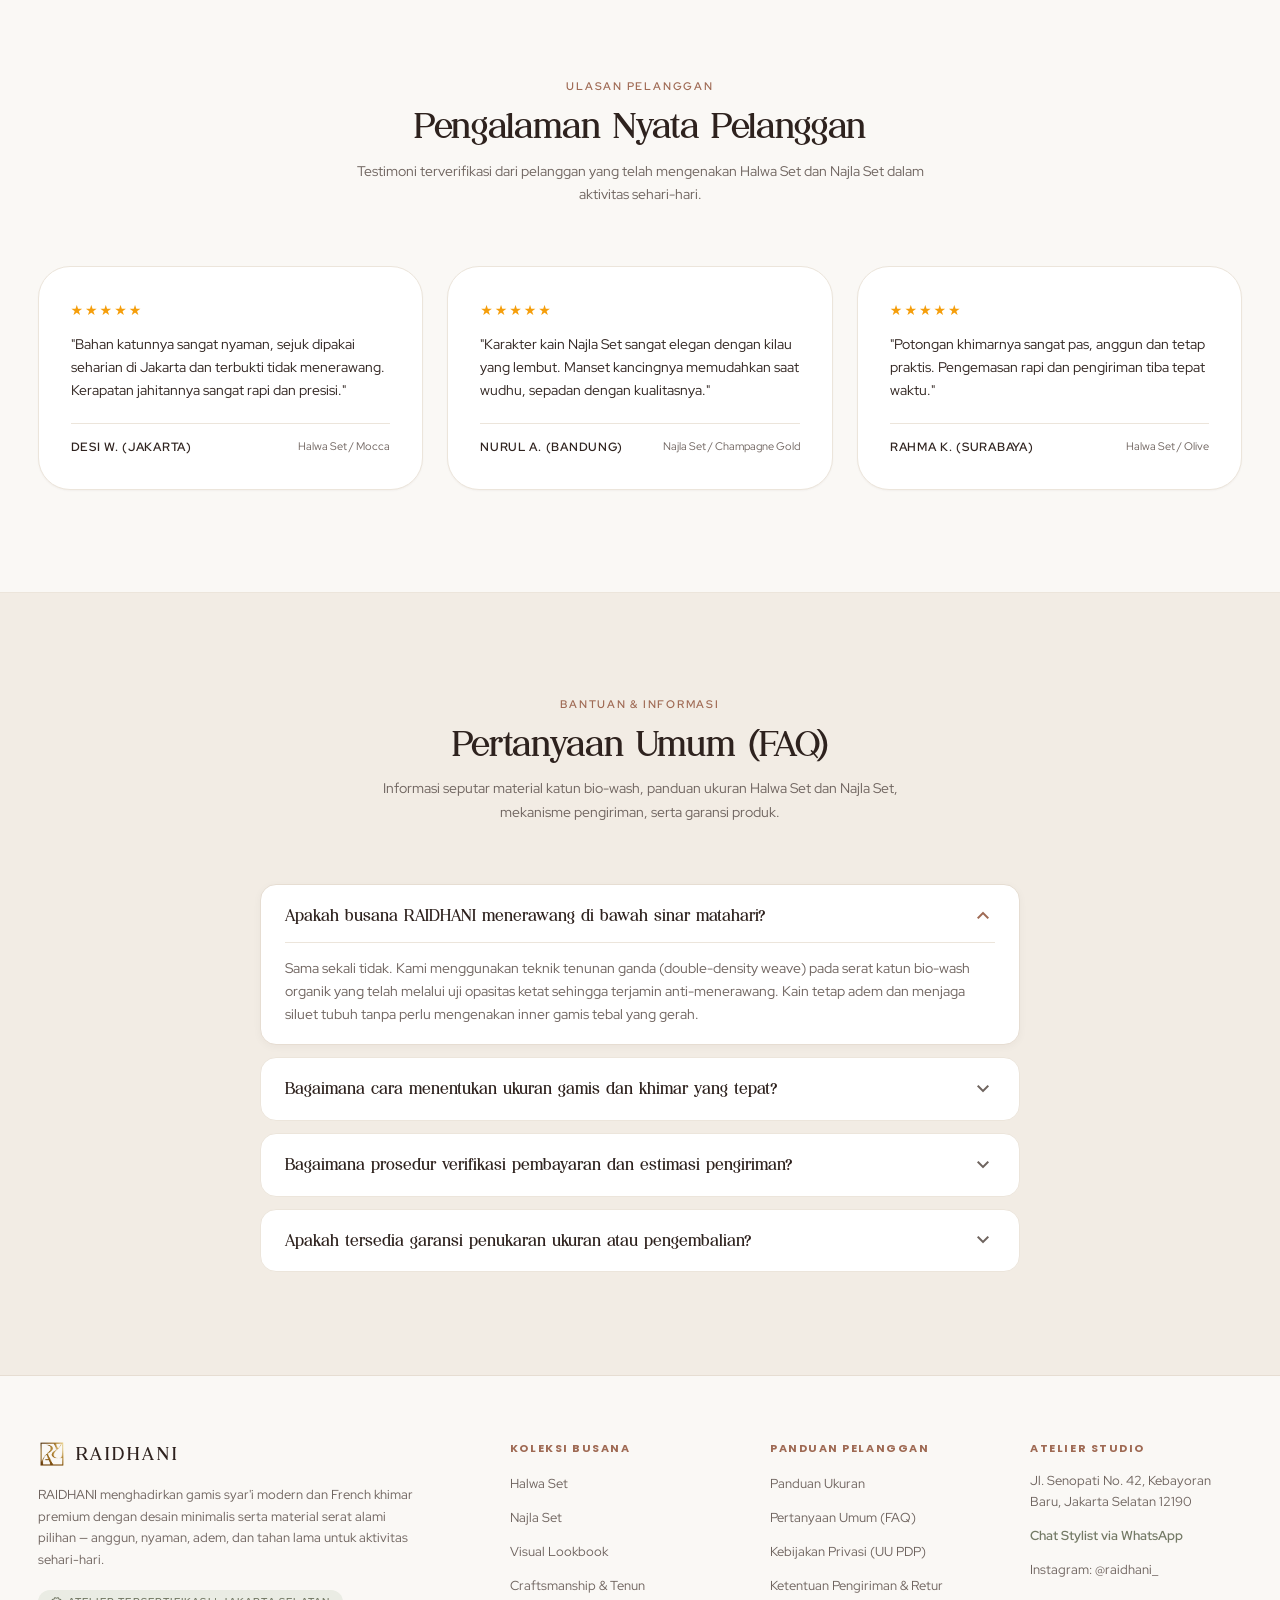
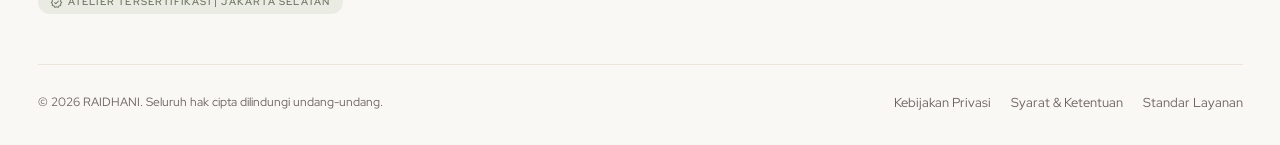
==== commit 40e822a8: "SHOPEE" ====
--- a/index.html
+++ b/index.html
@@ -38,7 +38,7 @@
   <!-- Core Modular Stylesheets -->
   <link rel="stylesheet" href="assets/css/variables.css">
   <link rel="stylesheet" href="assets/css/base.css">
-  <link rel="stylesheet" href="assets/css/components.css">
+  <link rel="stylesheet" href="assets/css/components.css?v=20260921">
   <link rel="stylesheet" href="assets/css/layout.css">
   <link rel="stylesheet" href="assets/css/coupon.css?v=20260921">
 
@@ -719,8 +719,11 @@
               Selatan 12190</li>
             <li><a href="#" onclick="window.open(RaidhaniWA.getGeneralConsultUrl(), '_blank')" class="footer-link"
                 style="color: var(--color-accent-2); font-weight: 600;">Chat Stylist via WhatsApp</a></li>
-            <li><a href="https://shopee.co.id" target="_blank" rel="noopener noreferrer" class="footer-link">Official
-                Shopee Mall</a></li>
+            <!-- href diisi RaidhaniShopee (shopee-link.js) dari RAIDHANI_ENV.SHOPEE_SHOP_URL; baris disembunyikan kalau kosong.
+                 Sengaja tanpa href="#": main.js memasang handler smooth-scroll ke semua a[href^="#"] dan
+                 membaca href saat klik, sehingga URL Shopee akan dianggap selector dan melempar SyntaxError. -->
+            <li><a id="footer-shopee-link" target="_blank" rel="noopener noreferrer" class="footer-link">Toko
+                Shopee RAIDHANI</a></li>
             <li><a href="https://instagram.com/raidhani_" target="_blank" rel="noopener noreferrer"
                 class="footer-link">Instagram: @raidhani_</a></li>
           </ul>
@@ -1212,15 +1215,27 @@
         </div>
 
         <!-- Action Buttons (Marketplace Style) -->
+        <!-- Tombol Shopee diisi & ditampilkan oleh RaidhaniProductDetail.updateShopeeLink()
+             hanya kalau ada tautan Shopee. Tanpa tautan, "Pesan Langsung" kembali tampil
+             sebagai tombol utama berlabel "Beli Sekarang". Tanpa href="#" (lihat catatan di footer). -->
         <div class="detail-modal-cta-group">
+          <a id="detail-modal-btn-shopee" class="btn btn-primary btn-lg btn-shopee-cta" target="_blank"
+            rel="noopener noreferrer" style="display: none;">
+            <span class="material-symbols-outlined" style="font-size: 16px;">storefront</span>
+            <span>Beli di Shopee</span>
+          </a>
           <button type="button" class="btn btn-secondary btn-lg" onclick="RaidhaniProductDetail.addToCart()">
             <span class="material-symbols-outlined" style="font-size: 16px;">add_shopping_cart</span>
             <span>+ Keranjang</span>
           </button>
-          <button type="button" class="btn btn-primary btn-lg" onclick="RaidhaniProductDetail.buyNow()">
+          <button type="button" id="detail-modal-btn-direct" class="btn btn-primary btn-lg"
+            onclick="RaidhaniProductDetail.buyNow()">
             <span class="material-symbols-outlined" style="font-size: 16px;">shopping_bag</span>
-            <span>Beli Sekarang</span>
+            <span id="detail-modal-btn-direct-label">Beli Sekarang</span>
           </button>
+          <p id="detail-modal-shopee-hint" class="detail-modal-cta-hint" style="display: none;">
+            Pilih warna &amp; ukuran di halaman Shopee. Pesan langsung memakai transfer bank dan kupon RAIDHANI.
+          </p>
         </div>
 
         <!-- Sublinks -->
@@ -1228,11 +1243,6 @@
           <a href="#" id="detail-modal-btn-wa" target="_blank" class="detail-modal-sublink" data-track="whatsapp_click">
             <span class="material-symbols-outlined" style="font-size: 16px; color: #737965;">chat</span>
             <span>Chat WhatsApp</span>
-          </a>
-          <a href="https://shopee.co.id" target="_blank" rel="noopener noreferrer" class="detail-modal-sublink"
-            data-track="shopee_click">
-            <span class="material-symbols-outlined" style="font-size: 16px; color: #EE4D2D;">storefront</span>
-            <span>Shopee Mall</span>
           </a>
         </div>
 
@@ -1274,10 +1284,21 @@
           <span>Subtotal:</span>
           <strong id="cart-subtotal-display">Rp 0</strong>
         </div>
-        <button type="button" class="btn btn-primary btn-lg btn-block" onclick="RaidhaniCart.checkoutFromCart()">
+        <!-- Tombol Shopee diisi & ditampilkan oleh RaidhaniCart.renderCartModal() hanya kalau ada
+             tautan Shopee. Tanpa tautan, "Checkout" tampil seperti semula. -->
+        <a id="cart-shopee-btn" class="btn btn-primary btn-lg btn-block" target="_blank"
+          rel="noopener noreferrer" style="display: none;" onclick="RaidhaniCart.trackShopeeCheckout()">
+          <span class="material-symbols-outlined" style="font-size: 18px;">storefront</span>
+          <span>Checkout di Shopee</span>
+        </a>
+        <button type="button" id="cart-direct-checkout-btn" class="btn btn-primary btn-lg btn-block"
+          onclick="RaidhaniCart.checkoutFromCart()">
           <span class="material-symbols-outlined" style="font-size: 18px;">shopping_bag</span>
-          <span>Checkout</span>
+          <span id="cart-direct-checkout-label">Checkout</span>
         </button>
+        <p id="cart-shopee-hint" class="cart-shopee-hint" style="display: none;">
+          Isi keranjang tidak terbawa ke Shopee. Pilih ulang warna &amp; ukuran di sana.
+        </p>
       </div>
     </div>
   </dialog>
@@ -1337,11 +1358,12 @@
   <script src="https://cdn.jsdelivr.net/npm/@supabase/supabase-js@2/dist/umd/supabase.js"></script>
   <script src="assets/js/supabase-client.js?v=20260918"></script>
   <script src="assets/js/auth.js?v=20260915"></script>
-  <script src="assets/js/cart.js?v=20260915"></script>
-  <script src="assets/js/state.js?v=20260921"></script>
+  <script src="assets/js/cart.js?v=20260921"></script>
+  <script src="assets/js/state.js?v=20260921b"></script>
   <script src="assets/js/whatsapp-link.js?v=20260915"></script>
+  <script src="assets/js/shopee-link.js?v=20260921"></script>
   <script src="assets/js/analytics.js?v=20260915"></script>
-  <script src="assets/js/product-selector.js?v=20260918"></script>
+  <script src="assets/js/product-selector.js?v=20260921"></script>
   <script src="assets/js/modal-checkout.js?v=20260921"></script>
   <script src="assets/js/coupon-ticket.js?v=20260921"></script>
   <script src="assets/js/counter-animation.js?v=20260915"></script>
--- a/assets/css/components.css
+++ b/assets/css/components.css
@@ -691,6 +691,20 @@
   line-height: 1.25;
 }
 
+/* Tombol Shopee memenuhi satu baris penuh di atas dua tombol pesan langsung */
+.detail-modal-cta-group .btn-shopee-cta {
+  grid-column: 1 / -1;
+}
+
+.detail-modal-cta-hint {
+  grid-column: 1 / -1;
+  margin: 0;
+  font-size: 11px;
+  line-height: 1.5;
+  color: var(--color-text-muted);
+  text-align: center;
+}
+
 .detail-modal-sublinks {
   display: flex;
   justify-content: space-between;
@@ -1006,6 +1020,14 @@
   gap: 14px;
 }
 
+.cart-shopee-hint {
+  margin: 0;
+  font-size: 11px;
+  line-height: 1.5;
+  color: var(--color-text-muted);
+  text-align: center;
+}
+
 .cart-subtotal-row {
   display: flex;
   justify-content: space-between;
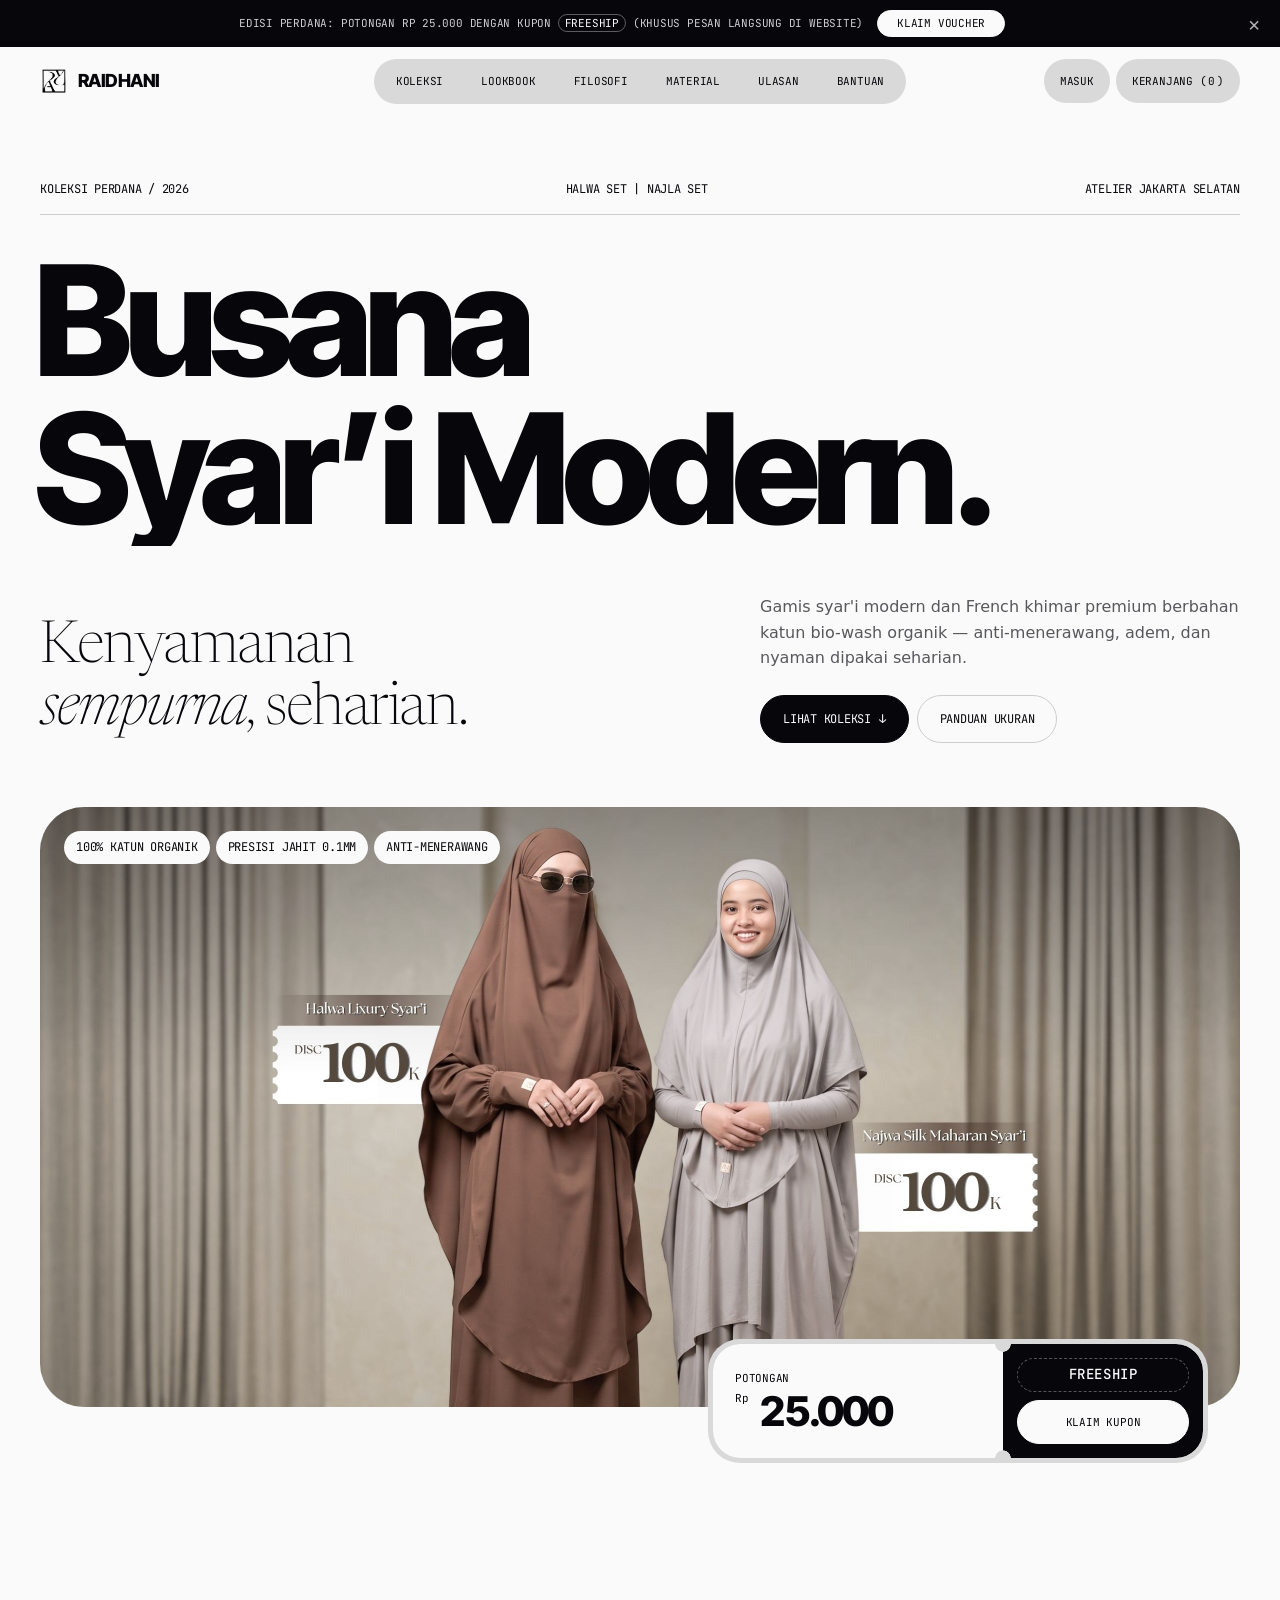
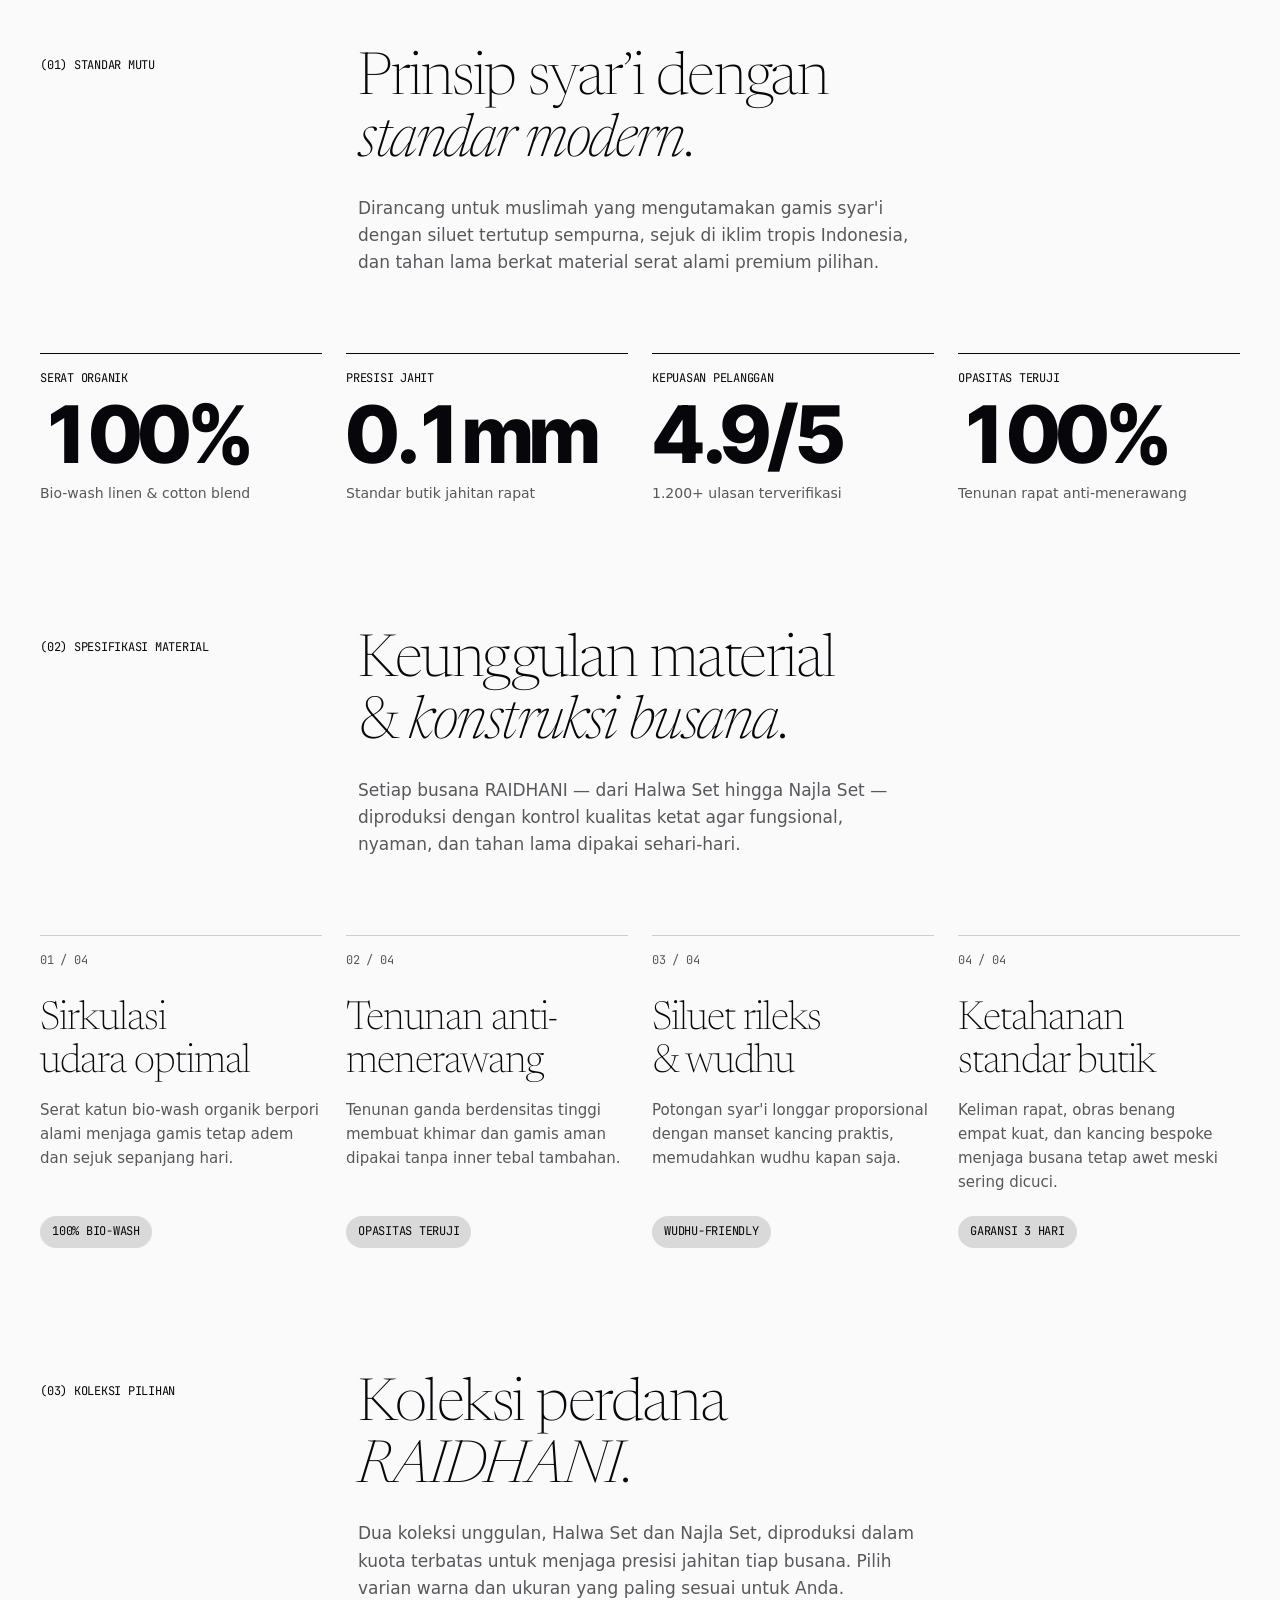
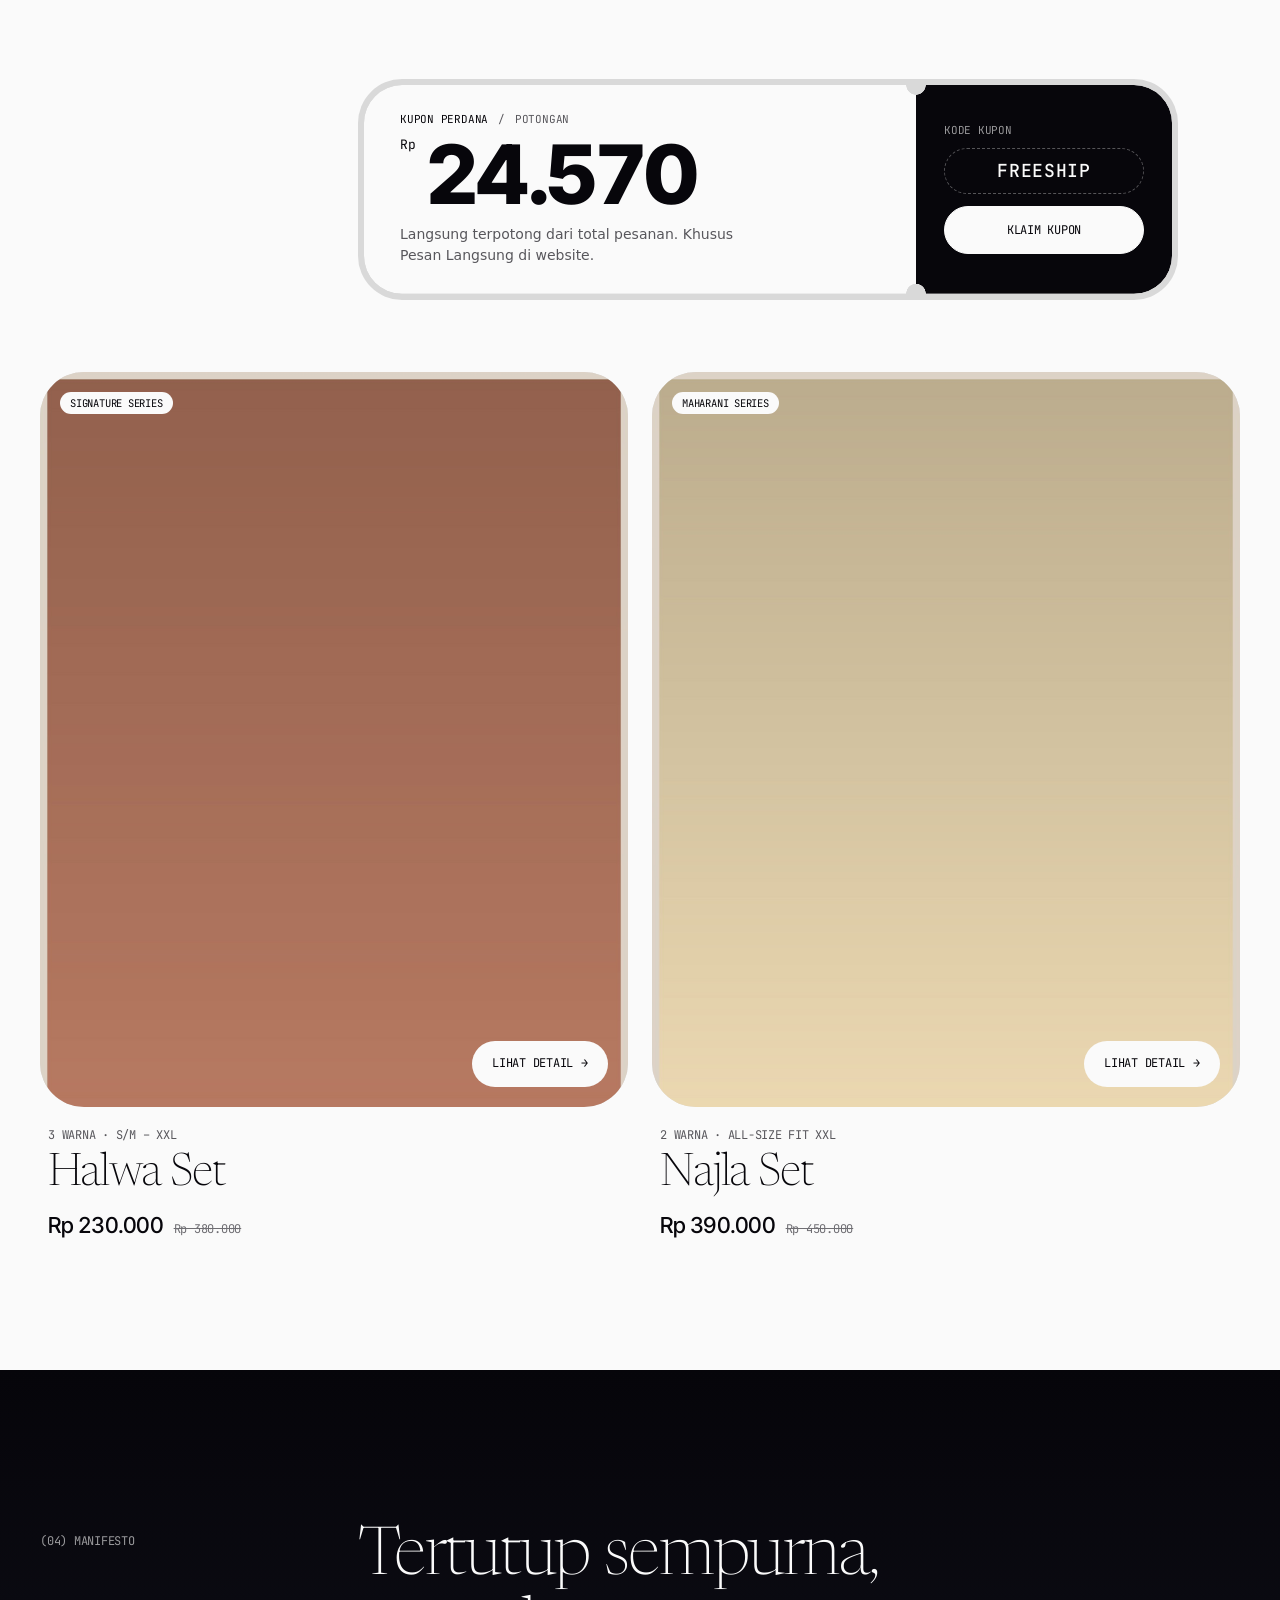
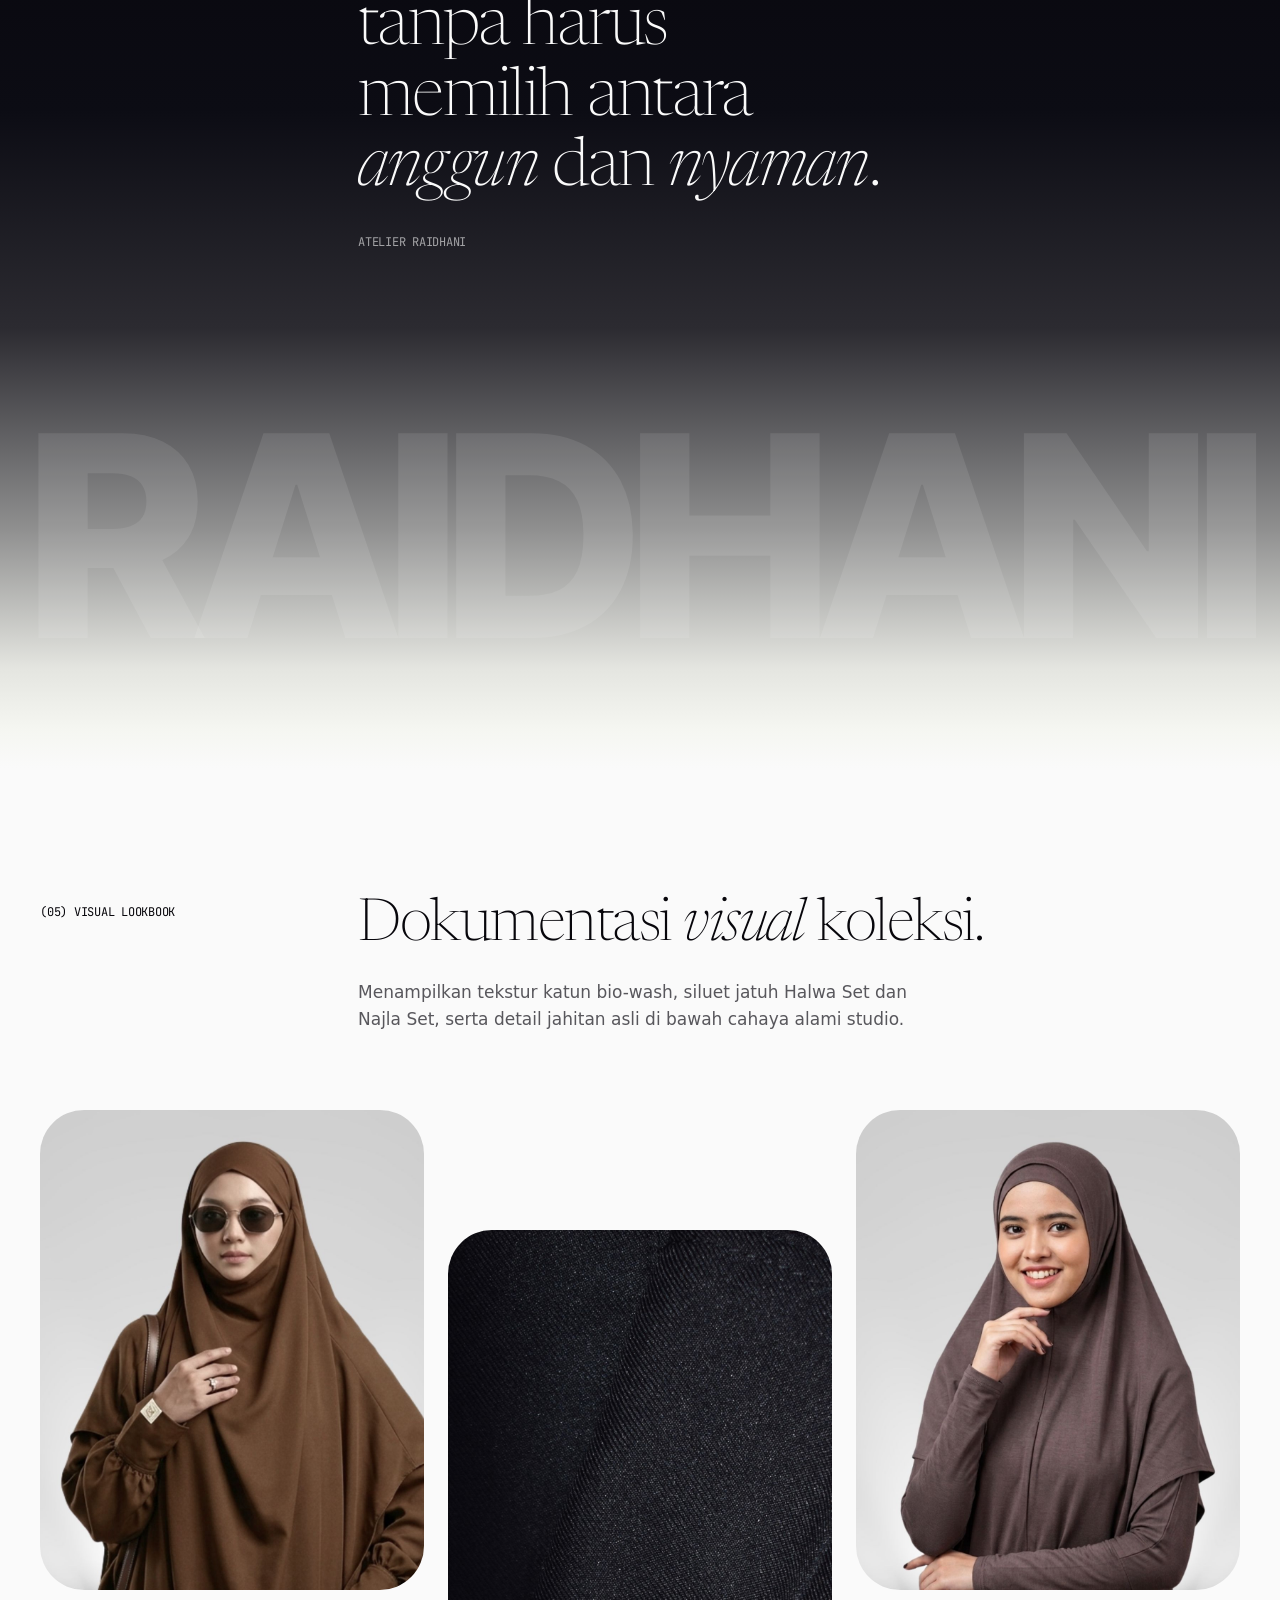
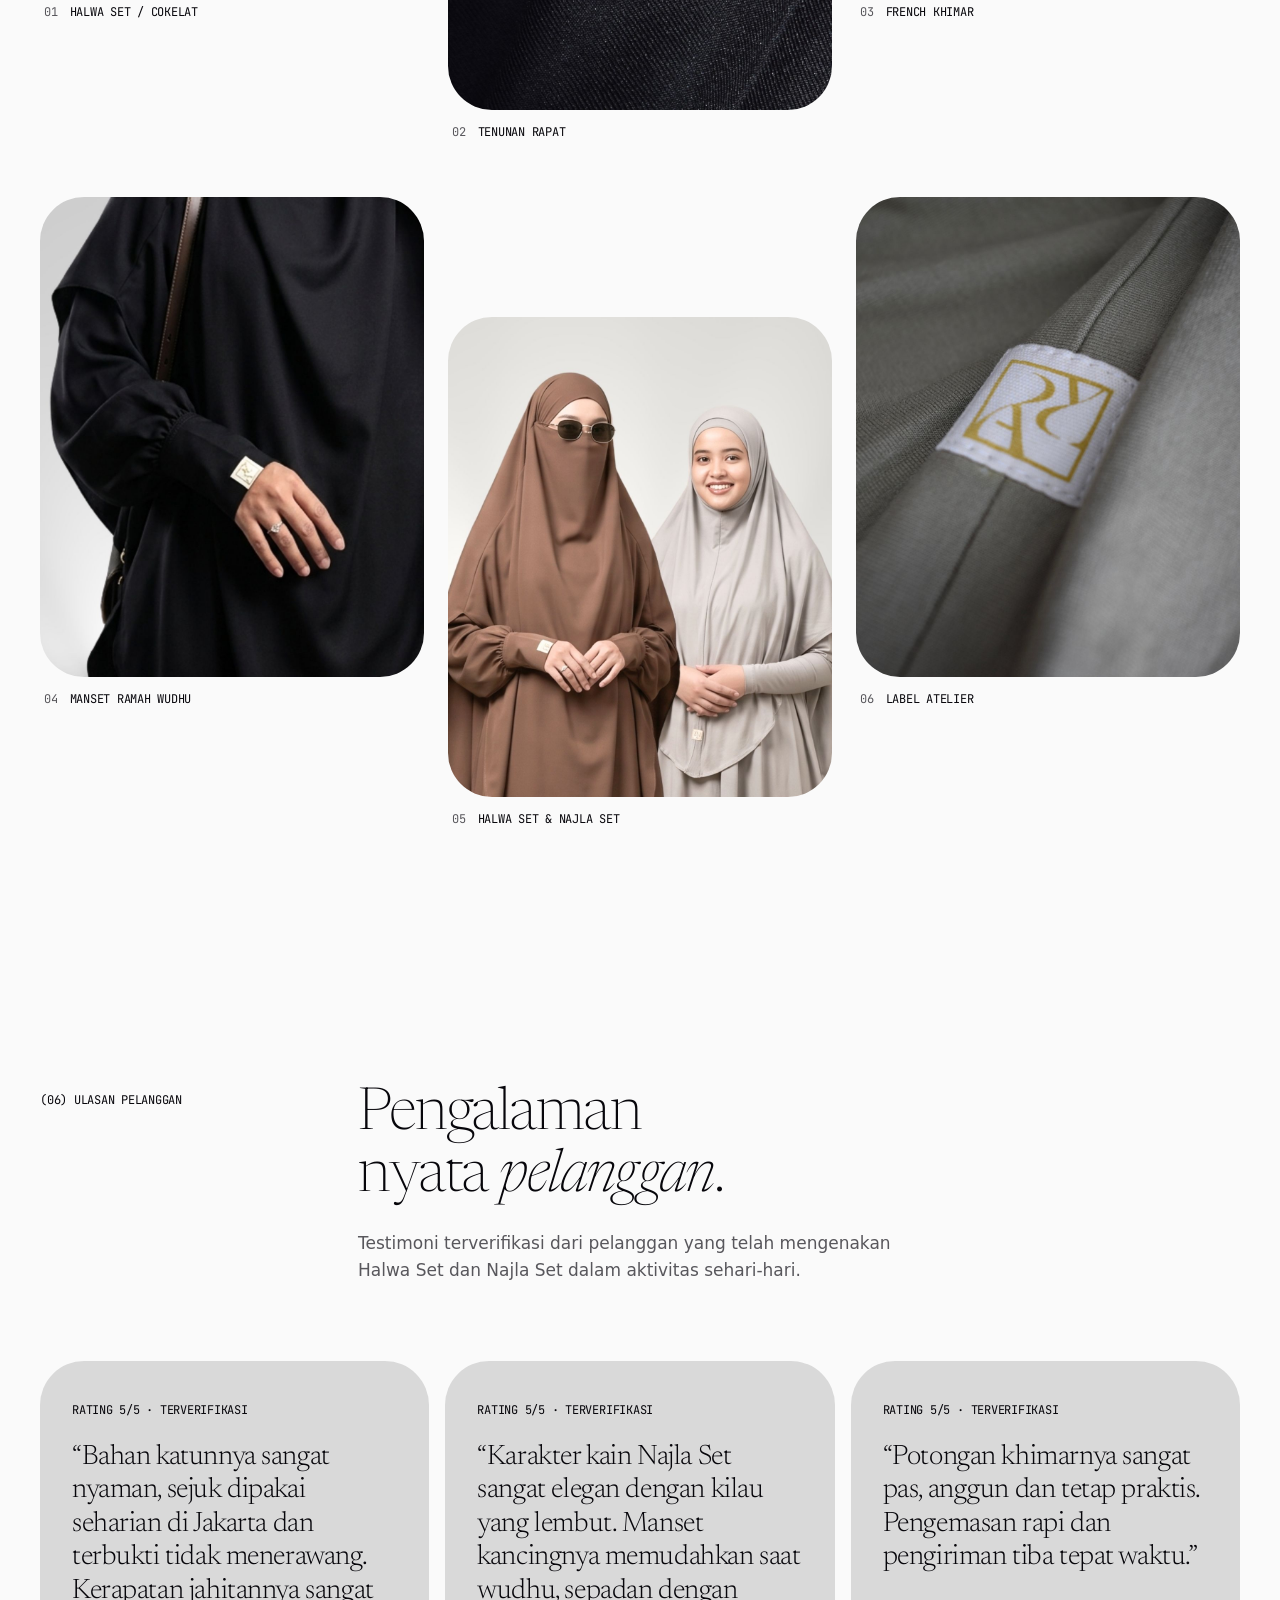
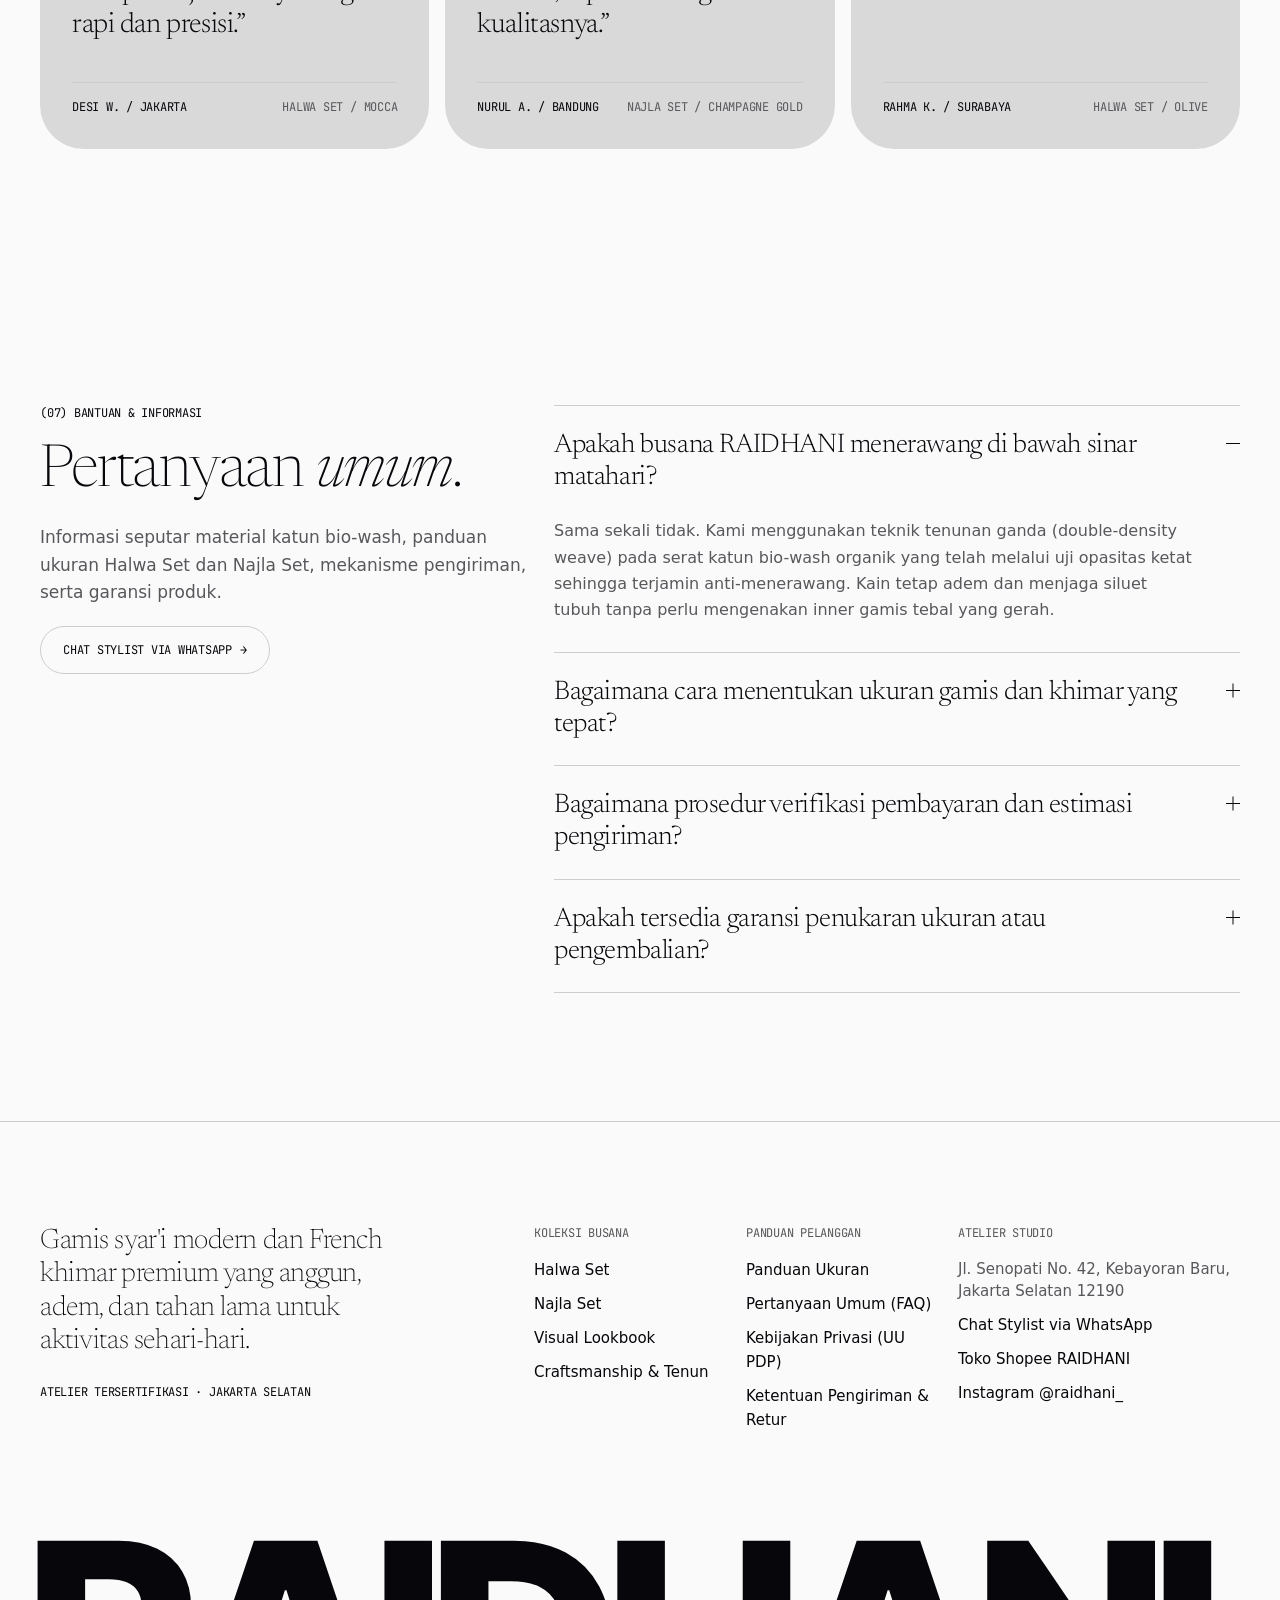
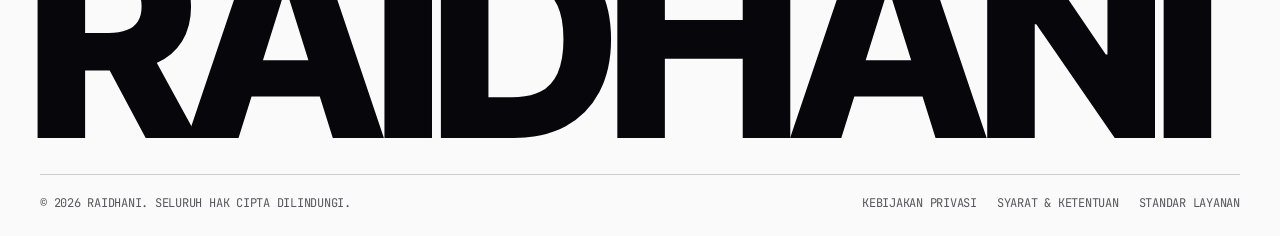
==== commit 34342503: "Redesign landing page with monochrome editorial style (v2) Restyle index.html as a "monochrome edito" ====
--- a/index.html
+++ b/index.html
@@ -22,25 +22,24 @@
     content="Koleksi Halwa Set & Najla Set: busana syar'i modern berbahan katun bio-wash organik yang adem, jatuh rapi, dan anti-menerawang sepanjang hari.">
   <meta property="og:image" content="media/hero/hero.jpg">
 
-  <!-- Brand Font Preload: Moonscape Serif Bold -->
-  <link rel="preload" href="assets/fonts/moonscape/MoonscapeSerif-Bold.otf" as="font" type="font/otf" crossorigin>
-
-  <!-- Google Fonts Preconnect (Poppins, Red Hat Display & Material Symbols) -->
+  <!-- Tipografi editorial v2: Inter Tight (display), Newsreader (serif editorial),
+       JetBrains Mono (label utilitas). Material Symbols tetap dimuat untuk ikon
+       fungsional di dalam modal (tutup, salin, unggah). -->
   <link rel="preconnect" href="https://fonts.googleapis.com">
   <link rel="preconnect" href="https://fonts.gstatic.com" crossorigin>
   <link
-    href="https://fonts.googleapis.com/css2?family=Poppins:wght@700&family=Red+Hat+Display:wght@400;500;600;700&display=swap"
+    href="https://fonts.googleapis.com/css2?family=Inter+Tight:wght@400;500;800&family=JetBrains+Mono:wght@400;500&family=Newsreader:ital,opsz,wght@0,6..72,200;0,6..72,300;1,6..72,200;1,6..72,300&display=swap"
     rel="stylesheet">
   <link
     href="https://fonts.googleapis.com/css2?family=Material+Symbols+Outlined:opsz,wght,FILL,GRAD@20..24,300..400,0,0"
     rel="stylesheet">
 
-  <!-- Core Modular Stylesheets -->
-  <link rel="stylesheet" href="assets/css/variables.css">
-  <link rel="stylesheet" href="assets/css/base.css">
-  <link rel="stylesheet" href="assets/css/components.css?v=20260921">
-  <link rel="stylesheet" href="assets/css/layout.css">
-  <link rel="stylesheet" href="assets/css/coupon.css?v=20260921">
+  <!-- Core Modular Stylesheets (tokens.css khusus landing; admin tetap memakai variables.css) -->
+  <link rel="stylesheet" href="assets/css/tokens.css?v=20260928">
+  <link rel="stylesheet" href="assets/css/base.css?v=20260928">
+  <link rel="stylesheet" href="assets/css/components.css?v=20260928">
+  <link rel="stylesheet" href="assets/css/layout.css?v=20260928">
+  <link rel="stylesheet" href="assets/css/coupon.css?v=20260928">
 
   <!-- JSON-LD Structured Data (SEO PRD §10.4) -->
   <script type="application/ld+json">
@@ -121,71 +120,53 @@
   <!-- 1. TOP ANNOUNCEMENT BAR (FR-1)                               -->
   <!-- ============================================================ -->
   <div class="announcement-bar" id="announcement-bar" role="region" aria-label="Pengumuman Promo">
-    <div style="display: flex; align-items: center; justify-content: center; gap: 12px; flex-wrap: wrap;">
+    <div class="announcement-inner">
       <!-- Teks & kode diisi RaidhaniState.renderCouponPromo() dari kupon aktif.
            Tombol nonaktif sampai kupon termuat, supaya tidak pernah mengklaim kode yang belum diketahui. -->
       <span id="announcement-promo-text">Kupon Perdana RAIDHANI</span>
       <button type="button" class="promo-claim-btn announcement-claim-btn" id="announcement-claim-btn" data-code=""
         disabled>
-        <span class="announcement-claim-idle">
-          <span class="material-symbols-outlined" aria-hidden="true">content_copy</span>
-          <span>Klaim Voucher</span>
-        </span>
-        <span class="announcement-claim-done">
-          <span class="material-symbols-outlined" aria-hidden="true">check_circle</span>
-          <span>Kupon Terpasang</span>
-        </span>
+        <span class="announcement-claim-idle">Klaim Voucher</span>
+        <span class="announcement-claim-done">Kupon Terpasang</span>
       </button>
     </div>
-    <button class="announcement-close-btn" id="announcement-close-btn" aria-label="Tutup Pengumuman">
-      <span class="material-symbols-outlined" style="font-size: 16px;">close</span>
+    <button type="button" class="announcement-close-btn" id="announcement-close-btn" aria-label="Tutup Pengumuman">
+      <span aria-hidden="true">&times;</span>
     </button>
   </div>
 
   <!-- ============================================================ -->
-  <!-- 2. STICKY HEADER & NAVIGATION (FR-2)                         -->
+  <!-- 2. HEADER: logo, pill navigasi, pill aksi (FR-2)              -->
   <!-- ============================================================ -->
   <header class="site-header" id="site-header">
-    <div class="container">
-      <div class="header-inner">
-        <!-- Wordmark & Logo -->
-        <a href="#" class="brand-logo-link" aria-label="Beranda RAIDHANI">
-          <img src="media/brand/logo.png" alt="RAIDHANI Logo" class="brand-logo-img"
-            onerror="this.style.display='none'">
-          <span class="brand-wordmark">RAIDHANI</span>
-        </a>
-
-        <!-- Desktop Navigation Links -->
-        <nav class="nav-links-desktop" aria-label="Navigasi Utama">
-          <a href="#katalog-produk" class="nav-link">Koleksi</a>
-          <a href="#lookbook" class="nav-link">Lookbook</a>
-          <a href="#filosofi" class="nav-link">Filosofi</a>
-          <a href="#mengapa-raidhani" class="nav-link">Craftsmanship</a>
-          <a href="#testimoni" class="nav-link">Ulasan</a>
-          <a href="#faq" class="nav-link">Bantuan</a>
-        </nav>
-
-        <!-- Header Actions -->
-        <div class="header-actions">
-          <a href="#" onclick="window.open(RaidhaniWA.getGeneralConsultUrl(), '_blank')"
-            class="btn btn-primary btn-sm btn-consultation header-action-secondary" data-track="whatsapp_click">
-            <span class="material-symbols-outlined" style="font-size: 16px;">chat</span>
-            <span>Chat Stylist</span>
-          </a>
-          <button type="button" class="btn-account-nav" id="btn-account-nav" onclick="RaidhaniAuth.handleAccountClick()"
-            aria-label="Akun Saya" title="Masuk / Akun Saya">
-            <span class="material-symbols-outlined" style="font-size: 19px;">person</span>
-            <span id="account-nav-label">Masuk</span>
-          </button>
-          <button type="button" class="btn-cart-nav" onclick="RaidhaniCart.openCart()"
-            aria-label="Buka Keranjang Belanja" title="Keranjang Belanja">
-            <span class="material-symbols-outlined" style="font-size: 20px;">shopping_bag</span>
-            <span class="cart-count-badge" style="display: none;">0</span>
-          </button>
-          <button type="button" class="mobile-menu-btn" id="mobile-menu-btn" aria-label="Buka Menu">
-            <span class="material-symbols-outlined">menu</span>
-          </button>
-        </div>
+    <div class="container header-inner">
+      <a href="#" class="brand-logo-link" aria-label="Beranda RAIDHANI">
+        <img src="media/brand/logo.png" alt="" class="brand-logo-img" width="28" height="28"
+          onerror="this.style.display='none'">
+        <span class="brand-wordmark">RAIDHANI</span>
+      </a>
+
+      <nav class="nav-pill" aria-label="Navigasi Utama">
+        <a href="#katalog-produk" class="nav-link">Koleksi</a>
+        <a href="#lookbook" class="nav-link">Lookbook</a>
+        <a href="#filosofi" class="nav-link">Filosofi</a>
+        <a href="#mengapa-raidhani" class="nav-link">Material</a>
+        <a href="#testimoni" class="nav-link">Ulasan</a>
+        <a href="#faq" class="nav-link">Bantuan</a>
+      </nav>
+
+      <div class="header-actions">
+        <button type="button" class="pill-btn btn-account-nav" id="btn-account-nav"
+          onclick="RaidhaniAuth.handleAccountClick()" aria-label="Akun Saya" title="Masuk / Akun Saya">
+          <span id="account-nav-label">Masuk</span>
+        </button>
+        <button type="button" class="pill-btn btn-cart-nav" onclick="RaidhaniCart.openCart()"
+          aria-label="Buka Keranjang Belanja" title="Keranjang Belanja">
+          Keranjang (<span class="cart-count">0</span>)
+        </button>
+        <button type="button" class="pill-btn mobile-menu-btn" id="mobile-menu-btn" aria-label="Buka Menu">
+          Menu
+        </button>
       </div>
     </div>
   </header>
@@ -195,92 +176,85 @@
   <aside class="mobile-drawer" id="mobile-drawer" aria-label="Menu Mobile">
     <div class="mobile-drawer-header">
       <span class="brand-wordmark">RAIDHANI</span>
-      <button class="modal-close-btn" id="mobile-drawer-close" aria-label="Tutup Menu">
-        <span class="material-symbols-outlined">close</span>
+      <button type="button" class="modal-close-btn" id="mobile-drawer-close" aria-label="Tutup Menu">
+        <span aria-hidden="true">&times;</span>
       </button>
     </div>
     <nav class="mobile-drawer-nav">
-      <a href="#katalog-produk" class="mobile-nav-link">Koleksi Busana</a>
-      <a href="#lookbook" class="mobile-nav-link">Visual Lookbook</a>
-      <a href="#filosofi" class="mobile-nav-link">Standar Mutu</a>
-      <a href="#mengapa-raidhani" class="mobile-nav-link">Material & Kualitas</a>
-      <a href="#testimoni" class="mobile-nav-link">Ulasan Pelanggan</a>
-      <a href="#faq" class="mobile-nav-link">Pertanyaan Umum (FAQ)</a>
-      <div
-        style="padding-top: 24px; border-top: 1px solid var(--color-border-hairline); display: flex; flex-direction: column; gap: 12px;">
-        <button class="btn btn-secondary btn-block" id="mobile-account-btn" onclick="RaidhaniAuth.handleAccountClick()">
-          <span class="material-symbols-outlined" style="font-size: 16px;">person</span>
+      <a href="#katalog-produk" class="mobile-nav-link"><span class="label">01</span>Koleksi Busana</a>
+      <a href="#lookbook" class="mobile-nav-link"><span class="label">02</span>Visual Lookbook</a>
+      <a href="#filosofi" class="mobile-nav-link"><span class="label">03</span>Standar Mutu</a>
+      <a href="#mengapa-raidhani" class="mobile-nav-link"><span class="label">04</span>Material &amp; Kualitas</a>
+      <a href="#testimoni" class="mobile-nav-link"><span class="label">05</span>Ulasan Pelanggan</a>
+      <a href="#faq" class="mobile-nav-link"><span class="label">06</span>Pertanyaan Umum</a>
+      <div class="mobile-drawer-actions">
+        <button type="button" class="btn btn-secondary btn-block" id="mobile-account-btn"
+          onclick="RaidhaniAuth.handleAccountClick()">
           <span id="mobile-account-label">Masuk Akun</span>
         </button>
-        <button class="btn btn-secondary btn-block" onclick="RaidhaniModal.openSizeGuide()">
-          <span class="material-symbols-outlined" style="font-size: 16px;">straighten</span>
-          <span>Panduan Ukuran</span>
+        <button type="button" class="btn btn-outline btn-block" onclick="RaidhaniModal.openSizeGuide()">
+          Panduan Ukuran
         </button>
-        <button class="btn btn-primary btn-block" onclick="window.open(RaidhaniWA.getGeneralConsultUrl(), '_blank')">
-          <span class="material-symbols-outlined" style="font-size: 16px;">chat</span>
-          <span>Chat Stylist</span>
+        <button type="button" class="btn btn-primary btn-block" data-track="whatsapp_click"
+          onclick="window.open(RaidhaniWA.getGeneralConsultUrl(), '_blank')">
+          Chat Stylist via WhatsApp
         </button>
       </div>
     </nav>
   </aside>
 
   <main>
-    <!-- ============================================================ -->
-    <!-- 3. EDITORIAL HERO SECTION (FR-3)                             -->
-    <!-- ============================================================ -->
-    <section class="hero-section" id="hero">
-      <div class="hero-bg-media">
-        <picture>
-          <source media="(max-width: 767px)" srcset="media/hero/hero-mobile.jpg">
-          <img src="media/hero/hero.jpg" alt="Gamis Syar'i Modern dan French Khimar Premium RAIDHANI" class="hero-bg-img"
-            fetchpriority="high">
-        </picture>
-        <div class="hero-overlay"></div>
-      </div>
-
-      <div class="container hero-container">
-        <div class="hero-top-row">
-          <div class="hero-top-content">
+    <!-- Sentinel sticky header: saat bagian atas hero lewat, logo mendapat
+         permukaan pill supaya tetap terbaca di atas konten (main.js). -->
+    <div id="hero-sentinel" style="height: 1px; width: 100%;"></div>
+
+    <!-- ============================================================ -->
+    <!-- 3. HERO EDITORIAL (FR-3)                                      -->
+    <!-- ============================================================ -->
+    <section class="hero" id="hero">
+      <div class="container">
+        <div class="hero-meta">
+          <span class="label">Koleksi Perdana / 2026</span>
+          <span class="label">Halwa Set | Najla Set</span>
+          <span class="label">Atelier Jakarta Selatan</span>
+        </div>
+
+        <h1 class="hero-title">
+          <span class="title-line title-line-1"><span class="title-line-inner">Busana</span></span>
+          <span class="title-line title-line-2"><span class="title-line-inner">Syar&rsquo;i Modern.</span></span>
+        </h1>
+
+        <div class="hero-intro">
+          <p class="hero-lede">Kenyamanan <em>sempurna</em>, seharian.</p>
+          <div class="hero-aside">
             <p class="hero-subtext">
-              Gamis syar'i modern dan French khimar premium berbahan katun bio-wash organik — anti-menerawang, adem,
-              dan nyaman dipakai seharian.
+              Gamis syar'i modern dan French khimar premium berbahan katun bio-wash organik &mdash; anti-menerawang,
+              adem, dan nyaman dipakai seharian.
             </p>
-
             <div class="hero-cta-group">
-              <a href="#katalog-produk" class="btn btn-primary btn-lg">
-                <span>Koleksi</span>
-                <span class="material-symbols-outlined hero-btn-icon">arrow_downward</span>
+              <a href="#katalog-produk" class="btn btn-primary">
+                <span>Lihat Koleksi</span>
+                <span class="btn-arrow" aria-hidden="true">&darr;</span>
               </a>
-              <button class="btn btn-outline btn-lg hero-btn-secondary" onclick="RaidhaniModal.openSizeGuide()">
-                <span class="material-symbols-outlined hero-btn-icon">straighten</span>
-                <span>Ukuran</span>
+              <button type="button" class="btn btn-outline" onclick="RaidhaniModal.openSizeGuide()">
+                Panduan Ukuran
               </button>
             </div>
           </div>
         </div>
 
-        <div class="hero-content">
-          <h1 class="hero-title">
-            <span class="title-line title-line-1">Busana Syar'i Modern,</span><br>
-            <span class="title-line title-line-2">Kenyamanan <span class="hero-title-accent">Sempurna</span>
-              Seharian.</span>
-          </h1>
-
-          <div class="hero-features-strip">
-            <div class="hero-feature-item">
-              <span class="material-symbols-outlined">eco</span>
-              <span>100% Katun Organik</span>
-            </div>
-            <span class="hero-feature-sep">/</span>
-            <div class="hero-feature-item">
-              <span class="material-symbols-outlined">verified</span>
-              <span>Presisi Jahit 0.1mm</span>
-            </div>
-            <span class="hero-feature-sep">/</span>
-            <div class="hero-feature-item">
-              <span class="material-symbols-outlined">visibility_off</span>
-              <span>Anti-Menerawang</span>
-            </div>
+        <div class="hero-feature">
+          <div class="hero-frame">
+            <picture>
+              <source media="(max-width: 767px)" srcset="media/hero/hero-mobile.jpg">
+              <img src="media/hero/hero.jpg" alt="Gamis Syar'i Modern dan French Khimar Premium RAIDHANI"
+                class="hero-bg-img" fetchpriority="high">
+            </picture>
+            <ul class="hero-tags" aria-label="Keunggulan material">
+              <li class="hero-tag label">100% Katun Organik</li>
+              <li class="hero-tag label">Presisi Jahit 0.1mm</li>
+              <li class="hero-tag label">Anti-Menerawang</li>
+            </ul>
           </div>
 
           <!-- Tiket kupon ringkas: diisi assets/js/coupon-ticket.js dari kupon aktif -->
@@ -290,44 +264,42 @@
       </div>
     </section>
 
-    <!-- Sentinel element for Header Sticky Detection (PRD §8 FR-2) -->
-    <div id="hero-sentinel" style="height: 1px; width: 100%;"></div>
-
-    <!-- ============================================================ -->
-    <!-- 4. BRAND PHILOSOPHY & TRUST METRICS (FR-4)                   -->
-    <!-- ============================================================ -->
-    <section class="section-spacing metrics-section" id="filosofi">
+    <!-- ============================================================ -->
+    <!-- 4. FILOSOFI & METRIK KEPERCAYAAN (FR-4)                       -->
+    <!-- ============================================================ -->
+    <section class="section filosofi" id="filosofi">
       <div class="container">
-        <div class="section-header">
-          <span class="section-eyebrow">Standar Mutu</span>
-          <h2 class="section-title">Prinsip Syar'i dengan Standar Modern</h2>
-          <p class="section-subtitle">
-            Dirancang untuk muslimah yang mengutamakan gamis syar'i dengan siluet tertutup sempurna, sejuk di iklim
-            tropis Indonesia, dan tahan lama berkat material serat alami premium pilihan.
-          </p>
-        </div>
-
-        <!-- 4-Grid Trust Metrics with Counter Animation -->
+        <header class="section-head">
+          <span class="label section-index">(01) Standar Mutu</span>
+          <div>
+            <h2 class="section-title">Prinsip syar&rsquo;i dengan <em>standar modern</em>.</h2>
+            <p class="section-lede">
+              Dirancang untuk muslimah yang mengutamakan gamis syar'i dengan siluet tertutup sempurna, sejuk di iklim
+              tropis Indonesia, dan tahan lama berkat material serat alami premium pilihan.
+            </p>
+          </div>
+        </header>
+
+        <!-- Metrik dengan counter animation (counter-animation.js membaca [data-target]) -->
         <div class="metrics-strip">
           <div class="metric-cell">
+            <span class="label">Serat Organik</span>
             <span class="metric-value tabular-nums" data-target="100" data-suffix="%">0%</span>
-            <span class="metric-label">Serat Organik</span>
-            <span class="metric-desc">Bio-wash linen & cotton blend</span>
+            <span class="metric-desc">Bio-wash linen &amp; cotton blend</span>
           </div>
           <div class="metric-cell">
+            <span class="label">Presisi Jahit</span>
             <span class="metric-value tabular-nums" data-target="0.1" data-suffix="mm" data-decimals="1">0.0mm</span>
-            <span class="metric-label">Presisi Jahit</span>
             <span class="metric-desc">Standar butik jahitan rapat</span>
           </div>
           <div class="metric-cell">
-            <span class="metric-value tabular-nums" data-target="4.9" data-suffix=" / 5" data-decimals="1">0.0 /
-              5</span>
-            <span class="metric-label">Kepuasan Pelanggan</span>
+            <span class="label">Kepuasan Pelanggan</span>
+            <span class="metric-value tabular-nums" data-target="4.9" data-suffix="/5" data-decimals="1">0.0/5</span>
             <span class="metric-desc">1.200+ ulasan terverifikasi</span>
           </div>
           <div class="metric-cell">
+            <span class="label">Opasitas Teruji</span>
             <span class="metric-value tabular-nums" data-target="100" data-suffix="%">0%</span>
-            <span class="metric-label">Opasitas Teruji</span>
             <span class="metric-desc">Tenunan rapat anti-menerawang</span>
           </div>
         </div>
@@ -335,115 +307,74 @@
     </section>
 
     <!-- ============================================================ -->
-    <!-- 5. WHY RAIDHANI CRAFTSMANSHIP & BENTO (FR-5)                 -->
-    <!-- ============================================================ -->
-    <section class="section-spacing craftsmanship-section" id="mengapa-raidhani">
+    <!-- 5. MATERIAL & KONSTRUKSI (FR-5)                               -->
+    <!-- ============================================================ -->
+    <section class="section material" id="mengapa-raidhani">
       <div class="container">
-        <div class="section-header">
-          <span class="section-eyebrow">Spesifikasi Material</span>
-          <h2 class="section-title">Keunggulan Material & Konstruksi Busana</h2>
-          <p class="section-subtitle">
-            Setiap busana RAIDHANI — dari Halwa Set hingga Najla Set — diproduksi dengan kontrol kualitas ketat agar
-            fungsional, nyaman, dan tahan lama dipakai sehari-hari.
-          </p>
-        </div>
-
-        <!-- 4-Column Compact Material Highlights -->
-        <div class="bento-grid">
-          <!-- Item 1 -->
-          <div class="bento-cell">
-            <div>
-              <div class="bento-icon-wrapper">
-                <span class="material-symbols-outlined">air</span>
-              </div>
-              <h3 class="bento-title">Sirkulasi Udara Optimal</h3>
-              <p class="bento-text">
-                Serat katun bio-wash organik berpori alami menjaga gamis tetap adem dan sejuk sepanjang hari.
-              </p>
-            </div>
-            <div
-              style="display: flex; align-items: center; gap: 6px; font-size: 10.5px; font-weight: 600; color: var(--color-accent-2);">
-              <span class="material-symbols-outlined" style="font-size: 14px;">check_circle</span>
-              <span>100% Bio-Wash</span>
-            </div>
-          </div>
-
-          <!-- Item 2 -->
-          <div class="bento-cell">
-            <div>
-              <div class="bento-icon-wrapper">
-                <span class="material-symbols-outlined">visibility_off</span>
-              </div>
-              <h3 class="bento-title">Tenunan Anti-Menerawang</h3>
-              <p class="bento-text">
-                Tenunan ganda berdensitas tinggi membuat khimar dan gamis aman dipakai tanpa inner tebal tambahan.
-              </p>
-            </div>
-            <div
-              style="display: flex; align-items: center; gap: 6px; font-size: 10.5px; font-weight: 600; color: var(--color-accent-2);">
-              <span class="material-symbols-outlined" style="font-size: 14px;">check_circle</span>
-              <span>Opasitas Teruji</span>
-            </div>
-          </div>
-
-          <!-- Item 3 -->
-          <div class="bento-cell">
-            <div>
-              <div class="bento-icon-wrapper">
-                <span class="material-symbols-outlined">accessibility_new</span>
-              </div>
-              <h3 class="bento-title">Siluet Rileks & Wudhu</h3>
-              <p class="bento-text">
-                Potongan syar'i longgar proporsional dengan manset kancing praktis, memudahkan wudhu kapan saja.
-              </p>
-            </div>
-            <div
-              style="display: flex; align-items: center; gap: 6px; font-size: 10.5px; font-weight: 600; color: var(--color-accent-2);">
-              <span class="material-symbols-outlined" style="font-size: 14px;">check_circle</span>
-              <span>Wudhu-Friendly</span>
-            </div>
-          </div>
-
-          <!-- Item 4 -->
-          <div class="bento-cell">
-            <div>
-              <div class="bento-icon-wrapper">
-                <span class="material-symbols-outlined">verified</span>
-              </div>
-              <h3 class="bento-title">Ketahanan Standar Butik</h3>
-              <p class="bento-text">
-                Keliman rapat, obras benang empat kuat, dan kancing bespoke menjaga busana tetap awet meski sering
-                dicuci.
-              </p>
-            </div>
-            <div
-              style="display: flex; align-items: center; gap: 6px; font-size: 10.5px; font-weight: 600; color: var(--color-accent-2);">
-              <span class="material-symbols-outlined" style="font-size: 14px;">check_circle</span>
-              <span>Garansi 3 Hari</span>
-            </div>
-          </div>
-        </div>
-
-        <!-- Second-Read Moment: Islamic Geometric Divider Motif (PRD §19.A) -->
-        <div class="geometric-divider" role="separator" aria-hidden="true">
-          <span class="material-symbols-outlined geometric-star">star</span>
-        </div>
+        <header class="section-head">
+          <span class="label section-index">(02) Spesifikasi Material</span>
+          <div>
+            <h2 class="section-title">Keunggulan material &amp; <em>konstruksi busana</em>.</h2>
+            <p class="section-lede">
+              Setiap busana RAIDHANI &mdash; dari Halwa Set hingga Najla Set &mdash; diproduksi dengan kontrol kualitas
+              ketat agar fungsional, nyaman, dan tahan lama dipakai sehari-hari.
+            </p>
+          </div>
+        </header>
+
+        <ol class="spec-grid">
+          <li class="spec-item">
+            <span class="label spec-num">01 / 04</span>
+            <h3 class="spec-title">Sirkulasi udara optimal</h3>
+            <p class="spec-text">
+              Serat katun bio-wash organik berpori alami menjaga gamis tetap adem dan sejuk sepanjang hari.
+            </p>
+            <span class="label spec-tag">100% Bio-Wash</span>
+          </li>
+          <li class="spec-item">
+            <span class="label spec-num">02 / 04</span>
+            <h3 class="spec-title">Tenunan anti-menerawang</h3>
+            <p class="spec-text">
+              Tenunan ganda berdensitas tinggi membuat khimar dan gamis aman dipakai tanpa inner tebal tambahan.
+            </p>
+            <span class="label spec-tag">Opasitas Teruji</span>
+          </li>
+          <li class="spec-item">
+            <span class="label spec-num">03 / 04</span>
+            <h3 class="spec-title">Siluet rileks &amp; wudhu</h3>
+            <p class="spec-text">
+              Potongan syar'i longgar proporsional dengan manset kancing praktis, memudahkan wudhu kapan saja.
+            </p>
+            <span class="label spec-tag">Wudhu-Friendly</span>
+          </li>
+          <li class="spec-item">
+            <span class="label spec-num">04 / 04</span>
+            <h3 class="spec-title">Ketahanan standar butik</h3>
+            <p class="spec-text">
+              Keliman rapat, obras benang empat kuat, dan kancing bespoke menjaga busana tetap awet meski sering
+              dicuci.
+            </p>
+            <span class="label spec-tag">Garansi 3 Hari</span>
+          </li>
+        </ol>
       </div>
     </section>
 
     <!-- ============================================================ -->
-    <!-- 6. FLAGSHIP PRODUCT CATALOG (FR-6, FR-7, FR-8)              -->
-    <!-- ============================================================ -->
-    <section class="section-spacing catalog-section" id="katalog-produk">
+    <!-- 6. KATALOG PRODUK (FR-6, FR-7, FR-8)                          -->
+    <!-- ============================================================ -->
+    <section class="section catalog" id="katalog-produk">
       <div class="container">
-        <div class="section-header">
-          <span class="section-eyebrow">Koleksi Pilihan</span>
-          <h2 class="section-title">Koleksi Perdana RAIDHANI</h2>
-          <p class="section-subtitle">
-            Dua koleksi unggulan, Halwa Set dan Najla Set, diproduksi dalam kuota terbatas untuk menjaga presisi
-            jahitan tiap busana. Pilih varian warna dan ukuran yang paling sesuai untuk Anda.
-          </p>
-        </div>
+        <header class="section-head">
+          <span class="label section-index">(03) Koleksi Pilihan</span>
+          <div>
+            <h2 class="section-title">Koleksi perdana <em>RAIDHANI</em>.</h2>
+            <p class="section-lede">
+              Dua koleksi unggulan, Halwa Set dan Najla Set, diproduksi dalam kuota terbatas untuk menjaga presisi
+              jahitan tiap busana. Pilih varian warna dan ukuran yang paling sesuai untuk Anda.
+            </p>
+          </div>
+        </header>
 
         <!-- Tiket kupon penuh (FR-7): diisi assets/js/coupon-ticket.js dari kupon aktif -->
         <div class="coupon-ticket" data-coupon-ticket data-variant="section" data-state="pending" role="region"
@@ -453,165 +384,174 @@
              (Supabase / localStorage) — 100% diatur lewat admin dashboard,
              tanpa perlu edit HTML ini sama sekali. -->
         <div class="product-grid" id="product-grid">
-          <p style="grid-column: 1/-1; text-align:center; color: var(--color-text-muted); padding: 40px 0;">Memuat
-            katalog...</p>
+          <p class="product-grid-status label">Memuat katalog&hellip;</p>
         </div>
       </div>
     </section>
 
     <!-- ============================================================ -->
-    <!-- 7. THE ATELIER LOOKBOOK (MARIANA GRID)                        -->
-    <!-- ============================================================ -->
-    <section class="section-spacing lookbook-section" id="lookbook">
+    <!-- 7. MANIFESTO: jeda tonal gelap-ke-terang                      -->
+    <!-- ============================================================ -->
+    <section class="manifesto" aria-label="Manifesto RAIDHANI">
+      <div class="container manifesto-inner">
+        <span class="label manifesto-label">(04) Manifesto</span>
+        <blockquote class="manifesto-quote">
+          Tertutup sempurna, tanpa harus memilih antara <em>anggun</em> dan <em>nyaman</em>.
+          <cite class="label manifesto-cite">Atelier RAIDHANI</cite>
+        </blockquote>
+      </div>
+      <span class="manifesto-watermark" aria-hidden="true">RAIDHANI</span>
+    </section>
+
+    <!-- ============================================================ -->
+    <!-- 8. LOOKBOOK                                                   -->
+    <!-- ============================================================ -->
+    <section class="section lookbook" id="lookbook">
       <div class="container">
-        <div class="section-header">
-          <span class="section-eyebrow">Visual Lookbook</span>
-          <h2 class="section-title">Dokumentasi Visual Koleksi</h2>
-          <p class="section-subtitle">
-            Menampilkan tekstur katun bio-wash, siluet jatuh Halwa Set dan Najla Set, serta detail jahitan asli di
-            bawah cahaya alami studio.
-          </p>
-        </div>
+        <header class="section-head">
+          <span class="label section-index">(05) Visual Lookbook</span>
+          <div>
+            <h2 class="section-title">Dokumentasi <em>visual</em> koleksi.</h2>
+            <p class="section-lede">
+              Menampilkan tekstur katun bio-wash, siluet jatuh Halwa Set dan Najla Set, serta detail jahitan asli di
+              bawah cahaya alami studio.
+            </p>
+          </div>
+        </header>
 
         <div class="lookbook-grid">
-          <!-- Item 1 -->
-          <div class="lookbook-item">
-            <img src="media/dokumentasi/dok-1.jpg" alt="Detail Drapery Halwa Set Warna Mocca Sand" loading="lazy" class="lookbook-img">
-            <div class="lookbook-overlay">
-              <span class="lookbook-label"></span>
-            </div>
-          </div>
-
-          <!-- Item 2 -->
-          <div class="lookbook-item">
-            <img src="media/dokumentasi/dok-2.jpg" alt="Detail French Khimar RAIDHANI di Studio Fotografi" loading="lazy"
-              class="lookbook-img">
-            <div class="lookbook-overlay">
-              <span class="lookbook-label"></span>
-            </div>
-          </div>
-
-          <!-- Item 3 -->
-          <div class="lookbook-item">
-            <img src="media/dokumentasi/dok-3.jpg" alt="Najla Set Silk Satin Elegan Warna Champagne Gold" loading="lazy" class="lookbook-img">
-            <div class="lookbook-overlay">
-              <span class="lookbook-label"></span>
-            </div>
-          </div>
-
-          <!-- Item 4 -->
-          <div class="lookbook-item">
-            <img src="media/dokumentasi/dok-4.jpg" alt="Tekstur Serat Katun Bio-Wash Organik RAIDHANI" loading="lazy"
-              class="lookbook-img">
-            <div class="lookbook-overlay">
-              <span class="lookbook-label"></span>
-            </div>
-          </div>
-
-          <!-- Item 5 -->
-          <div class="lookbook-item">
-            <img src="media/dokumentasi/dok-5.jpg" alt="Presisi Jahitan Keliman Gamis Syar'i RAIDHANI" loading="lazy"
-              class="lookbook-img">
-            <div class="lookbook-overlay">
-              <span class="lookbook-label"></span>
-            </div>
-          </div>
-
-          <!-- Item 6 -->
-          <div class="lookbook-item">
-            <img src="media/dokumentasi/dok-6.jpg" alt="Detail Kancing Manset Bespoke Ramah Wudhu" loading="lazy"
-              class="lookbook-img">
-            <div class="lookbook-overlay">
-              <span class="lookbook-label"></span>
-            </div>
-          </div>
+          <figure class="lookbook-item">
+            <div class="lookbook-frame">
+              <img src="media/dokumentasi/dok-1.jpg" alt="Model mengenakan French khimar Halwa Set warna cokelat"
+                loading="lazy" class="lookbook-img" width="1080" height="1350">
+            </div>
+            <figcaption class="label lookbook-label"><span>01</span>Halwa Set / Cokelat</figcaption>
+          </figure>
+          <figure class="lookbook-item">
+            <div class="lookbook-frame">
+              <img src="media/dokumentasi/dok-2.jpg" alt="Close-up tenunan rapat kain gamis syar'i hitam RAIDHANI"
+                loading="lazy" class="lookbook-img" width="1080" height="1350">
+            </div>
+            <figcaption class="label lookbook-label"><span>02</span>Tenunan Rapat</figcaption>
+          </figure>
+          <figure class="lookbook-item">
+            <div class="lookbook-frame">
+              <img src="media/dokumentasi/dok-3.jpg" alt="Model tersenyum mengenakan khimar syar'i RAIDHANI"
+                loading="lazy" class="lookbook-img" width="1080" height="1350">
+            </div>
+            <figcaption class="label lookbook-label"><span>03</span>French Khimar</figcaption>
+          </figure>
+          <figure class="lookbook-item">
+            <div class="lookbook-frame">
+              <img src="media/dokumentasi/dok-4.jpg" alt="Detail manset lengan gamis syar'i hitam dengan label RAIDHANI"
+                loading="lazy" class="lookbook-img" width="1080" height="1350">
+            </div>
+            <figcaption class="label lookbook-label"><span>04</span>Manset Ramah Wudhu</figcaption>
+          </figure>
+          <figure class="lookbook-item">
+            <div class="lookbook-frame">
+              <img src="media/dokumentasi/dok-5.jpg" alt="Dua model mengenakan Halwa Set cokelat dan Najla Set abu-abu"
+                loading="lazy" class="lookbook-img" width="1080" height="1350">
+            </div>
+            <figcaption class="label lookbook-label"><span>05</span>Halwa Set &amp; Najla Set</figcaption>
+          </figure>
+          <figure class="lookbook-item">
+            <div class="lookbook-frame">
+              <img src="media/dokumentasi/dok-6.jpg" alt="Close-up label atelier RAIDHANI pada kain gamis"
+                loading="lazy" class="lookbook-img" width="1080" height="1350">
+            </div>
+            <figcaption class="label lookbook-label"><span>06</span>Label Atelier</figcaption>
+          </figure>
         </div>
       </div>
     </section>
 
     <!-- ============================================================ -->
-    <!-- 8. CUSTOMER TESTIMONIALS (FR-10)                             -->
-    <!-- ============================================================ -->
-    <section class="section-spacing testimonials-section" id="testimoni">
+    <!-- 9. ULASAN PELANGGAN (FR-10)                                   -->
+    <!-- ============================================================ -->
+    <section class="section testimonials" id="testimoni">
       <div class="container">
-        <div class="section-header">
-          <span class="section-eyebrow">Ulasan Pelanggan</span>
-          <h2 class="section-title">Pengalaman Nyata Pelanggan</h2>
-          <p class="section-subtitle">
-            Testimoni terverifikasi dari pelanggan yang telah mengenakan Halwa Set dan Najla Set dalam aktivitas
-            sehari-hari.
-          </p>
-        </div>
+        <header class="section-head">
+          <span class="label section-index">(06) Ulasan Pelanggan</span>
+          <div>
+            <h2 class="section-title">Pengalaman nyata <em>pelanggan</em>.</h2>
+            <p class="section-lede">
+              Testimoni terverifikasi dari pelanggan yang telah mengenakan Halwa Set dan Najla Set dalam aktivitas
+              sehari-hari.
+            </p>
+          </div>
+        </header>
 
         <div class="testimonials-grid">
-          <!-- Testi 1 -->
-          <div class="testimonial-card">
+          <figure class="testimonial-card">
             <div>
-              <div style="color: #F59E0B; font-size: 14px; margin-bottom: 12px; letter-spacing: 2px;">★★★★★</div>
-              <p class="testi-quote">
-                "Bahan katunnya sangat nyaman, sejuk dipakai seharian di Jakarta dan terbukti tidak menerawang.
-                Kerapatan jahitannya sangat rapi dan presisi."
-              </p>
-            </div>
-            <div class="testi-author-info">
-              <span class="testi-author-name">Desi W. (Jakarta)</span>
-              <span class="testi-product-tag">Halwa Set / Mocca</span>
-            </div>
-          </div>
-
-          <!-- Testi 2 -->
-          <div class="testimonial-card">
+              <span class="label">Rating 5/5 · Terverifikasi</span>
+              <blockquote class="testi-quote">
+                &ldquo;Bahan katunnya sangat nyaman, sejuk dipakai seharian di Jakarta dan terbukti tidak menerawang.
+                Kerapatan jahitannya sangat rapi dan presisi.&rdquo;
+              </blockquote>
+            </div>
+            <figcaption class="testi-author-info">
+              <span class="label">Desi W. / Jakarta</span>
+              <span class="label testi-product-tag">Halwa Set / Mocca</span>
+            </figcaption>
+          </figure>
+
+          <figure class="testimonial-card">
             <div>
-              <div style="color: #F59E0B; font-size: 14px; margin-bottom: 12px; letter-spacing: 2px;">★★★★★</div>
-              <p class="testi-quote">
-                "Karakter kain Najla Set sangat elegan dengan kilau yang lembut. Manset kancingnya memudahkan saat
-                wudhu, sepadan dengan kualitasnya."
-              </p>
-            </div>
-            <div class="testi-author-info">
-              <span class="testi-author-name">Nurul A. (Bandung)</span>
-              <span class="testi-product-tag">Najla Set / Champagne Gold</span>
-            </div>
-          </div>
-
-          <!-- Testi 3 -->
-          <div class="testimonial-card">
+              <span class="label">Rating 5/5 · Terverifikasi</span>
+              <blockquote class="testi-quote">
+                &ldquo;Karakter kain Najla Set sangat elegan dengan kilau yang lembut. Manset kancingnya memudahkan
+                saat wudhu, sepadan dengan kualitasnya.&rdquo;
+              </blockquote>
+            </div>
+            <figcaption class="testi-author-info">
+              <span class="label">Nurul A. / Bandung</span>
+              <span class="label testi-product-tag">Najla Set / Champagne Gold</span>
+            </figcaption>
+          </figure>
+
+          <figure class="testimonial-card">
             <div>
-              <div style="color: #F59E0B; font-size: 14px; margin-bottom: 12px; letter-spacing: 2px;">★★★★★</div>
-              <p class="testi-quote">
-                "Potongan khimarnya sangat pas, anggun dan tetap praktis. Pengemasan rapi dan pengiriman tiba tepat
-                waktu."
-              </p>
-            </div>
-            <div class="testi-author-info">
-              <span class="testi-author-name">Rahma K. (Surabaya)</span>
-              <span class="testi-product-tag">Halwa Set / Olive</span>
-            </div>
-          </div>
+              <span class="label">Rating 5/5 · Terverifikasi</span>
+              <blockquote class="testi-quote">
+                &ldquo;Potongan khimarnya sangat pas, anggun dan tetap praktis. Pengemasan rapi dan pengiriman tiba
+                tepat waktu.&rdquo;
+              </blockquote>
+            </div>
+            <figcaption class="testi-author-info">
+              <span class="label">Rahma K. / Surabaya</span>
+              <span class="label testi-product-tag">Halwa Set / Olive</span>
+            </figcaption>
+          </figure>
         </div>
       </div>
     </section>
 
     <!-- ============================================================ -->
-    <!-- 9. NATIVE ACCORDION FAQ (FR-11)                              -->
-    <!-- ============================================================ -->
-    <section class="section-spacing faq-section" id="faq">
-      <div class="container">
-        <div class="section-header">
-          <span class="section-eyebrow">Bantuan & Informasi</span>
-          <h2 class="section-title">Pertanyaan Umum (FAQ)</h2>
-          <p class="section-subtitle">
+    <!-- 10. FAQ ACCORDION (FR-11)                                     -->
+    <!-- ============================================================ -->
+    <section class="section faq" id="faq">
+      <div class="container faq-layout">
+        <header class="faq-head">
+          <span class="label">(07) Bantuan &amp; Informasi</span>
+          <h2 class="section-title">Pertanyaan <em>umum</em>.</h2>
+          <p class="section-lede">
             Informasi seputar material katun bio-wash, panduan ukuran Halwa Set dan Najla Set, mekanisme pengiriman,
             serta garansi produk.
           </p>
-        </div>
+          <button type="button" class="btn btn-outline" data-track="whatsapp_click"
+            onclick="window.open(RaidhaniWA.getGeneralConsultUrl(), '_blank')">
+            <span>Chat Stylist via WhatsApp</span>
+            <span class="btn-arrow" aria-hidden="true">&rarr;</span>
+          </button>
+        </header>
 
         <div class="faq-container">
-          <!-- FAQ Item 1 -->
           <details class="accordion-item" name="faq" open>
             <summary>
               <span>Apakah busana RAIDHANI menerawang di bawah sinar matahari?</span>
-              <span class="material-symbols-outlined accordion-chevron">expand_more</span>
+              <span class="accordion-plus" aria-hidden="true"></span>
             </summary>
             <div class="accordion-body">
               Sama sekali tidak. Kami menggunakan teknik tenunan ganda (double-density weave) pada serat katun
@@ -620,11 +560,10 @@
             </div>
           </details>
 
-          <!-- FAQ Item 2 -->
           <details class="accordion-item" name="faq">
             <summary>
               <span>Bagaimana cara menentukan ukuran gamis dan khimar yang tepat?</span>
-              <span class="material-symbols-outlined accordion-chevron">expand_more</span>
+              <span class="accordion-plus" aria-hidden="true"></span>
             </summary>
             <div class="accordion-body">
               Halwa Set hadir dalam S/M (rekomendasi tinggi 155-162 cm, LD 100 cm) dan L/XL (tinggi 163 cm ke atas, LD
@@ -633,11 +572,10 @@
             </div>
           </details>
 
-          <!-- FAQ Item 3 -->
           <details class="accordion-item" name="faq">
             <summary>
               <span>Bagaimana prosedur verifikasi pembayaran dan estimasi pengiriman?</span>
-              <span class="material-symbols-outlined accordion-chevron">expand_more</span>
+              <span class="accordion-plus" aria-hidden="true"></span>
             </summary>
             <div class="accordion-body">
               Setelah mengisi formulir checkout, Anda akan memperoleh Order ID dan nomor rekening resmi (BSI & BCA).
@@ -646,11 +584,10 @@
             </div>
           </details>
 
-          <!-- FAQ Item 4 -->
           <details class="accordion-item" name="faq">
             <summary>
               <span>Apakah tersedia garansi penukaran ukuran atau pengembalian?</span>
-              <span class="material-symbols-outlined accordion-chevron">expand_more</span>
+              <span class="accordion-plus" aria-hidden="true"></span>
             </summary>
             <div class="accordion-body">
               Tersedia garansi penukaran ukuran atau penggantian barang dalam 3 hari kerja setelah paket diterima,
@@ -663,79 +600,66 @@
   </main>
 
   <!-- ============================================================ -->
-  <!-- 10. FOOTER & LOCALBUSINESS SCHEMA (FR-12)                    -->
+  <!-- 11. FOOTER (FR-12)                                            -->
   <!-- ============================================================ -->
   <footer class="site-footer">
     <div class="container">
       <div class="footer-grid">
-        <!-- Col 1: Brand Statement -->
-        <div style="display: flex; flex-direction: column; gap: 16px;">
-          <a href="#" class="brand-logo-link">
-            <img src="media/brand/logo.png" alt="RAIDHANI Logo" class="brand-logo-img"
-              onerror="this.style.display='none'">
-            <span class="brand-wordmark">RAIDHANI</span>
-          </a>
-          <p style="font-size: 13px; color: var(--color-text-muted); line-height: 1.65; max-width: 380px;">
-            RAIDHANI menghadirkan gamis syar'i modern dan French khimar premium dengan desain minimalis serta material
-            serat alami pilihan — anggun, nyaman, adem, dan tahan lama untuk aktivitas sehari-hari.
+        <div>
+          <p class="footer-statement">
+            Gamis syar'i modern dan French khimar premium yang anggun, adem, dan tahan lama untuk aktivitas
+            sehari-hari.
           </p>
-          <div style="margin-top: 4px;">
-            <span class="badge badge-sage">
-              <span class="material-symbols-outlined" style="font-size: 13px;">verified</span>
-              <span>Atelier Tersertifikasi | Jakarta Selatan</span>
-            </span>
-          </div>
-        </div>
-
-        <!-- Col 2: Koleksi -->
+          <span class="label">Atelier Tersertifikasi · Jakarta Selatan</span>
+        </div>
+
         <div>
-          <h4 class="footer-col-title">Koleksi Busana</h4>
+          <h4 class="label footer-col-title">Koleksi Busana</h4>
           <ul class="footer-links">
             <li><a href="#katalog-produk" class="footer-link">Halwa Set</a></li>
             <li><a href="#katalog-produk" class="footer-link">Najla Set</a></li>
             <li><a href="#lookbook" class="footer-link">Visual Lookbook</a></li>
-            <li><a href="#mengapa-raidhani" class="footer-link">Craftsmanship & Tenun</a></li>
+            <li><a href="#mengapa-raidhani" class="footer-link">Craftsmanship &amp; Tenun</a></li>
           </ul>
         </div>
 
-        <!-- Col 3: Panduan & Bantuan -->
         <div>
-          <h4 class="footer-col-title">Panduan Pelanggan</h4>
+          <h4 class="label footer-col-title">Panduan Pelanggan</h4>
           <ul class="footer-links">
-            <li><button class="footer-link"
-                style="background:none;border:none;padding:0;cursor:pointer;text-align:left;"
-                onclick="RaidhaniModal.openSizeGuide()">Panduan Ukuran</button></li>
+            <li><button type="button" class="footer-link" onclick="RaidhaniModal.openSizeGuide()">Panduan
+                Ukuran</button></li>
             <li><a href="#faq" class="footer-link">Pertanyaan Umum (FAQ)</a></li>
             <li><a href="#kebijakan" class="footer-link">Kebijakan Privasi (UU PDP)</a></li>
-            <li><a href="#syarat" class="footer-link">Ketentuan Pengiriman & Retur</a></li>
+            <li><a href="#syarat" class="footer-link">Ketentuan Pengiriman &amp; Retur</a></li>
           </ul>
         </div>
 
-        <!-- Col 4: Studio & Kontak -->
         <div>
-          <h4 class="footer-col-title">Atelier Studio</h4>
+          <h4 class="label footer-col-title">Atelier Studio</h4>
           <ul class="footer-links">
-            <li style="font-size: 13px; color: var(--color-text-muted);">Jl. Senopati No. 42, Kebayoran Baru, Jakarta
-              Selatan 12190</li>
-            <li><a href="#" onclick="window.open(RaidhaniWA.getGeneralConsultUrl(), '_blank')" class="footer-link"
-                style="color: var(--color-accent-2); font-weight: 600;">Chat Stylist via WhatsApp</a></li>
+            <li class="footer-address">Jl. Senopati No. 42, Kebayoran Baru, Jakarta Selatan 12190</li>
+            <li><button type="button" class="footer-link" data-track="whatsapp_click"
+                onclick="window.open(RaidhaniWA.getGeneralConsultUrl(), '_blank')">Chat Stylist via
+                WhatsApp</button></li>
             <!-- href diisi RaidhaniShopee (shopee-link.js) dari RAIDHANI_ENV.SHOPEE_SHOP_URL; baris disembunyikan kalau kosong.
                  Sengaja tanpa href="#": main.js memasang handler smooth-scroll ke semua a[href^="#"] dan
                  membaca href saat klik, sehingga URL Shopee akan dianggap selector dan melempar SyntaxError. -->
             <li><a id="footer-shopee-link" target="_blank" rel="noopener noreferrer" class="footer-link">Toko
                 Shopee RAIDHANI</a></li>
             <li><a href="https://instagram.com/raidhani_" target="_blank" rel="noopener noreferrer"
-                class="footer-link">Instagram: @raidhani_</a></li>
+                class="footer-link">Instagram @raidhani_</a></li>
           </ul>
         </div>
       </div>
 
-      <div class="footer-bottom">
-        <span>© 2026 RAIDHANI. Seluruh hak cipta dilindungi undang-undang.</span>
-        <div style="display: flex; gap: 20px;">
-          <a href="#kebijakan" class="footer-link">Kebijakan Privasi</a>
-          <a href="#syarat" class="footer-link">Syarat & Ketentuan</a>
-          <a href="#pengiriman" class="footer-link">Standar Layanan</a>
+      <div class="footer-mast" aria-hidden="true"><span>RAIDHANI</span></div>
+
+      <div class="footer-bottom label">
+        <span>&copy; 2026 RAIDHANI. Seluruh hak cipta dilindungi.</span>
+        <div class="footer-bottom-links">
+          <a href="#kebijakan">Kebijakan Privasi</a>
+          <a href="#syarat">Syarat &amp; Ketentuan</a>
+          <a href="#pengiriman">Standar Layanan</a>
         </div>
       </div>
     </div>
@@ -1153,7 +1077,7 @@
           <p id="detail-modal-tagline" class="detail-modal-tagline">French Khimar & Gamis 2-in-1, Adem dan Anti-Menerawang</p>
           <div
             style="display: flex; align-items: center; gap: 6px; margin-top: 6px; font-size: 12px; color: var(--color-text-muted);">
-            <span class="material-symbols-outlined" style="font-size: 14px; color: #F59E0B;">star</span>
+            <span class="material-symbols-outlined" style="font-size: 14px; color: var(--color-ink);">star</span>
             <span id="detail-modal-rating" style="font-weight: 600; color: var(--color-text-primary);">4.9 (84
               ulasan)</span>
             <span style="margin: 0 4px;">/</span>
@@ -1193,8 +1117,7 @@
 
         <!-- Keterangan Produk -->
         <div>
-          <span
-            style="font-size: 11px; font-weight: 700; text-transform: uppercase; color: var(--color-text-muted); letter-spacing: 0.08em; display: block; margin-bottom: 6px;">Keterangan
+          <span class="label" style="display: block; margin-bottom: 8px; color: var(--color-text-muted);">Keterangan
             Produk</span>
           <p id="detail-modal-desc" class="detail-modal-desc">
             Halwa Set memadukan French khimar dan gamis syar'i dalam satu set berbahan katun bio-wash organik yang
@@ -1205,8 +1128,7 @@
 
         <!-- Quantity Selector -->
         <div class="detail-modal-qty-row">
-          <span
-            style="font-size: 11px; font-weight: 700; text-transform: uppercase; color: var(--color-text-muted); letter-spacing: 0.08em;">Jumlah:</span>
+          <span class="label" style="color: var(--color-text-muted);">Jumlah</span>
           <div class="qty-counter">
             <button type="button" class="qty-btn" onclick="RaidhaniProductDetail.changeQty(-1)">-</button>
             <span class="qty-value" id="detail-modal-qty">1</span>
@@ -1258,8 +1180,7 @@
     <div class="cart-modal-content">
       <div class="cart-modal-header">
         <div style="display: flex; align-items: center; gap: 8px;">
-          <span class="material-symbols-outlined" style="color: var(--color-accent-1-interactive);">shopping_bag</span>
-          <h3 id="cart-title" style="margin: 0; font-size: 18px; color: var(--color-text-primary);">Keranjang Belanja
+          <h3 id="cart-title" style="margin: 0; font-size: 24px; color: var(--color-text-primary);">Keranjang Belanja
           </h3>
         </div>
         <button type="button" class="modal-close-btn" onclick="RaidhaniCart.closeCart()" aria-label="Tutup Keranjang">
@@ -1358,8 +1279,8 @@
   <script src="https://cdn.jsdelivr.net/npm/@supabase/supabase-js@2/dist/umd/supabase.js"></script>
   <script src="assets/js/supabase-client.js?v=20260918"></script>
   <script src="assets/js/auth.js?v=20260915"></script>
-  <script src="assets/js/cart.js?v=20260921"></script>
-  <script src="assets/js/state.js?v=20260921b"></script>
+  <script src="assets/js/cart.js?v=20260928"></script>
+  <script src="assets/js/state.js?v=20260928"></script>
   <script src="assets/js/whatsapp-link.js?v=20260915"></script>
   <script src="assets/js/shopee-link.js?v=20260921"></script>
   <script src="assets/js/analytics.js?v=20260915"></script>
--- a/assets/css/tokens.css
+++ b/assets/css/tokens.css
@@ -0,0 +1,146 @@
+/* ============================================================
+   RAIDHANI v2 - Design Tokens (landing page)
+   "Monochrome editorial spread": kanvas near-white, tipografi yang
+   bercerita, dan foto produk sebagai satu-satunya sumber warna.
+
+   Hanya dimuat oleh index.html. admin.html tetap memakai
+   variables.css (palet earth-tone lama) supaya console tidak ikut
+   berubah.
+   ============================================================ */
+
+:root {
+  /* ---------- Palet monokrom ---------- */
+  --color-canvas: #fafafa;       /* Kanvas halaman: dinding galeri */
+  --color-ash: #d9d9d9;          /* Permukaan pill: nav, tombol, kartu */
+  --color-fog: #efefef;          /* Langkah antara kanvas & ash (area modal besar) */
+  --color-hairline: #cdcdce;     /* Garis rambut, pembatas, underline */
+  --color-hairline-soft: #e3e3e4;/* Pembatas interior tabel/kartu */
+  --color-ink: #07060b;          /* Teks utama & aksi */
+  --color-ink-soft: #26252b;     /* Hover untuk permukaan ink */
+  --color-ink-muted: #58575c;    /* Teks deskriptif (6.8:1 di kanvas) */
+  --color-ink-faint: #6f6e73;    /* Metadata, harga coret (4.8:1 di kanvas) */
+  --color-black: #000000;
+  --color-mist: #ddfcff;         /* Aksen dingin mikro (seleksi teks saja) */
+  --color-dark: #0c0c14;         /* Section gradien gelap */
+
+  /* ---------- Tipografi ---------- */
+  /* Display: pengganti HelveticaNowDisplay (800 untuk headline raksasa) */
+  --font-display: 'Inter Tight', 'Helvetica Neue', Helvetica, Arial, sans-serif;
+  /* Editorial: pengganti EditorialNew (serif tipis 200-300) */
+  --font-editorial: 'Newsreader', 'Cormorant Garamond', Georgia, 'Times New Roman', serif;
+  /* Mono: label utilitas, navigasi, tombol, metadata */
+  --font-mono: 'JetBrains Mono', ui-monospace, SFMono-Regular, Menlo, Consolas, monospace;
+  /* UI: teks antarmuka kecil & paragraf panjang */
+  --font-ui: ui-sans-serif, system-ui, -apple-system, BlinkMacSystemFont, 'Segoe UI', Roboto, sans-serif;
+
+  --text-caption: 11px;
+  --text-label: 12px;
+  --text-body: 16px;
+  --text-subheading: 18px;
+  --text-heading-sm: clamp(28px, 3.2vw, 40px);
+  --text-heading: clamp(36px, 4.6vw, 60px);
+  --text-display: clamp(52px, 12vw, 160px);
+
+  --tracking-display: -0.05em;
+  --tracking-editorial: -0.025em;
+  --tracking-mono: -0.02em;
+
+  --leading-display: 0.9;
+  --leading-heading: 1.06;
+
+  /* ---------- Spasi (basis 4px) ---------- */
+  --space-4: 4px;
+  --space-8: 8px;
+  --space-12: 12px;
+  --space-16: 16px;
+  --space-20: 20px;
+  --space-24: 24px;
+  --space-28: 28px;
+  --space-36: 36px;
+  --space-48: 48px;
+  --space-56: 56px;
+  --space-64: 64px;
+  --section-gap: clamp(72px, 10vw, 144px);
+
+  /* ---------- Radius: geometri pill & lozenge ---------- */
+  --radius-card: 44px;
+  --radius-card-sm: 28px;        /* Kartu kecil di layar sempit */
+  --radius-pill: 100px;
+
+  /* ---------- Layout ---------- */
+  --max-content-width: 1360px;
+  --gutter: 16px;
+
+  /* Tanpa bayangan: kedalaman hanya dari langkah warna permukaan */
+  --shadow-none: none;
+
+  /* ---------- Transisi ---------- */
+  --ease-out: cubic-bezier(0.16, 1, 0.3, 1);
+  --transition-fast: 150ms cubic-bezier(0.4, 0, 0.2, 1);
+  --transition-normal: 250ms cubic-bezier(0.4, 0, 0.2, 1);
+  --transition-slow: 400ms cubic-bezier(0.16, 1, 0.3, 1);
+
+  /* ============================================================
+     Alias token lama. Modal checkout, keranjang, detail produk, dan
+     beberapa template JS masih memakai nama-nama ini (sering lewat
+     style inline), jadi semuanya dipetakan ke palet monokrom.
+     ============================================================ */
+  --color-bg-primary: var(--color-canvas);
+  --color-surface-warm: var(--color-fog);
+  --color-surface-card: #ffffff;
+  --color-surface-elevated: var(--color-ash);
+
+  --color-text-primary: var(--color-ink);
+  --color-text-muted: var(--color-ink-muted);
+  --color-text-faint: var(--color-ink-faint);
+  --color-text-inverse: var(--color-canvas);
+
+  --color-accent-1: var(--color-ink-muted);
+  --color-accent-1-interactive: var(--color-ink);
+  --color-accent-1-tint: var(--color-fog);
+  --color-accent-2: var(--color-ink);
+  --color-accent-2-wash: var(--color-fog);
+  --color-accent-2-dark: var(--color-ink);
+
+  --color-border: var(--color-hairline);
+  --color-border-hairline: var(--color-hairline-soft);
+
+  --color-success: #2F6B3A;
+  --color-warning: #8A6A12;
+  --color-error: #BA1A1A;
+  --color-error-bg: #FFDAD6;
+
+  --font-serif: var(--font-display);
+  --font-secondary: var(--font-display);
+  --font-sans: var(--font-ui);
+
+  --radius-xs: 4px;
+  --radius-sm: 8px;
+  --radius-md: 16px;
+  --radius-lg: 24px;
+  --radius-xl: 32px;
+  --radius-2xl: var(--radius-card);
+  --radius-full: var(--radius-pill);
+
+  --shadow-xs: none;
+  --shadow-sm: none;
+  --shadow-md: none;
+  --shadow-lg: none;
+  --shadow-modal: none;
+
+  --gutter-mobile: 16px;
+  --gutter-tablet: 24px;
+  --gutter-desktop: 40px;
+}
+
+@media (min-width: 768px) {
+  :root {
+    --gutter: 24px;
+  }
+}
+
+@media (min-width: 1024px) {
+  :root {
+    --gutter: 40px;
+  }
+}
--- a/assets/css/base.css
+++ b/assets/css/base.css
@@ -1,5 +1,8 @@
 /* ============================================================
-   RAIDHANI - Base CSS & Typography (PRD v2.1 §21)
+   RAIDHANI v2 - Base CSS & Typography
+   Tiga peran huruf: Display (Inter Tight 800) untuk skala raksasa,
+   Editorial (Newsreader 200-300) untuk judul & kutipan, Mono
+   (JetBrains Mono) untuk semua yang fungsional.
    ============================================================ */
 
 *, *::before, *::after {
@@ -8,67 +11,69 @@
   padding: 0;
 }
 
+:root {
+  /* Accordion FAQ bisa beranimasi dari 0 ke auto (progressive enhancement) */
+  interpolate-size: allow-keywords;
+}
+
 @media (prefers-reduced-motion: no-preference) {
   html {
     scroll-behavior: smooth;
   }
 }
 
-html, body {
+html {
+  /* Header sticky tidak menutupi judul section saat lompat lewat anchor */
+  scroll-padding-top: 88px;
+}
+
+body {
   min-height: 100%;
   width: 100%;
-  overflow-x: hidden;
-  background-color: var(--color-bg-primary);
-  color: var(--color-text-primary);
-  font-family: var(--font-sans);
-  font-size: 15px;
-  line-height: 1.6;
+  /* clip (bukan hidden) supaya body tidak menjadi scroll container dan
+     position: sticky pada header tetap bekerja */
+  overflow-x: clip;
+  background-color: var(--color-canvas);
+  color: var(--color-ink);
+  font-family: var(--font-ui);
+  font-size: var(--text-body);
+  line-height: 1.5;
   -webkit-font-smoothing: antialiased;
   -moz-osx-font-smoothing: grayscale;
   text-rendering: optimizeLegibility;
 }
 
 ::selection {
-  background-color: var(--color-accent-1-tint);
-  color: var(--color-text-primary);
+  background-color: var(--color-mist);
+  color: var(--color-ink);
 }
 
-/* Typography Hierarchy: Moonscape Serif Bold for headings (h1-h2),
-   Poppins Bold for sub-headings (h3-h4) — see variables.css for stacks. */
-h1, h2, .font-display, .font-serif {
+h1, h2, h3, h4 {
   font-family: var(--font-display);
-  font-weight: 700;
-  color: var(--color-text-primary);
-  letter-spacing: -0.01em;
-}
-
-h3, h4 {
-  font-family: var(--font-secondary);
-  font-weight: 700;
-  color: var(--color-text-primary);
-  letter-spacing: -0.01em;
+  font-weight: 500;
+  color: var(--color-ink);
+  letter-spacing: -0.02em;
+  line-height: var(--leading-heading);
+  text-wrap: balance;
 }
 
 h1 {
-  font-size: clamp(1.85rem, 5vw, 3.25rem);
-  line-height: 1.15;
+  font-size: clamp(2rem, 5vw, 3.25rem);
 }
 
 h2 {
-  font-size: clamp(1.5rem, 3.5vw, 2.35rem);
-  line-height: 1.2;
+  font-size: clamp(1.6rem, 3.5vw, 2.4rem);
 }
 
 h3 {
   font-size: clamp(1.15rem, 2.2vw, 1.5rem);
-  line-height: 1.25;
 }
 
 p {
-  color: var(--color-text-muted);
-  font-weight: 400;
-  line-height: 1.65;
+  color: var(--color-ink-muted);
+  line-height: 1.6;
   max-width: 65ch;
+  text-wrap: pretty;
 }
 
 a {
@@ -89,33 +94,55 @@
   color: inherit;
 }
 
-/* Accessibility Focus Ring */
 :focus-visible {
-  outline: 2px solid var(--color-accent-1-interactive);
+  outline: 2px solid var(--color-ink);
   outline-offset: 3px;
 }
 
-/* Tabular numbers for clean price & metric scanning */
+/* ---------- Peran tipografi ---------- */
+
+/* Label monospace: kategori, metadata, navigasi. Tanpa latar, tanpa border. */
+.label {
+  font-family: var(--font-mono);
+  font-size: var(--text-caption);
+  font-weight: 400;
+  line-height: 1.45;
+  letter-spacing: var(--tracking-mono);
+  text-transform: uppercase;
+  color: var(--color-ink);
+}
+
+@media (min-width: 768px) {
+  .label {
+    font-size: var(--text-label);
+  }
+}
+
+/* Serif editorial tipis: kontras 200 vs 800 adalah identitasnya */
+.editorial {
+  font-family: var(--font-editorial);
+  font-weight: 200;
+  line-height: var(--leading-heading);
+  letter-spacing: var(--tracking-editorial);
+}
+
+.editorial em,
+.section-title em,
+.hero-lede em {
+  font-style: italic;
+}
+
+.display {
+  font-family: var(--font-display);
+  font-weight: 800;
+  line-height: var(--leading-display);
+  letter-spacing: var(--tracking-display);
+}
+
 .tabular-nums {
   font-variant-numeric: tabular-nums;
 }
 
-/* Utility Uppercase Letter Spacing */
-.tracking-luxury {
-  letter-spacing: 0.16em;
-  text-transform: uppercase;
-  font-size: 11px;
-  font-weight: 600;
-}
-
-.tracking-subtle {
-  letter-spacing: 0.08em;
-  text-transform: uppercase;
-  font-size: 10px;
-  font-weight: 600;
-}
-
-/* Visually Hidden for SEO */
 .sr-only {
   position: absolute;
   width: 1px;
--- a/assets/css/components.css
+++ b/assets/css/components.css
@@ -1,213 +1,208 @@
 /* ============================================================
-   RAIDHANI - Components CSS (PRD v2.1 §18.D & §20)
+   RAIDHANI v2 - Components
+   Setiap elemen UI direduksi ke geometri dasarnya: pill 100px untuk
+   aksi, lozenge 44px untuk kartu, garis rambut, tanpa bayangan.
    ============================================================ */
 
-/* 1. BUTTONS */
+/* 1. BUTTONS: pill monospace */
 .btn {
   display: inline-flex;
   align-items: center;
   justify-content: center;
   gap: 8px;
-  padding: 12px 26px;
-  border-radius: var(--radius-full);
-  font-family: var(--font-sans);
-  font-size: 12px;
-  font-weight: 600;
-  letter-spacing: 0.12em;
+  min-height: 48px;
+  padding: 16px 22px;
+  border-radius: var(--radius-pill);
+  font-family: var(--font-mono);
+  font-size: var(--text-label);
+  font-weight: 400;
+  line-height: 1;
+  letter-spacing: var(--tracking-mono);
   text-transform: uppercase;
   border: 1px solid transparent;
   cursor: pointer;
-  transition: all var(--transition-normal);
+  transition: background-color var(--transition-normal), color var(--transition-normal), border-color var(--transition-normal);
   white-space: nowrap;
   text-decoration: none;
 }
 
+.btn .material-symbols-outlined {
+  font-size: 16px;
+}
+
 .btn-sm {
-  padding: 8px 18px;
-  font-size: 11px;
+  min-height: 36px;
+  padding: 10px 16px;
+  font-size: var(--text-caption);
 }
 
 .btn-lg {
-  padding: 15px 32px;
-  font-size: 13px;
+  min-height: 54px;
+  padding: 18px 26px;
 }
 
 .btn-block {
   width: 100%;
 }
 
-/* Primary Pill (Terracotta Rich #9F6A54: 4.5:1 with white) */
-.btn-primary {
-  background-color: var(--color-accent-1-interactive);
-  color: #FFFFFF;
-  border-color: var(--color-accent-1-interactive);
-  box-shadow: var(--shadow-sm);
-}
-
-.btn-primary:hover {
-  background-color: var(--color-accent-1);
-  border-color: var(--color-accent-1);
-  transform: translateY(-1px);
-  box-shadow: var(--shadow-md);
-}
-
-/* Dark Pill (Deep Espresso #2E221E) */
+/* Aksi utama: tinta di atas kanvas. Tetap monokrom, tanpa warna aksen. */
+.btn-primary,
 .btn-dark {
-  background-color: var(--color-text-primary);
-  color: var(--color-bg-primary);
-  border-color: var(--color-text-primary);
-  box-shadow: var(--shadow-sm);
-}
-
+  background-color: var(--color-ink);
+  color: var(--color-canvas);
+  border-color: var(--color-ink);
+}
+
+.btn-primary:hover,
 .btn-dark:hover {
-  background-color: var(--color-accent-1-interactive);
-  border-color: var(--color-accent-1-interactive);
-  color: #FFFFFF;
-  transform: translateY(-1px);
-  box-shadow: var(--shadow-md);
-}
-
-/* Secondary Outline */
+  background-color: var(--color-ink-soft);
+  border-color: var(--color-ink-soft);
+}
+
+/* Permukaan pill (warm ash) */
+.btn-secondary {
+  background-color: var(--color-ash);
+  color: var(--color-ink);
+  border-color: var(--color-ash);
+}
+
+.btn-secondary:hover {
+  background-color: var(--color-hairline);
+  border-color: var(--color-hairline);
+}
+
+/* Ghost: kanvas + garis rambut */
 .btn-outline {
-  background-color: transparent;
-  color: var(--color-text-primary);
-  border: 1.5px solid var(--color-text-primary);
+  background-color: var(--color-canvas);
+  color: var(--color-ink);
+  border-color: var(--color-hairline);
 }
 
 .btn-outline:hover {
-  background-color: var(--color-text-primary);
-  color: var(--color-bg-primary);
-}
-
-/* Soft Secondary (Subtle Hairline) */
-.btn-secondary {
-  background-color: var(--color-bg-primary);
-  color: var(--color-text-primary);
-  border: 1px solid var(--color-border);
-}
-
-.btn-secondary:hover {
-  border-color: var(--color-text-primary);
-  background-color: var(--color-surface-warm);
-}
-
-/* Tertiary Link with Underline */
+  border-color: var(--color-ink);
+}
+
 .btn-tertiary {
   background: transparent;
   border: none;
   padding: 8px 0;
-  color: var(--color-text-primary);
+  color: var(--color-ink);
   text-decoration: underline;
+  text-decoration-color: var(--color-hairline);
   text-underline-offset: 4px;
+  cursor: pointer;
+  transition: text-decoration-color var(--transition-fast);
 }
 
 .btn-tertiary:hover {
-  color: var(--color-accent-1-interactive);
-  text-underline-offset: 6px;
-}
-
-/* Disabled State */
+  text-decoration-color: var(--color-ink);
+}
+
 .btn:disabled, .btn.disabled {
   opacity: 0.45;
   cursor: not-allowed;
   pointer-events: none;
 }
 
-/* 2. BADGES & STATUS CHIPS */
+/* Panah tipografis di tombol (pengganti ikon) */
+.btn-arrow {
+  display: inline-block;
+  transition: translate var(--transition-normal);
+}
+
+.btn:hover .btn-arrow {
+  translate: 3px 0;
+}
+
+/* 2. BADGES: label mono dalam pill */
 .badge {
   display: inline-flex;
   align-items: center;
   gap: 5px;
-  padding: 4px 12px;
-  border-radius: var(--radius-full);
-  font-size: 10px;
-  font-weight: 600;
-  letter-spacing: 0.12em;
+  padding: 6px 10px;
+  border-radius: var(--radius-pill);
+  font-family: var(--font-mono);
+  font-size: 10.5px;
+  font-weight: 400;
+  line-height: 1;
+  letter-spacing: var(--tracking-mono);
   text-transform: uppercase;
 }
 
+.badge .material-symbols-outlined {
+  font-size: 13px;
+}
+
 .badge-signature {
-  background-color: var(--color-accent-1-tint);
-  color: var(--color-accent-1-interactive);
-}
-
-.badge-sage {
-  background-color: var(--color-accent-2-wash);
-  color: var(--color-accent-2);
+  background-color: var(--color-ash);
+  color: var(--color-ink);
+}
+
+.badge-sage,
+.badge-outline {
+  background-color: var(--color-canvas);
+  color: var(--color-ink);
+  box-shadow: inset 0 0 0 1px var(--color-hairline);
 }
 
 .badge-dark {
-  background-color: rgba(46, 34, 30, 0.85);
-  color: var(--color-bg-primary);
-  backdrop-filter: blur(4px);
-}
-
-.badge-outline {
-  background-color: transparent;
-  border: 1px solid var(--color-border);
-  color: var(--color-text-muted);
-}
-
-/* 3. CARDS & SURFACES */
-.card {
-  background-color: var(--color-surface-card);
-  border: 1px solid var(--color-border);
-  border-radius: var(--radius-2xl);
-  overflow: hidden;
-  box-shadow: var(--shadow-sm);
-  transition: transform var(--transition-normal), box-shadow var(--transition-normal);
-}
-
-.card-hover:hover {
-  transform: translateY(-3px);
-  box-shadow: var(--shadow-md);
-}
-
-/* 4. FORM INPUTS */
+  background-color: var(--color-ink);
+  color: var(--color-canvas);
+}
+
+/* 3. FORM INPUTS: pill 44px */
 .form-group {
   display: flex;
   flex-direction: column;
-  gap: 6px;
+  gap: 8px;
 }
 
 .form-label {
-  font-size: 10px;
-  font-weight: 600;
-  letter-spacing: 0.12em;
+  font-family: var(--font-mono);
+  font-size: var(--text-caption);
+  font-weight: 400;
+  letter-spacing: var(--tracking-mono);
   text-transform: uppercase;
-  color: var(--color-text-muted);
+  color: var(--color-ink-muted);
 }
 
 .form-input {
   width: 100%;
-  padding: 12px 16px;
+  min-height: 48px;
+  padding: 12px 20px;
   background-color: #FFFFFF;
-  border: 1px solid var(--color-border);
-  border-radius: var(--radius-md);
-  font-size: 13px;
-  color: var(--color-text-primary);
-  transition: border-color var(--transition-fast), box-shadow var(--transition-fast);
+  border: 1px solid var(--color-hairline);
+  border-radius: var(--radius-card);
+  /* 16px mencegah iOS Safari zoom otomatis saat input difokus */
+  font-family: var(--font-ui);
+  font-size: 16px;
+  color: var(--color-ink);
+  transition: border-color var(--transition-fast), outline-color var(--transition-fast);
+}
+
+textarea.form-input {
+  border-radius: var(--radius-lg);
+  resize: vertical;
 }
 
 .form-input:focus {
-  outline: none;
-  border-color: var(--color-accent-1-interactive);
-  box-shadow: 0 0 0 3px rgba(159, 106, 84, 0.12);
+  outline: 1px solid var(--color-ink);
+  outline-offset: 0;
+  border-color: var(--color-ink);
 }
 
 .form-input::placeholder {
-  color: var(--color-text-faint);
-}
-
-/* 5. NATIVE MODAL / DIALOG (FR-9) */
+  color: var(--color-ink-faint);
+}
+
+/* 4. NATIVE MODAL / DIALOG */
 dialog.modal {
   margin: auto;
-  border: 1px solid var(--color-border);
-  border-radius: var(--radius-xl);
-  background-color: var(--color-bg-primary);
-  color: var(--color-text-primary);
-  box-shadow: var(--shadow-modal);
-  max-width: 620px;
+  border: 1px solid var(--color-hairline);
+  border-radius: var(--radius-card-sm);
+  background-color: var(--color-canvas);
+  color: var(--color-ink);
+  max-width: 640px;
   width: calc(100% - 20px);
   max-height: 92vh;
   overflow-y: auto;
@@ -216,43 +211,44 @@
 
 @media (min-width: 768px) {
   dialog.modal {
-    border-radius: var(--radius-2xl);
+    border-radius: var(--radius-card);
     width: calc(100% - 32px);
     max-height: 90vh;
   }
 }
 
 dialog.modal::backdrop {
-  background-color: rgba(46, 34, 30, 0.6);
-  backdrop-filter: blur(4px);
-}
-
-dialog.modal[open] {
-  animation: modalEnter 250ms cubic-bezier(0.16, 1, 0.3, 1) forwards;
-}
-
-@keyframes modalEnter {
-  from {
-    opacity: 0;
-    transform: scale(0.96) translateY(8px);
+  background-color: rgba(7, 6, 11, 0.62);
+}
+
+@media (prefers-reduced-motion: no-preference) {
+  dialog.modal[open] {
+    animation: modalEnter 320ms var(--ease-out) both;
   }
-  to {
-    opacity: 1;
-    transform: scale(1) translateY(0);
+
+  @keyframes modalEnter {
+    from {
+      opacity: 0;
+      transform: translateY(12px);
+    }
   }
 }
 
 .modal-content {
-  padding: 20px 16px;
+  padding: 24px 20px;
 }
 
 @media (min-width: 768px) {
   .modal-content {
-    padding: 32px;
+    padding: 40px;
   }
 }
 
-/* Responsive Form Rows for Modals */
+.modal-content h3 {
+  font-weight: 800;
+  letter-spacing: -0.04em;
+}
+
 .form-row-responsive {
   display: grid;
   grid-template-columns: 1fr;
@@ -269,55 +265,62 @@
   display: flex;
   align-items: flex-start;
   justify-content: space-between;
-  padding-bottom: 16px;
-  border-bottom: 1px solid var(--color-border-hairline);
-  margin-bottom: 20px;
-}
-
+  gap: 16px;
+  padding-bottom: 20px;
+  border-bottom: 1px solid var(--color-hairline-soft);
+  margin-bottom: 24px;
+}
+
+/* Tombol ikon bundar (warm ash) */
 .modal-close-btn {
-  background: transparent;
+  flex-shrink: 0;
+  background: var(--color-ash);
   border: none;
-  width: 36px;
-  height: 36px;
-  border-radius: var(--radius-full);
+  width: 40px;
+  height: 40px;
+  border-radius: var(--radius-pill);
   display: flex;
   align-items: center;
   justify-content: center;
-  color: var(--color-text-muted);
+  color: var(--color-ink);
+  font-family: var(--font-display);
+  font-size: 20px;
+  line-height: 1;
   cursor: pointer;
-  transition: background-color var(--transition-fast), color var(--transition-fast);
+  transition: background-color var(--transition-fast);
+}
+
+.modal-close-btn .material-symbols-outlined {
+  font-size: 20px;
 }
 
 .modal-close-btn:hover {
-  background-color: var(--color-surface-warm);
-  color: var(--color-text-primary);
-}
-
-/* 6. NATIVE ACCORDION (<details name="faq">) (FR-11) */
+  background-color: var(--color-hairline);
+}
+
+/* 5. ACCORDION FAQ (<details name="faq">): baris garis rambut */
 details.accordion-item {
-  background-color: #FFFFFF;
-  border: 1px solid var(--color-border-hairline);
-  border-radius: var(--radius-lg);
-  padding: 18px 24px;
-  transition: border-color var(--transition-fast), box-shadow var(--transition-fast);
-}
-
-details.accordion-item[open] {
-  box-shadow: var(--shadow-sm);
-  border-color: var(--color-border);
+  border-top: 1px solid var(--color-hairline);
+}
+
+details.accordion-item:last-child {
+  border-bottom: 1px solid var(--color-hairline);
 }
 
 details.accordion-item summary {
   list-style: none;
   cursor: pointer;
   display: flex;
-  align-items: center;
+  align-items: baseline;
   justify-content: space-between;
-  gap: 16px;
-  font-family: var(--font-serif);
-  font-size: 16px;
-  font-weight: 500;
-  color: var(--color-text-primary);
+  gap: 24px;
+  padding: 24px 0;
+  font-family: var(--font-editorial);
+  font-size: clamp(20px, 2.1vw, 28px);
+  font-weight: 300;
+  line-height: 1.2;
+  letter-spacing: -0.015em;
+  color: var(--color-ink);
   user-select: none;
 }
 
@@ -325,46 +328,82 @@
   display: none;
 }
 
-details.accordion-item .accordion-chevron {
-  transition: transform 200ms ease;
-  color: var(--color-text-muted);
+/* Tanda plus dari dua garis: berubah jadi minus saat terbuka */
+.accordion-plus {
+  position: relative;
   flex-shrink: 0;
-}
-
-details.accordion-item[open] .accordion-chevron {
-  transform: rotate(180deg);
-  color: var(--color-accent-1-interactive);
+  width: 14px;
+  height: 14px;
+  translate: 0 -2px;
+}
+
+.accordion-plus::before,
+.accordion-plus::after {
+  content: '';
+  position: absolute;
+  inset: 50% 0 auto;
+  height: 1px;
+  background: var(--color-ink);
+  transition: rotate var(--transition-slow);
+}
+
+.accordion-plus::after {
+  rotate: 90deg;
+}
+
+details.accordion-item[open] .accordion-plus::after {
+  rotate: 0deg;
 }
 
 details.accordion-item .accordion-body {
-  padding-top: 14px;
-  margin-top: 14px;
-  border-top: 1px solid var(--color-border-hairline);
-  font-size: 14px;
+  padding: 0 48px 28px 0;
+  font-size: 16px;
   line-height: 1.65;
-  color: var(--color-text-muted);
-}
-
-/* 7. TOAST NOTIFICATION */
+  color: var(--color-ink-muted);
+  text-wrap: pretty;
+}
+
+/* Buka/tutup halus di browser yang mendukung ::details-content;
+   yang lain langsung melompat (tetap berfungsi penuh). */
+@media (prefers-reduced-motion: no-preference) {
+  @supports selector(::details-content) {
+    details.accordion-item::details-content {
+      block-size: 0;
+      overflow: clip;
+      transition: block-size 420ms var(--ease-out), content-visibility 420ms allow-discrete;
+    }
+
+    details.accordion-item[open]::details-content {
+      block-size: auto;
+    }
+  }
+}
+
+/* 6. TOAST */
 .toast-container {
   position: fixed;
   bottom: 24px;
   right: 24px;
+  left: auto;
   z-index: 9999;
   display: flex;
   align-items: center;
   gap: 10px;
-  padding: 12px 20px;
-  background-color: var(--color-text-primary);
-  color: var(--color-bg-primary);
-  border-radius: var(--radius-full);
-  box-shadow: var(--shadow-lg);
-  font-size: 13px;
+  max-width: calc(100% - 48px);
+  padding: 14px 22px;
+  background-color: var(--color-ink);
+  color: var(--color-canvas);
+  border-radius: var(--radius-pill);
+  font-size: 14px;
   font-weight: 500;
   transform: translateY(20px);
   opacity: 0;
   pointer-events: none;
-  transition: transform 250ms cubic-bezier(0.16, 1, 0.3, 1), opacity 250ms ease;
+  transition: transform 250ms var(--ease-out), opacity 250ms ease;
+}
+
+.toast-container .material-symbols-outlined {
+  color: var(--color-canvas) !important;
 }
 
 .toast-container.show {
@@ -373,91 +412,19 @@
   pointer-events: auto;
 }
 
-/* 8. NAVBAR ACCOUNT & CART BUTTONS */
-.btn-account-nav {
-  display: flex;
-  align-items: center;
-  gap: 6px;
-  height: 40px;
-  padding: 0 14px;
-  border-radius: var(--radius-full);
-  border: 1px solid var(--color-border);
-  background: var(--color-surface-warm);
-  color: var(--color-text-primary);
-  font-size: 12px;
-  font-weight: 600;
-  cursor: pointer;
-  transition: all var(--transition-fast);
-  max-width: 150px;
-}
-
-.btn-account-nav:hover {
-  background: #FFFFFF;
-  border-color: var(--color-accent-1-interactive);
-  color: var(--color-accent-1-interactive);
-  transform: translateY(-1px);
-}
-
-.btn-account-nav span:last-child {
-  overflow: hidden;
-  text-overflow: ellipsis;
-  white-space: nowrap;
-}
-
-.btn-cart-nav {
-  position: relative;
-  width: 40px;
-  height: 40px;
-  border-radius: var(--radius-full);
-  border: 1px solid var(--color-border);
-  background: var(--color-surface-warm);
-  color: var(--color-text-primary);
-  display: flex;
-  align-items: center;
-  justify-content: center;
-  cursor: pointer;
-  transition: all var(--transition-fast);
-}
-
-.btn-cart-nav:hover {
-  background: #FFFFFF;
-  border-color: var(--color-accent-1-interactive);
-  color: var(--color-accent-1-interactive);
-  transform: translateY(-1px);
-}
-
-.cart-count-badge {
-  position: absolute;
-  top: -4px;
-  right: -4px;
-  background: var(--color-accent-1-interactive);
-  color: #FFFFFF;
-  font-size: 10px;
-  font-weight: 700;
-  width: 18px;
-  height: 18px;
-  border-radius: var(--radius-full);
-  display: inline-flex;
-  align-items: center;
-  justify-content: center;
-  box-shadow: 0 2px 4px rgba(0,0,0,0.15);
-}
-
+/* 7. KERANJANG: animasi pantul saat produk ditambahkan (cart.js) */
 @keyframes cartBounce {
   0%, 100% { transform: scale(1); }
-  50% { transform: scale(1.22); }
+  50% { transform: scale(1.08); }
 }
 
 .cart-bounce {
   animation: cartBounce 350ms ease-out;
 }
 
-/* 9. MINIMALIST PRODUCT CARD */
-/* Lihat layout.css untuk styling card (.product-card, .product-image-container, dst). */
-
-/* 10. PRODUCT DETAIL MODAL (MARKETPLACE STYLE) */
+/* 8. PRODUCT DETAIL MODAL */
 dialog.modal.modal-product-detail {
-  max-width: 980px;
+  max-width: 1040px;
   width: calc(100% - 20px);
   padding: 0;
   overflow: hidden;
@@ -479,28 +446,24 @@
 
 @media (min-width: 768px) {
   .detail-modal-layout {
-    grid-template-columns: 1.15fr 1fr;
-    grid-template-rows: minmax(0, 85vh);
+    grid-template-columns: 1.1fr 1fr;
+    grid-template-rows: minmax(0, 86vh);
     overflow-y: hidden;
   }
 }
 
 .detail-modal-gallery {
-  background: var(--color-surface-warm);
-  padding: 18px 16px;
+  background: var(--color-fog);
+  padding: 12px;
   display: flex;
   flex-direction: column;
-  gap: 14px;
-  border-bottom: 1px solid var(--color-border-hairline);
+  gap: 12px;
   min-height: 0;
 }
 
 @media (min-width: 768px) {
   .detail-modal-gallery {
-    padding: 28px;
-    gap: 16px;
-    border-bottom: none;
-    border-right: 1px solid var(--color-border-hairline);
+    padding: 16px;
     overflow-y: auto;
   }
 }
@@ -508,11 +471,10 @@
 .detail-modal-main-img-wrap {
   position: relative;
   aspect-ratio: 4 / 5;
-  max-height: 380px;
-  border-radius: var(--radius-lg);
+  max-height: 420px;
+  border-radius: var(--radius-card-sm);
   overflow: hidden;
-  background: #FFFFFF;
-  box-shadow: var(--shadow-sm);
+  background: var(--color-ash);
   margin: 0 auto;
   width: 100%;
 }
@@ -521,7 +483,7 @@
   .detail-modal-main-img-wrap {
     aspect-ratio: 3 / 4;
     max-height: none;
-    border-radius: var(--radius-xl);
+    border-radius: 34px;
   }
 }
 
@@ -535,24 +497,25 @@
 
 .detail-modal-stock-tag {
   position: absolute;
-  top: 14px;
-  left: 14px;
+  top: 16px;
+  left: 16px;
 }
 
 .detail-modal-thumbs-row {
   display: flex;
-  gap: 10px;
+  gap: 8px;
 }
 
 .detail-modal-thumb {
   width: 64px;
-  height: 82px;
+  height: 80px;
   object-fit: cover;
   border-radius: var(--radius-md);
   cursor: pointer;
-  border: 2px solid transparent;
-  opacity: 0.65;
-  transition: all var(--transition-fast);
+  outline: 1px solid transparent;
+  outline-offset: 2px;
+  opacity: 0.6;
+  transition: opacity var(--transition-fast), outline-color var(--transition-fast);
 }
 
 .detail-modal-thumb:hover {
@@ -560,22 +523,22 @@
 }
 
 .detail-modal-thumb.active {
-  border-color: var(--color-accent-1-interactive);
+  outline-color: var(--color-ink);
   opacity: 1;
 }
 
 .detail-modal-info {
-  padding: 20px 16px;
+  padding: 24px 20px;
   display: flex;
   flex-direction: column;
-  gap: 16px;
+  gap: 20px;
   min-height: 0;
 }
 
 @media (min-width: 768px) {
   .detail-modal-info {
-    padding: 32px;
-    gap: 20px;
+    padding: 36px 40px;
+    gap: 24px;
     overflow-y: auto;
   }
 }
@@ -588,18 +551,21 @@
 
 .detail-modal-title {
   font-family: var(--font-display);
-  font-size: clamp(20px, 3.5vw, 26px);
-  font-weight: 700;
-  color: var(--color-text-primary);
-  margin: 6px 0 2px;
-  letter-spacing: -0.02em;
+  font-size: clamp(32px, 4.4vw, 52px);
+  font-weight: 800;
+  line-height: var(--leading-display);
+  letter-spacing: var(--tracking-display);
+  color: var(--color-ink);
+  margin: 14px 0 10px;
 }
 
 .detail-modal-tagline {
-  font-size: 12.5px;
-  color: var(--color-text-muted);
-  text-transform: uppercase;
-  letter-spacing: 0.08em;
+  font-family: var(--font-editorial);
+  font-size: 20px;
+  font-weight: 300;
+  line-height: 1.25;
+  letter-spacing: -0.01em;
+  color: var(--color-ink);
   margin: 0;
 }
 
@@ -607,10 +573,10 @@
   display: flex;
   align-items: baseline;
   flex-wrap: wrap;
-  gap: 6px 12px;
-  padding: 12px 0;
-  border-top: 1px solid var(--color-border-hairline);
-  border-bottom: 1px solid var(--color-border-hairline);
+  gap: 6px 14px;
+  padding: 16px 0;
+  border-top: 1px solid var(--color-hairline);
+  border-bottom: 1px solid var(--color-hairline);
 }
 
 .detail-modal-price-row .current-price,
@@ -619,17 +585,13 @@
 }
 
 .detail-modal-price-row .current-price {
-  font-size: 22px;
+  font-size: 28px;
 }
 
 .detail-modal-desc {
-  font-size: 13.5px;
+  font-size: 15px;
   line-height: 1.65;
-  color: var(--color-text-muted);
-  background: var(--color-surface-warm);
-  padding: 14px 16px;
-  border-radius: var(--radius-lg);
-  border: 1px solid var(--color-border-hairline);
+  color: var(--color-ink-muted);
 }
 
 .detail-modal-qty-row {
@@ -641,8 +603,8 @@
 .qty-counter {
   display: flex;
   align-items: center;
-  border: 1px solid var(--color-border);
-  border-radius: var(--radius-full);
+  border: 1px solid var(--color-hairline);
+  border-radius: var(--radius-pill);
   background: #FFFFFF;
   overflow: hidden;
 }
@@ -650,47 +612,49 @@
 .qty-btn {
   background: transparent;
   border: none;
-  width: 36px;
-  height: 36px;
+  width: 40px;
+  height: 40px;
+  font-family: var(--font-mono);
   font-size: 16px;
-  font-weight: 600;
   cursor: pointer;
   display: flex;
   align-items: center;
   justify-content: center;
-  color: var(--color-text-primary);
+  color: var(--color-ink);
   transition: background var(--transition-fast);
 }
 
 .qty-btn:hover {
-  background: var(--color-surface-warm);
+  background: var(--color-fog);
 }
 
 .qty-value {
   width: 40px;
   text-align: center;
+  font-family: var(--font-mono);
   font-size: 14px;
-  font-weight: 700;
-  color: var(--color-text-primary);
+  color: var(--color-ink);
 }
 
 .detail-modal-cta-group {
   display: grid;
   grid-template-columns: 1fr 1fr;
-  gap: 10px;
-  margin-top: 8px;
+  gap: 8px;
+  margin-top: 4px;
 }
 
 .detail-modal-cta-group .btn {
   min-width: 0;
-  padding: 13px 8px;
-  font-size: 11px;
-  letter-spacing: 0.02em;
+  padding: 16px 10px;
   white-space: normal;
   text-align: center;
   line-height: 1.25;
 }
 
+.detail-modal-cta-group .btn .material-symbols-outlined {
+  display: none;
+}
+
 /* Tombol Shopee memenuhi satu baris penuh di atas dua tombol pesan langsung */
 .detail-modal-cta-group .btn-shopee-cta {
   grid-column: 1 / -1;
@@ -699,9 +663,10 @@
 .detail-modal-cta-hint {
   grid-column: 1 / -1;
   margin: 0;
-  font-size: 11px;
+  max-width: none;
+  font-size: 12px;
   line-height: 1.5;
-  color: var(--color-text-muted);
+  color: var(--color-ink-muted);
   text-align: center;
 }
 
@@ -709,62 +674,170 @@
   display: flex;
   justify-content: space-between;
   align-items: center;
-  padding-top: 12px;
-  border-top: 1px solid var(--color-border-hairline);
-  font-size: 12px;
+  padding-top: 16px;
+  border-top: 1px solid var(--color-hairline-soft);
 }
 
 .detail-modal-sublink {
   display: inline-flex;
   align-items: center;
-  gap: 6px;
-  color: var(--color-text-muted);
-  text-decoration: none;
-  font-weight: 600;
-  transition: color var(--transition-fast);
+  gap: 8px;
+  font-family: var(--font-mono);
+  font-size: var(--text-caption);
+  letter-spacing: var(--tracking-mono);
+  text-transform: uppercase;
+  color: var(--color-ink);
+  text-decoration: underline;
+  text-decoration-color: var(--color-hairline);
+  text-underline-offset: 4px;
+  transition: text-decoration-color var(--transition-fast);
+}
+
+.detail-modal-sublink .material-symbols-outlined {
+  display: none;
 }
 
 .detail-modal-sublink:hover {
-  color: var(--color-accent-1-interactive);
-}
-
-/* 10.1 LOGIN MODAL (EMAIL + KODE VERIFIKASI) */
+  text-decoration-color: var(--color-ink);
+}
+
+/* Harga (dipakai card katalog & modal) */
+.current-price {
+  font-family: var(--font-display);
+  font-size: clamp(18px, 2.4vw, 22px);
+  font-weight: 500;
+  letter-spacing: -0.02em;
+  color: var(--color-ink);
+  font-variant-numeric: tabular-nums;
+}
+
+.original-price {
+  font-family: var(--font-mono);
+  font-size: 12px;
+  letter-spacing: var(--tracking-mono);
+  color: var(--color-ink-faint);
+  text-decoration: line-through;
+}
+
+/* Pilihan warna & ukuran */
+.option-section {
+  display: flex;
+  flex-direction: column;
+  gap: 12px;
+}
+
+.option-header {
+  display: flex;
+  justify-content: space-between;
+  align-items: center;
+  font-family: var(--font-mono);
+  font-size: var(--text-caption);
+  letter-spacing: var(--tracking-mono);
+  text-transform: uppercase;
+  color: var(--color-ink-muted);
+}
+
+.option-header strong {
+  font-weight: 400;
+  color: var(--color-ink);
+}
+
+.option-header .btn-tertiary {
+  font-family: var(--font-mono);
+}
+
+.swatch-group {
+  display: flex;
+  align-items: center;
+  flex-wrap: wrap;
+  gap: 12px;
+}
+
+.color-swatch-btn {
+  width: 32px;
+  height: 32px;
+  border-radius: var(--radius-pill);
+  border: none;
+  cursor: pointer;
+  display: flex;
+  align-items: center;
+  justify-content: center;
+  box-shadow: inset 0 0 0 1px rgba(7, 6, 11, 0.12);
+  transition: box-shadow var(--transition-fast);
+}
+
+/* Cincin garis rambut (bukan bayangan) untuk swatch aktif */
+.color-swatch-btn.active {
+  box-shadow: inset 0 0 0 1px rgba(7, 6, 11, 0.12), 0 0 0 3px var(--color-canvas), 0 0 0 4px var(--color-ink);
+}
+
+.size-btn-group {
+  display: flex;
+  flex-wrap: wrap;
+  gap: 8px;
+}
+
+.size-btn {
+  min-height: 44px;
+  padding: 12px 18px;
+  border-radius: var(--radius-pill);
+  border: 1px solid var(--color-hairline);
+  background-color: var(--color-canvas);
+  font-family: var(--font-mono);
+  font-size: var(--text-label);
+  letter-spacing: var(--tracking-mono);
+  text-transform: uppercase;
+  cursor: pointer;
+  text-align: center;
+  transition: background-color var(--transition-fast), border-color var(--transition-fast), color var(--transition-fast);
+}
+
+.size-btn:hover {
+  border-color: var(--color-ink);
+}
+
+.size-btn.active {
+  background-color: var(--color-ink);
+  border-color: var(--color-ink);
+  color: var(--color-canvas);
+}
+
+/* 9. LOGIN MODAL */
 dialog.modal.modal-login {
-  max-width: 420px;
+  max-width: 440px;
   width: calc(100% - 32px);
 }
 
 .login-modal-content {
-  padding: 40px 32px 32px;
+  padding: 48px 32px 36px;
   position: relative;
 }
 
 .login-modal-close {
   position: absolute;
-  top: 16px;
-  right: 16px;
+  top: 20px;
+  right: 20px;
 }
 
 .login-modal-brand {
-  font-family: var(--font-serif);
+  font-family: var(--font-mono);
+  font-size: var(--text-label);
+  letter-spacing: var(--tracking-mono);
+  text-transform: uppercase;
+  color: var(--color-ink);
+  margin-bottom: 20px;
+}
+
+.login-modal-title {
+  font-size: 30px;
+  margin: 0 0 12px;
+}
+
+.login-modal-subtitle {
   font-size: 15px;
-  font-weight: 600;
-  letter-spacing: 0.14em;
-  text-transform: uppercase;
-  color: var(--color-accent-1-interactive);
-  margin-bottom: 18px;
-}
-
-.login-modal-title {
-  font-size: 22px;
-  margin: 0 0 8px;
-}
-
-.login-modal-subtitle {
-  font-size: 13px;
-  color: var(--color-text-muted);
+  color: var(--color-ink-muted);
   line-height: 1.6;
-  margin: 0 0 22px;
+  margin: 0 0 24px;
 }
 
 .login-google-btn {
@@ -773,20 +846,22 @@
   justify-content: center;
   gap: 10px;
   width: 100%;
-  padding: 13px 18px;
-  border: 1px solid var(--color-border);
-  border-radius: var(--radius-full);
+  min-height: 52px;
+  padding: 14px 18px;
+  border: 1px solid var(--color-hairline);
+  border-radius: var(--radius-pill);
   background: #FFFFFF;
-  font-size: 13.5px;
-  font-weight: 600;
-  color: var(--color-text-primary);
+  font-family: var(--font-mono);
+  font-size: var(--text-label);
+  letter-spacing: var(--tracking-mono);
+  text-transform: uppercase;
+  color: var(--color-ink);
   cursor: pointer;
-  transition: border-color var(--transition-fast), box-shadow var(--transition-fast), background var(--transition-fast);
+  transition: border-color var(--transition-fast);
 }
 
 .login-google-btn:hover {
-  border-color: var(--color-accent-1-interactive);
-  box-shadow: 0 0 0 3px rgba(159, 106, 84, 0.12);
+  border-color: var(--color-ink);
 }
 
 .login-google-btn:disabled {
@@ -796,54 +871,53 @@
 
 .login-field-error {
   display: none;
-  font-size: 11.5px;
-  color: var(--color-error, #C0392B);
-  margin-top: 8px;
+  font-size: 12px;
+  color: var(--color-error);
+  margin-top: 10px;
   padding-left: 4px;
 }
 
 .login-modal-note {
-  font-size: 11px;
-  color: var(--color-text-faint);
-  margin: 18px 0 0;
+  font-size: 12px;
+  color: var(--color-ink-faint);
+  margin: 20px 0 0;
   line-height: 1.6;
 }
 
 .login-modal-note a {
-  color: var(--color-text-muted);
+  color: var(--color-ink-muted);
   text-decoration: underline;
 }
 
-/* 10.2 UPLOAD BUKTI TRANSFER (KONFIRMASI PEMBAYARAN TIER 1) */
+/* 10. UPLOAD BUKTI TRANSFER */
 .payment-proof-box {
-  background: var(--color-surface-warm);
-  border: 1px solid var(--color-border-hairline);
+  background: var(--color-fog);
   border-radius: var(--radius-lg);
-  padding: 14px 16px;
+  padding: 16px;
 }
 
 .payment-proof-dropzone {
   display: flex;
   align-items: center;
-  gap: 10px;
-  padding: 14px 16px;
-  border: 1.5px dashed var(--color-border);
+  gap: 12px;
+  padding: 16px 18px;
+  border: 1px dashed var(--color-hairline);
   border-radius: var(--radius-md);
   background: #FFFFFF;
-  color: var(--color-text-muted);
-  font-size: 12px;
+  color: var(--color-ink-muted);
+  font-size: 13px;
   line-height: 1.5;
   cursor: pointer;
-  transition: all var(--transition-fast);
+  transition: border-color var(--transition-fast), color var(--transition-fast);
 }
 
 .payment-proof-dropzone:hover {
-  border-color: var(--color-accent-1-interactive);
-  color: var(--color-accent-1-interactive);
+  border-color: var(--color-ink);
+  color: var(--color-ink);
 }
 
 .payment-proof-dropzone small {
-  color: var(--color-text-faint);
+  color: var(--color-ink-faint);
 }
 
 .payment-proof-preview {
@@ -853,7 +927,7 @@
   margin-top: 10px;
   padding: 10px;
   background: #FFFFFF;
-  border: 1px solid var(--color-border-hairline);
+  border: 1px solid var(--color-hairline-soft);
   border-radius: var(--radius-md);
 }
 
@@ -862,7 +936,7 @@
   height: 56px;
   object-fit: cover;
   border-radius: var(--radius-sm);
-  background: var(--color-surface-warm);
+  background: var(--color-fog);
   flex-shrink: 0;
 }
 
@@ -875,7 +949,7 @@
 
 /* 11. CART DRAWER MODAL */
 dialog.modal.modal-cart {
-  max-width: 480px;
+  max-width: 500px;
   width: calc(100% - 32px);
   padding: 0;
 }
@@ -883,39 +957,43 @@
 .cart-modal-content {
   display: flex;
   flex-direction: column;
-  max-height: 85vh;
+  max-height: 86vh;
 }
 
 .cart-modal-header {
-  padding: 24px;
-  border-bottom: 1px solid var(--color-border-hairline);
+  padding: 24px 24px 20px 28px;
+  border-bottom: 1px solid var(--color-hairline-soft);
   display: flex;
   align-items: center;
   justify-content: space-between;
 }
 
+.cart-modal-header h3 {
+  font-weight: 800;
+  letter-spacing: -0.04em;
+}
+
 .cart-modal-body {
-  padding: 24px;
+  padding: 20px;
   overflow-y: auto;
   flex: 1;
   display: flex;
   flex-direction: column;
-  gap: 16px;
+  gap: 12px;
 }
 
 .cart-item-row {
   display: flex;
   align-items: center;
   gap: 14px;
-  padding: 12px;
-  border-radius: var(--radius-xl);
-  border: 1px solid var(--color-border-hairline);
-  background: #FFFFFF;
+  padding: 10px 14px 10px 10px;
+  border-radius: var(--radius-lg);
+  background: var(--color-fog);
 }
 
 .cart-item-thumb {
-  width: 56px;
-  height: 72px;
+  width: 60px;
+  height: 76px;
   object-fit: cover;
   border-radius: var(--radius-md);
   flex-shrink: 0;
@@ -923,25 +1001,32 @@
 
 .cart-item-info {
   flex: 1;
+  min-width: 0;
 }
 
 .cart-item-title {
-  font-size: 14px;
-  font-weight: 700;
-  color: var(--color-text-primary);
-  margin: 0 0 2px;
+  font-family: var(--font-editorial);
+  font-size: 20px;
+  font-weight: 300;
+  letter-spacing: -0.01em;
+  color: var(--color-ink);
+  margin: 0 0 4px;
 }
 
 .cart-item-variant {
-  font-size: 11px;
-  color: var(--color-text-muted);
-  margin: 0 0 4px;
+  font-family: var(--font-mono);
+  font-size: var(--text-caption);
+  letter-spacing: var(--tracking-mono);
+  text-transform: uppercase;
+  color: var(--color-ink-muted);
+  margin: 0 0 6px;
 }
 
 .cart-item-price {
-  font-size: 13.5px;
-  font-weight: 700;
-  color: var(--color-accent-1-interactive);
+  font-family: var(--font-display);
+  font-size: 15px;
+  font-weight: 500;
+  color: var(--color-ink);
 }
 
 .cart-item-actions {
@@ -954,40 +1039,41 @@
 .cart-qty-ctrl {
   display: flex;
   align-items: center;
-  border: 1px solid var(--color-border);
-  border-radius: var(--radius-full);
+  border: 1px solid var(--color-hairline);
+  border-radius: var(--radius-pill);
+  background: var(--color-canvas);
   overflow: hidden;
-  height: 28px;
+  height: 32px;
 }
 
 .cart-qty-btn {
   background: transparent;
   border: none;
-  width: 26px;
-  height: 28px;
+  width: 30px;
+  height: 32px;
   cursor: pointer;
   display: flex;
   align-items: center;
   justify-content: center;
-  font-weight: 600;
-  color: var(--color-text-primary);
+  font-family: var(--font-mono);
+  color: var(--color-ink);
 }
 
 .cart-qty-btn:hover {
-  background: var(--color-surface-warm);
+  background: var(--color-fog);
 }
 
 .cart-qty-val {
   width: 24px;
   text-align: center;
+  font-family: var(--font-mono);
   font-size: 12px;
-  font-weight: 700;
 }
 
 .cart-item-del-btn {
   background: transparent;
   border: none;
-  color: var(--color-text-faint);
+  color: var(--color-ink-faint);
   cursor: pointer;
   padding: 2px;
   display: flex;
@@ -996,48 +1082,59 @@
 }
 
 .cart-item-del-btn:hover {
-  color: #BA1A1A;
+  color: var(--color-ink);
 }
 
 .cart-empty-state {
   text-align: center;
   padding: 40px 20px;
-  color: var(--color-text-muted);
+  color: var(--color-ink-muted);
+}
+
+.cart-empty-state p {
+  margin-inline: auto;
 }
 
 .cart-empty-state span.material-symbols-outlined {
-  font-size: 48px;
-  color: var(--color-border);
-  margin-bottom: 12px;
+  display: none;
 }
 
 .cart-modal-footer {
-  padding: 20px 24px;
-  border-top: 1px solid var(--color-border-hairline);
-  background: var(--color-surface-warm);
+  padding: 20px 24px 24px;
+  border-top: 1px solid var(--color-hairline-soft);
   display: flex;
   flex-direction: column;
-  gap: 14px;
+  gap: 12px;
+}
+
+.cart-modal-footer .material-symbols-outlined {
+  display: none;
 }
 
 .cart-shopee-hint {
   margin: 0;
-  font-size: 11px;
+  max-width: none;
+  font-size: 12px;
   line-height: 1.5;
-  color: var(--color-text-muted);
+  color: var(--color-ink-muted);
   text-align: center;
 }
 
 .cart-subtotal-row {
   display: flex;
   justify-content: space-between;
-  align-items: center;
-  font-size: 15px;
+  align-items: baseline;
+  font-family: var(--font-mono);
+  font-size: var(--text-label);
+  letter-spacing: var(--tracking-mono);
+  text-transform: uppercase;
 }
 
 .cart-subtotal-row strong {
-  font-family: var(--font-serif);
-  font-size: 20px;
-  color: var(--color-text-primary);
-}
-
+  font-family: var(--font-display);
+  text-transform: none;
+  font-size: 24px;
+  font-weight: 800;
+  letter-spacing: -0.03em;
+  color: var(--color-ink);
+}
--- a/assets/css/layout.css
+++ b/assets/css/layout.css
@@ -1,206 +1,306 @@
 /* ============================================================
-   RAIDHANI - Layout & Section Styles (PRD v2.1 §17, §18, §19)
+   RAIDHANI v2 - Layout & Sections
+   Section full-bleed bergantian terang (#fafafa) dan satu jeda gelap
+   (gradien). Setiap section adalah satu pernyataan: label mono,
+   judul serif tipis, lalu isinya.
    ============================================================ */
 
-/* 1. CONTAINER & GLOBAL GRID */
+/* 1. CONTAINER & RITME SECTION */
 .container {
   width: 100%;
-  max-width: var(--max-content-width);
-  margin-left: auto;
-  margin-right: auto;
-  padding-left: var(--gutter-mobile, 1rem);
-  padding-right: var(--gutter-mobile, 1rem);
+  max-width: calc(var(--max-content-width) + 2 * var(--gutter));
+  margin-inline: auto;
+  padding-inline: var(--gutter);
+}
+
+.section {
+  padding-block: var(--section-gap);
+}
+
+/* Kepala section editorial: indeks mono di kiri, judul serif di kanan */
+.section-head {
+  display: grid;
+  gap: 20px;
+  margin-bottom: clamp(40px, 6vw, 80px);
+}
+
+@media (min-width: 900px) {
+  .section-head {
+    grid-template-columns: 3fr 9fr;
+    gap: 24px;
+  }
+}
+
+.section-index {
+  padding-top: 0.6em;
+}
+
+.section-title {
+  font-family: var(--font-editorial);
+  font-size: var(--text-heading);
+  font-weight: 200;
+  line-height: var(--leading-heading);
+  letter-spacing: var(--tracking-editorial);
+  max-width: 18ch;
+}
+
+.section-lede {
+  margin-top: 20px;
+  font-size: 16px;
+  max-width: 52ch;
 }
 
 @media (min-width: 768px) {
-  .container {
-    padding-left: var(--gutter-tablet, 1.5rem);
-    padding-right: var(--gutter-tablet, 1.5rem);
-  }
-}
-
-@media (min-width: 1024px) {
-  .container {
-    padding-left: var(--gutter-desktop, 2.5rem);
-    padding-right: var(--gutter-desktop, 2.5rem);
-  }
-}
-
-.section-spacing {
-  padding-top: clamp(4rem, 8vw, 7rem);
-  padding-bottom: clamp(4rem, 8vw, 7rem);
-}
-
-.section-header {
-  text-align: center;
-  max-width: 640px;
-  margin: 0 auto clamp(2.5rem, 5vw, 4rem);
-}
-
-.section-eyebrow {
-  font-size: clamp(5px, 2vw, 11px);
-  font-weight: 600;
-  letter-spacing: 0.16em;
-  text-transform: uppercase;
-  color: var(--color-accent-1-interactive);
-  margin-bottom: 10px;
-  display: block;
-}
-
-.section-title {
-  margin-bottom: 12px;
-}
-
-.section-subtitle {
-  font-size: 14px;
-  color: var(--color-text-muted);
-  margin: 0 auto;
-}
-
-/* 2. TOP ANNOUNCEMENT BAR (FR-1) */
+  .section-lede {
+    font-size: 17px;
+  }
+}
+
+/* 2. ANNOUNCEMENT BAR */
 .announcement-bar {
-  background-color: var(--color-surface-warm);
-  border-bottom: 1px solid var(--color-border-hairline);
-  padding: 8px 16px;
-  text-align: center;
-  font-size: 11px;
-  letter-spacing: 0.08em;
-  color: var(--color-text-muted);
+  position: relative;
+  z-index: 50;
   display: flex;
   align-items: center;
   justify-content: center;
-  position: relative;
-  z-index: 50;
-  transition: all var(--transition-normal);
-}
-
-@media (max-width: 640px) {
-  .announcement-bar {
-    padding: 8px 36px 8px 12px;
-    font-size: 10.5px;
-  }
+  padding: 10px 52px 10px 16px;
+  background-color: var(--color-ink);
+  color: var(--color-canvas);
+}
+
+.announcement-inner {
+  display: flex;
+  align-items: center;
+  justify-content: center;
+  flex-wrap: wrap;
+  gap: 8px 14px;
+  text-align: center;
+}
+
+.announcement-bar #announcement-promo-text {
+  font-family: var(--font-mono);
+  font-size: var(--text-caption);
+  letter-spacing: var(--tracking-mono);
+  text-transform: uppercase;
+  line-height: 1.5;
+  color: rgba(250, 250, 250, 0.82);
+}
+
+.announcement-bar #announcement-promo-text strong {
+  font-weight: 400;
+  color: var(--color-canvas);
+  padding: 1px 6px;
+  border: 1px solid rgba(250, 250, 250, 0.35);
+  border-radius: var(--radius-pill);
 }
 
 .announcement-close-btn {
   position: absolute;
-  right: 12px;
+  top: 50%;
+  right: 10px;
+  translate: 0 -50%;
+  width: 32px;
+  height: 32px;
+  display: grid;
+  place-items: center;
+  border: none;
+  border-radius: var(--radius-pill);
   background: transparent;
-  border: none;
+  color: rgba(250, 250, 250, 0.7);
+  font-family: var(--font-display);
+  font-size: 20px;
+  line-height: 1;
   cursor: pointer;
-  color: var(--color-text-muted);
-  display: flex;
-  align-items: center;
-  justify-content: center;
-  padding: 4px;
+  transition: color var(--transition-fast), background-color var(--transition-fast);
 }
 
 .announcement-close-btn:hover {
-  color: var(--color-text-primary);
-}
-
-/* 3. STICKY HEADER & NAVIGATION (FR-2) */
+  color: var(--color-canvas);
+  background: rgba(250, 250, 250, 0.1);
+}
+
+/* 3. HEADER: logo mandiri + pill navigasi + pill aksi, melayang tanpa bar */
 .site-header {
   position: sticky;
   top: 0;
   z-index: 40;
-  background-color: rgba(250, 248, 245, 0.94);
-  backdrop-filter: blur(12px);
-  border-bottom: 1px solid var(--color-border-hairline);
-  transition: background-color var(--transition-normal), box-shadow var(--transition-normal);
-}
-
-.site-header.is-stuck {
-  box-shadow: 0 4px 20px rgba(46, 34, 30, 0.04);
+  padding-block: 12px;
+  /* Header transparan: klik di sela pill tembus ke konten di bawahnya */
+  pointer-events: none;
 }
 
 .header-inner {
-  display: flex;
+  display: grid;
+  grid-template-columns: 1fr auto;
   align-items: center;
-  justify-content: space-between;
-  height: 64px;
-}
-
-@media (min-width: 768px) {
+  gap: 12px;
+}
+
+.header-inner > * {
+  pointer-events: auto;
+}
+
+@media (min-width: 1080px) {
   .header-inner {
-    height: 72px;
+    grid-template-columns: 1fr auto 1fr;
   }
 }
 
 .brand-logo-link {
-  display: flex;
+  justify-self: start;
+  display: inline-flex;
   align-items: center;
   gap: 10px;
   min-width: 0;
-  overflow: hidden;
+  height: 44px;
+  padding: 0 16px 0 8px;
+  margin-left: -8px;
+  border-radius: var(--radius-pill);
+  background-color: transparent;
+  transition: background-color var(--transition-normal);
+}
+
+/* Saat header melayang di atas konten, logo ikut mendapat permukaan pill
+   supaya tetap terbaca di atas teks & foto (kelas dari main.js). */
+.site-header.is-stuck .brand-logo-link {
+  background-color: var(--color-ash);
+  margin-left: 0;
+  padding-left: 10px;
+}
+
+.brand-logo-img {
+  width: 28px;
+  height: 28px;
+  object-fit: contain;
+  /* Monogram emas ditampilkan sebagai tinta: warna hanya milik foto */
+  filter: brightness(0);
 }
 
 .brand-wordmark {
+  font-family: var(--font-display);
+  font-size: 18px;
+  font-weight: 800;
+  letter-spacing: -0.03em;
+  line-height: 1;
+  color: var(--color-ink);
   white-space: nowrap;
+}
+
+/* Pill navigasi utama */
+.nav-pill {
+  display: none;
+}
+
+@media (min-width: 1080px) {
+  .nav-pill {
+    display: flex;
+    align-items: center;
+    gap: 2px;
+    padding: 4px;
+    border-radius: var(--radius-pill);
+    background-color: var(--color-ash);
+  }
+}
+
+.nav-link,
+.pill-btn {
+  font-family: var(--font-mono);
+  font-size: var(--text-caption);
+  letter-spacing: var(--tracking-mono);
+  text-transform: uppercase;
+  color: var(--color-ink);
+  white-space: nowrap;
+}
+
+.nav-link {
+  padding: 10px 14px;
+  border-radius: var(--radius-pill);
+  transition: background-color var(--transition-fast);
+}
+
+.nav-link:hover {
+  background-color: var(--color-canvas);
+}
+
+@media (min-width: 1280px) {
+  .nav-link {
+    padding: 10px 18px;
+  }
+}
+
+.header-actions {
+  justify-self: end;
+  display: flex;
+  align-items: center;
+  gap: 6px;
+}
+
+.pill-btn {
+  display: inline-flex;
+  align-items: center;
+  gap: 2px;
+  height: 44px;
+  padding: 0 16px;
+  border: none;
+  border-radius: var(--radius-pill);
+  background-color: var(--color-ash);
+  cursor: pointer;
+  transition: background-color var(--transition-fast);
+}
+
+.pill-btn:hover {
+  background-color: var(--color-hairline);
+}
+
+.btn-account-nav {
+  max-width: 180px;
+}
+
+.btn-account-nav #account-nav-label {
   overflow: hidden;
   text-overflow: ellipsis;
-  font-family: var(--font-display);
-  font-size: 17px;
-  letter-spacing: 0.16em;
-  text-transform: uppercase;
-  font-weight: 700;
-  color: var(--color-text-primary);
-}
-
-.brand-logo-img {
-  height: 26px;
-  width: auto;
-  object-fit: contain;
-}
-
-@media (min-width: 768px) {
+}
+
+.mobile-menu-btn {
+  background-color: var(--color-ink);
+  color: var(--color-canvas);
+}
+
+.mobile-menu-btn:hover {
+  background-color: var(--color-ink-soft);
+}
+
+@media (max-width: 1079px) {
+  .btn-account-nav {
+    display: none;
+  }
+}
+
+@media (min-width: 1080px) {
+  .mobile-menu-btn {
+    display: none;
+  }
+}
+
+@media (max-width: 420px) {
   .brand-logo-img {
-    height: 28px;
-  }
-  .brand-wordmark {
-    font-size: 18px;
-  }
-}
-
-.nav-links-desktop {
-  display: flex;
-  align-items: center;
-  gap: 32px;
-}
-
-.nav-link {
-  font-size: 11px;
-  font-weight: 600;
-  letter-spacing: 0.14em;
-  text-transform: uppercase;
-  color: var(--color-text-muted);
-  transition: color var(--transition-fast);
-}
-
-.nav-link:hover, .nav-link.active {
-  color: var(--color-text-primary);
-}
-
-.header-actions {
-  display: flex;
-  align-items: center;
-  gap: 16px;
-}
-
-/* Mobile Hamburger & Drawer */
-.mobile-menu-btn {
-  display: none;
-  background: transparent;
-  border: none;
-  cursor: pointer;
-  padding: 6px;
-  color: var(--color-text-primary);
-}
-
+    display: none;
+  }
+
+  .brand-logo-link {
+    padding-left: 12px;
+  }
+
+  .pill-btn {
+    padding: 0 14px;
+  }
+}
+
+/* 4. MOBILE DRAWER: lembar lozenge dari kanan */
 .mobile-drawer-overlay {
   position: fixed;
   inset: 0;
-  background-color: rgba(46, 34, 30, 0.5);
-  backdrop-filter: blur(4px);
+  background-color: rgba(7, 6, 11, 0.5);
   z-index: 100;
   opacity: 0;
   pointer-events: none;
@@ -214,18 +314,19 @@
 
 .mobile-drawer {
   position: fixed;
-  top: 0;
-  right: 0;
-  width: min(320px, 85vw);
-  height: 100%;
-  background-color: var(--color-bg-primary);
-  box-shadow: var(--shadow-modal);
+  top: 8px;
+  right: 8px;
+  bottom: 8px;
+  width: min(420px, calc(100% - 16px));
+  background-color: var(--color-canvas);
+  border-radius: var(--radius-card-sm);
   z-index: 101;
-  transform: translateX(100%);
-  transition: transform var(--transition-normal);
+  transform: translateX(calc(100% + 16px));
+  transition: transform var(--transition-slow);
   display: flex;
   flex-direction: column;
-  padding: 24px;
+  padding: 16px 20px 24px;
+  overflow-y: auto;
 }
 
 .mobile-drawer.active {
@@ -237,86 +338,175 @@
   align-items: center;
   justify-content: space-between;
   padding-bottom: 20px;
-  border-bottom: 1px solid var(--color-border-hairline);
+  margin-bottom: 8px;
+}
+
+.mobile-drawer-nav {
+  display: flex;
+  flex-direction: column;
+  flex: 1;
+}
+
+.mobile-nav-link {
+  display: flex;
+  align-items: baseline;
+  gap: 14px;
+  padding: 14px 0;
+  border-bottom: 1px solid var(--color-hairline-soft);
+  font-family: var(--font-editorial);
+  font-size: 32px;
+  font-weight: 200;
+  line-height: 1.1;
+  letter-spacing: var(--tracking-editorial);
+  color: var(--color-ink);
+}
+
+.mobile-nav-link .label {
+  flex-shrink: 0;
+  width: 2.2em;
+  color: var(--color-ink-muted);
+}
+
+.mobile-drawer-actions {
+  display: flex;
+  flex-direction: column;
+  gap: 8px;
+  margin-top: auto;
+  padding-top: 28px;
+}
+
+/* 5. HERO: headline raksasa, satu kalimat serif, satu tombol, lalu foto */
+.hero {
+  padding-top: clamp(24px, 5vw, 64px);
+  padding-bottom: clamp(88px, 9vw, 120px);
+}
+
+.hero-meta {
+  display: flex;
+  flex-wrap: wrap;
+  justify-content: space-between;
+  gap: 6px 24px;
+  padding-bottom: 16px;
+  margin-bottom: clamp(20px, 3vw, 36px);
+  border-bottom: 1px solid var(--color-hairline);
+}
+
+.hero-title {
+  font-family: var(--font-display);
+  font-size: var(--text-display);
+  font-weight: 800;
+  line-height: var(--leading-display);
+  letter-spacing: var(--tracking-display);
+  color: var(--color-ink);
+  margin-left: -0.04em; /* rata optik: bahu huruf besar sejajar dengan label */
+}
+
+.title-line {
+  display: block;
+  /* Klip vertikal saja: baris naik dari balik garis dasar */
+  overflow-y: clip;
+  padding-bottom: 0.06em;
+}
+
+.title-line-inner {
+  display: block;
+}
+
+@media (prefers-reduced-motion: no-preference) {
+  .title-line-inner {
+    animation: heroLineRise 1100ms var(--ease-out) both;
+  }
+
+  .title-line-2 .title-line-inner {
+    animation-delay: 120ms;
+  }
+
+  @keyframes heroLineRise {
+    from {
+      transform: translateY(105%);
+    }
+  }
+
+  .hero-intro,
+  .hero-feature {
+    animation: heroFadeUp 1000ms var(--ease-out) 350ms both;
+  }
+
+  .hero-feature {
+    animation-delay: 500ms;
+  }
+
+  @keyframes heroFadeUp {
+    from {
+      opacity: 0;
+      transform: translateY(24px);
+    }
+  }
+}
+
+.hero-intro {
+  display: grid;
+  gap: 24px;
+  margin-top: clamp(28px, 4vw, 48px);
+}
+
+@media (min-width: 900px) {
+  .hero-intro {
+    grid-template-columns: 7fr 5fr;
+    align-items: end;
+    gap: 48px;
+  }
+}
+
+.hero-lede {
+  font-family: var(--font-editorial);
+  font-size: var(--text-heading);
+  font-weight: 200;
+  line-height: var(--leading-heading);
+  letter-spacing: var(--tracking-editorial);
+  color: var(--color-ink);
+  max-width: 14ch;
+}
+
+.hero-subtext {
+  font-size: 16px;
   margin-bottom: 24px;
 }
 
-.mobile-drawer-nav {
-  display: flex;
-  flex-direction: column;
-  gap: 20px;
-}
-
-.mobile-nav-link {
-  font-size: 14px;
-  font-weight: 600;
-  letter-spacing: 0.1em;
-  text-transform: uppercase;
-  color: var(--color-text-primary);
-}
-
-@media (max-width: 1080px) {
-  .nav-links-desktop {
-    display: none;
-  }
-
-  .header-action-secondary {
-    display: none;
-  }
-
-  .mobile-menu-btn {
-    display: flex;
-    align-items: center;
-    justify-content: center;
-  }
-}
-
-@media (max-width: 480px) {
-  .btn-account-nav {
-    width: 40px;
-    height: 40px;
-    padding: 0;
-    justify-content: center;
-    max-width: none;
-  }
-
-  .btn-account-nav #account-nav-label {
-    display: none;
-  }
-
-  .brand-wordmark {
-    font-size: 15px;
-  }
-}
-
-/* 4. HERO SECTION (FR-3) */
-.hero-section {
+.hero-cta-group {
+  display: flex;
+  flex-wrap: wrap;
+  gap: 8px;
+}
+
+/* Kartu fitur produk: foto full-bleed dalam bingkai lozenge 44px */
+.hero-feature {
   position: relative;
-  min-height: calc(85vh - 72px);
-  display: flex;
-  align-items: stretch;
-  /* Hanya sumbu-x yang dipotong: tiket kupon menumpang di tepi bawah hero
-     (lihat coupon.css) dan harus boleh menjulur ke bawah. */
-  overflow-x: clip;
-}
-
-@media (max-width: 767px) {
-  .hero-section {
-    min-height: auto;
-  }
-  .hero-container {
-    padding-top: 36px !important;
-    padding-bottom: 48px !important;
-  }
-}
-
-.hero-bg-media {
-  position: absolute;
-  inset: 0;
-  z-index: 0;
-}
-
-.hero-bg-media picture {
+  margin-top: clamp(36px, 5vw, 64px);
+}
+
+.hero-frame {
+  position: relative;
+  aspect-ratio: 4 / 5;
+  border-radius: var(--radius-card-sm);
+  overflow: hidden;
+  background-color: var(--color-ash);
+}
+
+@media (min-width: 768px) {
+  .hero-frame {
+    aspect-ratio: 16 / 9;
+    border-radius: var(--radius-card);
+  }
+}
+
+@media (min-width: 1100px) {
+  .hero-frame {
+    aspect-ratio: 2 / 1;
+  }
+}
+
+.hero-frame picture {
   display: block;
   width: 100%;
   height: 100%;
@@ -327,7 +517,6 @@
   height: 100%;
   object-fit: cover;
   object-position: center 30%;
-  filter: brightness(0.98) contrast(1);
 }
 
 @media (max-width: 767px) {
@@ -336,423 +525,173 @@
   }
 }
 
-.hero-overlay {
+/* Tag mono di atas foto: fakta material, bukan ikon */
+.hero-tags {
   position: absolute;
-  inset: 0;
-  background: linear-gradient(90deg, rgba(30, 22, 19, 0.62) 0%, rgba(30, 22, 19, 0.4) 46%, rgba(30, 22, 19, 0.22) 100%), linear-gradient(180deg, rgba(30, 22, 19, 0.32) 0%, rgba(30, 22, 19, 0.03) 32%, transparent 65%, rgba(250, 248, 245, 0.98) 100%);
-}
-
-.hero-container {
-  position: relative;
-  z-index: 10;
-  width: 100%;
-  align-self: stretch;
-  padding-top: 60px;
-  padding-bottom: 80px;
-  display: flex;
-  flex-direction: column;
-  justify-content: space-between;
-  gap: 40px;
-}
-
-.hero-top-row {
-  display: flex;
-  justify-content: flex-end;
-}
-
-@media (max-width: 767px) {
-  .hero-top-row {
-    visibility: hidden;
-  }
-}
-
-.hero-top-content {
-  max-width: 480px;
-  width: 100%;
-}
-
-.hero-content {
-  text-align: left;
-  max-width: 680px;
-  display: flex;
-  flex-direction: column;
-  align-items: flex-start;
-  padding: 0;
-}
-
-.hero-title {
-  color: #FFFFFF;
-  font-family: var(--font-display);
-  font-size: clamp(12px, 7.5vw, 48px);
-  font-weight: 700;
-  line-height: 1.18;
-  margin-bottom: 18px;
-  text-shadow: 0 2px 12px rgba(0, 0, 0, 0.5);
-  letter-spacing: -0.01em;
-}
-
-.title-line {
-  display: inline-block;
-  opacity: 1;
-}
-
-.hero-title-accent {
-  font-weight: 400;
-  font-style: italic;
-  color: #F2E8DC;
-  display: inline-block;
-}
-
-@media (prefers-reduced-motion: no-preference) {
-  .title-line {
-    opacity: 0;
-    transform: translateY(28px);
-    animation: heroTitleReveal 900ms cubic-bezier(0.16, 1, 0.3, 1) forwards;
-  }
-
-  .title-line-1 {
-    animation-delay: 150ms;
-  }
-
-  .title-line-2 {
-    animation-delay: 380ms;
-  }
-
-  .hero-title-accent {
-    background: linear-gradient(100deg, #F2E8DC 30%, #FFFFFF 50%, #F2E8DC 70%);
-    background-size: 250% 100%;
-    background-position: 100% 0;
-    -webkit-background-clip: text;
-    background-clip: text;
-    -webkit-text-fill-color: transparent;
-    animation: sempurnaShimmer 3400ms ease-in-out 1300ms infinite;
-  }
-
-  @keyframes heroTitleReveal {
-    to {
-      opacity: 1;
-      transform: translateY(0);
-    }
-  }
-
-  @keyframes sempurnaShimmer {
-    0%, 15% { background-position: 100% 0; }
-    85%, 100% { background-position: -150% 0; }
-  }
-}
-
-.hero-subtext {
-  color: rgba(255, 255, 255, 0.92);
-  font-size: clamp(12.5px, 1.3vw, 13.5px);
-  font-weight: 400;
-  text-align: right;
-  line-height: 1.65;
-  margin-bottom: 28px;
-  text-shadow: 0 1px 6px rgba(0, 0, 0, 0.35);
-}
-
-.hero-cta-group {
-  display: flex;
-  flex-wrap: nowrap;
-  align-items: center;
-  justify-content: flex-end;
-  gap: clamp(6px, 1.6vw, 12px);
-  margin-bottom: 0;
-}
-
-.hero-cta-group .btn {
-  padding: clamp(9px, 2.4vw, 15px) clamp(14px, 4vw, 32px);
-  font-size: clamp(10px, 1.8vw, 13px);
-  gap: clamp(4px, 1vw, 8px);
-  white-space: nowrap;
-}
-
-.hero-btn-icon {
-  font-size: clamp(13px, 2vw, 16px) !important;
-  transition: transform 220ms ease;
-}
-
-.hero-cta-group .btn:hover .hero-btn-icon {
-  transform: translateY(2px);
-}
-
-.hero-cta-group .btn-outline:hover .hero-btn-icon {
-  transform: scale(1.12);
-}
-
-.hero-btn-secondary {
-  color: #FFFFFF !important;
-  border-color: rgba(255, 255, 255, 0.45) !important;
-  background: rgba(0, 0, 0, 0.3) !important;
-  backdrop-filter: blur(8px);
-  -webkit-backdrop-filter: blur(8px);
-  transition: all 180ms ease;
-}
-
-.hero-btn-secondary:hover {
-  background: rgba(255, 255, 255, 0.18) !important;
-  border-color: #FFFFFF !important;
-  color: #FFFFFF !important;
-}
-
-.hero-features-strip {
-  display: inline-flex;
+  top: 16px;
+  left: 16px;
+  right: 16px;
+  display: flex;
   flex-wrap: wrap;
-  align-items: center;
-  gap: clamp(6px, 1.8vw, 14px);
-  padding-top: clamp(10px, 2.4vw, 18px);
-  border-top: 1px solid rgba(255, 255, 255, 0.18);
-  font-size: clamp(5px, 2.2vw, 12px);
-  color: rgba(255, 255, 255, 0.88);
-  text-shadow: 0 1px 4px rgba(0, 0, 0, 0.3);
-}
-
-@media (max-width: 400px) {
-  .hero-feature-sep {
-    display: none;
-  }
-}
-
-.hero-feature-item {
-  display: flex;
-  align-items: center;
-  gap: clamp(4px, 1vw, 6px);
-}
-
-.hero-feature-item .material-symbols-outlined {
-  font-size: clamp(12px, 3vw, 16px);
-  color: #D5C4A1;
-}
-
-.hero-feature-sep {
-  color: rgba(255, 255, 255, 0.3);
-  font-size: clamp(5px, 2.2vw, 11px);
-}
-
-/* 5. BRAND PHILOSOPHY & TRUST METRICS (FR-4) */
-.metrics-section {
-  background-color: var(--color-bg-primary);
-  border-bottom: 1px solid var(--color-border-hairline);
-}
-
+  gap: 6px;
+  list-style: none;
+}
+
+@media (min-width: 768px) {
+  .hero-tags {
+    top: 24px;
+    left: 24px;
+  }
+}
+
+.hero-tag {
+  padding: 8px 12px;
+  border-radius: var(--radius-pill);
+  background-color: var(--color-canvas);
+}
+
+/* 6. FILOSOFI: metrik sebagai tipografi raksasa, bukan kartu */
 .metrics-strip {
   display: grid;
-  grid-template-columns: repeat(2, 1fr);
-  gap: 1px;
-  background-color: var(--color-border-hairline);
-  border: 1px solid var(--color-border-hairline);
-  border-radius: var(--radius-xl);
-  overflow: hidden;
-  margin-top: 32px;
-}
-
-@media (min-width: 768px) {
+  grid-template-columns: repeat(2, minmax(0, 1fr));
+  gap: 40px 16px;
+}
+
+@media (min-width: 900px) {
   .metrics-strip {
-    grid-template-columns: repeat(4, 1fr);
-    border-radius: var(--radius-2xl);
-    margin-top: 48px;
+    grid-template-columns: repeat(4, minmax(0, 1fr));
+    gap: 24px;
   }
 }
 
 .metric-cell {
-  background-color: var(--color-bg-primary);
-  padding: 22px 14px;
-  text-align: center;
   display: flex;
   flex-direction: column;
-  justify-content: center;
-}
-
-@media (min-width: 768px) {
-  .metric-cell {
-    padding: 36px 24px;
-  }
+  gap: 12px;
+  padding-top: 16px;
+  border-top: 1px solid var(--color-ink);
 }
 
 .metric-value {
   font-family: var(--font-display);
-  font-size: clamp(1.65rem, 3.5vw, 2.5rem);
-  font-weight: 700;
-  color: var(--color-text-primary);
-  line-height: 1.1;
-  margin-bottom: 6px;
-  letter-spacing: -0.02em;
-}
-
-.metric-label {
-  font-size: 11px;
-  font-weight: 600;
-  letter-spacing: 0.08em;
-  text-transform: uppercase;
-  color: var(--color-text-primary);
-  margin-bottom: 4px;
+  font-size: clamp(44px, 6.2vw, 92px);
+  font-weight: 800;
+  line-height: var(--leading-display);
+  letter-spacing: var(--tracking-display);
+  color: var(--color-ink);
+  white-space: nowrap;
 }
 
 .metric-desc {
-  font-size: 12px;
-  color: var(--color-text-muted);
-}
-
-/* 6. WHY RAIDHANI / SPESIFIKASI MATERIAL (FR-5) */
-.craftsmanship-section {
-  background-color: var(--color-bg-primary);
-  border-bottom: 1px solid var(--color-border-hairline);
-  padding-top: clamp(2.5rem, 5vw, 4rem);
-  padding-bottom: clamp(2.5rem, 5vw, 4rem);
-}
-
-.craftsmanship-section .section-header {
-  margin-bottom: clamp(1.5rem, 3vw, 2.25rem);
-}
-
-.bento-grid {
+  font-size: 14px;
+  color: var(--color-ink-muted);
+}
+
+/* 7. MATERIAL: lembar spesifikasi bernomor */
+.material {
+  padding-top: 0;
+}
+
+.spec-grid {
   display: grid;
   grid-template-columns: 1fr;
-  gap: 12px;
-}
-
-@media (min-width: 600px) {
-  .bento-grid {
-    grid-template-columns: repeat(2, 1fr);
-    gap: 14px;
+  gap: 40px 24px;
+  list-style: none;
+}
+
+@media (min-width: 640px) {
+  .spec-grid {
+    grid-template-columns: repeat(2, minmax(0, 1fr));
   }
 }
 
 @media (min-width: 1024px) {
-  .bento-grid {
-    grid-template-columns: repeat(4, 1fr);
-    gap: 16px;
-  }
-}
-
-.bento-cell {
-  background-color: var(--color-surface-warm);
-  border: 1px solid var(--color-border);
-  border-radius: var(--radius-lg);
-  padding: 18px 16px;
+  .spec-grid {
+    grid-template-columns: repeat(4, minmax(0, 1fr));
+  }
+}
+
+.spec-item {
   display: flex;
   flex-direction: column;
-  justify-content: space-between;
-  gap: 12px;
-  transition: transform var(--transition-normal), box-shadow var(--transition-normal);
-}
-
-.bento-cell:hover {
-  transform: translateY(-2px);
-  box-shadow: var(--shadow-sm);
-}
-
-.bento-icon-wrapper {
-  width: 34px;
-  height: 34px;
-  border-radius: var(--radius-full);
-  background-color: var(--color-bg-primary);
-  color: var(--color-accent-1-interactive);
-  display: flex;
-  align-items: center;
-  justify-content: center;
-  box-shadow: var(--shadow-xs);
-  margin-bottom: 8px;
-}
-
-.bento-icon-wrapper .material-symbols-outlined {
-  font-size: 18px;
-}
-
-.bento-title {
-  font-family: var(--font-display);
+  gap: 14px;
+  padding-top: 16px;
+  border-top: 1px solid var(--color-hairline);
+}
+
+.spec-num {
+  color: var(--color-ink-muted);
+}
+
+.spec-title {
+  font-family: var(--font-editorial);
+  font-size: var(--text-heading-sm);
+  font-weight: 200;
+  line-height: var(--leading-heading);
+  letter-spacing: var(--tracking-editorial);
+  margin-top: 16px;
+}
+
+.spec-text {
   font-size: 15px;
-  font-weight: 600;
-  margin-bottom: 5px;
-  color: var(--color-text-primary);
-  letter-spacing: -0.01em;
-}
-
-.bento-text {
-  font-size: 12.5px;
-  color: var(--color-text-muted);
-  line-height: 1.5;
-}
-
-/* Second-Read Moment: Islamic Geometric Divider Motif */
-.geometric-divider {
-  display: flex;
-  align-items: center;
-  justify-content: center;
-  gap: 16px;
-  padding: 24px 0 0;
-  color: var(--color-border);
-}
-
-.geometric-divider::before,
-.geometric-divider::after {
-  content: '';
   flex: 1;
-  max-width: 160px;
-  height: 1px;
-  background-color: var(--color-border);
-}
-
-.geometric-star {
-  font-size: 16px;
-  color: var(--color-accent-1);
-}
-
-/* 7. PRODUCT CATALOG SECTION (FR-6) */
-.catalog-section {
-  background-color: var(--color-surface-warm);
-  border-bottom: 1px solid var(--color-border-hairline);
-}
-
-.catalog-section .section-header {
-  margin-bottom: clamp(1.5rem, 3vw, 2.25rem);
+}
+
+.spec-tag {
+  align-self: flex-start;
+  margin-top: 8px;
+  padding: 7px 12px;
+  border-radius: var(--radius-pill);
+  background-color: var(--color-ash);
+}
+
+/* 8. KATALOG */
+.catalog {
+  padding-top: 0;
 }
 
 .product-grid {
   display: grid;
-  grid-template-columns: repeat(2, 1fr);
-  gap: 16px 12px;
-}
-
-@media (min-width: 640px) {
+  grid-template-columns: repeat(2, minmax(0, 1fr));
+  gap: 40px 12px;
+}
+
+@media (min-width: 768px) {
   .product-grid {
-    gap: 24px 20px;
-  }
-}
-
-@media (min-width: 1024px) {
-  .product-grid {
-    gap: 32px 28px;
-  }
-}
-
-/* Card produk flat & image-forward */
+    gap: 56px 24px;
+  }
+}
+
+.product-grid-status {
+  grid-column: 1 / -1;
+  max-width: none;
+  padding: 48px 0;
+  text-align: center;
+}
+
 .product-card {
-  background: transparent;
-  border: none;
-  box-shadow: none;
   display: flex;
   flex-direction: column;
   cursor: pointer;
 }
 
 .product-card:focus-visible {
-  outline: 2px solid var(--color-accent-1-interactive);
+  outline: 2px solid var(--color-ink);
   outline-offset: 6px;
-  border-radius: var(--radius-md);
+  border-radius: var(--radius-card-sm);
 }
 
 .product-image-container {
   position: relative;
   aspect-ratio: 4 / 5;
-  background-color: var(--color-surface-warm);
-  border-radius: var(--radius-lg);
+  background-color: var(--color-ash);
+  border-radius: 22px;
   overflow: hidden;
 }
 
 @media (min-width: 768px) {
   .product-image-container {
-    border-radius: var(--radius-xl);
+    border-radius: var(--radius-card);
   }
 }
 
@@ -761,17 +700,19 @@
   height: 100%;
   object-fit: cover;
   object-position: top;
-  transition: transform 700ms ease-out;
+  transition: transform 900ms var(--ease-out);
 }
 
 .product-card:hover .product-image {
-  transform: scale(1.04);
-}
-
+  transform: scale(1.03);
+}
+
+/* Badge seri: label mono di pill kanvas */
 .product-badge-corner {
   position: absolute;
   top: 10px;
   left: 10px;
+  background-color: var(--color-canvas);
 }
 
 .product-badge-soldout {
@@ -782,182 +723,199 @@
 
 @media (min-width: 768px) {
   .product-badge-corner {
-    top: 14px;
-    left: 14px;
-  }
+    top: 20px;
+    left: 20px;
+  }
+
   .product-badge-soldout {
-    top: 14px;
-    right: 14px;
+    top: 20px;
+    right: 20px;
+  }
+}
+
+/* Kartu kecil yang menumpang di pojok foto */
+.product-card-cta {
+  display: none;
+}
+
+@media (min-width: 768px) {
+  .product-card-cta {
+    position: absolute;
+    right: 20px;
+    bottom: 20px;
+    display: inline-flex;
+    align-items: center;
+    gap: 8px;
+    padding: 14px 20px;
+    border-radius: var(--radius-pill);
+    background-color: var(--color-canvas);
+    transition: background-color var(--transition-normal), color var(--transition-normal);
+  }
+
+  .product-card:hover .product-card-cta {
+    background-color: var(--color-ink);
+    color: var(--color-canvas);
   }
 }
 
 .product-card-sold-out .product-image {
   opacity: 0.55;
-  filter: grayscale(0.3);
+  filter: grayscale(0.4);
 }
 
 .product-body-minimal {
-  padding: 12px 2px 0;
   display: flex;
   flex-direction: column;
-  gap: 4px;
+  gap: 6px;
+  padding: 16px 4px 0;
+}
+
+@media (min-width: 768px) {
+  .product-body-minimal {
+    padding: 20px 8px 0;
+  }
+}
+
+.product-card-meta {
+  color: var(--color-ink-muted);
+}
+
+@media (max-width: 767px) {
+  .product-card-meta-sep,
+  .product-card-meta-sizes {
+    display: none;
+  }
 }
 
 .product-card-title {
-  font-family: var(--font-display);
-  font-size: clamp(14px, 2vw, 17px);
-  font-weight: 600;
-  color: var(--color-text-primary);
-  margin: 0;
-  letter-spacing: -0.01em;
+  font-family: var(--font-editorial);
+  font-size: clamp(26px, 3.6vw, 48px);
+  font-weight: 200;
+  line-height: var(--leading-heading);
+  letter-spacing: var(--tracking-editorial);
+  color: var(--color-ink);
 }
 
 .product-card-price-row {
   display: flex;
   align-items: baseline;
   flex-wrap: wrap;
-  gap: 4px 8px;
-}
-
-.product-card-price-row .current-price {
+  gap: 4px 10px;
+  margin-top: 4px;
+}
+
+/* 9. MANIFESTO: jeda sinematik gelap-ke-terang */
+.manifesto {
+  position: relative;
+  overflow: hidden;
+  min-height: clamp(620px, 78vw, 1040px);
+  padding-top: clamp(96px, 12vw, 176px);
+  background: linear-gradient(180deg,
+    #06050a 0%,
+    var(--color-dark) 34%,
+    #2c2b31 56%,
+    #8f8f8f 76%,
+    #e4e5e0 90%,
+    #f5f6f1 96%,
+    var(--color-canvas) 100%);
+  color: var(--color-canvas);
+}
+
+.manifesto-inner {
+  position: relative;
+  z-index: 1;
+  display: grid;
+  gap: 28px;
+}
+
+@media (min-width: 900px) {
+  .manifesto-inner {
+    grid-template-columns: 3fr 9fr;
+    gap: 24px;
+  }
+}
+
+.manifesto-label {
+  color: rgba(250, 250, 250, 0.6);
+  padding-top: 0.8em;
+}
+
+.manifesto-quote {
+  font-family: var(--font-editorial);
+  font-size: clamp(34px, 5.2vw, 72px);
+  font-weight: 200;
+  line-height: var(--leading-heading);
+  letter-spacing: var(--tracking-editorial);
+  max-width: 17ch;
+  text-wrap: balance;
+}
+
+.manifesto-quote em {
+  font-style: italic;
+}
+
+.manifesto-cite {
+  display: block;
+  margin-top: 28px;
+  color: rgba(250, 250, 250, 0.6);
+  font-style: normal;
+}
+
+/* Wordmark samar di tengah gradien */
+.manifesto-watermark {
+  position: absolute;
+  left: 50%;
+  bottom: 12%;
+  translate: -50% 0;
   font-family: var(--font-display);
-  font-size: clamp(14.5px, 2vw, 18px);
-  font-weight: 700;
-  color: var(--color-accent-1-interactive);
-}
-
-.product-card-price-row .original-price {
-  font-size: 12px;
-  color: var(--color-text-faint);
-  text-decoration: line-through;
-}
-
-.current-price {
-  font-family: var(--font-display);
-  font-size: clamp(18px, 2.8vw, 24px);
-  font-weight: 700;
-  color: var(--color-text-primary);
-}
-
-.original-price {
-  font-size: 13px;
-  color: var(--color-text-faint);
-  text-decoration: line-through;
-}
-
-/* Swatches & Selectors */
-.option-section {
-  display: flex;
-  flex-direction: column;
-  gap: 10px;
-}
-
-.option-header {
-  display: flex;
-  justify-content: space-between;
-  align-items: center;
-  font-size: 11px;
-  font-weight: 600;
-  letter-spacing: 0.08em;
-  text-transform: uppercase;
-}
-
-.swatch-group {
-  display: flex;
-  align-items: center;
-  gap: 10px;
-}
-
-.color-swatch-btn {
-  width: 32px;
-  height: 32px;
-  border-radius: var(--radius-full);
-  border: none;
-  cursor: pointer;
-  display: flex;
-  align-items: center;
-  justify-content: center;
-  box-shadow: var(--shadow-xs);
-  transition: all var(--transition-fast);
-  position: relative;
-}
-
-.color-swatch-btn.active {
-  box-shadow: 0 0 0 2px #FFFFFF, 0 0 0 4px var(--color-accent-1-interactive);
-}
-
-.size-btn-group {
-  display: grid;
-  grid-template-columns: repeat(3, 1fr);
-  gap: 8px;
-}
-
-.size-btn {
-  padding: 8px 12px;
-  border-radius: var(--radius-md);
-  border: 1px solid var(--color-border);
-  background-color: var(--color-surface-warm);
-  font-size: 12px;
-  font-weight: 600;
-  letter-spacing: 0.08em;
-  cursor: pointer;
-  text-align: center;
-  transition: all var(--transition-fast);
-}
-
-.size-btn.active {
-  background-color: var(--color-text-primary);
-  border-color: var(--color-text-primary);
-  color: var(--color-bg-primary);
-}
-
-.catalog-cta-group {
-  display: flex;
-  flex-direction: column;
-  gap: 10px;
-  padding-top: 16px;
-  border-top: 1px solid var(--color-border-hairline);
-}
-
-.catalog-secondary-ctas {
-  display: grid;
-  grid-template-columns: 1fr 1fr;
-  gap: 8px;
-}
-
-/* Product catalog maintains 2-column layout across all devices */
-
-/* 8. THE ATELIER LOOKBOOK (MARIANA GRID) */
-.lookbook-section {
-  background-color: var(--color-bg-primary);
-  border-bottom: 1px solid var(--color-border-hairline);
-}
-
+  /* "RAIDHANI" ≈ 4.36em lebar: 22vw muat penuh di viewport */
+  font-size: 22vw;
+  font-weight: 800;
+  line-height: 0.8;
+  letter-spacing: var(--tracking-display);
+  white-space: nowrap;
+  color: rgba(250, 250, 250, 0.09);
+  pointer-events: none;
+  user-select: none;
+}
+
+/* 10. LOOKBOOK: tiga kolom, kolom tengah turun (ritme editorial) */
 .lookbook-grid {
   display: grid;
-  grid-template-columns: repeat(2, 1fr);
-  gap: 12px;
+  grid-template-columns: repeat(2, minmax(0, 1fr));
+  align-items: start;
+  gap: 32px 12px;
+}
+
+.lookbook-item:nth-child(2n) {
+  margin-top: 56px;
+}
+
+@media (min-width: 900px) {
+  .lookbook-grid {
+    grid-template-columns: repeat(3, minmax(0, 1fr));
+    gap: 56px 24px;
+  }
+
+  .lookbook-item:nth-child(2n) {
+    margin-top: 0;
+  }
+
+  .lookbook-item:nth-child(3n + 2) {
+    margin-top: 120px;
+  }
+}
+
+.lookbook-frame {
+  aspect-ratio: 4 / 5;
+  border-radius: 22px;
+  overflow: hidden;
+  background-color: var(--color-ash);
 }
 
 @media (min-width: 768px) {
-  .lookbook-grid {
-    grid-template-columns: repeat(3, 1fr);
-    gap: 20px;
-  }
-}
-
-.lookbook-item {
-  position: relative;
-  aspect-ratio: 3 / 4;
-  border-radius: var(--radius-lg);
-  overflow: hidden;
-  background-color: var(--color-surface-warm);
-  border: 1px solid var(--color-border-hairline);
-}
-
-@media (min-width: 768px) {
-  .lookbook-item {
-    border-radius: var(--radius-xl);
+  .lookbook-frame {
+    border-radius: var(--radius-card);
   }
 }
 
@@ -965,159 +923,159 @@
   width: 100%;
   height: 100%;
   object-fit: cover;
-  transition: transform 700ms ease-out;
+  transition: transform 1200ms var(--ease-out);
 }
 
 .lookbook-item:hover .lookbook-img {
-  transform: scale(1.05);
-}
-
-.lookbook-overlay {
-  position: absolute;
-  inset: 0;
-  background: linear-gradient(180deg, transparent 50%, rgba(46, 34, 30, 0.7) 100%);
-  display: flex;
-  align-items: flex-end;
-  padding: 14px;
-  color: var(--color-bg-primary);
-}
-
-@media (min-width: 768px) {
-  .lookbook-overlay {
-    padding: 20px;
-  }
+  transform: scale(1.04);
 }
 
 .lookbook-label {
-  font-family: var(--font-display);
-  font-size: clamp(12px, 1.5vw, 15px);
-  font-weight: 500;
-}
-
-/* 9. TESTIMONIALS (FR-10) */
-.testimonials-section {
-  background-color: var(--color-bg-primary);
-  border-bottom: 1px solid var(--color-border-hairline);
-}
-
+  display: flex;
+  gap: 12px;
+  padding: 14px 4px 0;
+}
+
+.lookbook-label span {
+  color: var(--color-ink-muted);
+}
+
+/* 11. ULASAN: kutipan editorial di kartu warm ash */
 .testimonials-grid {
   display: grid;
   grid-template-columns: 1fr;
-  gap: 16px;
+  gap: 12px;
 }
 
 @media (min-width: 768px) {
   .testimonials-grid {
-    grid-template-columns: repeat(2, 1fr);
-    gap: 20px;
+    grid-template-columns: repeat(2, minmax(0, 1fr));
   }
 }
 
 @media (min-width: 1024px) {
   .testimonials-grid {
-    grid-template-columns: repeat(3, 1fr);
-    gap: 24px;
+    grid-template-columns: repeat(3, minmax(0, 1fr));
+    gap: 16px;
   }
 }
 
 .testimonial-card {
-  background-color: #FFFFFF;
-  border: 1px solid var(--color-border-hairline);
-  border-radius: var(--radius-xl);
-  padding: 22px 20px;
   display: flex;
   flex-direction: column;
   justify-content: space-between;
-  gap: 16px;
-  box-shadow: var(--shadow-xs);
+  gap: 40px;
+  padding: 28px 24px;
+  border-radius: var(--radius-card-sm);
+  background-color: var(--color-ash);
 }
 
 @media (min-width: 768px) {
   .testimonial-card {
-    border-radius: var(--radius-2xl);
-    padding: 32px;
-    gap: 20px;
+    padding: 36px 32px 32px;
+    border-radius: var(--radius-card);
   }
 }
 
 .testi-quote {
-  font-family: var(--font-sans);
-  font-size: 14px;
-  line-height: 1.65;
-  color: var(--color-text-primary);
+  margin-top: 20px;
+  font-family: var(--font-editorial);
+  font-size: clamp(22px, 2.2vw, 28px);
+  font-weight: 300;
+  line-height: 1.2;
+  letter-spacing: -0.015em;
+  color: var(--color-ink);
+  text-wrap: pretty;
 }
 
 .testi-author-info {
   display: flex;
-  align-items: center;
+  align-items: baseline;
   justify-content: space-between;
-  padding-top: 14px;
-  border-top: 1px solid var(--color-border-hairline);
-}
-
-.testi-author-name {
-  font-size: 12px;
-  font-weight: 600;
-  letter-spacing: 0.06em;
-  text-transform: uppercase;
-  color: var(--color-text-primary);
+  flex-wrap: wrap;
+  gap: 4px 12px;
+  padding-top: 16px;
+  border-top: 1px solid var(--color-hairline);
 }
 
 .testi-product-tag {
-  font-size: 11px;
-  color: var(--color-text-muted);
-}
-
-/* 10. FAQ (FR-11) */
-.faq-section {
-  background-color: var(--color-surface-warm);
+  color: var(--color-ink-muted);
+}
+
+/* 12. FAQ: judul menempel di kiri, daftar pertanyaan di kanan */
+.faq-layout {
+  display: grid;
+  gap: 40px;
+}
+
+@media (min-width: 1024px) {
+  .faq-layout {
+    grid-template-columns: 5fr 7fr;
+    gap: 24px;
+    align-items: start;
+  }
+
+  .faq-head {
+    position: sticky;
+    top: 96px;
+  }
+}
+
+.faq-head {
+  display: flex;
+  flex-direction: column;
+  gap: 20px;
+  align-items: flex-start;
+}
+
+.faq-head .section-lede {
+  margin-top: 0;
 }
 
 .faq-container {
-  max-width: 760px;
-  margin: 0 auto;
   display: flex;
   flex-direction: column;
-  gap: 12px;
-}
-
-/* 11. FOOTER (FR-12) */
+}
+
+/* 13. FOOTER: kolom mono + wordmark selebar halaman */
 .site-footer {
-  background-color: var(--color-bg-primary);
-  border-top: 1px solid var(--color-border);
-  padding-top: 64px;
-  padding-bottom: 32px;
+  padding-top: clamp(64px, 8vw, 112px);
+  padding-bottom: 24px;
+  border-top: 1px solid var(--color-hairline);
 }
 
 .footer-grid {
   display: grid;
   grid-template-columns: 1fr;
-  gap: 32px;
-  margin-bottom: 36px;
+  gap: 40px 24px;
 }
 
 @media (min-width: 640px) {
   .footer-grid {
-    grid-template-columns: 1fr 1fr;
-    gap: 36px;
+    grid-template-columns: repeat(2, minmax(0, 1fr));
   }
 }
 
 @media (min-width: 1024px) {
   .footer-grid {
-    grid-template-columns: 2fr 1fr 1fr 1fr;
-    gap: 48px;
-    margin-bottom: 48px;
-  }
+    grid-template-columns: 5fr 2fr 2fr 3fr;
+  }
+}
+
+.footer-statement {
+  font-family: var(--font-editorial);
+  font-size: clamp(22px, 2.2vw, 28px);
+  font-weight: 200;
+  line-height: 1.2;
+  letter-spacing: -0.015em;
+  color: var(--color-ink);
+  max-width: 24ch;
+  margin-bottom: 20px;
 }
 
 .footer-col-title {
-  font-size: 11px;
-  font-weight: 700;
-  letter-spacing: 0.14em;
-  text-transform: uppercase;
-  color: var(--color-accent-1-interactive);
-  margin-bottom: 14px;
+  margin-bottom: 16px;
+  color: var(--color-ink-muted);
 }
 
 .footer-links {
@@ -1127,24 +1085,102 @@
   gap: 10px;
 }
 
+.footer-link,
+.footer-address {
+  font-size: 15px;
+  color: var(--color-ink);
+}
+
+.footer-address {
+  color: var(--color-ink-muted);
+  line-height: 1.5;
+}
+
 .footer-link {
-  font-size: 13px;
-  color: var(--color-text-muted);
-  transition: color var(--transition-fast);
+  background: none;
+  border: none;
+  padding: 0;
+  cursor: pointer;
+  text-align: left;
+  text-decoration: underline;
+  text-decoration-color: transparent;
+  text-underline-offset: 4px;
+  transition: text-decoration-color var(--transition-fast);
 }
 
 .footer-link:hover {
-  color: var(--color-text-primary);
+  text-decoration-color: var(--color-ink);
+}
+
+.footer-mast {
+  container-type: inline-size;
+  margin-top: clamp(56px, 8vw, 112px);
+}
+
+.footer-mast span {
+  display: block;
+  font-family: var(--font-display);
+  /* vw sebagai cadangan; cqi mengisi lebar container dengan tepat */
+  font-size: 21vw;
+  font-size: 22.6cqi; /* "RAIDHANI" ≈ 4.36em lebar */
+  font-weight: 800;
+  line-height: 0.78;
+  letter-spacing: var(--tracking-display);
+  color: var(--color-ink);
+  white-space: nowrap;
+  margin-left: -0.05em;
+  user-select: none;
 }
 
 .footer-bottom {
-  padding-top: 28px;
-  border-top: 1px solid var(--color-border-hairline);
   display: flex;
   align-items: center;
   justify-content: space-between;
-  font-size: 12px;
-  color: var(--color-text-muted);
   flex-wrap: wrap;
-  gap: 14px;
-}
+  gap: 12px 24px;
+  margin-top: 28px;
+  padding-top: 20px;
+  border-top: 1px solid var(--color-hairline);
+  color: var(--color-ink-muted);
+}
+
+.footer-bottom-links {
+  display: flex;
+  flex-wrap: wrap;
+  gap: 8px 20px;
+}
+
+.footer-bottom-links a {
+  transition: color var(--transition-fast);
+}
+
+.footer-bottom-links a:hover {
+  color: var(--color-ink);
+}
+
+/* 14. REVEAL SAAT SCROLL: dekoratif saja (tanpa fallback), hanya
+   browser yang mendukung scroll-driven animations yang melihatnya. */
+@media (prefers-reduced-motion: no-preference) {
+  @supports ((animation-timeline: view()) and (animation-range: entry)) {
+    .reveal,
+    .metric-cell,
+    .spec-item,
+    .testimonial-card,
+    .lookbook-item {
+      animation: revealUp linear both;
+      animation-timeline: view();
+      animation-range: entry 0% entry 55%;
+    }
+
+    @keyframes revealUp {
+      from {
+        opacity: 0;
+        transform: translateY(40px);
+      }
+    }
+  }
+}
+
+.product-card:hover .btn-arrow {
+  translate: 3px 0;
+}
--- a/assets/css/coupon.css
+++ b/assets/css/coupon.css
@@ -1,32 +1,31 @@
 /* ============================================================
-   RAIDHANI - Coupon Ticket ("voucher butik") & Announcement Claim
+   RAIDHANI v2 - Coupon Ticket & Announcement Claim
    Tiket ringkas di hero + tiket penuh di section Koleksi. Markup
    dirender oleh assets/js/coupon-ticket.js dari kupon aktif.
 
-   Prinsip (serene_modest_luxury/DESIGN.md): tonal layering + hairline,
-   tanpa glow / glassmorphism / confetti. State akhir adalah default;
-   semua animasi hidup di dalam prefers-reduced-motion: no-preference
-   dan hanya menyentuh transform / opacity / clip-path.
+   Versi editorial monokrom: bezel warm ash, kertas kanvas, stub tinta.
+   Tanpa bayangan dan tanpa ornamen; kedalaman datang dari langkah
+   permukaan. State akhir adalah default; semua animasi hidup di dalam
+   prefers-reduced-motion: no-preference dan hanya menyentuh
+   transform / opacity / clip-path.
    ============================================================ */
 
 /* 1. TIKET: shell (bezel luar) */
 .coupon-ticket {
   --ticket-ease: cubic-bezier(0.16, 1, 0.3, 1);
-  --ticket-radius: var(--radius-xl);
+  --ticket-radius: var(--radius-card);
   --ticket-pad: 6px;
   --ticket-notch: 10px;
-  --ticket-stub-w: 248px;
-  --ticket-stub-h: 84px;
+  --ticket-stub-w: 256px;
+  --ticket-stub-h: 88px;
 
   position: relative;
   width: 100%;
-  max-width: 800px;
-  margin: 0 auto clamp(28px, 4vw, 44px);
+  max-width: 820px;
+  margin: 0 0 clamp(40px, 6vw, 72px);
   padding: var(--ticket-pad);
-  background: var(--color-bg-primary);
-  border: 1px solid var(--color-border);
+  background: var(--color-ash);
   border-radius: var(--ticket-radius);
-  box-shadow: 0 22px 44px -26px rgba(46, 34, 30, 0.34), 0 2px 6px rgba(46, 34, 30, 0.05);
 }
 
 /* Data belum datang: ruang tetap dipesan (tanpa layout shift), isi disembunyikan.
@@ -36,23 +35,11 @@
 }
 
 .coupon-ticket[data-state="pending"][data-variant="section"] {
-  min-height: 182px;
+  min-height: 190px;
 }
 
 .coupon-ticket[data-state="empty"] {
   display: none;
-}
-
-/* Bayangan hover disiapkan di pseudo-element lalu di-fade (opacity), supaya
-   hover tidak meng-animasikan box-shadow secara langsung. */
-.coupon-ticket::before {
-  content: '';
-  position: absolute;
-  inset: 0;
-  border-radius: inherit;
-  box-shadow: 0 34px 60px -28px rgba(46, 34, 30, 0.46);
-  opacity: 0;
-  pointer-events: none;
 }
 
 /* 2. TIKET: core (kertas voucher + takik perforasi) */
@@ -68,9 +55,8 @@
   display: grid;
   grid-template-columns: minmax(0, 1fr) var(--ticket-stub-w);
   border-radius: calc(var(--ticket-radius) - var(--ticket-pad));
-  background: var(--color-surface-card);
-  /* clip (bukan hidden): hidden menjadikan core scroll container dan
-     mematikan view() timeline pada ornamen di dalamnya */
+  background: var(--color-canvas);
+  /* clip (bukan hidden): hidden menjadikan core scroll container */
   overflow: clip;
   -webkit-mask: var(--ticket-mask);
   mask: var(--ticket-mask);
@@ -82,7 +68,7 @@
   position: absolute;
   inset: 0 auto 0 0;
   width: 22%;
-  background: linear-gradient(100deg, transparent 0%, rgba(255, 255, 255, 0.13) 50%, transparent 100%);
+  background: linear-gradient(100deg, transparent 0%, rgba(255, 255, 255, 0.12) 50%, transparent 100%);
   transform: translateX(-160%) skewX(-14deg);
   pointer-events: none;
 }
@@ -93,22 +79,14 @@
   display: flex;
   flex-direction: column;
   justify-content: center;
-  gap: 8px;
+  gap: 12px;
   min-width: 0;
-  padding: 28px 32px;
-}
-
+  padding: 28px 36px;
+}
+
+/* Ornamen bintang dari template: gaya ini mengandalkan tipografi saja */
 .coupon-ticket__ornament {
-  position: absolute;
-  right: -34px;
-  bottom: -44px;
-  width: 176px;
-  height: 176px;
-  fill: none;
-  stroke: var(--color-accent-1);
-  stroke-width: 0.8;
-  opacity: 0.2;
-  pointer-events: none;
+  display: none;
 }
 
 .coupon-ticket__eyebrow {
@@ -116,69 +94,64 @@
   align-items: center;
   flex-wrap: wrap;
   column-gap: 10px;
-  font-size: 11px;
-  font-weight: 600;
+  font-family: var(--font-mono);
+  font-size: var(--text-caption);
+  font-weight: 400;
   line-height: 1.2;
-  letter-spacing: 0.16em;
+  letter-spacing: var(--tracking-mono);
   text-transform: uppercase;
-  color: var(--color-accent-1-interactive);
+  color: var(--color-ink);
 }
 
 .coupon-ticket__kicker {
-  color: var(--color-text-muted);
-  font-weight: 500;
+  color: var(--color-ink-muted);
 }
 
 .coupon-ticket__kicker::before {
-  content: '';
-  display: inline-block;
-  width: 3px;
-  height: 3px;
+  content: '/';
   margin-right: 10px;
-  border-radius: 50%;
-  background: currentColor;
-  vertical-align: middle;
-  opacity: 0.6;
 }
 
 .coupon-ticket__value {
   display: flex;
   align-items: baseline;
-  gap: 8px;
-  margin: 2px 0;
+  gap: 10px;
   font-family: var(--font-display);
-  font-size: clamp(42px, 5.4vw, 62px);
-  font-weight: 700;
-  line-height: 1;
-  letter-spacing: -0.02em;
-  color: var(--color-text-primary);
+  font-size: clamp(48px, 6.4vw, 88px);
+  font-weight: 800;
+  line-height: var(--leading-display);
+  letter-spacing: var(--tracking-display);
+  color: var(--color-ink);
   white-space: nowrap;
 }
 
 .coupon-ticket__currency {
   align-self: flex-start;
-  margin-top: 0.22em;
-  font-size: 0.36em;
-  letter-spacing: 0.04em;
-  color: var(--color-accent-1);
+  margin-top: 0.08em;
+  font-family: var(--font-mono);
+  font-size: 13px;
+  font-weight: 400;
+  letter-spacing: var(--tracking-mono);
+  color: var(--color-ink);
 }
 
 .coupon-ticket__unit {
-  font-family: var(--font-sans);
-  font-size: 0.26em;
-  font-weight: 600;
-  letter-spacing: 0.06em;
-  color: var(--color-text-muted);
+  font-family: var(--font-mono);
+  font-size: 13px;
+  font-weight: 400;
+  letter-spacing: var(--tracking-mono);
+  text-transform: uppercase;
+  color: var(--color-ink-muted);
 }
 
 .coupon-ticket__note {
-  max-width: 36ch;
-  font-size: 12.5px;
+  max-width: 38ch;
+  font-size: 14px;
   line-height: 1.5;
-  color: var(--color-text-muted);
-}
-
-/* 4. TIKET: stub (espresso) */
+  color: var(--color-ink-muted);
+}
+
+/* 4. TIKET: stub (tinta) */
 .coupon-ticket__stub {
   position: relative;
   display: flex;
@@ -186,61 +159,63 @@
   justify-content: center;
   gap: 12px;
   padding: 28px;
-  background: var(--color-text-primary);
-  color: var(--color-text-inverse);
+  background: var(--color-ink);
+  color: var(--color-canvas);
 }
 
 .coupon-ticket__code-label {
-  font-size: 10px;
-  font-weight: 600;
+  font-family: var(--font-mono);
+  font-size: var(--text-caption);
   line-height: 1;
-  letter-spacing: 0.18em;
+  letter-spacing: var(--tracking-mono);
   text-transform: uppercase;
-  color: rgba(250, 248, 245, 0.62);
+  color: rgba(250, 250, 250, 0.6);
 }
 
 .coupon-ticket__code {
   display: block;
   padding: 12px 14px;
-  border: 1px dashed rgba(250, 248, 245, 0.34);
-  border-radius: var(--radius-sm);
-  font-family: var(--font-sans);
-  font-size: clamp(15px, 1.5vw, 19px);
-  font-weight: 700;
+  border: 1px dashed rgba(250, 250, 250, 0.32);
+  border-radius: var(--radius-pill);
+  font-family: var(--font-mono);
+  font-size: clamp(15px, 1.5vw, 18px);
+  font-weight: 500;
   line-height: 1.1;
-  letter-spacing: 0.18em;
+  letter-spacing: 0.04em;
   text-align: center;
-  color: var(--color-text-inverse);
+  color: var(--color-canvas);
   font-variant-numeric: tabular-nums;
   overflow-wrap: anywhere;
   user-select: all;
 }
 
 .coupon-ticket__code[data-long] {
-  font-size: 14px;
-  letter-spacing: 0.1em;
+  font-size: 13px;
+  letter-spacing: 0;
 }
 
 .coupon-ticket__cta {
   display: grid;
   place-items: center;
-  min-height: 46px;
+  min-height: 48px;
   padding: 0 18px;
-  border: 0;
-  border-radius: var(--radius-full);
-  background: var(--color-accent-1-interactive);
-  color: #FFFFFF;
-  font-size: 12px;
-  font-weight: 600;
-  letter-spacing: 0.12em;
+  border: 1px solid var(--color-canvas);
+  border-radius: var(--radius-pill);
+  background: var(--color-canvas);
+  color: var(--color-ink);
+  font-family: var(--font-mono);
+  font-size: var(--text-label);
+  font-weight: 400;
+  letter-spacing: var(--tracking-mono);
   text-transform: uppercase;
   white-space: nowrap;
   cursor: pointer;
-  transition: background-color var(--transition-normal);
+  transition: background-color var(--transition-normal), color var(--transition-normal), border-color var(--transition-normal);
 }
 
 .coupon-ticket__cta:hover {
-  background: var(--color-accent-1);
+  background: var(--color-ash);
+  border-color: var(--color-ash);
 }
 
 .coupon-ticket__cta-idle,
@@ -252,8 +227,9 @@
   gap: 8px;
 }
 
+/* Ikon salin dari template disembunyikan: label mono sudah cukup */
 .coupon-ticket__cta .material-symbols-outlined {
-  font-size: 16px;
+  display: none;
 }
 
 .coupon-ticket__cta-done {
@@ -261,20 +237,22 @@
 }
 
 .coupon-ticket__check {
-  width: 16px;
-  height: 16px;
+  width: 14px;
+  height: 14px;
   fill: none;
   stroke: currentColor;
-  stroke-width: 2.4;
+  stroke-width: 2.2;
   stroke-linecap: round;
   stroke-linejoin: round;
   stroke-dasharray: 1;
   stroke-dashoffset: 1;
 }
 
-/* 5. TIKET: state terpasang (sage = sukses, sesuai DESIGN.md) */
+/* 5. TIKET: state terpasang. Tombol berbalik jadi garis tipis di atas tinta. */
 .coupon-ticket.is-claimed .coupon-ticket__cta {
-  background: var(--color-accent-2);
+  background: transparent;
+  color: var(--color-canvas);
+  border-color: rgba(250, 250, 250, 0.45);
 }
 
 .coupon-ticket.is-claimed .coupon-ticket__cta-idle {
@@ -289,52 +267,49 @@
   stroke-dashoffset: 0;
 }
 
-.coupon-ticket.is-claimed .coupon-ticket__eyebrow {
-  color: var(--color-accent-2);
-}
-
-.coupon-ticket.is-claimed .coupon-ticket__ornament {
-  stroke: var(--color-accent-2);
-}
-
-/* 6. VARIAN HERO (ringkas): DOM sama, di atas foto */
+/* Layar lebar: tiket Koleksi sejajar dengan kolom judul section (grid 3fr / 9fr
+   di .section-head), bukan menempel di tepi kiri container. */
+@media (min-width: 900px) {
+  .coupon-ticket[data-variant="section"] {
+    margin-left: calc((100% - 24px) * 0.25 + 24px);
+    width: auto;
+  }
+}
+
+/* 6. VARIAN HERO (ringkas): kartu yang menumpang di pojok foto */
 .coupon-ticket[data-variant="hero"] {
-  --ticket-radius: var(--radius-lg);
-  --ticket-pad: 4px;
+  --ticket-radius: 32px;
+  --ticket-pad: 5px;
   --ticket-notch: 8px;
-  --ticket-stub-w: 196px;
-
-  max-width: 480px;
+  --ticket-stub-w: 200px;
+
+  z-index: 2;
+  max-width: 500px;
   margin: 0;
-  background: rgba(250, 248, 245, 0.95);
-  border-color: rgba(255, 255, 255, 0.55);
-  box-shadow: 0 26px 48px -20px rgba(20, 14, 12, 0.62), 0 2px 8px rgba(20, 14, 12, 0.2);
 }
 
 .coupon-ticket[data-variant="hero"] .coupon-ticket__body {
-  gap: 6px;
-  padding: 16px 18px;
+  gap: 8px;
+  padding: 18px 22px;
 }
 
 .coupon-ticket[data-variant="hero"] .coupon-ticket__value {
-  margin: 0;
-  font-size: clamp(30px, 2.8vw, 40px);
-}
-
+  font-size: clamp(34px, 3.2vw, 48px);
+}
+
+.coupon-ticket[data-variant="hero"] .coupon-ticket__currency,
 .coupon-ticket[data-variant="hero"] .coupon-ticket__unit {
-  font-size: 12px;
+  font-size: 11px;
 }
 
 .coupon-ticket[data-variant="hero"] .coupon-ticket__brand,
 .coupon-ticket[data-variant="hero"] .coupon-ticket__note,
-.coupon-ticket[data-variant="hero"] .coupon-ticket__code-label,
-.coupon-ticket[data-variant="hero"] .coupon-ticket__ornament {
+.coupon-ticket[data-variant="hero"] .coupon-ticket__code-label {
   display: none;
 }
 
 .coupon-ticket[data-variant="hero"] .coupon-ticket__kicker {
-  color: var(--color-accent-1-interactive);
-  font-weight: 600;
+  color: var(--color-ink);
 }
 
 .coupon-ticket[data-variant="hero"] .coupon-ticket__kicker::before {
@@ -342,7 +317,7 @@
 }
 
 .coupon-ticket[data-variant="hero"] .coupon-ticket__stub {
-  gap: 9px;
+  gap: 8px;
   padding: 14px;
 }
 
@@ -352,29 +327,27 @@
 }
 
 .coupon-ticket[data-variant="hero"] .coupon-ticket__cta {
-  min-height: 40px;
+  min-height: 44px;
   padding: 0 12px;
-  font-size: 11px;
-  letter-spacing: 0.1em;
-}
-
-/* Di layar lebar tiket menumpang di tepi bawah hero (sebagian di atas foto,
-   sebagian di atas section berikutnya). Posisi ini tidak bergantung pada isi
-   foto: di dalam foto ia menabrak tag "DISC 100K" yang ada di gambar pada
-   layar pendek (laptop 720p/768p). Di bawah 1100px ia mengalir tepat di
-   bawah features strip. */
+  font-size: var(--text-caption);
+}
+
+/* Layar lebar: tiket menumpang di tepi bawah bingkai foto hero (setengah
+   di atas foto, setengah di atas kanvas), jauh dari tag "DISC 100K" yang
+   ada di dalam gambar. Layar sempit: menumpang sedikit di bawah foto. */
 @media (min-width: 1100px) {
   .coupon-ticket[data-variant="hero"] {
     position: absolute;
-    right: var(--gutter-desktop);
-    bottom: -48px;
-    width: 480px;
+    right: 32px;
+    bottom: -56px;
+    width: 500px;
   }
 }
 
 @media (max-width: 1099px) {
   .coupon-ticket[data-variant="hero"] {
-    margin-top: 22px;
+    width: min(500px, calc(100% - 24px));
+    margin: -48px 12px 0 auto;
   }
 
   .coupon-ticket[data-state="pending"][data-variant="hero"] {
@@ -384,6 +357,10 @@
 
 /* 7. RESPONSIF: tiket Koleksi jadi vertikal, perforasi horizontal */
 @media (max-width: 639px) {
+  .coupon-ticket[data-variant="section"] {
+    --ticket-radius: var(--radius-card-sm);
+  }
+
   .coupon-ticket[data-variant="section"] .coupon-ticket__core {
     --split: calc(100% - var(--ticket-stub-h));
     --ticket-mask:
@@ -401,15 +378,6 @@
 
   .coupon-ticket[data-variant="section"] .coupon-ticket__body {
     padding: 24px 22px 22px;
-  }
-
-  /* Ornamen lebih kecil & redup: di lebar ini garisnya bisa menyentuh teks catatan */
-  .coupon-ticket__ornament {
-    right: -30px;
-    bottom: -40px;
-    width: 112px;
-    height: 112px;
-    opacity: 0.13;
   }
 
   .coupon-ticket[data-variant="section"] .coupon-ticket__stub {
@@ -420,7 +388,7 @@
     column-gap: 14px;
     row-gap: 6px;
     height: var(--ticket-stub-h);
-    padding: 0 20px;
+    padding: 0 18px;
   }
 
   .coupon-ticket[data-variant="section"] .coupon-ticket__code-label {
@@ -431,8 +399,9 @@
   .coupon-ticket[data-variant="section"] .coupon-ticket__code {
     grid-area: code;
     align-self: start;
-    padding: 6px 10px;
+    padding: 5px 10px;
     text-align: left;
+    justify-self: start;
   }
 
   .coupon-ticket[data-variant="section"] .coupon-ticket__cta {
@@ -446,28 +415,30 @@
   }
 
   .coupon-ticket[data-variant="hero"] {
-    --ticket-stub-w: 148px;
+    --ticket-radius: 26px;
+    --ticket-stub-w: 132px;
   }
 
   .coupon-ticket[data-variant="hero"] .coupon-ticket__body {
     padding: 14px;
   }
 
+  /* Satuan "/ PCS" turun ke baris berikutnya bila body terlalu sempit
+     (layar 320-375px), bukan terpotong di tepi kertas. */
   .coupon-ticket[data-variant="hero"] .coupon-ticket__value {
-    font-size: 26px;
-  }
-
-  /* Stub hero hanya 120px lebar di sini: ikon disembunyikan supaya "Klaim Kupon"
-     dan "Terpasang" muat, dan tinggi tombol tetap memenuhi target sentuh 44px. */
+    flex-wrap: wrap;
+    gap: 2px 5px;
+    font-size: 28px;
+  }
+
+  .coupon-ticket[data-variant="hero"] .coupon-ticket__stub {
+    padding: 10px;
+  }
+
   .coupon-ticket[data-variant="hero"] .coupon-ticket__cta {
     min-height: 44px;
     padding: 0 8px;
     font-size: 10.5px;
-    letter-spacing: 0.08em;
-  }
-
-  .coupon-ticket[data-variant="hero"] .coupon-ticket__cta .material-symbols-outlined {
-    display: none;
   }
 }
 
@@ -477,10 +448,6 @@
     transition: translate 500ms var(--ticket-ease);
   }
 
-  .coupon-ticket::before {
-    transition: opacity 500ms var(--ticket-ease);
-  }
-
   /* Menunggu masuk viewport (IntersectionObserver di coupon-ticket.js) */
   .coupon-ticket[data-state="ready"]:not(.is-inview) {
     opacity: 0;
@@ -536,16 +503,12 @@
     22%, 100% { transform: translateX(470%) skewX(-14deg); }
   }
 
-  /* Hover (pointer halus saja): naik 2px, bayangan melebar, stub membuka 3px */
+  /* Hover (pointer halus saja): naik 2px, stub membuka 3px */
   @media (hover: hover) and (pointer: fine) {
     .coupon-ticket[data-state="ready"]:hover {
       translate: 0 -2px;
     }
 
-    .coupon-ticket[data-state="ready"]:hover::before {
-      opacity: 1;
-    }
-
     .coupon-ticket[data-state="ready"]:hover .coupon-ticket__stub {
       translate: 3px 0;
     }
@@ -582,21 +545,13 @@
     transition: stroke-dashoffset 380ms var(--ticket-ease) 120ms;
   }
 
-  /* Umpan balik tombol: ditekan sedikit mengecil, ikon bergeser 2px saat hover */
   .coupon-ticket__cta {
-    transition: background-color var(--transition-normal), scale var(--transition-fast);
+    transition: background-color var(--transition-normal), color var(--transition-normal),
+      border-color var(--transition-normal), scale var(--transition-fast);
   }
 
   .coupon-ticket__cta:active {
     scale: 0.98;
-  }
-
-  .coupon-ticket__cta .material-symbols-outlined {
-    transition: translate var(--transition-normal);
-  }
-
-  .coupon-ticket__cta:hover .material-symbols-outlined {
-    translate: 2px 0;
   }
 
   @media (max-width: 639px) {
@@ -612,42 +567,24 @@
       from { opacity: 0; transform: translateY(-14px); }
     }
   }
-
-  /* Ornamen bintang berputar halus mengikuti scroll (dekoratif saja:
-     tanpa fallback; browser tanpa scroll-driven animations melihatnya statis) */
-  @supports ((animation-timeline: view()) and (animation-range: entry)) {
-    .coupon-ticket {
-      view-timeline: --coupon-view block;
-    }
-
-    .coupon-ticket__ornament {
-      animation: couponOrnament linear both;
-      animation-timeline: --coupon-view;
-      animation-range: entry 0% exit 100%;
-    }
-
-    @keyframes couponOrnament {
-      from { transform: rotate(-14deg); }
-      to { transform: rotate(26deg); }
-    }
-  }
-}
-
-/* 9. ANNOUNCEMENT BAR: tombol klaim (sebelumnya style inline di HTML) */
+}
+
+/* 9. ANNOUNCEMENT BAR: tombol klaim */
 .announcement-claim-btn {
   display: inline-grid;
-  padding: 4px 14px;
-  border: 0;
-  border-radius: var(--radius-full);
-  background: var(--color-accent-1-interactive);
-  color: #FFFFFF;
-  font-size: 11px;
-  font-weight: 700;
-  letter-spacing: 0.08em;
+  padding: 6px 12px;
+  border: 1px solid var(--color-canvas);
+  border-radius: var(--radius-pill);
+  background: var(--color-canvas);
+  color: var(--color-ink);
+  font-family: var(--font-mono);
+  font-size: var(--text-caption);
+  font-weight: 400;
+  line-height: 1.2;
+  letter-spacing: var(--tracking-mono);
   text-transform: uppercase;
   cursor: pointer;
-  box-shadow: 0 1px 4px rgba(46, 34, 30, 0.12);
-  transition: background-color var(--transition-fast);
+  transition: background-color var(--transition-fast), color var(--transition-fast), border-color var(--transition-fast);
 }
 
 /* Dua label ditumpuk di satu sel grid: lebar tombol mengikuti yang terpanjang,
@@ -656,11 +593,8 @@
   grid-area: 1 / 1;
   display: inline-flex;
   align-items: center;
+  justify-content: center;
   gap: 5px;
-}
-
-.announcement-claim-btn .material-symbols-outlined {
-  font-size: 14px;
 }
 
 .announcement-claim-done {
@@ -668,7 +602,8 @@
 }
 
 .announcement-claim-btn:not(:disabled):hover {
-  background: var(--color-accent-1);
+  background: var(--color-ash);
+  border-color: var(--color-ash);
 }
 
 .announcement-claim-btn:disabled {
@@ -677,7 +612,9 @@
 }
 
 .announcement-claim-btn.is-claimed {
-  background: var(--color-accent-2);
+  background: transparent;
+  color: var(--color-canvas);
+  border-color: rgba(250, 250, 250, 0.45);
 }
 
 .announcement-claim-btn.is-claimed .announcement-claim-idle {
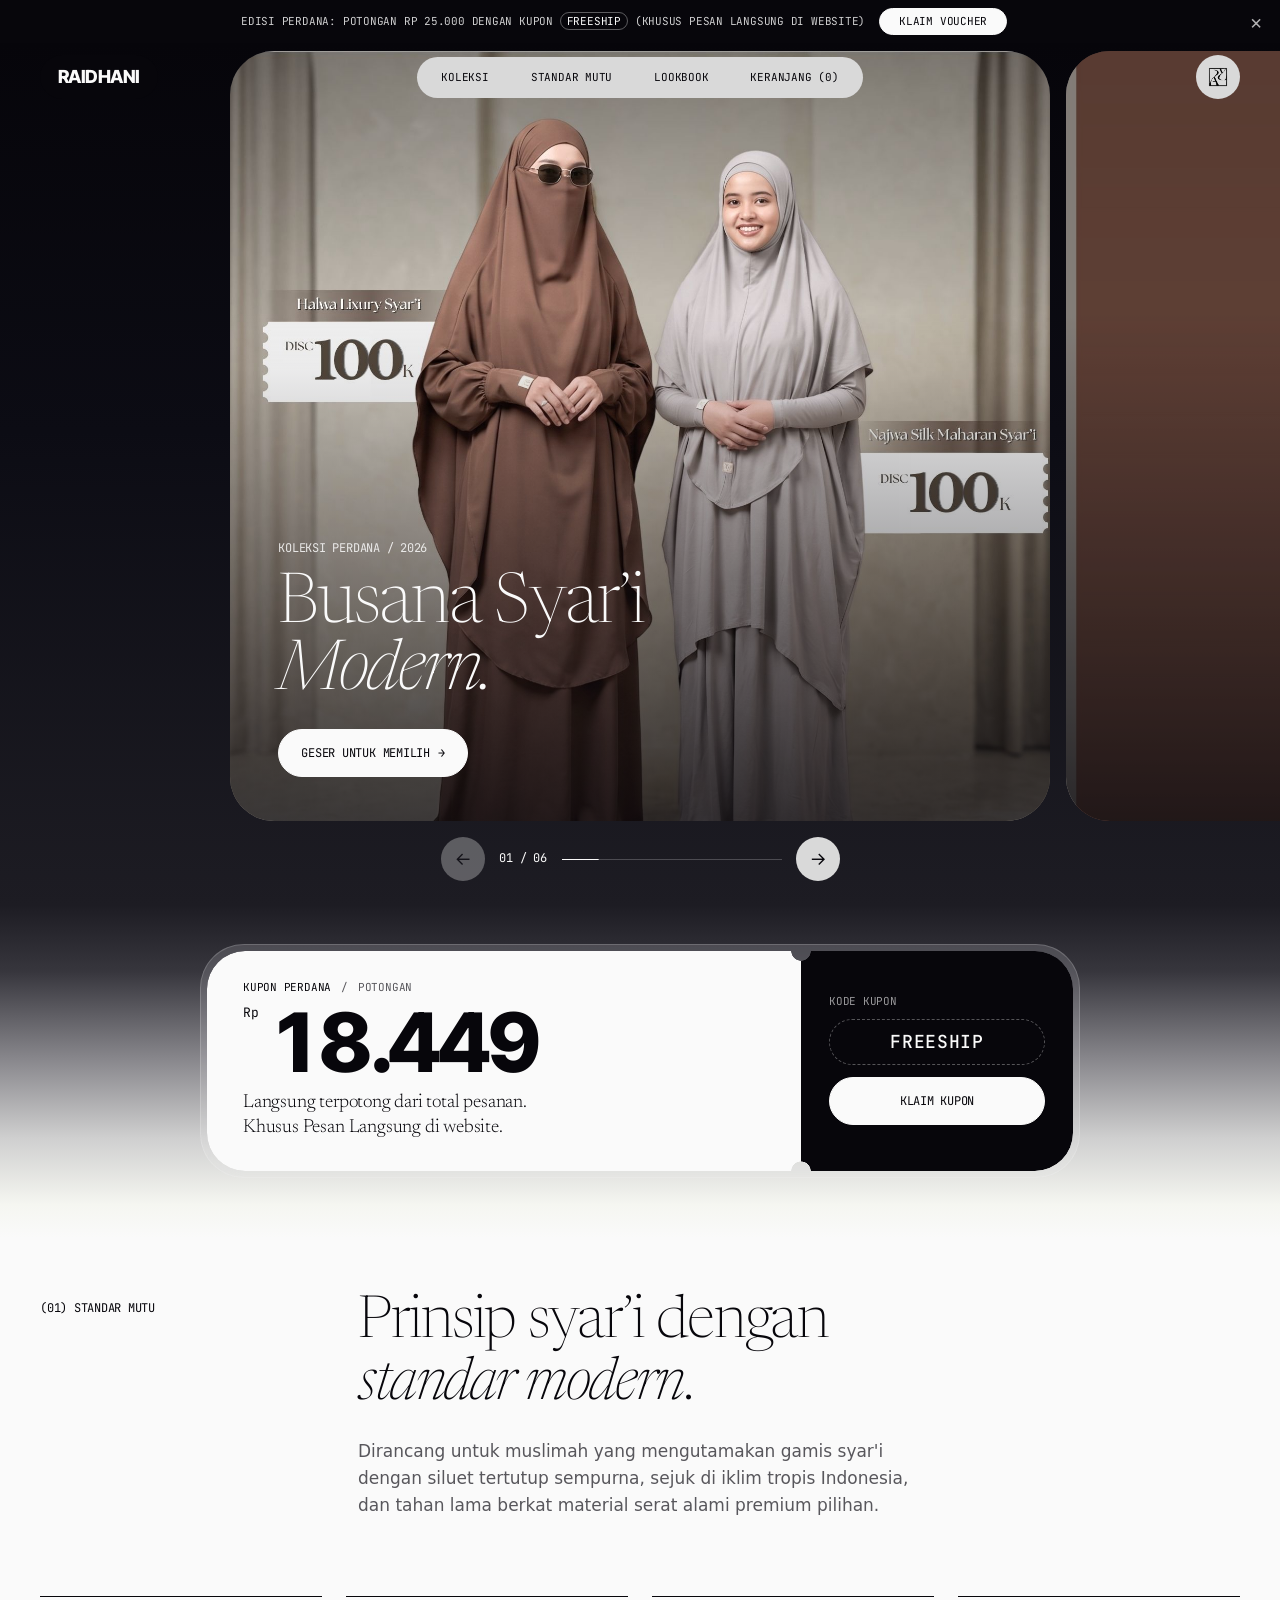
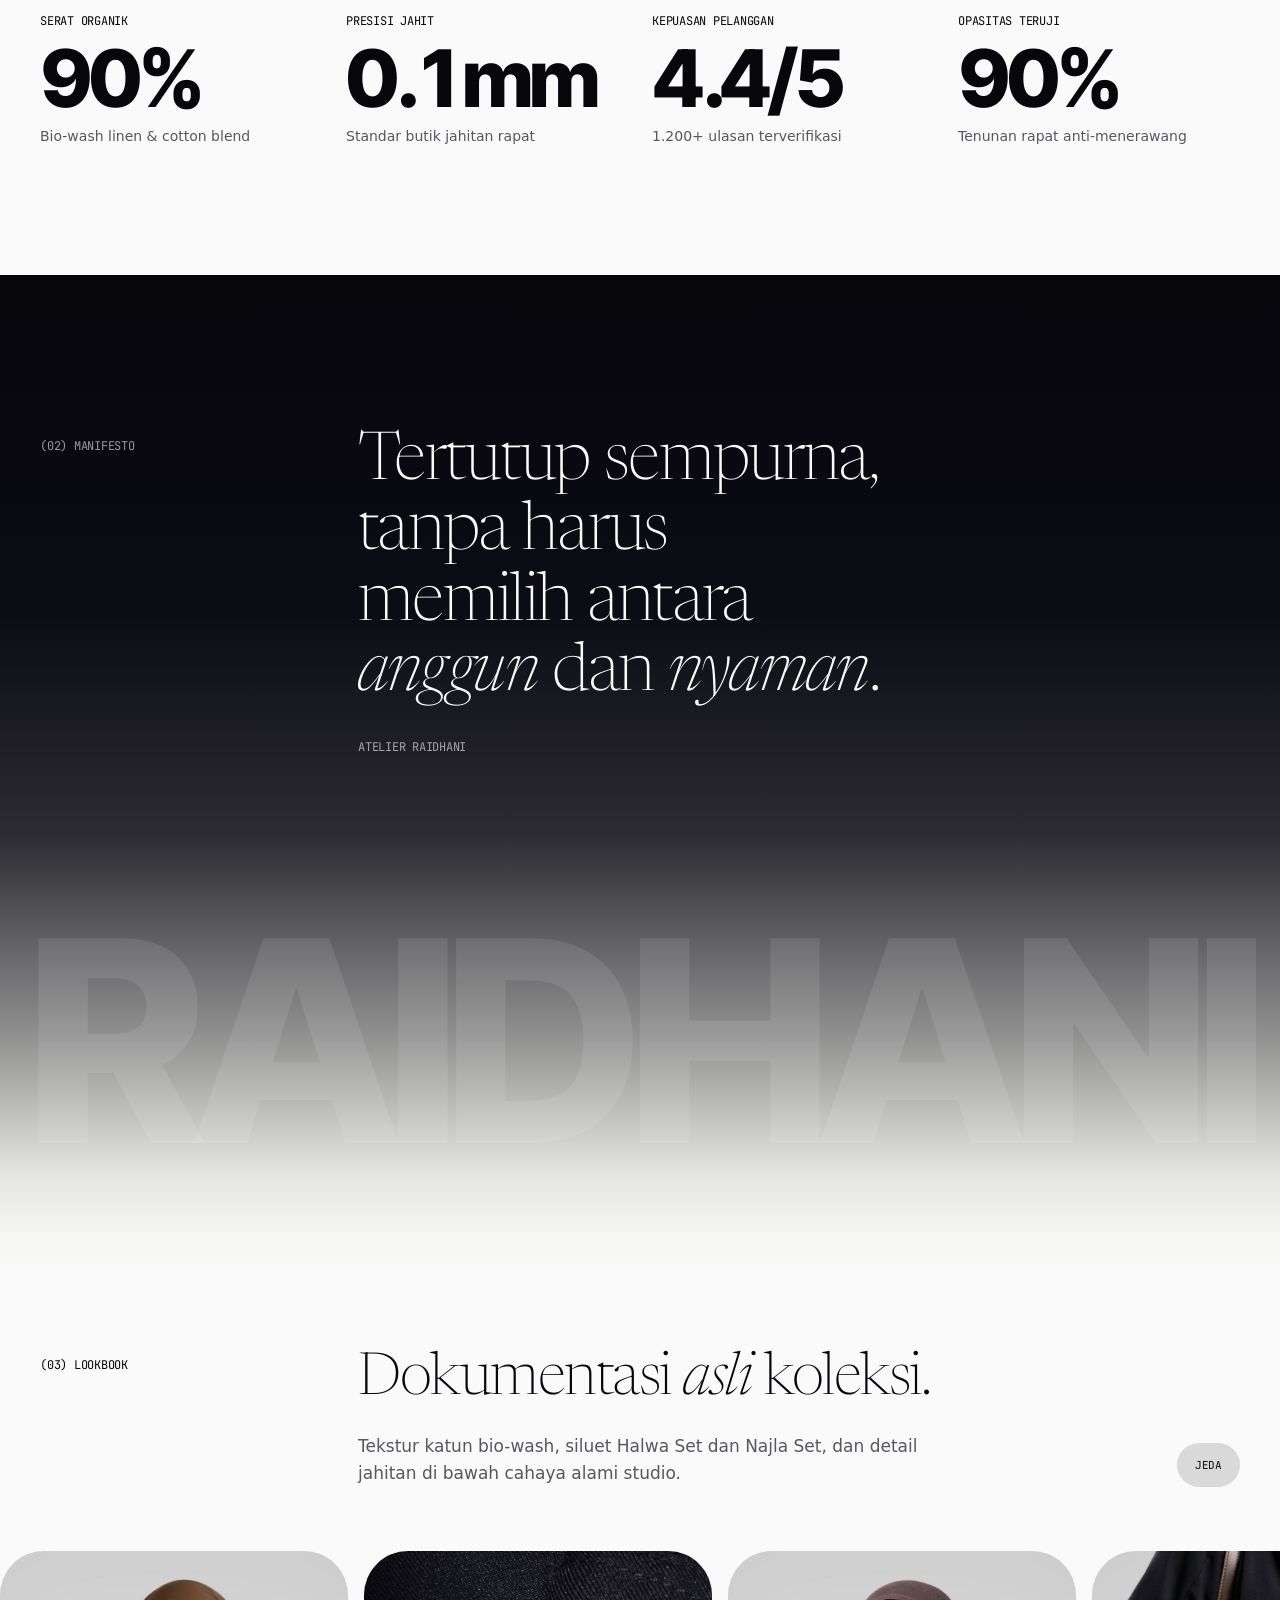
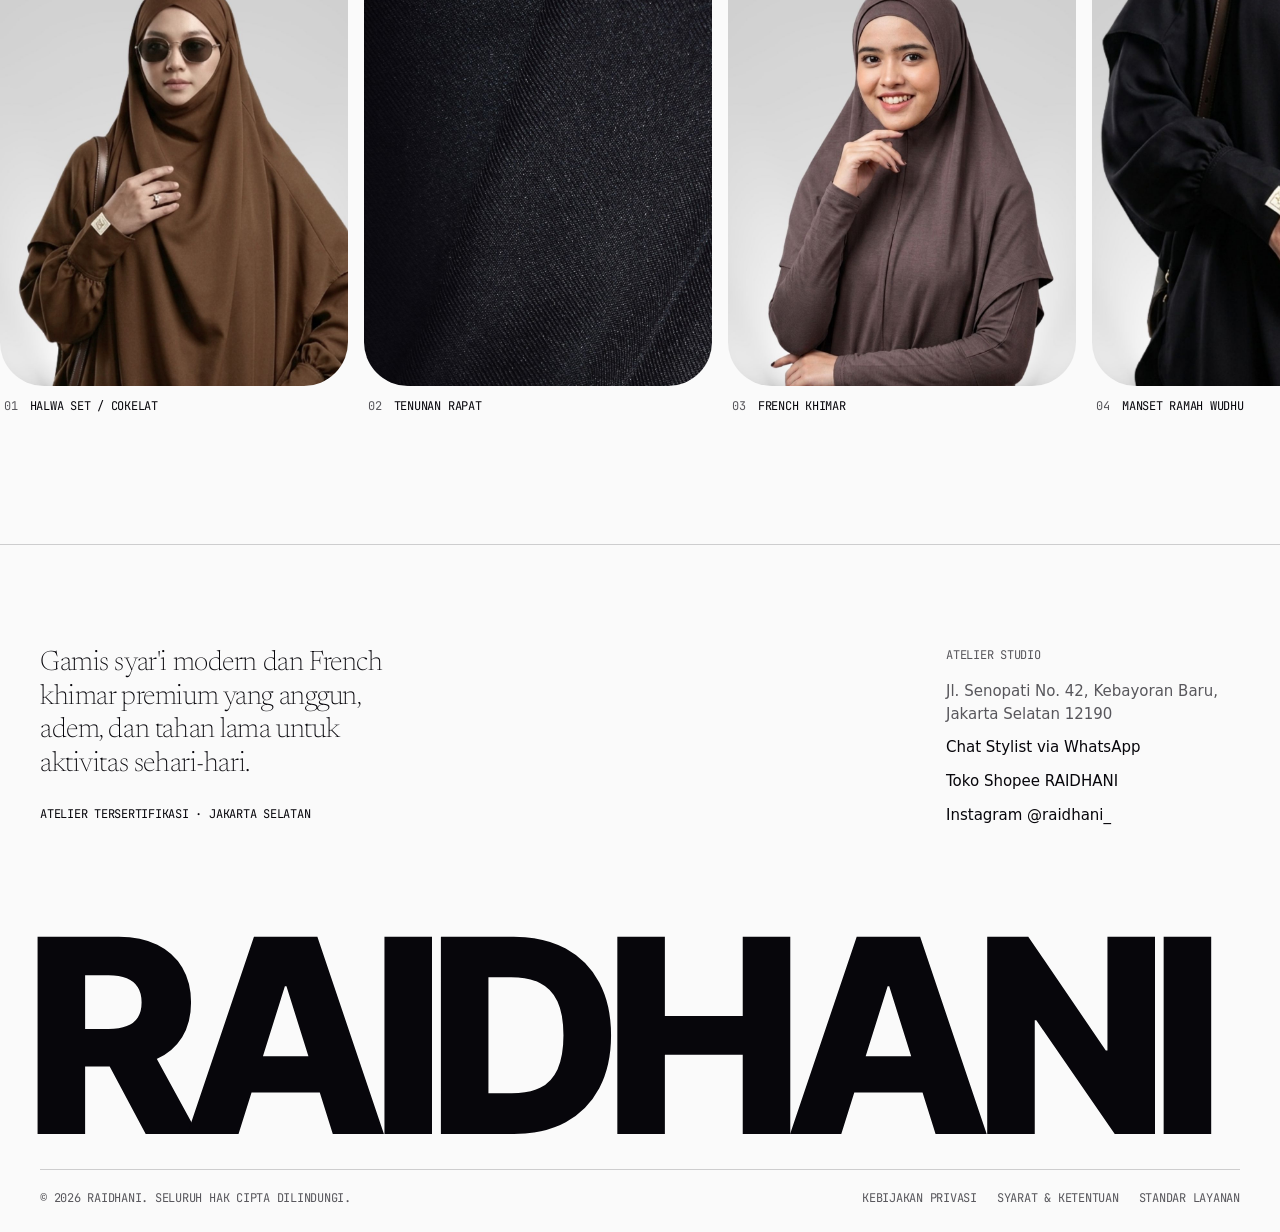
==== commit 90089fea: "Simplify v2 landing: swipeable hero collection, voucher card, marquee lookbook Restructure the page " ====
--- a/index.html
+++ b/index.html
@@ -35,11 +35,11 @@
     rel="stylesheet">
 
   <!-- Core Modular Stylesheets (tokens.css khusus landing; admin tetap memakai variables.css) -->
-  <link rel="stylesheet" href="assets/css/tokens.css?v=20260928">
-  <link rel="stylesheet" href="assets/css/base.css?v=20260928">
-  <link rel="stylesheet" href="assets/css/components.css?v=20260928">
-  <link rel="stylesheet" href="assets/css/layout.css?v=20260928">
-  <link rel="stylesheet" href="assets/css/coupon.css?v=20260928">
+  <link rel="stylesheet" href="assets/css/tokens.css?v=20260928b">
+  <link rel="stylesheet" href="assets/css/base.css?v=20260928b">
+  <link rel="stylesheet" href="assets/css/components.css?v=20260928b">
+  <link rel="stylesheet" href="assets/css/layout.css?v=20260928f">
+  <link rel="stylesheet" href="assets/css/coupon.css?v=20260928c">
 
   <!-- JSON-LD Structured Data (SEO PRD §10.4) -->
   <script type="application/ld+json">
@@ -136,33 +136,32 @@
   </div>
 
   <!-- ============================================================ -->
-  <!-- 2. HEADER: logo, pill navigasi, pill aksi (FR-2)              -->
+  <!-- 2. HEADER: logo pill, pill navigasi (+ keranjang), akun       -->
   <!-- ============================================================ -->
   <header class="site-header" id="site-header">
     <div class="container header-inner">
       <a href="#" class="brand-logo-link" aria-label="Beranda RAIDHANI">
-        <img src="media/brand/logo.png" alt="" class="brand-logo-img" width="28" height="28"
-          onerror="this.style.display='none'">
         <span class="brand-wordmark">RAIDHANI</span>
       </a>
 
       <nav class="nav-pill" aria-label="Navigasi Utama">
-        <a href="#katalog-produk" class="nav-link">Koleksi</a>
-        <a href="#lookbook" class="nav-link">Lookbook</a>
-        <a href="#filosofi" class="nav-link">Filosofi</a>
-        <a href="#mengapa-raidhani" class="nav-link">Material</a>
-        <a href="#testimoni" class="nav-link">Ulasan</a>
-        <a href="#faq" class="nav-link">Bantuan</a>
-      </nav>
-
-      <div class="header-actions">
-        <button type="button" class="pill-btn btn-account-nav" id="btn-account-nav"
-          onclick="RaidhaniAuth.handleAccountClick()" aria-label="Akun Saya" title="Masuk / Akun Saya">
-          <span id="account-nav-label">Masuk</span>
-        </button>
-        <button type="button" class="pill-btn btn-cart-nav" onclick="RaidhaniCart.openCart()"
+        <a href="#koleksi" class="nav-link nav-link--section">Koleksi</a>
+        <a href="#filosofi" class="nav-link nav-link--section">Standar Mutu</a>
+        <a href="#lookbook" class="nav-link nav-link--section">Lookbook</a>
+        <button type="button" class="nav-link btn-cart-nav" onclick="RaidhaniCart.openCart()"
           aria-label="Buka Keranjang Belanja" title="Keranjang Belanja">
           Keranjang (<span class="cart-count">0</span>)
+        </button>
+      </nav>
+
+      <div class="header-actions">
+        <!-- Tombol akun bundar dengan monogram. Label teks diisi auth.js
+             (Masuk / nama pengguna) dan dibacakan ke screen reader. -->
+        <button type="button" class="circle-btn btn-account-nav" id="btn-account-nav"
+          onclick="RaidhaniAuth.handleAccountClick()" title="Masuk / Akun Saya">
+          <img src="media/brand/logo.png" alt="" class="brand-logo-img" width="22" height="22"
+            onerror="this.style.display='none'">
+          <span class="sr-only" id="account-nav-label">Masuk</span>
         </button>
         <button type="button" class="pill-btn mobile-menu-btn" id="mobile-menu-btn" aria-label="Buka Menu">
           Menu
@@ -181,12 +180,9 @@
       </button>
     </div>
     <nav class="mobile-drawer-nav">
-      <a href="#katalog-produk" class="mobile-nav-link"><span class="label">01</span>Koleksi Busana</a>
-      <a href="#lookbook" class="mobile-nav-link"><span class="label">02</span>Visual Lookbook</a>
-      <a href="#filosofi" class="mobile-nav-link"><span class="label">03</span>Standar Mutu</a>
-      <a href="#mengapa-raidhani" class="mobile-nav-link"><span class="label">04</span>Material &amp; Kualitas</a>
-      <a href="#testimoni" class="mobile-nav-link"><span class="label">05</span>Ulasan Pelanggan</a>
-      <a href="#faq" class="mobile-nav-link"><span class="label">06</span>Pertanyaan Umum</a>
+      <a href="#koleksi" class="mobile-nav-link"><span class="label">01</span>Koleksi</a>
+      <a href="#filosofi" class="mobile-nav-link"><span class="label">02</span>Standar Mutu</a>
+      <a href="#lookbook" class="mobile-nav-link"><span class="label">03</span>Lookbook</a>
       <div class="mobile-drawer-actions">
         <button type="button" class="btn btn-secondary btn-block" id="mobile-account-btn"
           onclick="RaidhaniAuth.handleAccountClick()">
@@ -204,71 +200,59 @@
   </aside>
 
   <main>
-    <!-- Sentinel sticky header: saat bagian atas hero lewat, logo mendapat
-         permukaan pill supaya tetap terbaca di atas konten (main.js). -->
-    <div id="hero-sentinel" style="height: 1px; width: 100%;"></div>
-
     <!-- ============================================================ -->
-    <!-- 3. HERO EDITORIAL (FR-3)                                      -->
+    <!-- 3. HERO: kartu koleksi yang bisa digeser                      -->
     <!-- ============================================================ -->
-    <section class="hero" id="hero">
-      <div class="container">
-        <div class="hero-meta">
-          <span class="label">Koleksi Perdana / 2026</span>
-          <span class="label">Halwa Set | Najla Set</span>
-          <span class="label">Atelier Jakarta Selatan</span>
-        </div>
-
-        <h1 class="hero-title">
-          <span class="title-line title-line-1"><span class="title-line-inner">Busana</span></span>
-          <span class="title-line title-line-2"><span class="title-line-inner">Syar&rsquo;i Modern.</span></span>
-        </h1>
-
-        <div class="hero-intro">
-          <p class="hero-lede">Kenyamanan <em>sempurna</em>, seharian.</p>
-          <div class="hero-aside">
-            <p class="hero-subtext">
-              Gamis syar'i modern dan French khimar premium berbahan katun bio-wash organik &mdash; anti-menerawang,
-              adem, dan nyaman dipakai seharian.
-            </p>
-            <div class="hero-cta-group">
-              <a href="#katalog-produk" class="btn btn-primary">
-                <span>Lihat Koleksi</span>
-                <span class="btn-arrow" aria-hidden="true">&darr;</span>
-              </a>
-              <button type="button" class="btn btn-outline" onclick="RaidhaniModal.openSizeGuide()">
-                Panduan Ukuran
-              </button>
-            </div>
-          </div>
-        </div>
-
-        <div class="hero-feature">
-          <div class="hero-frame">
+    <section class="hero" id="koleksi">
+      <div class="hero-carousel" role="region" aria-roledescription="carousel" aria-label="Koleksi RAIDHANI">
+        <!-- Slide produk (satu per warna) disisipkan oleh state.js setelah
+             slide pengantar; hero-carousel.js mengurus navigasinya. -->
+        <div class="hero-track" id="hero-track" tabindex="0" aria-label="Geser untuk memilih koleksi">
+          <article class="hero-slide hero-slide--intro" aria-roledescription="slide" aria-label="Pengantar koleksi">
             <picture>
               <source media="(max-width: 767px)" srcset="media/hero/hero-mobile.jpg">
               <img src="media/hero/hero.jpg" alt="Gamis Syar'i Modern dan French Khimar Premium RAIDHANI"
-                class="hero-bg-img" fetchpriority="high">
+                class="hero-slide__img" fetchpriority="high">
             </picture>
-            <ul class="hero-tags" aria-label="Keunggulan material">
-              <li class="hero-tag label">100% Katun Organik</li>
-              <li class="hero-tag label">Presisi Jahit 0.1mm</li>
-              <li class="hero-tag label">Anti-Menerawang</li>
-            </ul>
-          </div>
-
-          <!-- Tiket kupon ringkas: diisi assets/js/coupon-ticket.js dari kupon aktif -->
-          <div class="coupon-ticket" data-coupon-ticket data-variant="hero" data-state="pending" role="region"
-            aria-label="Kupon Perdana"></div>
+            <div class="hero-slide__content">
+              <span class="label hero-slide__eyebrow">Koleksi Perdana / 2026</span>
+              <h1 class="hero-slide__title">Busana Syar&rsquo;i<br><em>Modern.</em></h1>
+              <div class="hero-slide__actions">
+                <button type="button" class="btn btn-light" data-hero-next>
+                  Geser untuk memilih <span class="btn-arrow" aria-hidden="true">&rarr;</span>
+                </button>
+              </div>
+            </div>
+          </article>
+
+          <article class="hero-slide hero-slide--product hero-slide--placeholder" aria-roledescription="slide"
+            aria-label="Memuat koleksi">
+            <div class="hero-slide__content">
+              <span class="label">Memuat koleksi&hellip;</span>
+            </div>
+          </article>
+        </div>
+
+        <div class="container hero-controls">
+          <button type="button" class="circle-btn" data-hero-prev aria-label="Koleksi sebelumnya">&larr;</button>
+          <span class="label hero-counter"><span data-hero-index>01</span> / <span data-hero-total>02</span></span>
+          <span class="hero-progress" aria-hidden="true"><span data-hero-progress></span></span>
+          <button type="button" class="circle-btn" data-hero-next aria-label="Koleksi berikutnya">&rarr;</button>
         </div>
       </div>
     </section>
 
     <!-- ============================================================ -->
-    <!-- 4. FILOSOFI & METRIK KEPERCAYAAN (FR-4)                       -->
+    <!-- 4. STANDAR MUTU: metrik sebagai tipografi raksasa             -->
     <!-- ============================================================ -->
     <section class="section filosofi" id="filosofi">
       <div class="container">
+        <!-- Kartu klaim voucher tepat di bawah hero, di atas gradasi gelap-ke-terang.
+             Diisi assets/js/coupon-ticket.js dari kupon aktif; hilang sendiri
+             (data-state="empty") kalau tidak ada kupon yang berlaku. -->
+        <div class="coupon-ticket" data-coupon-ticket data-variant="section" data-state="pending" role="region"
+          aria-label="Kupon Perdana"></div>
+
         <header class="section-head">
           <span class="label section-index">(01) Standar Mutu</span>
           <div>
@@ -307,94 +291,11 @@
     </section>
 
     <!-- ============================================================ -->
-    <!-- 5. MATERIAL & KONSTRUKSI (FR-5)                               -->
-    <!-- ============================================================ -->
-    <section class="section material" id="mengapa-raidhani">
-      <div class="container">
-        <header class="section-head">
-          <span class="label section-index">(02) Spesifikasi Material</span>
-          <div>
-            <h2 class="section-title">Keunggulan material &amp; <em>konstruksi busana</em>.</h2>
-            <p class="section-lede">
-              Setiap busana RAIDHANI &mdash; dari Halwa Set hingga Najla Set &mdash; diproduksi dengan kontrol kualitas
-              ketat agar fungsional, nyaman, dan tahan lama dipakai sehari-hari.
-            </p>
-          </div>
-        </header>
-
-        <ol class="spec-grid">
-          <li class="spec-item">
-            <span class="label spec-num">01 / 04</span>
-            <h3 class="spec-title">Sirkulasi udara optimal</h3>
-            <p class="spec-text">
-              Serat katun bio-wash organik berpori alami menjaga gamis tetap adem dan sejuk sepanjang hari.
-            </p>
-            <span class="label spec-tag">100% Bio-Wash</span>
-          </li>
-          <li class="spec-item">
-            <span class="label spec-num">02 / 04</span>
-            <h3 class="spec-title">Tenunan anti-menerawang</h3>
-            <p class="spec-text">
-              Tenunan ganda berdensitas tinggi membuat khimar dan gamis aman dipakai tanpa inner tebal tambahan.
-            </p>
-            <span class="label spec-tag">Opasitas Teruji</span>
-          </li>
-          <li class="spec-item">
-            <span class="label spec-num">03 / 04</span>
-            <h3 class="spec-title">Siluet rileks &amp; wudhu</h3>
-            <p class="spec-text">
-              Potongan syar'i longgar proporsional dengan manset kancing praktis, memudahkan wudhu kapan saja.
-            </p>
-            <span class="label spec-tag">Wudhu-Friendly</span>
-          </li>
-          <li class="spec-item">
-            <span class="label spec-num">04 / 04</span>
-            <h3 class="spec-title">Ketahanan standar butik</h3>
-            <p class="spec-text">
-              Keliman rapat, obras benang empat kuat, dan kancing bespoke menjaga busana tetap awet meski sering
-              dicuci.
-            </p>
-            <span class="label spec-tag">Garansi 3 Hari</span>
-          </li>
-        </ol>
-      </div>
-    </section>
-
-    <!-- ============================================================ -->
-    <!-- 6. KATALOG PRODUK (FR-6, FR-7, FR-8)                          -->
-    <!-- ============================================================ -->
-    <section class="section catalog" id="katalog-produk">
-      <div class="container">
-        <header class="section-head">
-          <span class="label section-index">(03) Koleksi Pilihan</span>
-          <div>
-            <h2 class="section-title">Koleksi perdana <em>RAIDHANI</em>.</h2>
-            <p class="section-lede">
-              Dua koleksi unggulan, Halwa Set dan Najla Set, diproduksi dalam kuota terbatas untuk menjaga presisi
-              jahitan tiap busana. Pilih varian warna dan ukuran yang paling sesuai untuk Anda.
-            </p>
-          </div>
-        </header>
-
-        <!-- Tiket kupon penuh (FR-7): diisi assets/js/coupon-ticket.js dari kupon aktif -->
-        <div class="coupon-ticket" data-coupon-ticket data-variant="section" data-state="pending" role="region"
-          aria-label="Kupon Perdana"></div>
-
-        <!-- Card produk dirender otomatis oleh state.js dari data katalog
-             (Supabase / localStorage) — 100% diatur lewat admin dashboard,
-             tanpa perlu edit HTML ini sama sekali. -->
-        <div class="product-grid" id="product-grid">
-          <p class="product-grid-status label">Memuat katalog&hellip;</p>
-        </div>
-      </div>
-    </section>
-
-    <!-- ============================================================ -->
-    <!-- 7. MANIFESTO: jeda tonal gelap-ke-terang                      -->
+    <!-- 5. MANIFESTO: jeda tonal gelap-ke-terang                      -->
     <!-- ============================================================ -->
     <section class="manifesto" aria-label="Manifesto RAIDHANI">
       <div class="container manifesto-inner">
-        <span class="label manifesto-label">(04) Manifesto</span>
+        <span class="label manifesto-label">(02) Manifesto</span>
         <blockquote class="manifesto-quote">
           Tertutup sempurna, tanpa harus memilih antara <em>anggun</em> dan <em>nyaman</em>.
           <cite class="label manifesto-cite">Atelier RAIDHANI</cite>
@@ -404,203 +305,87 @@
     </section>
 
     <!-- ============================================================ -->
-    <!-- 8. LOOKBOOK                                                   -->
+    <!-- 6. LOOKBOOK: foto asli yang bergulir otomatis                 -->
     <!-- ============================================================ -->
     <section class="section lookbook" id="lookbook">
-      <div class="container">
+      <div class="container lookbook-head">
         <header class="section-head">
-          <span class="label section-index">(05) Visual Lookbook</span>
+          <span class="label section-index">(03) Lookbook</span>
           <div>
-            <h2 class="section-title">Dokumentasi <em>visual</em> koleksi.</h2>
+            <h2 class="section-title">Dokumentasi <em>asli</em> koleksi.</h2>
             <p class="section-lede">
-              Menampilkan tekstur katun bio-wash, siluet jatuh Halwa Set dan Najla Set, serta detail jahitan asli di
-              bawah cahaya alami studio.
+              Tekstur katun bio-wash, siluet Halwa Set dan Najla Set, dan detail jahitan di bawah cahaya alami studio.
             </p>
           </div>
         </header>
-
-        <div class="lookbook-grid">
-          <figure class="lookbook-item">
-            <div class="lookbook-frame">
+        <!-- Konten bergerak lebih dari 5 detik wajib bisa dihentikan (WCAG 2.2.2) -->
+        <button type="button" class="pill-btn marquee-toggle" id="marquee-toggle" aria-pressed="false"
+          aria-controls="lookbook-marquee">Jeda</button>
+      </div>
+
+      <!-- Dua grup identik: animasi bergeser -50% lalu berulang tanpa sambungan.
+           Grup kedua hanya salinan visual (aria-hidden, alt kosong). -->
+      <div class="marquee" id="lookbook-marquee">
+        <div class="marquee-track">
+          <ul class="marquee-group">
+            <li class="marquee-item">
               <img src="media/dokumentasi/dok-1.jpg" alt="Model mengenakan French khimar Halwa Set warna cokelat"
-                loading="lazy" class="lookbook-img" width="1080" height="1350">
-            </div>
-            <figcaption class="label lookbook-label"><span>01</span>Halwa Set / Cokelat</figcaption>
-          </figure>
-          <figure class="lookbook-item">
-            <div class="lookbook-frame">
+                class="marquee-img" width="1080" height="1350" loading="lazy">
+              <span class="label marquee-caption"><span>01</span>Halwa Set / Cokelat</span>
+            </li>
+            <li class="marquee-item">
               <img src="media/dokumentasi/dok-2.jpg" alt="Close-up tenunan rapat kain gamis syar'i hitam RAIDHANI"
-                loading="lazy" class="lookbook-img" width="1080" height="1350">
-            </div>
-            <figcaption class="label lookbook-label"><span>02</span>Tenunan Rapat</figcaption>
-          </figure>
-          <figure class="lookbook-item">
-            <div class="lookbook-frame">
+                class="marquee-img" width="1080" height="1350" loading="lazy">
+              <span class="label marquee-caption"><span>02</span>Tenunan Rapat</span>
+            </li>
+            <li class="marquee-item">
               <img src="media/dokumentasi/dok-3.jpg" alt="Model tersenyum mengenakan khimar syar'i RAIDHANI"
-                loading="lazy" class="lookbook-img" width="1080" height="1350">
-            </div>
-            <figcaption class="label lookbook-label"><span>03</span>French Khimar</figcaption>
-          </figure>
-          <figure class="lookbook-item">
-            <div class="lookbook-frame">
+                class="marquee-img" width="1080" height="1350" loading="lazy">
+              <span class="label marquee-caption"><span>03</span>French Khimar</span>
+            </li>
+            <li class="marquee-item">
               <img src="media/dokumentasi/dok-4.jpg" alt="Detail manset lengan gamis syar'i hitam dengan label RAIDHANI"
-                loading="lazy" class="lookbook-img" width="1080" height="1350">
-            </div>
-            <figcaption class="label lookbook-label"><span>04</span>Manset Ramah Wudhu</figcaption>
-          </figure>
-          <figure class="lookbook-item">
-            <div class="lookbook-frame">
+                class="marquee-img" width="1080" height="1350" loading="lazy">
+              <span class="label marquee-caption"><span>04</span>Manset Ramah Wudhu</span>
+            </li>
+            <li class="marquee-item">
               <img src="media/dokumentasi/dok-5.jpg" alt="Dua model mengenakan Halwa Set cokelat dan Najla Set abu-abu"
-                loading="lazy" class="lookbook-img" width="1080" height="1350">
-            </div>
-            <figcaption class="label lookbook-label"><span>05</span>Halwa Set &amp; Najla Set</figcaption>
-          </figure>
-          <figure class="lookbook-item">
-            <div class="lookbook-frame">
+                class="marquee-img" width="1080" height="1350" loading="lazy">
+              <span class="label marquee-caption"><span>05</span>Halwa Set &amp; Najla Set</span>
+            </li>
+            <li class="marquee-item">
               <img src="media/dokumentasi/dok-6.jpg" alt="Close-up label atelier RAIDHANI pada kain gamis"
-                loading="lazy" class="lookbook-img" width="1080" height="1350">
-            </div>
-            <figcaption class="label lookbook-label"><span>06</span>Label Atelier</figcaption>
-          </figure>
-        </div>
-      </div>
-    </section>
-
-    <!-- ============================================================ -->
-    <!-- 9. ULASAN PELANGGAN (FR-10)                                   -->
-    <!-- ============================================================ -->
-    <section class="section testimonials" id="testimoni">
-      <div class="container">
-        <header class="section-head">
-          <span class="label section-index">(06) Ulasan Pelanggan</span>
-          <div>
-            <h2 class="section-title">Pengalaman nyata <em>pelanggan</em>.</h2>
-            <p class="section-lede">
-              Testimoni terverifikasi dari pelanggan yang telah mengenakan Halwa Set dan Najla Set dalam aktivitas
-              sehari-hari.
-            </p>
-          </div>
-        </header>
-
-        <div class="testimonials-grid">
-          <figure class="testimonial-card">
-            <div>
-              <span class="label">Rating 5/5 · Terverifikasi</span>
-              <blockquote class="testi-quote">
-                &ldquo;Bahan katunnya sangat nyaman, sejuk dipakai seharian di Jakarta dan terbukti tidak menerawang.
-                Kerapatan jahitannya sangat rapi dan presisi.&rdquo;
-              </blockquote>
-            </div>
-            <figcaption class="testi-author-info">
-              <span class="label">Desi W. / Jakarta</span>
-              <span class="label testi-product-tag">Halwa Set / Mocca</span>
-            </figcaption>
-          </figure>
-
-          <figure class="testimonial-card">
-            <div>
-              <span class="label">Rating 5/5 · Terverifikasi</span>
-              <blockquote class="testi-quote">
-                &ldquo;Karakter kain Najla Set sangat elegan dengan kilau yang lembut. Manset kancingnya memudahkan
-                saat wudhu, sepadan dengan kualitasnya.&rdquo;
-              </blockquote>
-            </div>
-            <figcaption class="testi-author-info">
-              <span class="label">Nurul A. / Bandung</span>
-              <span class="label testi-product-tag">Najla Set / Champagne Gold</span>
-            </figcaption>
-          </figure>
-
-          <figure class="testimonial-card">
-            <div>
-              <span class="label">Rating 5/5 · Terverifikasi</span>
-              <blockquote class="testi-quote">
-                &ldquo;Potongan khimarnya sangat pas, anggun dan tetap praktis. Pengemasan rapi dan pengiriman tiba
-                tepat waktu.&rdquo;
-              </blockquote>
-            </div>
-            <figcaption class="testi-author-info">
-              <span class="label">Rahma K. / Surabaya</span>
-              <span class="label testi-product-tag">Halwa Set / Olive</span>
-            </figcaption>
-          </figure>
-        </div>
-      </div>
-    </section>
-
-    <!-- ============================================================ -->
-    <!-- 10. FAQ ACCORDION (FR-11)                                     -->
-    <!-- ============================================================ -->
-    <section class="section faq" id="faq">
-      <div class="container faq-layout">
-        <header class="faq-head">
-          <span class="label">(07) Bantuan &amp; Informasi</span>
-          <h2 class="section-title">Pertanyaan <em>umum</em>.</h2>
-          <p class="section-lede">
-            Informasi seputar material katun bio-wash, panduan ukuran Halwa Set dan Najla Set, mekanisme pengiriman,
-            serta garansi produk.
-          </p>
-          <button type="button" class="btn btn-outline" data-track="whatsapp_click"
-            onclick="window.open(RaidhaniWA.getGeneralConsultUrl(), '_blank')">
-            <span>Chat Stylist via WhatsApp</span>
-            <span class="btn-arrow" aria-hidden="true">&rarr;</span>
-          </button>
-        </header>
-
-        <div class="faq-container">
-          <details class="accordion-item" name="faq" open>
-            <summary>
-              <span>Apakah busana RAIDHANI menerawang di bawah sinar matahari?</span>
-              <span class="accordion-plus" aria-hidden="true"></span>
-            </summary>
-            <div class="accordion-body">
-              Sama sekali tidak. Kami menggunakan teknik tenunan ganda (double-density weave) pada serat katun
-              bio-wash organik yang telah melalui uji opasitas ketat sehingga terjamin anti-menerawang. Kain tetap
-              adem dan menjaga siluet tubuh tanpa perlu mengenakan inner gamis tebal yang gerah.
-            </div>
-          </details>
-
-          <details class="accordion-item" name="faq">
-            <summary>
-              <span>Bagaimana cara menentukan ukuran gamis dan khimar yang tepat?</span>
-              <span class="accordion-plus" aria-hidden="true"></span>
-            </summary>
-            <div class="accordion-body">
-              Halwa Set hadir dalam S/M (rekomendasi tinggi 155-162 cm, LD 100 cm) dan L/XL (tinggi 163 cm ke atas, LD
-              110 cm), serta XXL (LD 120 cm). Najla Set hadir dalam All-Size fit hingga XXL dengan drapery yang jatuh
-              mengikuti postur tubuh. Anda dapat membuka tombol Panduan Ukuran di atas untuk tabel lengkap.
-            </div>
-          </details>
-
-          <details class="accordion-item" name="faq">
-            <summary>
-              <span>Bagaimana prosedur verifikasi pembayaran dan estimasi pengiriman?</span>
-              <span class="accordion-plus" aria-hidden="true"></span>
-            </summary>
-            <div class="accordion-body">
-              Setelah mengisi formulir checkout, Anda akan memperoleh Order ID dan nomor rekening resmi (BSI & BCA).
-              Cukup kirimkan konfirmasi mutasi melalui WhatsApp agar staf atelier memverifikasi pesanan Anda. Pesanan
-              sebelum pukul 14.00 WIB diproses dan dikirim pada hari kerja yang sama.
-            </div>
-          </details>
-
-          <details class="accordion-item" name="faq">
-            <summary>
-              <span>Apakah tersedia garansi penukaran ukuran atau pengembalian?</span>
-              <span class="accordion-plus" aria-hidden="true"></span>
-            </summary>
-            <div class="accordion-body">
-              Tersedia garansi penukaran ukuran atau penggantian barang dalam 3 hari kerja setelah paket diterima,
-              dengan syarat label tag masih utuh dan busana belum dicuci.
-            </div>
-          </details>
+                class="marquee-img" width="1080" height="1350" loading="lazy">
+              <span class="label marquee-caption"><span>06</span>Label Atelier</span>
+            </li>
+          </ul>
+          <ul class="marquee-group" aria-hidden="true">
+            <li class="marquee-item"><img src="media/dokumentasi/dok-1.jpg" alt="" class="marquee-img" width="1080"
+                height="1350" loading="lazy"><span class="label marquee-caption"><span>01</span>Halwa Set /
+                Cokelat</span></li>
+            <li class="marquee-item"><img src="media/dokumentasi/dok-2.jpg" alt="" class="marquee-img" width="1080"
+                height="1350" loading="lazy"><span class="label marquee-caption"><span>02</span>Tenunan Rapat</span>
+            </li>
+            <li class="marquee-item"><img src="media/dokumentasi/dok-3.jpg" alt="" class="marquee-img" width="1080"
+                height="1350" loading="lazy"><span class="label marquee-caption"><span>03</span>French Khimar</span>
+            </li>
+            <li class="marquee-item"><img src="media/dokumentasi/dok-4.jpg" alt="" class="marquee-img" width="1080"
+                height="1350" loading="lazy"><span class="label marquee-caption"><span>04</span>Manset Ramah
+                Wudhu</span></li>
+            <li class="marquee-item"><img src="media/dokumentasi/dok-5.jpg" alt="" class="marquee-img" width="1080"
+                height="1350" loading="lazy"><span class="label marquee-caption"><span>05</span>Halwa Set &amp; Najla
+                Set</span></li>
+            <li class="marquee-item"><img src="media/dokumentasi/dok-6.jpg" alt="" class="marquee-img" width="1080"
+                height="1350" loading="lazy"><span class="label marquee-caption"><span>06</span>Label Atelier</span>
+            </li>
+          </ul>
         </div>
       </div>
     </section>
   </main>
 
   <!-- ============================================================ -->
-  <!-- 11. FOOTER (FR-12)                                            -->
+  <!-- 7. FOOTER (FR-12)                                             -->
   <!-- ============================================================ -->
   <footer class="site-footer">
     <div class="container">
@@ -611,27 +396,6 @@
             sehari-hari.
           </p>
           <span class="label">Atelier Tersertifikasi · Jakarta Selatan</span>
-        </div>
-
-        <div>
-          <h4 class="label footer-col-title">Koleksi Busana</h4>
-          <ul class="footer-links">
-            <li><a href="#katalog-produk" class="footer-link">Halwa Set</a></li>
-            <li><a href="#katalog-produk" class="footer-link">Najla Set</a></li>
-            <li><a href="#lookbook" class="footer-link">Visual Lookbook</a></li>
-            <li><a href="#mengapa-raidhani" class="footer-link">Craftsmanship &amp; Tenun</a></li>
-          </ul>
-        </div>
-
-        <div>
-          <h4 class="label footer-col-title">Panduan Pelanggan</h4>
-          <ul class="footer-links">
-            <li><button type="button" class="footer-link" onclick="RaidhaniModal.openSizeGuide()">Panduan
-                Ukuran</button></li>
-            <li><a href="#faq" class="footer-link">Pertanyaan Umum (FAQ)</a></li>
-            <li><a href="#kebijakan" class="footer-link">Kebijakan Privasi (UU PDP)</a></li>
-            <li><a href="#syarat" class="footer-link">Ketentuan Pengiriman &amp; Retur</a></li>
-          </ul>
         </div>
 
         <div>
@@ -1280,7 +1044,7 @@
   <script src="assets/js/supabase-client.js?v=20260918"></script>
   <script src="assets/js/auth.js?v=20260915"></script>
   <script src="assets/js/cart.js?v=20260928"></script>
-  <script src="assets/js/state.js?v=20260928"></script>
+  <script src="assets/js/state.js?v=20260928b"></script>
   <script src="assets/js/whatsapp-link.js?v=20260915"></script>
   <script src="assets/js/shopee-link.js?v=20260921"></script>
   <script src="assets/js/analytics.js?v=20260915"></script>
@@ -1288,7 +1052,8 @@
   <script src="assets/js/modal-checkout.js?v=20260921"></script>
   <script src="assets/js/coupon-ticket.js?v=20260921"></script>
   <script src="assets/js/counter-animation.js?v=20260915"></script>
-  <script src="assets/js/main.js?v=20260915"></script>
+  <script src="assets/js/hero-carousel.js?v=20260928"></script>
+  <script src="assets/js/main.js?v=20260928"></script>
 
 </body>
 
--- a/assets/css/tokens.css
+++ b/assets/css/tokens.css
@@ -22,6 +22,7 @@
   --color-black: #000000;
   --color-mist: #ddfcff;         /* Aksen dingin mikro (seleksi teks saja) */
   --color-dark: #0c0c14;         /* Section gradien gelap */
+  --flow-join: #1d1c23;          /* Titik sambung gradasi hero -> Standar Mutu */
 
   /* ---------- Tipografi ---------- */
   /* Display: pengganti HelveticaNowDisplay (800 untuk headline raksasa) */
@@ -70,6 +71,7 @@
   /* ---------- Layout ---------- */
   --max-content-width: 1360px;
   --gutter: 16px;
+  --header-h: 68px;              /* 12px + pill 44px + 12px; hero naik sejauh ini */
 
   /* Tanpa bayangan: kedalaman hanya dari langkah warna permukaan */
   --shadow-none: none;
--- a/assets/css/base.css
+++ b/assets/css/base.css
@@ -9,11 +9,6 @@
   box-sizing: border-box;
   margin: 0;
   padding: 0;
-}
-
-:root {
-  /* Accordion FAQ bisa beranimasi dari 0 ke auto (progressive enhancement) */
-  interpolate-size: allow-keywords;
 }
 
 @media (prefers-reduced-motion: no-preference) {
--- a/assets/css/components.css
+++ b/assets/css/components.css
@@ -296,87 +296,6 @@
 
 .modal-close-btn:hover {
   background-color: var(--color-hairline);
-}
-
-/* 5. ACCORDION FAQ (<details name="faq">): baris garis rambut */
-details.accordion-item {
-  border-top: 1px solid var(--color-hairline);
-}
-
-details.accordion-item:last-child {
-  border-bottom: 1px solid var(--color-hairline);
-}
-
-details.accordion-item summary {
-  list-style: none;
-  cursor: pointer;
-  display: flex;
-  align-items: baseline;
-  justify-content: space-between;
-  gap: 24px;
-  padding: 24px 0;
-  font-family: var(--font-editorial);
-  font-size: clamp(20px, 2.1vw, 28px);
-  font-weight: 300;
-  line-height: 1.2;
-  letter-spacing: -0.015em;
-  color: var(--color-ink);
-  user-select: none;
-}
-
-details.accordion-item summary::-webkit-details-marker {
-  display: none;
-}
-
-/* Tanda plus dari dua garis: berubah jadi minus saat terbuka */
-.accordion-plus {
-  position: relative;
-  flex-shrink: 0;
-  width: 14px;
-  height: 14px;
-  translate: 0 -2px;
-}
-
-.accordion-plus::before,
-.accordion-plus::after {
-  content: '';
-  position: absolute;
-  inset: 50% 0 auto;
-  height: 1px;
-  background: var(--color-ink);
-  transition: rotate var(--transition-slow);
-}
-
-.accordion-plus::after {
-  rotate: 90deg;
-}
-
-details.accordion-item[open] .accordion-plus::after {
-  rotate: 0deg;
-}
-
-details.accordion-item .accordion-body {
-  padding: 0 48px 28px 0;
-  font-size: 16px;
-  line-height: 1.65;
-  color: var(--color-ink-muted);
-  text-wrap: pretty;
-}
-
-/* Buka/tutup halus di browser yang mendukung ::details-content;
-   yang lain langsung melompat (tetap berfungsi penuh). */
-@media (prefers-reduced-motion: no-preference) {
-  @supports selector(::details-content) {
-    details.accordion-item::details-content {
-      block-size: 0;
-      overflow: clip;
-      transition: block-size 420ms var(--ease-out), content-visibility 420ms allow-discrete;
-    }
-
-    details.accordion-item[open]::details-content {
-      block-size: auto;
-    }
-  }
 }
 
 /* 6. TOAST */
--- a/assets/css/layout.css
+++ b/assets/css/layout.css
@@ -1,8 +1,8 @@
 /* ============================================================
    RAIDHANI v2 - Layout & Sections
-   Section full-bleed bergantian terang (#fafafa) dan satu jeda gelap
-   (gradien). Setiap section adalah satu pernyataan: label mono,
-   judul serif tipis, lalu isinya.
+   Empat bagian saja: hero gelap berisi kartu koleksi yang bisa digeser,
+   standar mutu (metrik), manifesto, lookbook foto asli yang bergulir
+   otomatis, footer.
    ============================================================ */
 
 /* 1. CONTAINER & RITME SECTION */
@@ -63,7 +63,7 @@
   display: flex;
   align-items: center;
   justify-content: center;
-  padding: 10px 52px 10px 16px;
+  padding: 8px 48px 8px 16px;
   background-color: var(--color-ink);
   color: var(--color-canvas);
 }
@@ -73,7 +73,7 @@
   align-items: center;
   justify-content: center;
   flex-wrap: wrap;
-  gap: 8px 14px;
+  gap: 6px 14px;
   text-align: center;
 }
 
@@ -94,10 +94,18 @@
   border-radius: var(--radius-pill);
 }
 
+/* Syarat kupon (kelipatan, khusus pesan langsung) disembunyikan di layar
+   sempit supaya bar tetap ringkas; syarat lengkap tampil di checkout. */
+@media (max-width: 767px) {
+  .announcement-note {
+    display: none;
+  }
+}
+
 .announcement-close-btn {
   position: absolute;
   top: 50%;
-  right: 10px;
+  right: 8px;
   translate: 0 -50%;
   width: 32px;
   height: 32px;
@@ -119,7 +127,8 @@
   background: rgba(250, 250, 250, 0.1);
 }
 
-/* 3. HEADER: logo mandiri + pill navigasi + pill aksi, melayang tanpa bar */
+/* 3. HEADER: melayang di atas kartu hero. Semua elemen punya permukaan
+   pill sendiri, jadi tetap terbaca di atas foto, gradien gelap, maupun kanvas. */
 .site-header {
   position: sticky;
   top: 0;
@@ -130,10 +139,9 @@
 }
 
 .header-inner {
-  display: grid;
-  grid-template-columns: 1fr auto;
+  display: flex;
   align-items: center;
-  gap: 12px;
+  gap: 6px;
 }
 
 .header-inner > * {
@@ -142,7 +150,9 @@
 
 @media (min-width: 1080px) {
   .header-inner {
+    display: grid;
     grid-template-columns: 1fr auto 1fr;
+    gap: 12px;
   }
 }
 
@@ -150,30 +160,15 @@
   justify-self: start;
   display: inline-flex;
   align-items: center;
-  gap: 10px;
-  min-width: 0;
   height: 44px;
-  padding: 0 16px 0 8px;
-  margin-left: -8px;
+  padding: 0 18px;
+  margin-right: auto;
   border-radius: var(--radius-pill);
-  background-color: transparent;
-  transition: background-color var(--transition-normal);
-}
-
-/* Saat header melayang di atas konten, logo ikut mendapat permukaan pill
-   supaya tetap terbaca di atas teks & foto (kelas dari main.js). */
-.site-header.is-stuck .brand-logo-link {
-  background-color: var(--color-ash);
-  margin-left: 0;
-  padding-left: 10px;
-}
-
-.brand-logo-img {
-  width: 28px;
-  height: 28px;
-  object-fit: contain;
-  /* Monogram emas ditampilkan sebagai tinta: warna hanya milik foto */
-  filter: brightness(0);
+  background-color: var(--color-ink);
+}
+
+.brand-logo-link .brand-wordmark {
+  color: var(--color-canvas);
 }
 
 .brand-wordmark {
@@ -186,20 +181,14 @@
   white-space: nowrap;
 }
 
-/* Pill navigasi utama */
+/* Pill navigasi: di layar sempit hanya tombol keranjang yang tampil */
 .nav-pill {
-  display: none;
-}
-
-@media (min-width: 1080px) {
-  .nav-pill {
-    display: flex;
-    align-items: center;
-    gap: 2px;
-    padding: 4px;
-    border-radius: var(--radius-pill);
-    background-color: var(--color-ash);
-  }
+  display: flex;
+  align-items: center;
+  gap: 2px;
+  padding: 4px;
+  border-radius: var(--radius-pill);
+  background-color: var(--color-ash);
 }
 
 .nav-link,
@@ -213,8 +202,12 @@
 }
 
 .nav-link {
-  padding: 10px 14px;
+  padding: 11px 14px;
+  border: none;
   border-radius: var(--radius-pill);
+  background: transparent;
+  line-height: 1;
+  cursor: pointer;
   transition: background-color var(--transition-fast);
 }
 
@@ -224,7 +217,13 @@
 
 @media (min-width: 1280px) {
   .nav-link {
-    padding: 10px 18px;
+    padding: 11px 20px;
+  }
+}
+
+@media (max-width: 1079px) {
+  .nav-link--section {
+    display: none;
   }
 }
 
@@ -238,9 +237,8 @@
 .pill-btn {
   display: inline-flex;
   align-items: center;
-  gap: 2px;
   height: 44px;
-  padding: 0 16px;
+  padding: 0 18px;
   border: none;
   border-radius: var(--radius-pill);
   background-color: var(--color-ash);
@@ -252,13 +250,39 @@
   background-color: var(--color-hairline);
 }
 
-.btn-account-nav {
-  max-width: 180px;
-}
-
-.btn-account-nav #account-nav-label {
-  overflow: hidden;
-  text-overflow: ellipsis;
+/* Tombol ikon bundar (warm ash) dengan monogram / glyph */
+.circle-btn {
+  flex-shrink: 0;
+  width: 44px;
+  height: 44px;
+  display: grid;
+  place-items: center;
+  border: none;
+  border-radius: var(--radius-pill);
+  background-color: var(--color-ash);
+  color: var(--color-ink);
+  font-family: var(--font-display);
+  font-size: 18px;
+  line-height: 1;
+  cursor: pointer;
+  transition: background-color var(--transition-fast), opacity var(--transition-fast);
+}
+
+.circle-btn:hover {
+  background-color: var(--color-hairline);
+}
+
+.circle-btn:disabled {
+  opacity: 0.35;
+  cursor: default;
+}
+
+.brand-logo-img {
+  width: 22px;
+  height: 22px;
+  object-fit: contain;
+  /* Monogram emas ditampilkan sebagai tinta: warna hanya milik foto */
+  filter: brightness(0);
 }
 
 .mobile-menu-btn {
@@ -282,13 +306,17 @@
   }
 }
 
-@media (max-width: 420px) {
-  .brand-logo-img {
-    display: none;
-  }
-
+@media (max-width: 400px) {
   .brand-logo-link {
-    padding-left: 12px;
+    padding: 0 14px;
+  }
+
+  .brand-wordmark {
+    font-size: 16px;
+  }
+
+  .nav-link {
+    padding: 11px 10px;
   }
 
   .pill-btn {
@@ -354,7 +382,7 @@
   padding: 14px 0;
   border-bottom: 1px solid var(--color-hairline-soft);
   font-family: var(--font-editorial);
-  font-size: 32px;
+  font-size: 36px;
   font-weight: 200;
   line-height: 1.1;
   letter-spacing: var(--tracking-editorial);
@@ -375,182 +403,340 @@
   padding-top: 28px;
 }
 
-/* 5. HERO: headline raksasa, satu kalimat serif, satu tombol, lalu foto */
+/* 5. HERO: panggung gelap berisi kartu koleksi yang bisa digeser.
+   Kartu tengah dominan, kartu tetangga mengintip di kiri-kanan. */
 .hero {
-  padding-top: clamp(24px, 5vw, 64px);
-  padding-bottom: clamp(88px, 9vw, 120px);
-}
-
-.hero-meta {
-  display: flex;
-  flex-wrap: wrap;
-  justify-content: space-between;
-  gap: 6px 24px;
-  padding-bottom: 16px;
-  margin-bottom: clamp(20px, 3vw, 36px);
-  border-bottom: 1px solid var(--color-hairline);
-}
-
-.hero-title {
-  font-family: var(--font-display);
-  font-size: var(--text-display);
-  font-weight: 800;
-  line-height: var(--leading-display);
-  letter-spacing: var(--tracking-display);
-  color: var(--color-ink);
-  margin-left: -0.04em; /* rata optik: bahu huruf besar sejajar dengan label */
-}
-
-.title-line {
-  display: block;
-  /* Klip vertikal saja: baris naik dari balik garis dasar */
-  overflow-y: clip;
-  padding-bottom: 0.06em;
-}
-
-.title-line-inner {
-  display: block;
-}
-
-@media (prefers-reduced-motion: no-preference) {
-  .title-line-inner {
-    animation: heroLineRise 1100ms var(--ease-out) both;
-  }
-
-  .title-line-2 .title-line-inner {
-    animation-delay: 120ms;
-  }
-
-  @keyframes heroLineRise {
-    from {
-      transform: translateY(105%);
-    }
-  }
-
-  .hero-intro,
-  .hero-feature {
-    animation: heroFadeUp 1000ms var(--ease-out) 350ms both;
-  }
-
-  .hero-feature {
-    animation-delay: 500ms;
-  }
-
-  @keyframes heroFadeUp {
-    from {
-      opacity: 0;
-      transform: translateY(24px);
-    }
-  }
-}
-
-.hero-intro {
-  display: grid;
-  gap: 24px;
-  margin-top: clamp(28px, 4vw, 48px);
-}
-
-@media (min-width: 900px) {
-  .hero-intro {
-    grid-template-columns: 7fr 5fr;
-    align-items: end;
-    gap: 48px;
-  }
-}
-
-.hero-lede {
-  font-family: var(--font-editorial);
-  font-size: var(--text-heading);
-  font-weight: 200;
-  line-height: var(--leading-heading);
-  letter-spacing: var(--tracking-editorial);
-  color: var(--color-ink);
-  max-width: 14ch;
-}
-
-.hero-subtext {
-  font-size: 16px;
-  margin-bottom: 24px;
-}
-
-.hero-cta-group {
-  display: flex;
-  flex-wrap: wrap;
-  gap: 8px;
-}
-
-/* Kartu fitur produk: foto full-bleed dalam bingkai lozenge 44px */
-.hero-feature {
+  --slide-w: min(84vw, 520px);
+  --slide-h: clamp(440px, calc(100svh - 170px), 640px);
+  --slide-gap: 10px;
+  --slide-radius: var(--radius-card-sm);
+
+  /* Kartu naik ke bawah header supaya pill navigasi menumpang di tepi atasnya */
+  margin-top: calc(-1 * var(--header-h));
+  padding: 8px 0 24px;
+  /* Gradasi pertama: hitam pekat di atas, sedikit terangkat di bawah.
+     Warna akhirnya (--flow-join) menjadi warna awal gradasi section Material,
+     jadi kedua section menyambung tanpa garis batas. */
+  background: linear-gradient(180deg, #06050a 0%, var(--color-dark) 45%, var(--flow-join) 100%);
+  color: var(--color-canvas);
+}
+
+@media (min-width: 768px) {
+  .hero {
+    --slide-w: min(72vw, 760px);
+    --slide-h: clamp(520px, calc(100svh - 130px), 880px);
+    --slide-gap: 16px;
+    --slide-radius: var(--radius-card);
+  }
+}
+
+@media (min-width: 1100px) {
+  .hero {
+    --slide-w: min(64vw, 1040px);
+  }
+}
+
+.hero-track {
+  display: flex;
+  gap: var(--slide-gap);
+  overflow-x: auto;
+  overscroll-behavior-x: contain;
+  scroll-snap-type: x mandatory;
+  /* Ruang di kedua ujung supaya kartu pertama & terakhir bisa di tengah */
+  padding-inline: calc((100% - var(--slide-w)) / 2);
+  scrollbar-width: none;
+}
+
+.hero-track::-webkit-scrollbar {
+  display: none;
+}
+
+.hero-track:focus-visible {
+  outline: 2px solid var(--color-canvas);
+  outline-offset: -2px;
+}
+
+.hero-slide {
   position: relative;
-  margin-top: clamp(36px, 5vw, 64px);
-}
-
-.hero-frame {
-  position: relative;
-  aspect-ratio: 4 / 5;
-  border-radius: var(--radius-card-sm);
+  flex: 0 0 var(--slide-w);
+  height: var(--slide-h);
+  scroll-snap-align: center;
+  scroll-snap-stop: always;
+  border-radius: var(--slide-radius);
   overflow: hidden;
-  background-color: var(--color-ash);
-}
-
-@media (min-width: 768px) {
-  .hero-frame {
-    aspect-ratio: 16 / 9;
-    border-radius: var(--radius-card);
-  }
-}
-
-@media (min-width: 1100px) {
-  .hero-frame {
-    aspect-ratio: 2 / 1;
-  }
-}
-
-.hero-frame picture {
-  display: block;
+  isolation: isolate;
+  background-color: #1c1b22;
+  cursor: pointer;
+}
+
+.hero-slide--intro.is-active {
+  cursor: default;
+}
+
+.hero-slide picture,
+.hero-slide__img {
+  position: absolute;
+  inset: 0;
   width: 100%;
   height: 100%;
 }
 
-.hero-bg-img {
+.hero-slide__img {
+  object-fit: cover;
+  object-position: center 18%;
+  transition: transform 1200ms var(--ease-out);
+}
+
+.hero-slide--intro .hero-slide__img {
+  object-position: center 30%;
+}
+
+.hero-slide.is-active:hover .hero-slide__img {
+  transform: scale(1.02);
+}
+
+/* Scrim bawah untuk teks putih di atas foto studio yang terang */
+.hero-slide::after {
+  content: '';
+  position: absolute;
+  inset: 0;
+  z-index: 1;
+  background: linear-gradient(180deg, rgba(7, 6, 11, 0) 34%, rgba(7, 6, 11, 0.72) 100%);
+  pointer-events: none;
+}
+
+/* Kartu samping diredupkan (lapisan terpisah supaya bisa di-fade) */
+.hero-slide::before {
+  content: '';
+  position: absolute;
+  inset: 0;
+  z-index: 2;
+  background: rgba(7, 6, 11, 0.42);
+  opacity: 0;
+  pointer-events: none;
+  transition: opacity 500ms var(--ease-out);
+}
+
+.hero-track.is-ready .hero-slide:not(.is-active)::before {
+  opacity: 1;
+}
+
+.hero-slide__content {
+  position: absolute;
+  left: 24px;
+  right: 24px;
+  bottom: 24px;
+  z-index: 3;
+  display: flex;
+  flex-direction: column;
+  align-items: flex-start;
+  gap: 14px;
+  color: var(--color-canvas);
+  transition: opacity 450ms var(--ease-out), translate 450ms var(--ease-out), visibility 450ms;
+}
+
+@media (min-width: 768px) {
+  .hero-slide__content {
+    left: 48px;
+    right: 280px;
+    bottom: 44px;
+  }
+}
+
+/* Isi kartu samping disembunyikan: tombolnya tidak bisa di-tab sampai
+   kartu itu berada di tengah. Tanpa JS (belum .is-ready) semua isi tampil. */
+.hero-track.is-ready .hero-slide:not(.is-active) .hero-slide__content,
+.hero-track.is-ready .hero-slide:not(.is-active) .hero-mini {
+  opacity: 0;
+  visibility: hidden;
+  translate: 0 12px;
+}
+
+.hero-slide__eyebrow {
+  color: rgba(250, 250, 250, 0.86);
+}
+
+.hero-slide__title {
+  font-family: var(--font-editorial);
+  font-size: clamp(42px, 5.4vw, 80px);
+  font-weight: 200;
+  line-height: 0.98;
+  letter-spacing: var(--tracking-editorial);
+  color: var(--color-canvas);
+  text-wrap: balance;
+}
+
+.hero-slide__title em {
+  font-style: italic;
+}
+
+.hero-slide__actions {
+  display: flex;
+  align-items: center;
+  flex-wrap: wrap;
+  gap: 12px 18px;
+  margin-top: 8px;
+}
+
+.hero-slide__price {
+  color: var(--color-canvas);
+}
+
+.hero-slide__badge {
+  position: absolute;
+  top: 72px;
+  left: 24px;
+  z-index: 3;
+}
+
+.btn-light {
+  background-color: var(--color-canvas);
+  color: var(--color-ink);
+  border-color: var(--color-canvas);
+}
+
+.btn-light:hover {
+  background-color: var(--color-ash);
+  border-color: var(--color-ash);
+}
+
+/* Slide pemuatan / katalog kosong: kartu polos tanpa foto */
+.hero-slide--placeholder,
+.hero-slide--empty {
+  cursor: default;
+}
+
+.hero-slide--placeholder .hero-slide__content {
+  top: 50%;
+  bottom: auto;
+  right: 24px;
+  translate: 0 -50%;
+  align-items: center;
+  color: rgba(250, 250, 250, 0.6);
+}
+
+/* Kartu produk kecil yang menumpang di pojok kanan bawah */
+.hero-mini {
+  display: none;
+}
+
+@media (min-width: 900px) {
+  .hero-mini {
+    position: absolute;
+    right: 20px;
+    bottom: 20px;
+    z-index: 3;
+    width: 216px;
+    display: flex;
+    flex-direction: column;
+    align-items: center;
+    gap: 6px;
+    padding: 12px 12px 18px;
+    border-radius: 32px;
+    background: rgba(28, 27, 33, 0.52);
+    -webkit-backdrop-filter: blur(18px) saturate(1.2);
+    backdrop-filter: blur(18px) saturate(1.2);
+    color: var(--color-canvas);
+    text-align: center;
+    transition: opacity 450ms var(--ease-out), translate 450ms var(--ease-out), visibility 450ms;
+  }
+
+  @supports not ((backdrop-filter: blur(1px)) or (-webkit-backdrop-filter: blur(1px))) {
+    .hero-mini {
+      background: rgba(28, 27, 33, 0.88);
+    }
+  }
+}
+
+.hero-mini__img {
   width: 100%;
-  height: 100%;
+  height: 150px;
+  margin-bottom: 8px;
   object-fit: cover;
-  object-position: center 30%;
-}
-
-@media (max-width: 767px) {
-  .hero-bg-img {
-    object-position: center top;
-  }
-}
-
-/* Tag mono di atas foto: fakta material, bukan ikon */
-.hero-tags {
+  object-position: center 15%;
+  border-radius: 22px;
+}
+
+.hero-mini__name {
+  font-family: var(--font-display);
+  font-size: 16px;
+  font-weight: 500;
+  letter-spacing: -0.01em;
+  text-transform: uppercase;
+}
+
+.hero-mini__meta {
+  font-family: var(--font-editorial);
+  font-size: 15px;
+  font-weight: 300;
+  line-height: 1.3;
+  color: rgba(250, 250, 250, 0.8);
+}
+
+/* Navigasi carousel: panah, penghitung, dan garis progres */
+.hero-controls {
+  display: flex;
+  align-items: center;
+  justify-content: center;
+  gap: 14px;
+  margin-top: 16px;
+}
+
+.hero-counter {
+  min-width: 7ch;
+  text-align: center;
+  color: var(--color-canvas);
+}
+
+.hero-progress {
+  position: relative;
+  flex: 0 1 220px;
+  height: 1px;
+  overflow: hidden;
+  background: rgba(250, 250, 250, 0.22);
+}
+
+.hero-progress span {
   position: absolute;
-  top: 16px;
-  left: 16px;
-  right: 16px;
-  display: flex;
-  flex-wrap: wrap;
-  gap: 6px;
-  list-style: none;
-}
-
-@media (min-width: 768px) {
-  .hero-tags {
-    top: 24px;
-    left: 24px;
-  }
-}
-
-.hero-tag {
-  padding: 8px 12px;
-  border-radius: var(--radius-pill);
-  background-color: var(--color-canvas);
-}
-
-/* 6. FILOSOFI: metrik sebagai tipografi raksasa, bukan kartu */
+  inset: 0;
+  background: var(--color-canvas);
+  transform: scaleX(0);
+  transform-origin: left;
+  transition: transform 500ms var(--ease-out);
+}
+
+@media (prefers-reduced-motion: reduce) {
+  .hero-slide__img,
+  .hero-slide__content,
+  .hero-mini,
+  .hero-progress span {
+    transition: none;
+  }
+}
+
+/* 6. STANDAR MUTU: kartu klaim voucher + metrik sebagai tipografi raksasa.
+   Bagian atasnya melanjutkan gradasi hero dari gelap ke kanvas terang
+   (Dark Gradient Section di design md). Kartu voucher (coupon.css) duduk
+   di dalam gradasi itu; jarak bawahnya membuat judul & metrik baru mulai
+   setelah latar terang, supaya teks tinta tetap kontras. Tanpa kupon aktif
+   kartu hilang, dan padding atas cadangan menjaga hal yang sama. */
+.filosofi {
+  --fade: clamp(220px, 26vw, 380px);
+
+  padding-top: clamp(24px, 3vw, 48px);
+  background: linear-gradient(180deg,
+    var(--flow-join) 0,
+    #37363d calc(var(--fade) * 0.2),
+    #87868b calc(var(--fade) * 0.46),
+    #cfcfcf calc(var(--fade) * 0.7),
+    #f5f6f1 calc(var(--fade) * 0.9),
+    var(--color-canvas) var(--fade));
+}
+
+.filosofi:has(.coupon-ticket[data-state="empty"]) {
+  padding-top: calc(var(--fade) * 0.82);
+}
+
 .metrics-strip {
   display: grid;
   grid-template-columns: repeat(2, minmax(0, 1fr));
@@ -587,224 +773,8 @@
   color: var(--color-ink-muted);
 }
 
-/* 7. MATERIAL: lembar spesifikasi bernomor */
-.material {
-  padding-top: 0;
-}
-
-.spec-grid {
-  display: grid;
-  grid-template-columns: 1fr;
-  gap: 40px 24px;
-  list-style: none;
-}
-
-@media (min-width: 640px) {
-  .spec-grid {
-    grid-template-columns: repeat(2, minmax(0, 1fr));
-  }
-}
-
-@media (min-width: 1024px) {
-  .spec-grid {
-    grid-template-columns: repeat(4, minmax(0, 1fr));
-  }
-}
-
-.spec-item {
-  display: flex;
-  flex-direction: column;
-  gap: 14px;
-  padding-top: 16px;
-  border-top: 1px solid var(--color-hairline);
-}
-
-.spec-num {
-  color: var(--color-ink-muted);
-}
-
-.spec-title {
-  font-family: var(--font-editorial);
-  font-size: var(--text-heading-sm);
-  font-weight: 200;
-  line-height: var(--leading-heading);
-  letter-spacing: var(--tracking-editorial);
-  margin-top: 16px;
-}
-
-.spec-text {
-  font-size: 15px;
-  flex: 1;
-}
-
-.spec-tag {
-  align-self: flex-start;
-  margin-top: 8px;
-  padding: 7px 12px;
-  border-radius: var(--radius-pill);
-  background-color: var(--color-ash);
-}
-
-/* 8. KATALOG */
-.catalog {
-  padding-top: 0;
-}
-
-.product-grid {
-  display: grid;
-  grid-template-columns: repeat(2, minmax(0, 1fr));
-  gap: 40px 12px;
-}
-
-@media (min-width: 768px) {
-  .product-grid {
-    gap: 56px 24px;
-  }
-}
-
-.product-grid-status {
-  grid-column: 1 / -1;
-  max-width: none;
-  padding: 48px 0;
-  text-align: center;
-}
-
-.product-card {
-  display: flex;
-  flex-direction: column;
-  cursor: pointer;
-}
-
-.product-card:focus-visible {
-  outline: 2px solid var(--color-ink);
-  outline-offset: 6px;
-  border-radius: var(--radius-card-sm);
-}
-
-.product-image-container {
-  position: relative;
-  aspect-ratio: 4 / 5;
-  background-color: var(--color-ash);
-  border-radius: 22px;
-  overflow: hidden;
-}
-
-@media (min-width: 768px) {
-  .product-image-container {
-    border-radius: var(--radius-card);
-  }
-}
-
-.product-image {
-  width: 100%;
-  height: 100%;
-  object-fit: cover;
-  object-position: top;
-  transition: transform 900ms var(--ease-out);
-}
-
-.product-card:hover .product-image {
-  transform: scale(1.03);
-}
-
-/* Badge seri: label mono di pill kanvas */
-.product-badge-corner {
-  position: absolute;
-  top: 10px;
-  left: 10px;
-  background-color: var(--color-canvas);
-}
-
-.product-badge-soldout {
-  position: absolute;
-  top: 10px;
-  right: 10px;
-}
-
-@media (min-width: 768px) {
-  .product-badge-corner {
-    top: 20px;
-    left: 20px;
-  }
-
-  .product-badge-soldout {
-    top: 20px;
-    right: 20px;
-  }
-}
-
-/* Kartu kecil yang menumpang di pojok foto */
-.product-card-cta {
-  display: none;
-}
-
-@media (min-width: 768px) {
-  .product-card-cta {
-    position: absolute;
-    right: 20px;
-    bottom: 20px;
-    display: inline-flex;
-    align-items: center;
-    gap: 8px;
-    padding: 14px 20px;
-    border-radius: var(--radius-pill);
-    background-color: var(--color-canvas);
-    transition: background-color var(--transition-normal), color var(--transition-normal);
-  }
-
-  .product-card:hover .product-card-cta {
-    background-color: var(--color-ink);
-    color: var(--color-canvas);
-  }
-}
-
-.product-card-sold-out .product-image {
-  opacity: 0.55;
-  filter: grayscale(0.4);
-}
-
-.product-body-minimal {
-  display: flex;
-  flex-direction: column;
-  gap: 6px;
-  padding: 16px 4px 0;
-}
-
-@media (min-width: 768px) {
-  .product-body-minimal {
-    padding: 20px 8px 0;
-  }
-}
-
-.product-card-meta {
-  color: var(--color-ink-muted);
-}
-
-@media (max-width: 767px) {
-  .product-card-meta-sep,
-  .product-card-meta-sizes {
-    display: none;
-  }
-}
-
-.product-card-title {
-  font-family: var(--font-editorial);
-  font-size: clamp(26px, 3.6vw, 48px);
-  font-weight: 200;
-  line-height: var(--leading-heading);
-  letter-spacing: var(--tracking-editorial);
-  color: var(--color-ink);
-}
-
-.product-card-price-row {
-  display: flex;
-  align-items: baseline;
-  flex-wrap: wrap;
-  gap: 4px 10px;
-  margin-top: 4px;
-}
-
-/* 9. MANIFESTO: jeda sinematik gelap-ke-terang */
+/* 7. MANIFESTO: jeda sinematik gelap-ke-terang (Dark Gradient Section di
+   design md). Satu kutipan editorial + wordmark samar di tengah gradien. */
 .manifesto {
   position: relative;
   overflow: hidden;
@@ -861,7 +831,6 @@
   font-style: normal;
 }
 
-/* Wordmark samar di tengah gradien */
 .manifesto-watermark {
   position: absolute;
   left: 50%;
@@ -879,165 +848,126 @@
   user-select: none;
 }
 
-/* 10. LOOKBOOK: tiga kolom, kolom tengah turun (ritme editorial) */
-.lookbook-grid {
-  display: grid;
-  grid-template-columns: repeat(2, minmax(0, 1fr));
-  align-items: start;
-  gap: 32px 12px;
-}
-
-.lookbook-item:nth-child(2n) {
-  margin-top: 56px;
-}
-
+/* 8. LOOKBOOK: foto asli yang bergulir otomatis (marquee) */
+.lookbook {
+  padding-top: clamp(40px, 6vw, 88px);
+  --marquee-h: clamp(300px, 34vw, 520px);
+  --marquee-gap: 12px;
+}
+
+@media (min-width: 768px) {
+  .lookbook {
+    --marquee-gap: 16px;
+  }
+}
+
+.lookbook-head {
+  display: flex;
+  flex-wrap: wrap;
+  align-items: flex-end;
+  justify-content: space-between;
+  gap: 20px 24px;
+  margin-bottom: clamp(32px, 5vw, 64px);
+}
+
+.lookbook-head .section-head {
+  flex: 1 1 100%;
+  margin-bottom: 0;
+}
+
+/* Layar lebar: tombol jeda keluar dari alur, supaya grid 3fr / 9fr kepala
+   section tetap selebar container dan judulnya sejajar dengan section atas. */
 @media (min-width: 900px) {
-  .lookbook-grid {
-    grid-template-columns: repeat(3, minmax(0, 1fr));
-    gap: 56px 24px;
-  }
-
-  .lookbook-item:nth-child(2n) {
-    margin-top: 0;
-  }
-
-  .lookbook-item:nth-child(3n + 2) {
-    margin-top: 120px;
-  }
-}
-
-.lookbook-frame {
+  .lookbook-head {
+    position: relative;
+  }
+
+  .marquee-toggle {
+    position: absolute;
+    right: var(--gutter);
+    bottom: 0;
+  }
+}
+
+.marquee {
+  overflow: hidden;
+}
+
+.marquee-track {
+  display: flex;
+  width: max-content;
+}
+
+/* padding-right = gap, jadi kedua grup sama lebar dan -50% pas satu grup */
+.marquee-group {
+  display: flex;
+  gap: var(--marquee-gap);
+  padding-right: var(--marquee-gap);
+  list-style: none;
+}
+
+.marquee-item {
+  flex: 0 0 auto;
+  width: calc(var(--marquee-h) * 0.8);
+}
+
+.marquee-img {
+  width: 100%;
+  height: auto;
   aspect-ratio: 4 / 5;
+  object-fit: cover;
   border-radius: 22px;
-  overflow: hidden;
   background-color: var(--color-ash);
 }
 
 @media (min-width: 768px) {
-  .lookbook-frame {
+  .marquee-img {
     border-radius: var(--radius-card);
   }
 }
 
-.lookbook-img {
-  width: 100%;
-  height: 100%;
-  object-fit: cover;
-  transition: transform 1200ms var(--ease-out);
-}
-
-.lookbook-item:hover .lookbook-img {
-  transform: scale(1.04);
-}
-
-.lookbook-label {
+.marquee-caption {
   display: flex;
   gap: 12px;
-  padding: 14px 4px 0;
-}
-
-.lookbook-label span {
+  padding: 12px 4px 0;
+}
+
+.marquee-caption span {
   color: var(--color-ink-muted);
 }
 
-/* 11. ULASAN: kutipan editorial di kartu warm ash */
-.testimonials-grid {
-  display: grid;
-  grid-template-columns: 1fr;
-  gap: 12px;
-}
-
-@media (min-width: 768px) {
-  .testimonials-grid {
-    grid-template-columns: repeat(2, minmax(0, 1fr));
-  }
-}
-
-@media (min-width: 1024px) {
-  .testimonials-grid {
-    grid-template-columns: repeat(3, minmax(0, 1fr));
-    gap: 16px;
-  }
-}
-
-.testimonial-card {
-  display: flex;
-  flex-direction: column;
-  justify-content: space-between;
-  gap: 40px;
-  padding: 28px 24px;
-  border-radius: var(--radius-card-sm);
-  background-color: var(--color-ash);
-}
-
-@media (min-width: 768px) {
-  .testimonial-card {
-    padding: 36px 32px 32px;
-    border-radius: var(--radius-card);
-  }
-}
-
-.testi-quote {
-  margin-top: 20px;
-  font-family: var(--font-editorial);
-  font-size: clamp(22px, 2.2vw, 28px);
-  font-weight: 300;
-  line-height: 1.2;
-  letter-spacing: -0.015em;
-  color: var(--color-ink);
-  text-wrap: pretty;
-}
-
-.testi-author-info {
-  display: flex;
-  align-items: baseline;
-  justify-content: space-between;
-  flex-wrap: wrap;
-  gap: 4px 12px;
-  padding-top: 16px;
-  border-top: 1px solid var(--color-hairline);
-}
-
-.testi-product-tag {
-  color: var(--color-ink-muted);
-}
-
-/* 12. FAQ: judul menempel di kiri, daftar pertanyaan di kanan */
-.faq-layout {
-  display: grid;
-  gap: 40px;
-}
-
-@media (min-width: 1024px) {
-  .faq-layout {
-    grid-template-columns: 5fr 7fr;
-    gap: 24px;
-    align-items: start;
-  }
-
-  .faq-head {
-    position: sticky;
-    top: 96px;
-  }
-}
-
-.faq-head {
-  display: flex;
-  flex-direction: column;
-  gap: 20px;
-  align-items: flex-start;
-}
-
-.faq-head .section-lede {
-  margin-top: 0;
-}
-
-.faq-container {
-  display: flex;
-  flex-direction: column;
-}
-
-/* 13. FOOTER: kolom mono + wordmark selebar halaman */
+@media (prefers-reduced-motion: no-preference) {
+  .marquee-track {
+    animation: marqueeScroll 70s linear infinite;
+  }
+
+  .marquee:hover .marquee-track,
+  .marquee.is-paused .marquee-track {
+    animation-play-state: paused;
+  }
+
+  @keyframes marqueeScroll {
+    to {
+      transform: translateX(-50%);
+    }
+  }
+}
+
+/* Gerakan dikurangi: tanpa animasi, strip bisa digeser manual,
+   salinan duplikat & tombol jeda tidak diperlukan. */
+@media (prefers-reduced-motion: reduce) {
+  .marquee {
+    overflow-x: auto;
+    padding-inline: var(--gutter);
+  }
+
+  .marquee-group[aria-hidden="true"],
+  .marquee-toggle {
+    display: none;
+  }
+}
+
+/* 9. FOOTER: kolom mono + wordmark selebar halaman */
 .site-footer {
   padding-top: clamp(64px, 8vw, 112px);
   padding-bottom: 24px;
@@ -1050,15 +980,17 @@
   gap: 40px 24px;
 }
 
-@media (min-width: 640px) {
+/* Dua kolom: pernyataan brand di kiri, kontak atelier di kanan
+   (di layar lebar menempati seperempat terakhir container) */
+@media (min-width: 768px) {
   .footer-grid {
-    grid-template-columns: repeat(2, minmax(0, 1fr));
+    grid-template-columns: 7fr 5fr;
   }
 }
 
 @media (min-width: 1024px) {
   .footer-grid {
-    grid-template-columns: 5fr 2fr 2fr 3fr;
+    grid-template-columns: 9fr 3fr;
   }
 }
 
@@ -1158,15 +1090,11 @@
   color: var(--color-ink);
 }
 
-/* 14. REVEAL SAAT SCROLL: dekoratif saja (tanpa fallback), hanya
+/* 10. REVEAL SAAT SCROLL: dekoratif saja (tanpa fallback), hanya
    browser yang mendukung scroll-driven animations yang melihatnya. */
 @media (prefers-reduced-motion: no-preference) {
   @supports ((animation-timeline: view()) and (animation-range: entry)) {
-    .reveal,
-    .metric-cell,
-    .spec-item,
-    .testimonial-card,
-    .lookbook-item {
+    .metric-cell {
       animation: revealUp linear both;
       animation-timeline: view();
       animation-range: entry 0% entry 55%;
@@ -1180,7 +1108,3 @@
     }
   }
 }
-
-.product-card:hover .btn-arrow {
-  translate: 3px 0;
-}
--- a/assets/css/coupon.css
+++ b/assets/css/coupon.css
@@ -1,48 +1,55 @@
 /* ============================================================
-   RAIDHANI v2 - Coupon Ticket & Announcement Claim
-   Tiket ringkas di hero + tiket penuh di section Koleksi. Markup
-   dirender oleh assets/js/coupon-ticket.js dari kupon aktif.
-
-   Versi editorial monokrom: bezel warm ash, kertas kanvas, stub tinta.
-   Tanpa bayangan dan tanpa ornamen; kedalaman datang dari langkah
-   permukaan. State akhir adalah default; semua animasi hidup di dalam
-   prefers-reduced-motion: no-preference dan hanya menyentuh
-   transform / opacity / clip-path.
+   RAIDHANI v2 - Kartu Klaim Voucher & Tombol Klaim Announcement
+   Kartu voucher duduk tepat di bawah hero, di awal section Standar Mutu,
+   di atas gradasi gelap-ke-terang. Markup dirender oleh
+   assets/js/coupon-ticket.js dari kupon aktif (klaim, count-up, dan
+   state "terpasang" diurus di sana).
+
+   Tema terbaru: bingkai kaca buram (seperti kartu mini di hero), kertas
+   kanvas, stub tinta, tombol pill. Tanpa bayangan dan tanpa ornamen.
+   Semua animasi hidup di dalam prefers-reduced-motion: no-preference
+   dan hanya menyentuh transform / opacity / clip-path.
    ============================================================ */
 
-/* 1. TIKET: shell (bezel luar) */
+/* 1. KARTU: shell (bingkai kaca) */
 .coupon-ticket {
   --ticket-ease: cubic-bezier(0.16, 1, 0.3, 1);
   --ticket-radius: var(--radius-card);
   --ticket-pad: 6px;
   --ticket-notch: 10px;
-  --ticket-stub-w: 256px;
+  --ticket-stub-w: 272px;
   --ticket-stub-h: 88px;
 
   position: relative;
   width: 100%;
-  max-width: 820px;
-  margin: 0 0 clamp(40px, 6vw, 72px);
+  max-width: 880px;
+  margin: 0 auto clamp(72px, 9vw, 128px);
   padding: var(--ticket-pad);
-  background: var(--color-ash);
+  border: 1px solid rgba(250, 250, 250, 0.18);
   border-radius: var(--ticket-radius);
+  background: rgba(250, 250, 250, 0.14);
+  -webkit-backdrop-filter: blur(18px) saturate(1.2);
+  backdrop-filter: blur(18px) saturate(1.2);
+}
+
+@supports not ((backdrop-filter: blur(1px)) or (-webkit-backdrop-filter: blur(1px))) {
+  .coupon-ticket {
+    background: rgba(250, 250, 250, 0.22);
+  }
 }
 
 /* Data belum datang: ruang tetap dipesan (tanpa layout shift), isi disembunyikan.
-   Tidak ada kupon aktif: tiket hilang total. */
+   Tidak ada kupon aktif: kartu hilang total. */
 .coupon-ticket[data-state="pending"] {
   visibility: hidden;
-}
-
-.coupon-ticket[data-state="pending"][data-variant="section"] {
-  min-height: 190px;
+  min-height: 196px;
 }
 
 .coupon-ticket[data-state="empty"] {
   display: none;
 }
 
-/* 2. TIKET: core (kertas voucher + takik perforasi) */
+/* 2. KARTU: core (kertas voucher + takik perforasi) */
 .coupon-ticket__core {
   --split: calc(100% - var(--ticket-stub-w));
   --ticket-mask:
@@ -73,7 +80,7 @@
   pointer-events: none;
 }
 
-/* 3. TIKET: body */
+/* 3. KARTU: body */
 .coupon-ticket__body {
   position: relative;
   display: flex;
@@ -81,10 +88,10 @@
   justify-content: center;
   gap: 12px;
   min-width: 0;
-  padding: 28px 36px;
-}
-
-/* Ornamen bintang dari template: gaya ini mengandalkan tipografi saja */
+  padding: 30px 36px;
+}
+
+/* Ornamen bintang dari template: tema ini mengandalkan tipografi saja */
 .coupon-ticket__ornament {
   display: none;
 }
@@ -96,7 +103,6 @@
   column-gap: 10px;
   font-family: var(--font-mono);
   font-size: var(--text-caption);
-  font-weight: 400;
   line-height: 1.2;
   letter-spacing: var(--tracking-mono);
   text-transform: uppercase;
@@ -115,7 +121,8 @@
 .coupon-ticket__value {
   display: flex;
   align-items: baseline;
-  gap: 10px;
+  flex-wrap: wrap;
+  gap: 2px 10px;
   font-family: var(--font-display);
   font-size: clamp(48px, 6.4vw, 88px);
   font-weight: 800;
@@ -144,14 +151,18 @@
   color: var(--color-ink-muted);
 }
 
+/* Keterangan dalam serif editorial tipis, senada dengan judul section */
 .coupon-ticket__note {
-  max-width: 38ch;
-  font-size: 14px;
-  line-height: 1.5;
-  color: var(--color-ink-muted);
-}
-
-/* 4. TIKET: stub (tinta) */
+  max-width: 34ch;
+  font-family: var(--font-editorial);
+  font-size: 19px;
+  font-weight: 300;
+  line-height: 1.3;
+  letter-spacing: -0.01em;
+  color: var(--color-ink);
+}
+
+/* 4. KARTU: stub (tinta) */
 .coupon-ticket__stub {
   position: relative;
   display: flex;
@@ -205,7 +216,6 @@
   color: var(--color-ink);
   font-family: var(--font-mono);
   font-size: var(--text-label);
-  font-weight: 400;
   letter-spacing: var(--tracking-mono);
   text-transform: uppercase;
   white-space: nowrap;
@@ -248,7 +258,7 @@
   stroke-dashoffset: 1;
 }
 
-/* 5. TIKET: state terpasang. Tombol berbalik jadi garis tipis di atas tinta. */
+/* 5. State terpasang: tombol berbalik jadi garis tipis di atas tinta */
 .coupon-ticket.is-claimed .coupon-ticket__cta {
   background: transparent;
   color: var(--color-canvas);
@@ -267,101 +277,17 @@
   stroke-dashoffset: 0;
 }
 
-/* Layar lebar: tiket Koleksi sejajar dengan kolom judul section (grid 3fr / 9fr
-   di .section-head), bukan menempel di tepi kiri container. */
-@media (min-width: 900px) {
-  .coupon-ticket[data-variant="section"] {
-    margin-left: calc((100% - 24px) * 0.25 + 24px);
-    width: auto;
-  }
-}
-
-/* 6. VARIAN HERO (ringkas): kartu yang menumpang di pojok foto */
-.coupon-ticket[data-variant="hero"] {
-  --ticket-radius: 32px;
-  --ticket-pad: 5px;
-  --ticket-notch: 8px;
-  --ticket-stub-w: 200px;
-
-  z-index: 2;
-  max-width: 500px;
-  margin: 0;
-}
-
-.coupon-ticket[data-variant="hero"] .coupon-ticket__body {
-  gap: 8px;
-  padding: 18px 22px;
-}
-
-.coupon-ticket[data-variant="hero"] .coupon-ticket__value {
-  font-size: clamp(34px, 3.2vw, 48px);
-}
-
-.coupon-ticket[data-variant="hero"] .coupon-ticket__currency,
-.coupon-ticket[data-variant="hero"] .coupon-ticket__unit {
-  font-size: 11px;
-}
-
-.coupon-ticket[data-variant="hero"] .coupon-ticket__brand,
-.coupon-ticket[data-variant="hero"] .coupon-ticket__note,
-.coupon-ticket[data-variant="hero"] .coupon-ticket__code-label {
-  display: none;
-}
-
-.coupon-ticket[data-variant="hero"] .coupon-ticket__kicker {
-  color: var(--color-ink);
-}
-
-.coupon-ticket[data-variant="hero"] .coupon-ticket__kicker::before {
-  display: none;
-}
-
-.coupon-ticket[data-variant="hero"] .coupon-ticket__stub {
-  gap: 8px;
-  padding: 14px;
-}
-
-.coupon-ticket[data-variant="hero"] .coupon-ticket__code {
-  padding: 8px 10px;
-  font-size: 14px;
-}
-
-.coupon-ticket[data-variant="hero"] .coupon-ticket__cta {
-  min-height: 44px;
-  padding: 0 12px;
-  font-size: var(--text-caption);
-}
-
-/* Layar lebar: tiket menumpang di tepi bawah bingkai foto hero (setengah
-   di atas foto, setengah di atas kanvas), jauh dari tag "DISC 100K" yang
-   ada di dalam gambar. Layar sempit: menumpang sedikit di bawah foto. */
-@media (min-width: 1100px) {
-  .coupon-ticket[data-variant="hero"] {
-    position: absolute;
-    right: 32px;
-    bottom: -56px;
-    width: 500px;
-  }
-}
-
-@media (max-width: 1099px) {
-  .coupon-ticket[data-variant="hero"] {
-    width: min(500px, calc(100% - 24px));
-    margin: -48px 12px 0 auto;
-  }
-
-  .coupon-ticket[data-state="pending"][data-variant="hero"] {
-    min-height: 118px;
-  }
-}
-
-/* 7. RESPONSIF: tiket Koleksi jadi vertikal, perforasi horizontal */
+/* 6. RESPONSIF: kartu jadi vertikal, perforasi horizontal */
 @media (max-width: 639px) {
-  .coupon-ticket[data-variant="section"] {
+  .coupon-ticket {
     --ticket-radius: var(--radius-card-sm);
   }
 
-  .coupon-ticket[data-variant="section"] .coupon-ticket__core {
+  .coupon-ticket[data-state="pending"] {
+    min-height: 300px;
+  }
+
+  .coupon-ticket__core {
     --split: calc(100% - var(--ticket-stub-h));
     --ticket-mask:
       radial-gradient(circle var(--ticket-notch) at 0 var(--split),
@@ -372,15 +298,19 @@
     grid-template-columns: minmax(0, 1fr);
   }
 
-  .coupon-ticket[data-variant="section"] .coupon-ticket__core::after {
+  .coupon-ticket__core::after {
     display: none;
   }
 
-  .coupon-ticket[data-variant="section"] .coupon-ticket__body {
+  .coupon-ticket__body {
     padding: 24px 22px 22px;
   }
 
-  .coupon-ticket[data-variant="section"] .coupon-ticket__stub {
+  .coupon-ticket__note {
+    font-size: 17px;
+  }
+
+  .coupon-ticket__stub {
     display: grid;
     grid-template-columns: minmax(0, 1fr) auto;
     grid-template-areas: "label cta" "code cta";
@@ -391,58 +321,26 @@
     padding: 0 18px;
   }
 
-  .coupon-ticket[data-variant="section"] .coupon-ticket__code-label {
+  .coupon-ticket__code-label {
     grid-area: label;
     align-self: end;
   }
 
-  .coupon-ticket[data-variant="section"] .coupon-ticket__code {
+  .coupon-ticket__code {
     grid-area: code;
     align-self: start;
+    justify-self: start;
     padding: 5px 10px;
     text-align: left;
-    justify-self: start;
-  }
-
-  .coupon-ticket[data-variant="section"] .coupon-ticket__cta {
+  }
+
+  .coupon-ticket__cta {
     grid-area: cta;
-    min-height: 48px;
     padding: 0 16px;
   }
-
-  .coupon-ticket[data-state="pending"][data-variant="section"] {
-    min-height: 268px;
-  }
-
-  .coupon-ticket[data-variant="hero"] {
-    --ticket-radius: 26px;
-    --ticket-stub-w: 132px;
-  }
-
-  .coupon-ticket[data-variant="hero"] .coupon-ticket__body {
-    padding: 14px;
-  }
-
-  /* Satuan "/ PCS" turun ke baris berikutnya bila body terlalu sempit
-     (layar 320-375px), bukan terpotong di tepi kertas. */
-  .coupon-ticket[data-variant="hero"] .coupon-ticket__value {
-    flex-wrap: wrap;
-    gap: 2px 5px;
-    font-size: 28px;
-  }
-
-  .coupon-ticket[data-variant="hero"] .coupon-ticket__stub {
-    padding: 10px;
-  }
-
-  .coupon-ticket[data-variant="hero"] .coupon-ticket__cta {
-    min-height: 44px;
-    padding: 0 8px;
-    font-size: 10.5px;
-  }
-}
-
-/* 8. MOTION: hanya untuk yang tidak meminta gerakan dikurangi */
+}
+
+/* 7. MOTION: hanya untuk yang tidak meminta gerakan dikurangi */
 @media (prefers-reduced-motion: no-preference) {
   .coupon-ticket {
     transition: translate 500ms var(--ticket-ease);
@@ -454,7 +352,7 @@
   }
 
   /* Entrance: naik + fade, kertas terbuka dari kiri, stub "ditarik keluar",
-     lalu isi masuk berjenjang. --ticket-delay diisi JS (hero menunggu judul). */
+     lalu isi masuk berjenjang. */
   .coupon-ticket.is-inview {
     animation: couponRise 900ms var(--ticket-ease) var(--ticket-delay, 0ms) both;
   }
@@ -514,8 +412,7 @@
     }
   }
 
-  /* Momen klaim: stub "tersobek" bergeser lalu kembali, centang tergambar,
-     label saling menggantikan. */
+  /* Momen klaim: stub "tersobek" bergeser lalu kembali, centang tergambar */
   .coupon-ticket__stub {
     transition: translate 200ms var(--ticket-ease);
   }
@@ -555,11 +452,11 @@
   }
 
   @media (max-width: 639px) {
-    .coupon-ticket[data-variant="section"] .coupon-ticket__stub {
+    .coupon-ticket .coupon-ticket__stub {
       animation-name: couponStubInDown;
     }
 
-    .coupon-ticket[data-variant="section"].is-claiming .coupon-ticket__stub {
+    .coupon-ticket.is-claiming .coupon-ticket__stub {
       translate: 0 9px;
     }
 
@@ -569,7 +466,7 @@
   }
 }
 
-/* 9. ANNOUNCEMENT BAR: tombol klaim */
+/* 8. ANNOUNCEMENT BAR: tombol klaim */
 .announcement-claim-btn {
   display: inline-grid;
   padding: 6px 12px;
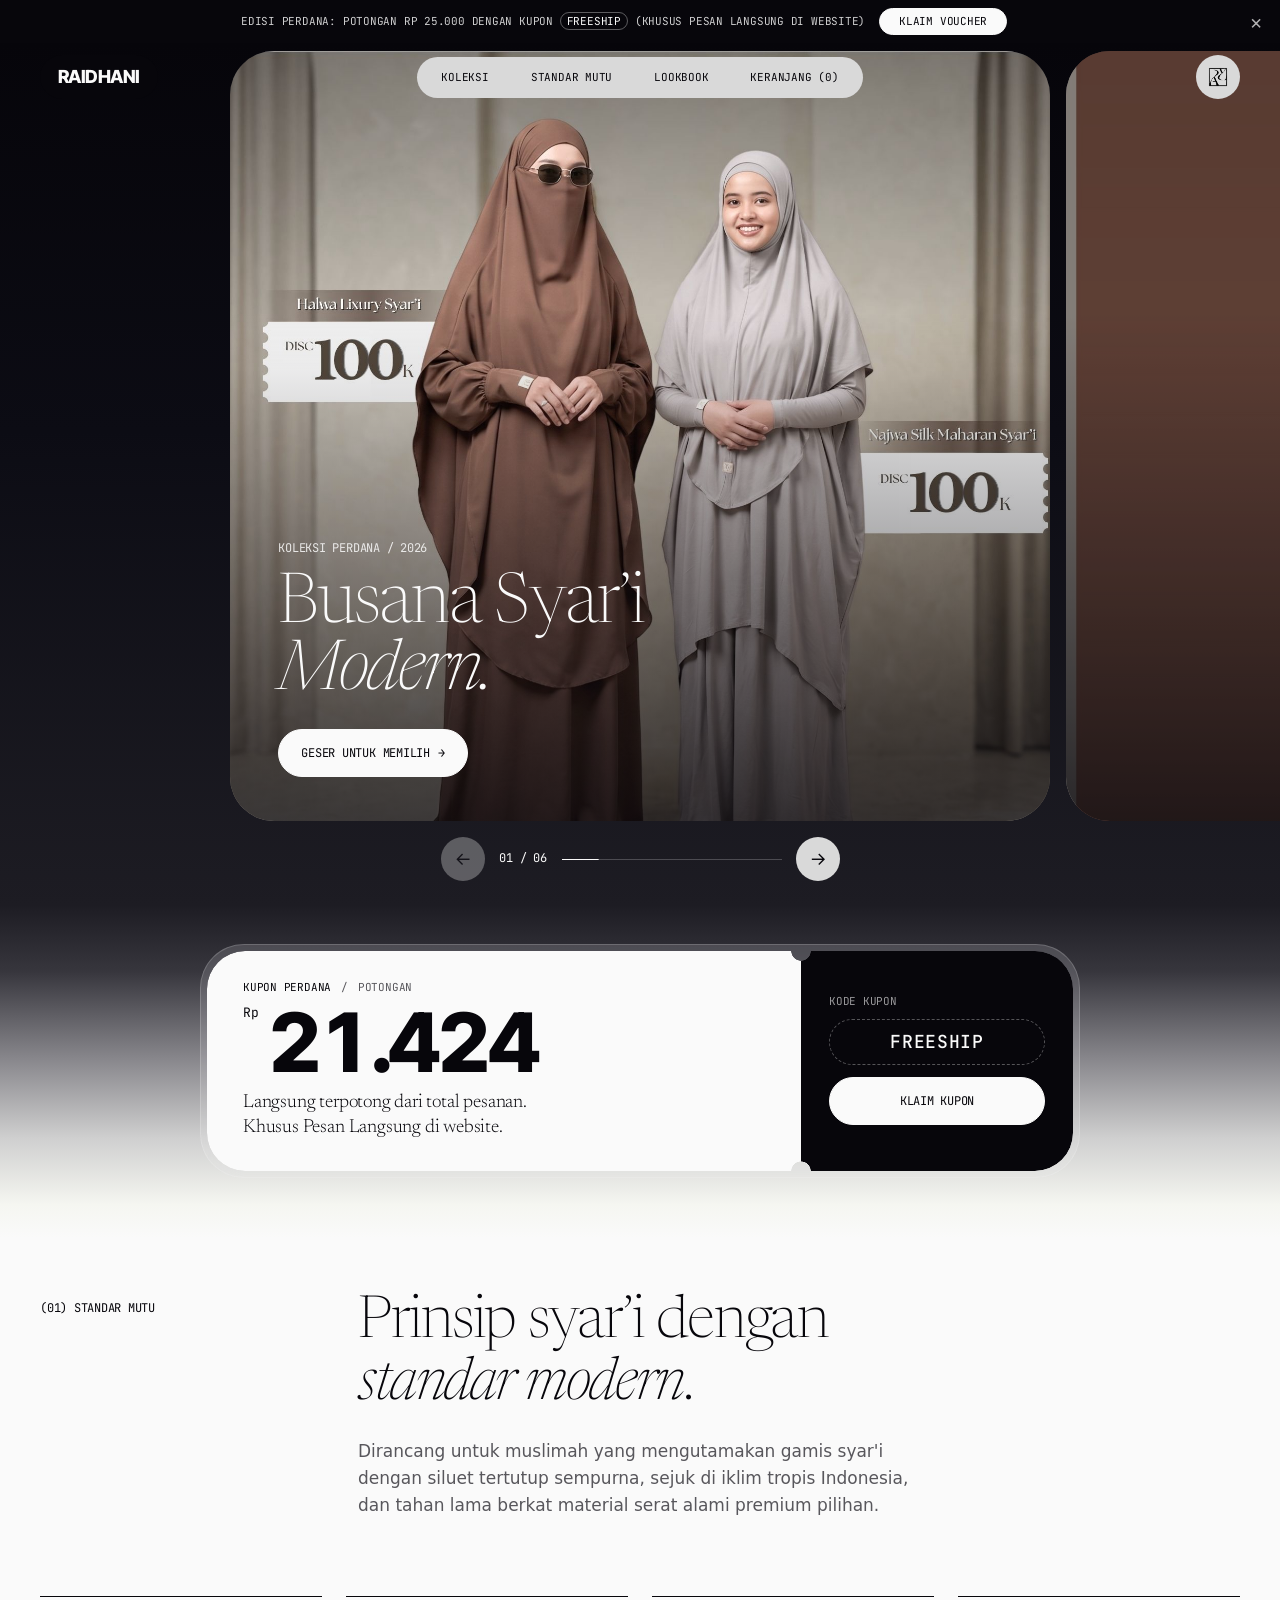
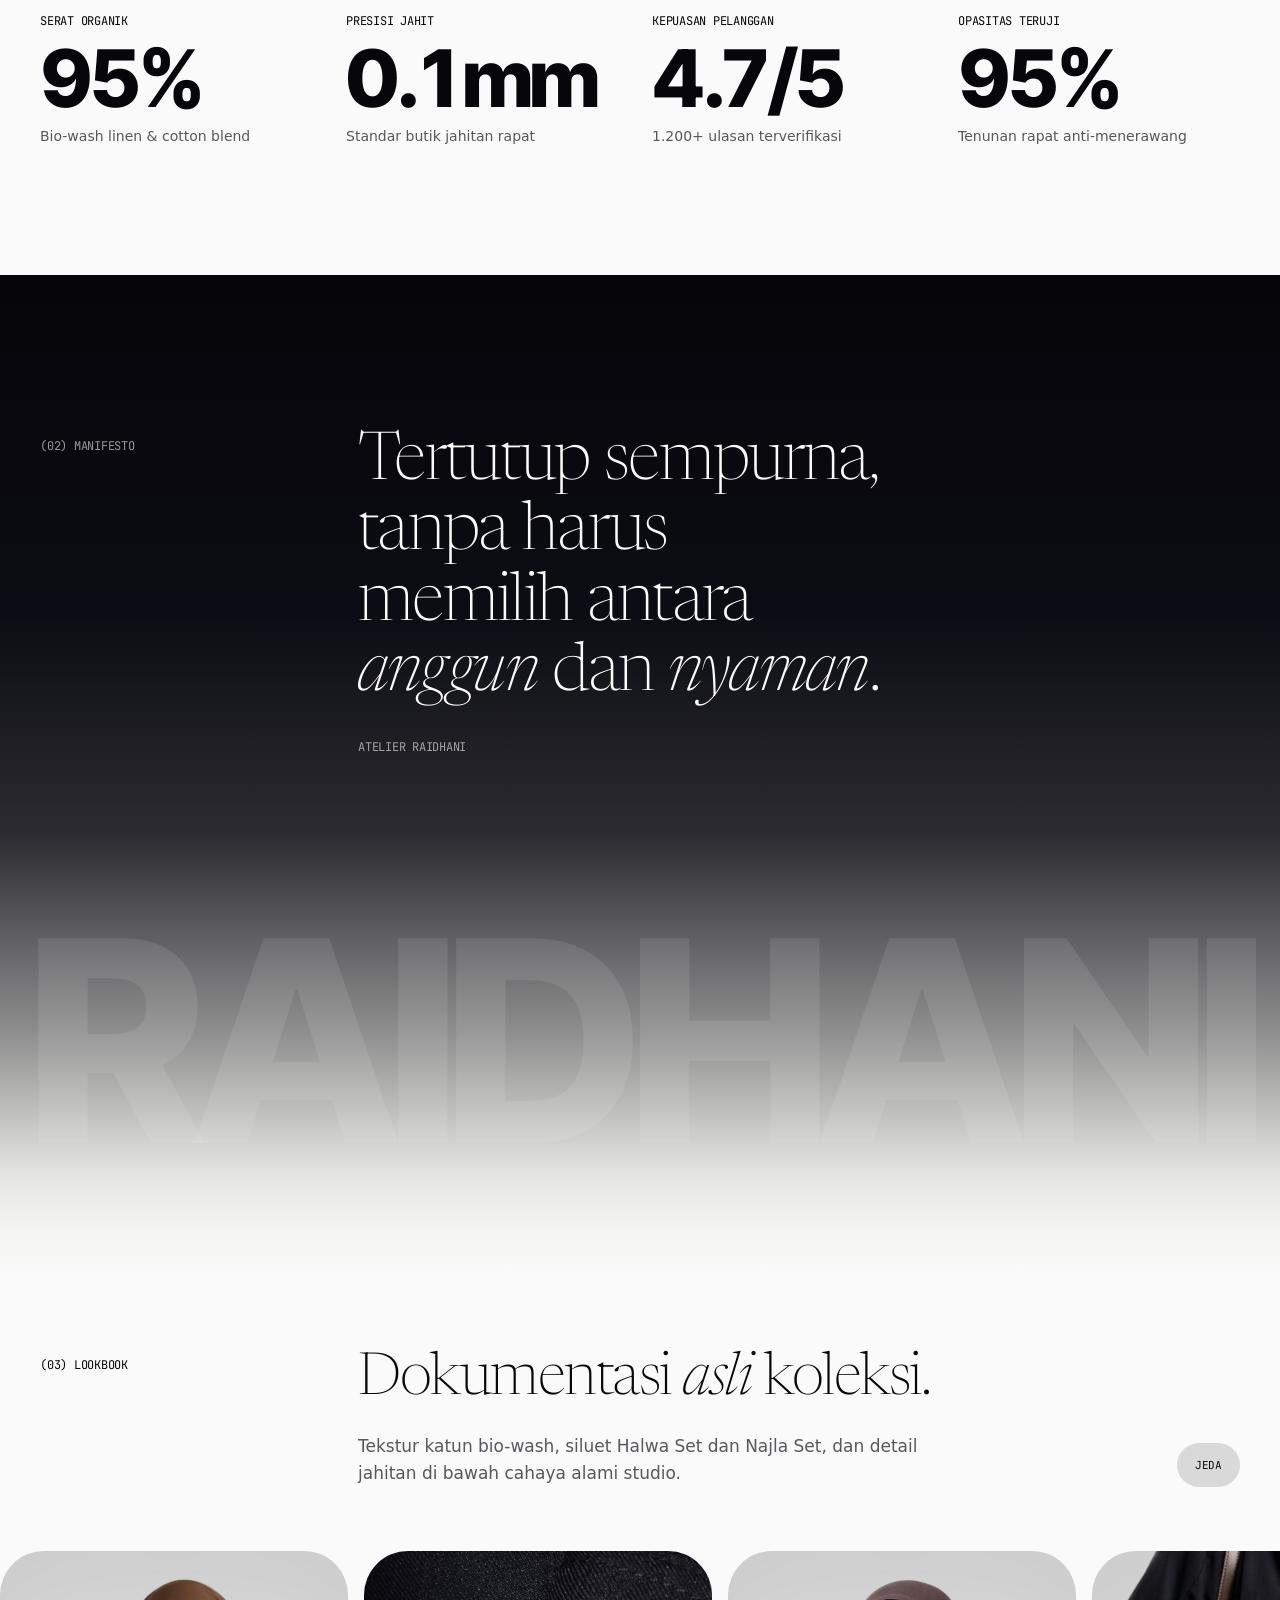
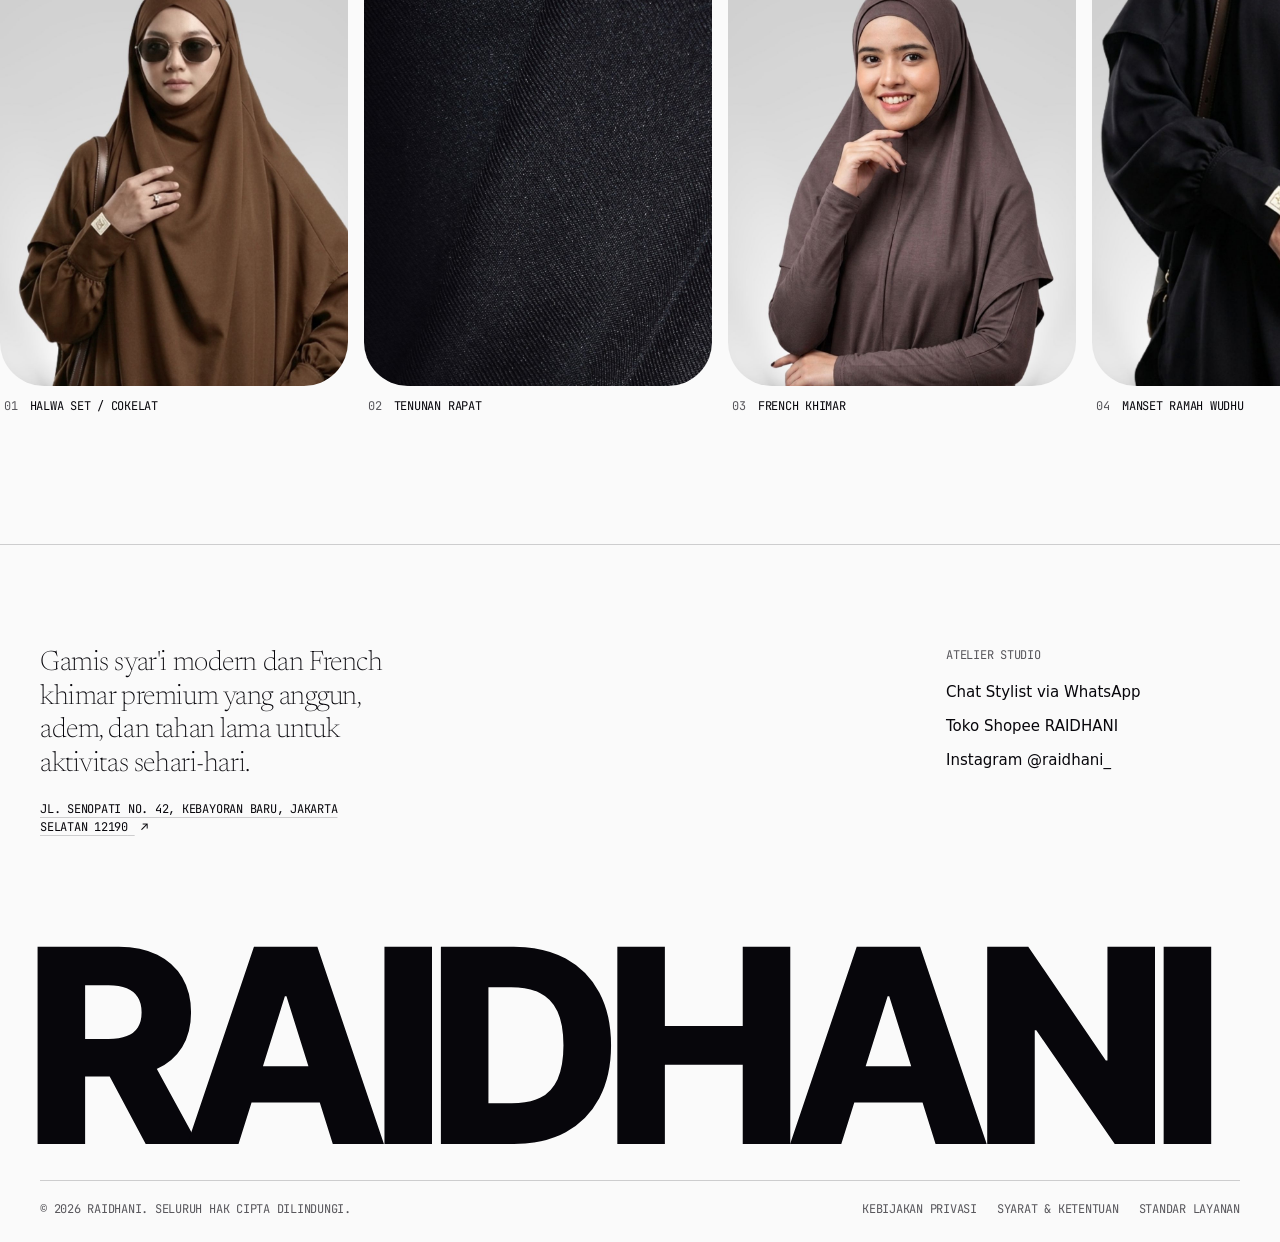
==== commit 467c4538: "first commit" ====
--- a/index.html
+++ b/index.html
@@ -38,7 +38,7 @@
   <link rel="stylesheet" href="assets/css/tokens.css?v=20260928b">
   <link rel="stylesheet" href="assets/css/base.css?v=20260928b">
   <link rel="stylesheet" href="assets/css/components.css?v=20260928b">
-  <link rel="stylesheet" href="assets/css/layout.css?v=20260928f">
+  <link rel="stylesheet" href="assets/css/layout.css?v=20260928g">
   <link rel="stylesheet" href="assets/css/coupon.css?v=20260928c">
 
   <!-- JSON-LD Structured Data (SEO PRD §10.4) -->
@@ -395,13 +395,21 @@
             Gamis syar'i modern dan French khimar premium yang anggun, adem, dan tahan lama untuk aktivitas
             sehari-hari.
           </p>
-          <span class="label">Atelier Tersertifikasi · Jakarta Selatan</span>
+          <!-- LINK GOOGLE MAPS: ganti isi href di bawah dengan link lokasi atelier
+               (Google Maps > Bagikan > Salin link, mis. https://maps.app.goo.gl/xxxx).
+               Bawaannya pencarian alamat ini di Google Maps, jadi sudah bisa diklik. -->
+          <a class="label footer-map-link"
+            href="https://www.google.com/maps/search/?api=1&amp;query=Jl.+Senopati+No.+42%2C+Kebayoran+Baru%2C+Jakarta+Selatan+12190"
+            target="_blank" rel="noopener noreferrer">
+            <span>Jl. Senopati No. 42, Kebayoran Baru, Jakarta Selatan 12190</span>
+            <span class="btn-arrow" aria-hidden="true">&nearr;</span>
+            <span class="sr-only">(buka di Google Maps)</span>
+          </a>
         </div>
 
         <div>
           <h4 class="label footer-col-title">Atelier Studio</h4>
           <ul class="footer-links">
-            <li class="footer-address">Jl. Senopati No. 42, Kebayoran Baru, Jakarta Selatan 12190</li>
             <li><button type="button" class="footer-link" data-track="whatsapp_click"
                 onclick="window.open(RaidhaniWA.getGeneralConsultUrl(), '_blank')">Chat Stylist via
                 WhatsApp</button></li>
--- a/assets/css/layout.css
+++ b/assets/css/layout.css
@@ -1017,15 +1017,32 @@
   gap: 10px;
 }
 
-.footer-link,
-.footer-address {
+.footer-link {
   font-size: 15px;
   color: var(--color-ink);
 }
 
-.footer-address {
-  color: var(--color-ink-muted);
-  line-height: 1.5;
+/* Alamat atelier: label mono yang membuka Google Maps */
+/* inline (bukan flex): panah ikut di ujung kata terakhir saat alamat terlipat */
+.footer-map-link {
+  display: inline-block;
+  max-width: 44ch;
+  text-decoration: underline;
+  text-decoration-color: var(--color-hairline);
+  text-underline-offset: 4px;
+  transition: text-decoration-color var(--transition-fast);
+}
+
+.footer-map-link:hover {
+  text-decoration-color: var(--color-ink);
+}
+
+.footer-map-link .btn-arrow {
+  margin-left: 6px;
+}
+
+.footer-map-link:hover .btn-arrow {
+  translate: 2px -2px;
 }
 
 .footer-link {
